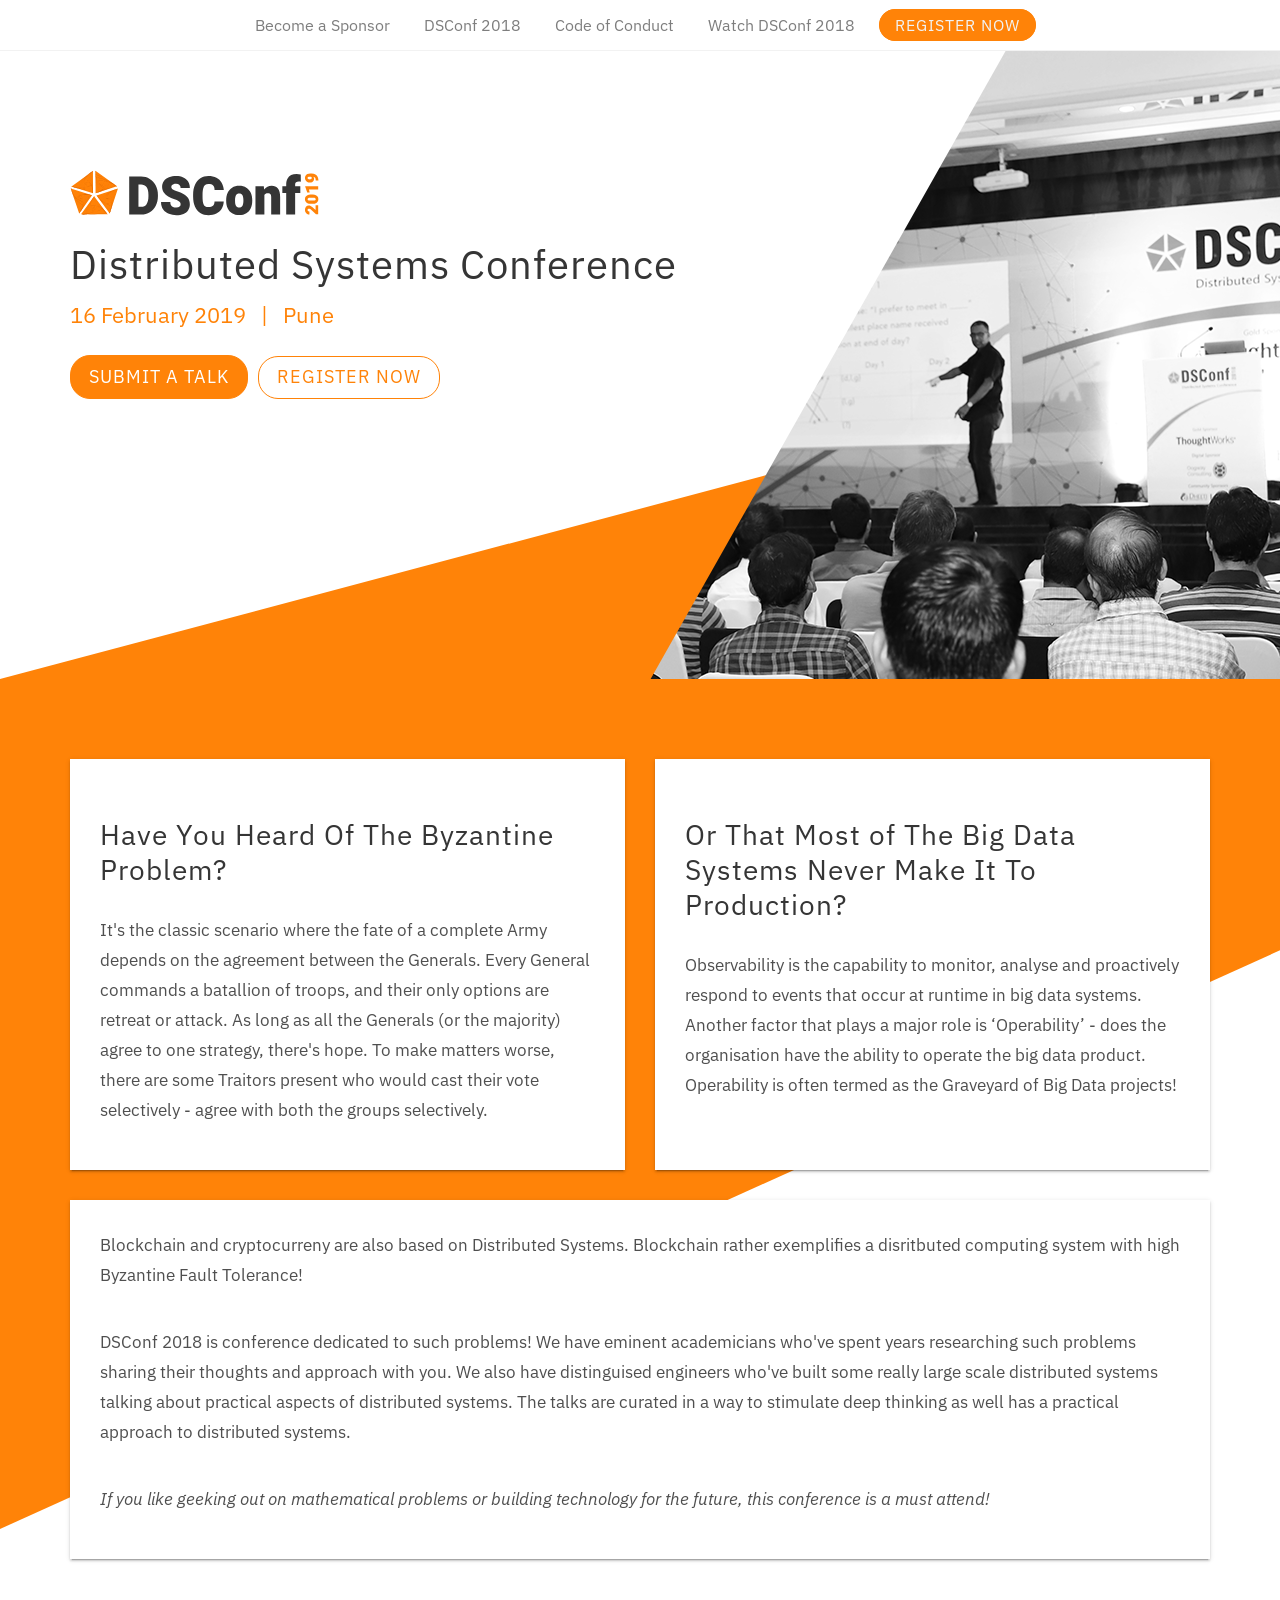
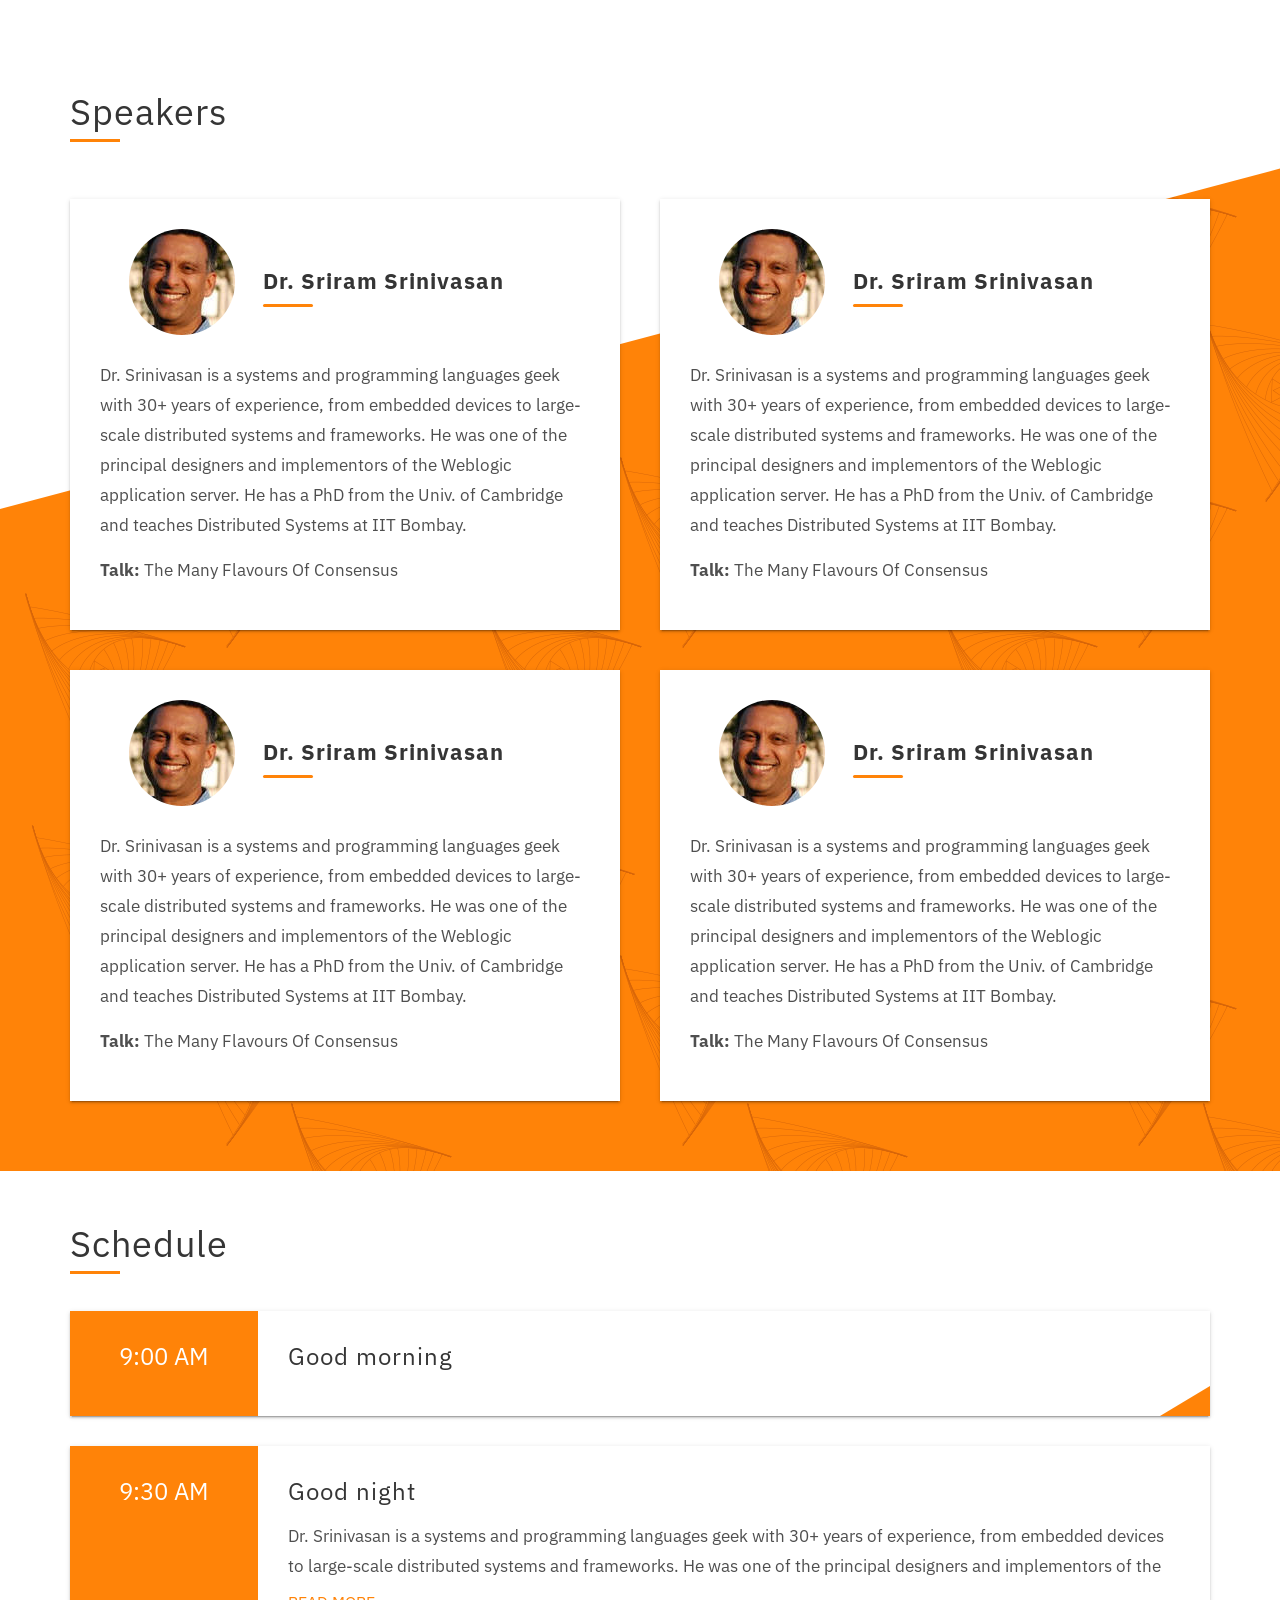
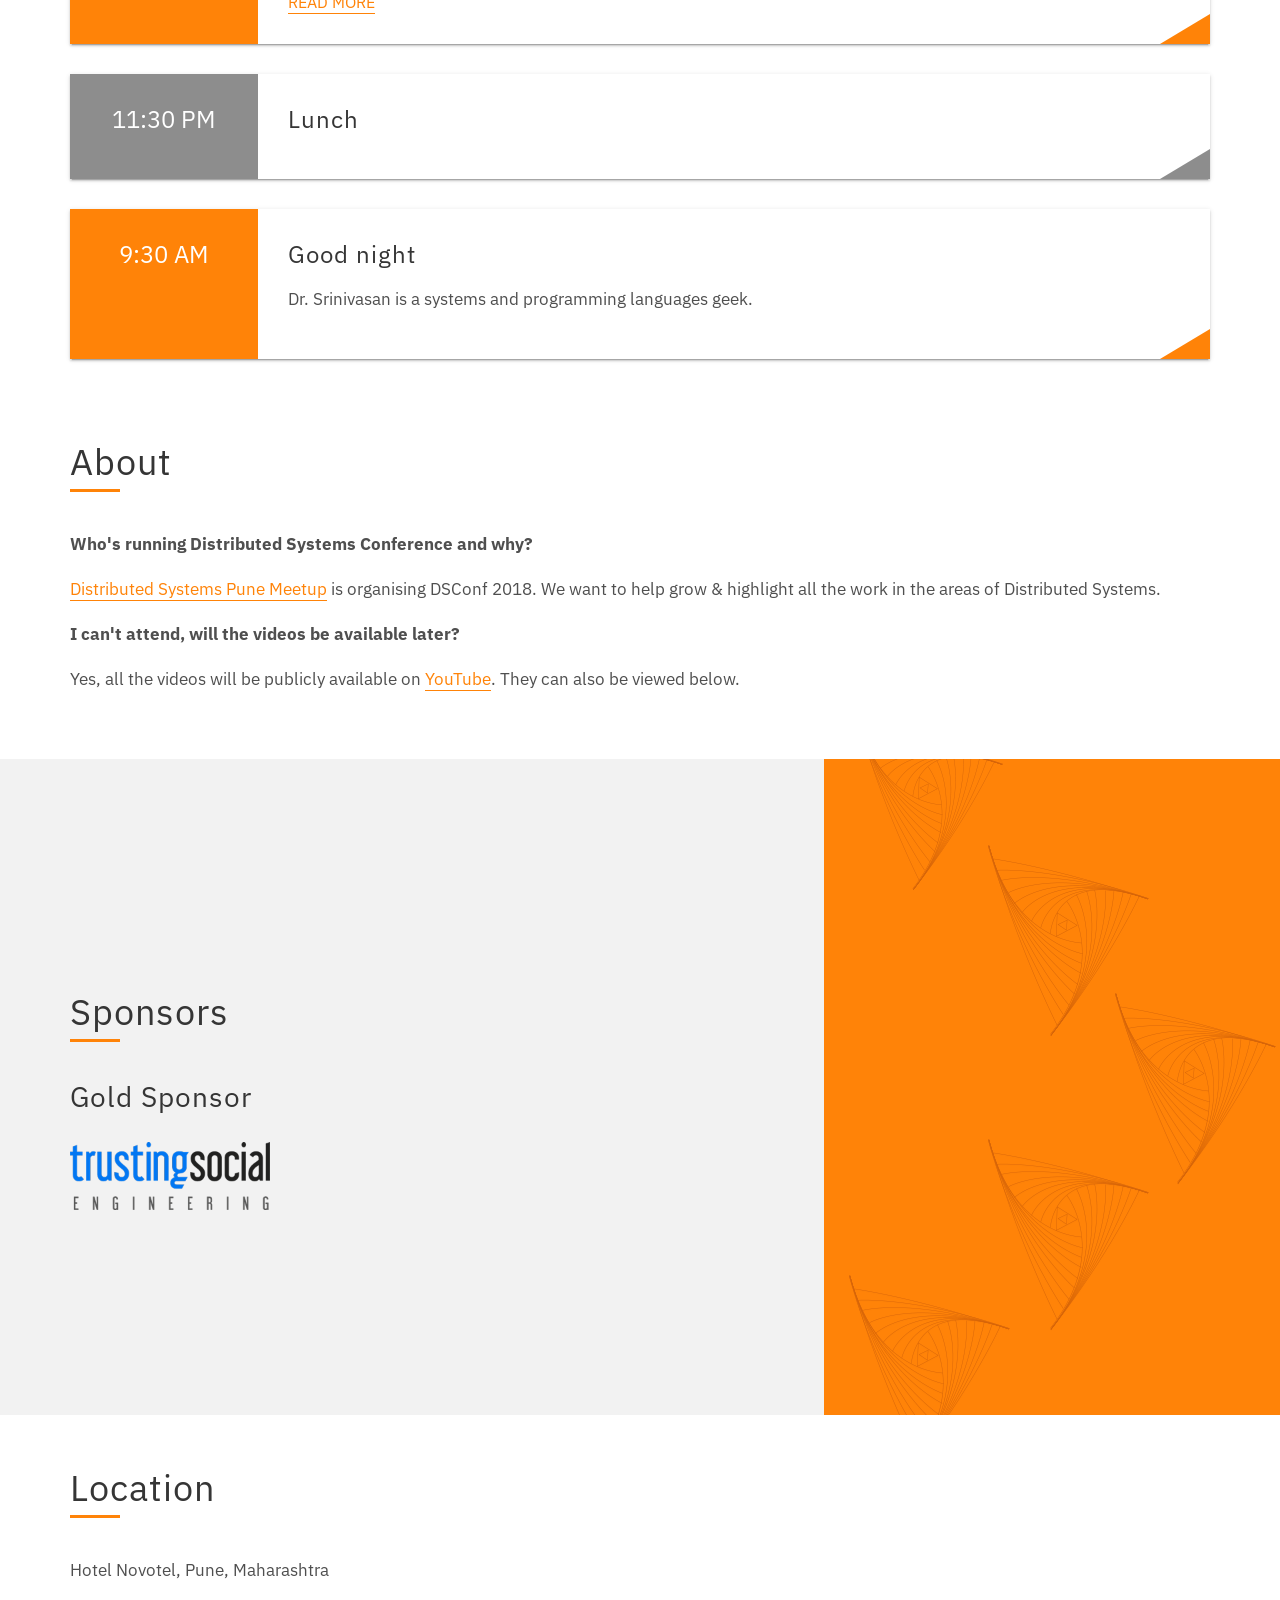
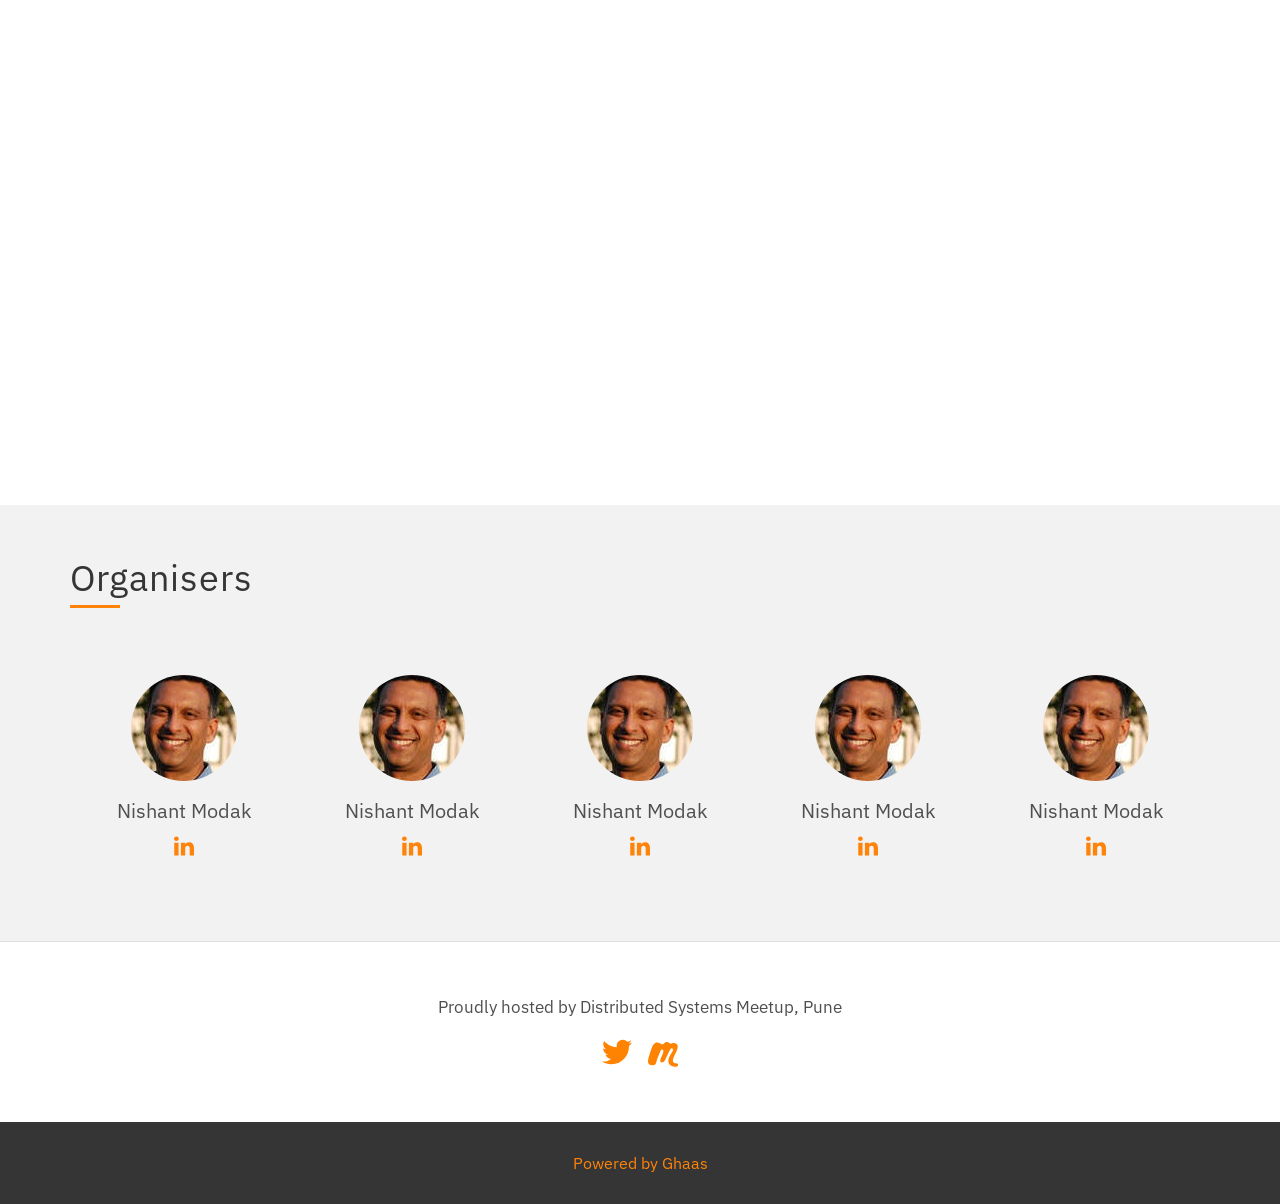
==== index.html @ e0df0fd2 "fixed meta images URLs" ====
<!DOCTYPE html><html lang="en"><head><meta charset="UTF-8"><meta name="viewport" content="width=device-width, initial-scale=1.0"><meta http-equiv="X-UA-Compatible" content="ie=edge"><title>DSConf 2019 | India's Premier Distributed Systems Conference</title><link href="https://fonts.googleapis.com/css?family=IBM+Plex+Sans:400,400i,700,700i" rel="stylesheet"><link rel="stylesheet" href="assets/css/style.css"><link rel="icon" type="image/png" href="assets/img/DSConf_logo.png"><!-- Search Engine--><meta name="description" content="Best Practices | Future of Distributed Systems"><meta name="image" content="https://dsconf.in/assets/img/site-image-meta.jpg"><!-- Schema.org for Google--><meta itemprop="name" content="DSConf 2019 | India's Premier Distributed Systems Conference"><meta itemprop="description" content="Best Practices | Future of Distributed Systems"><meta itemprop="image" content="https://dsconf.in/assets/img/site-image-meta.jpg"><!-- Twitter--><meta name="twitter:card" content="summary"><meta name="twitter:title" content="DSConf 2019 | India's Premier Distributed Systems Conference"><meta name="twitter:description" content="Best Practices | Future of Distributed Systems"><meta name="twitter:site" content="@dist_sys"><meta name="twitter:creator" content="@dist_sys"><meta name="twitter:image:src" content="https://dsconf.in/assets/img/site-image-meta.jpg"><!-- Open Graph general (Facebook, Pinterest & Google+)--><meta name="og:title" content="DSConf 2019 | India's Premier Distributed Systems Conference"><meta name="og:description" content="Best Practices | Future of Distributed Systems"><meta name="og:image" content="https://dsconf.in/assets/img/site-image-meta.jpg"><meta name="og:url" content="https://dsconf.in"><meta name="og:site_name" content="DSConf 2019"><meta name="og:type" content="website"><script>window.ga = window.ga || function() {
(ga.q = ga.q || []).push(arguments)
};
ga.l = +new Date;
ga('create', 'UA-115518698-1', 'auto');
ga('send', 'pageview');</script><script async="" src="//www.google-analytics.com/analytics.js"></script></head><body><nav id="navbar"><div class="container"><img class="nav-menu-icon" src="assets/img/menu.svg"><a class="button nav-mob-cta" href="#!">Register now</a><ul id="navbar-ul"><li class="navbar-ul--first"><span>x</span></li><li><a href="sponsor/">Become a Sponsor</a></li><li><a href="2018/">DSConf 2018</a></li><li><a href="code-of-conduct/">Code of Conduct</a></li><li><a href="https://www.youtube.com/channel/UCL7eo0uzidPltfX6b8-4KYQ?sub_confirmation=1" target="_blank" rel="noopener noreferrer">Watch DSConf 2018</a></li><li><a class="button navbar-ul--last" onclick="popup('distributed-systems-conference-2019-331002');">Register now</a></li></ul></div></nav><main id="main"><section class="section-hero"><div class="container"><div class="section-hero__wrapper"><img class="section-hero__logo" src="assets/img/DSConf2019_logo.svg" alt="DSConf 2019 logo" width="350"><h1>Distributed Systems Conference</h1><p class="primary flow">16 February 2019   |   Pune</p><a class="button" href="https://www.papercall.io/distributed-systems-conf">Submit a Talk</a><button class="button-inverted" onclick="popup('distributed-systems-conference-2019-331002');">Register Now</button><div class="section-hero__social"></div></div></div><img class="section-hero--right-img" src="assets/img/index-hero.png" alt=""><div class="section-hero--shape-bottom"></div></section><section class="section-intro"><div class="section-intro--shape-top"></div><div class="container"><div class="section-intro__sections"><div class="section-intro__section"><h3>Have You Heard Of The Byzantine Problem?</h3><p>It's the classic scenario where the fate of a complete Army depends on the agreement between the Generals. Every General commands a batallion of troops, and their only options are retreat or attack. As long as all the Generals (or the majority) agree to one strategy, there's hope. To make matters worse, there are some Traitors present who would cast their vote selectively - agree with both the groups selectively.</p></div><div class="section-intro__section"><h3>Or That Most of The Big Data Systems Never Make It To Production?</h3><p>Observability is the capability to monitor, analyse and proactively respond to events that occur at runtime in big data systems. Another factor that plays a major role is ‘Operability’ - does the organisation have the ability to operate the big data product. Operability is often termed as the Graveyard of Big Data projects!</p></div></div><div class="section-intro__content"><p>Blockchain and cryptocurreny are also based on Distributed Systems. Blockchain rather exemplifies a disritbuted computing system with high Byzantine Fault Tolerance!</p><br><p>DSConf 2018 is conference dedicated to such problems! We have eminent academicians who've spent years researching such problems sharing their thoughts and approach with you. We also have distinguised engineers who've built some really large scale distributed systems talking about practical aspects of distributed systems. The talks are curated in a way to stimulate deep thinking as well has a practical approach to distributed systems.</p><br><p><em>If you like geeking out on mathematical problems or building technology for the future, this conference is a must attend!</em></p></div></div></section><section class="section-speakers"><div class="section-speakers--shape-top"></div><div class="container"><h2 class="dash-underline">Speakers</h2><div class="section-speakers__items"><div class="section-speakers__item"><div class="section-speakers__item--wrapper"><div class="section-speakers__item--left"><img src="assets/img/sriram.jpg" alt="sriram"></div><div class="section-speakers__item--right"><h3>Dr. Sriram Srinivasan</h3></div></div><div class="section-speakers__item--text"><p>Dr. Srinivasan is a systems and programming languages geek with 30+ years of experience, from embedded devices to large-scale distributed systems and frameworks. He was one of the principal designers and implementors of the Weblogic application server. He has a PhD from the Univ. of Cambridge and teaches Distributed Systems at IIT Bombay.</p><p> <strong>Talk: </strong>The Many Flavours Of Consensus</p></div></div><div class="section-speakers__item"><div class="section-speakers__item--wrapper"><div class="section-speakers__item--left"><img src="assets/img/sriram.jpg" alt="sriram"></div><div class="section-speakers__item--right"><h3>Dr. Sriram Srinivasan</h3></div></div><div class="section-speakers__item--text"><p>Dr. Srinivasan is a systems and programming languages geek with 30+ years of experience, from embedded devices to large-scale distributed systems and frameworks. He was one of the principal designers and implementors of the Weblogic application server. He has a PhD from the Univ. of Cambridge and teaches Distributed Systems at IIT Bombay.</p><p> <strong>Talk: </strong>The Many Flavours Of Consensus</p></div></div></div><div class="section-speakers__items"><div class="section-speakers__item"><div class="section-speakers__item--wrapper"><div class="section-speakers__item--left"><img src="assets/img/sriram.jpg" alt="sriram"></div><div class="section-speakers__item--right"><h3>Dr. Sriram Srinivasan</h3></div></div><div class="section-speakers__item--text"><p>Dr. Srinivasan is a systems and programming languages geek with 30+ years of experience, from embedded devices to large-scale distributed systems and frameworks. He was one of the principal designers and implementors of the Weblogic application server. He has a PhD from the Univ. of Cambridge and teaches Distributed Systems at IIT Bombay.</p><p> <strong>Talk: </strong>The Many Flavours Of Consensus</p></div></div><div class="section-speakers__item"><div class="section-speakers__item--wrapper"><div class="section-speakers__item--left"><img src="assets/img/sriram.jpg" alt="sriram"></div><div class="section-speakers__item--right"><h3>Dr. Sriram Srinivasan</h3></div></div><div class="section-speakers__item--text"><p>Dr. Srinivasan is a systems and programming languages geek with 30+ years of experience, from embedded devices to large-scale distributed systems and frameworks. He was one of the principal designers and implementors of the Weblogic application server. He has a PhD from the Univ. of Cambridge and teaches Distributed Systems at IIT Bombay.</p><p> <strong>Talk: </strong>The Many Flavours Of Consensus</p></div></div></div></div></section><section class="section-schedule"><div class="container"><h2 class="dash-underline">Schedule</h2><div class="section-schedule-item"><div class="section-schedule-item__left"><p>9:00 AM</p></div><div class="section-schedule-item__right"><h3>Good morning</h3></div></div><div class="section-schedule-item"><div class="section-schedule-item__left"><p>9:30 AM</p></div><div class="section-schedule-item__right"><h3>Good night</h3><div class="section-schedule-item__right--text"><p class="truncate-text">Dr. Srinivasan is a systems and programming languages geek with 30+ years of experience, from embedded devices to large-scale distributed systems and frameworks. He was one of the principal designers and implementors of the Weblogic application server. He has a PhD from the Univ. of Cambridge and teaches Distributed Systems at IIT Bombay.</p></div><a class="read-more">READ MORE</a></div></div><div class="section-schedule-item schedule-grey"><div class="section-schedule-item__left"><p>11:30 PM</p></div><div class="section-schedule-item__right"><h3>Lunch</h3></div></div><div class="section-schedule-item"><div class="section-schedule-item__left"><p>9:30 AM</p></div><div class="section-schedule-item__right"><h3>Good night</h3><div class="section-schedule-item__right--text"><p class="truncate-text">Dr. Srinivasan is a systems and programming languages geek.</p></div><a class="read-more">READ MORE</a></div></div></div></section><section class="section-about"><div class="container"><h2 class="dash-underline">About</h2><p> <strong>Who&apos;s running Distributed Systems Conference and why?</strong></p><p> <a href="http://meetup.com/Distributed-Systems-Meetup/" target="_blank" rel="noreferrer noopener">Distributed Systems Pune Meetup</a> is organising DSConf 2018. We want to help grow &amp; highlight all the work in the areas of Distributed Systems.</p><p> <strong>I can't attend, will the videos be available later?</strong></p><p>Yes, all the videos will be publicly available on <a href="https://www.youtube.com/channel/UCL7eo0uzidPltfX6b8-4KYQ" target="_blank" rel="noreferrer noopener">YouTube</a>. They can also be viewed below.</p></div></section><section class="section-sponsors"><div class="container"><div class="section-sponsors__left"><h2 class="dash-underline">Sponsors</h2><h3>Gold Sponsor</h3><img src="assets/img/Trusting-Social-engineering-color-on-White.png" alt="Trusting Social Engineering logo"></div><div class="section-sponsors__right"></div></div></section><section class="section-location"><div class="container"><h2 class="dash-underline">Location</h2><p>Hotel Novotel, Pune, Maharashtra</p><iframe src="https://www.google.com/maps/embed?pb=!1m18!1m12!1m3!1d7564.523938641499!2d73.91137682258827!3d18.56222457027324!2m3!1f0!2f0!3f0!3m2!1i1024!2i768!4f13.1!3m3!1m2!1s0x3bc2c13f953dc837%3A0xb6782032b34e422e!2sNovotel+Pune+Nagar+Road!5e0!3m2!1sen!2sin!4v1542028023287" width="100%" height="450" frameborder="0" style="border:0" allowfullscreen=""></iframe></div></section><section class="section-organisers"><div class="container"><h2 class="dash-underline">Organisers</h2><div class="section-organisers__items"><div class="section-organisers__item"><img class="section-organisers__item--avatar" src="assets/img/sriram.jpg" alt=""><p>Nishant Modak</p><a class="section-organisers__item--link" href="https://www.linkedin.com/in/"><img src="assets/img/linkedin.svg" alt="linkedin"></a></div><div class="section-organisers__item"><img class="section-organisers__item--avatar" src="assets/img/sriram.jpg" alt=""><p>Nishant Modak</p><a class="section-organisers__item--link" href="https://www.linkedin.com/in/"><img src="assets/img/linkedin.svg" alt="linkedin"></a></div><div class="section-organisers__item"><img class="section-organisers__item--avatar" src="assets/img/sriram.jpg" alt=""><p>Nishant Modak</p><a class="section-organisers__item--link" href="https://www.linkedin.com/in/"><img src="assets/img/linkedin.svg" alt="linkedin"></a></div><div class="section-organisers__item"><img class="section-organisers__item--avatar" src="assets/img/sriram.jpg" alt=""><p>Nishant Modak</p><a class="section-organisers__item--link" href="https://www.linkedin.com/in/"><img src="assets/img/linkedin.svg" alt="linkedin"></a></div><div class="section-organisers__item"><img class="section-organisers__item--avatar" src="assets/img/sriram.jpg" alt=""><p>Nishant Modak</p><a class="section-organisers__item--link" href="https://www.linkedin.com/in/"><img src="assets/img/linkedin.svg" alt="linkedin"></a></div></div></div></section></main><footer><div class="footer-links"><div class="container"><p>Proudly hosted by Distributed Systems Meetup, Pune</p><a href="https://twitter.com/dist_sys" target="_blank" rel="noopener noreferrer"><img src="assets/img/twitter-white.svg" width="30" alt="dsconf twitter"></a><a href="https://www.meetup.com/Distributed-Systems-Meetup/" target="_blank" rel="noopener noreferrer"><img src="assets/img/meetup-white.svg" width="30" alt="dsconf meetup"></a></div></div><div class="footer-copyright"><div class="container"><a href="https://ghaas.xyz" target="_blank" rel="noopener noreferrer">Powered by Ghaas</a></div></div></footer><noscript id="tsNoJsMsg">Javascript on your browser is not enabled.</noscript><script src="//www.townscript.com/popup-widget/townscript-widget.nocache.js" type="text/javascript"></script><script src="assets/js/app.js" type="text/javascript"></script></body></html>
---- assets/css/style.css ----
html {
  line-height: 1.15;
  -webkit-text-size-adjust: 100%
}

body {
  margin: 0
}

h1 {
  font-size: 2em;
  margin: 0.67em 0
}

hr {
  -webkit-box-sizing: content-box;
  -moz-box-sizing: content-box;
  box-sizing: content-box;
  height: 0;
  overflow: visible
}

pre {
  font-family: monospace, monospace;
  font-size: 1em
}

a {
  background-color: transparent
}

abbr[title] {
  border-bottom: none;
  text-decoration: underline;
  -webkit-text-decoration: underline dotted;
  -moz-text-decoration: underline dotted;
  text-decoration: underline dotted
}

b,
strong {
  font-weight: bolder
}

code,
kbd,
samp {
  font-family: monospace, monospace;
  font-size: 1em
}

small {
  font-size: 80%
}

sub,
sup {
  font-size: 75%;
  line-height: 0;
  position: relative;
  vertical-align: baseline
}

sub {
  bottom: -0.25em
}

sup {
  top: -0.5em
}

img {
  border-style: none
}

button,
input,
optgroup,
select,
textarea {
  font-family: inherit;
  font-size: 100%;
  line-height: 1.15;
  margin: 0
}

button,
input {
  overflow: visible
}

button,
select {
  text-transform: none
}

button,
[type="button"],
[type="reset"],
[type="submit"] {
  -webkit-appearance: button
}

button::-moz-focus-inner,
[type="button"]::-moz-focus-inner,
[type="reset"]::-moz-focus-inner,
[type="submit"]::-moz-focus-inner {
  border-style: none;
  padding: 0
}

button:-moz-focusring,
[type="button"]:-moz-focusring,
[type="reset"]:-moz-focusring,
[type="submit"]:-moz-focusring {
  outline: 1px dotted ButtonText
}

fieldset {
  padding: 0.35em 0.75em 0.625em
}

legend {
  -webkit-box-sizing: border-box;
  -moz-box-sizing: border-box;
  box-sizing: border-box;
  color: inherit;
  display: table;
  max-width: 100%;
  padding: 0;
  white-space: normal
}

progress {
  vertical-align: baseline
}

textarea {
  overflow: auto
}

[type="checkbox"],
[type="radio"] {
  -webkit-box-sizing: border-box;
  -moz-box-sizing: border-box;
  box-sizing: border-box;
  padding: 0
}

[type="number"]::-webkit-inner-spin-button,
[type="number"]::-webkit-outer-spin-button {
  height: auto
}

[type="search"] {
  -webkit-appearance: textfield;
  outline-offset: -2px
}

[type="search"]::-webkit-search-decoration {
  -webkit-appearance: none
}

::-webkit-file-upload-button {
  -webkit-appearance: button;
  font: inherit
}

details {
  display: block
}

summary {
  display: list-item
}

template {
  display: none
}

[hidden] {
  display: none
}

html {
  background-color: #F2F2F2
}

html,
body {
  padding: 0;
  margin: 0;
  -webkit-box-sizing: border-box;
  -moz-box-sizing: border-box;
  box-sizing: border-box
}

body {
  font-size: 1em;
  line-height: 1.375em;
  font-family: 'IBM Plex Sans', sans-serif;
  font-weight: normal;
  text-rendering: optimizeLegibility;
  -webkit-font-smoothing: antialiased;
  -moz-osx-font-smoothing: grayscale;
  color: #353535;
  max-width: 1880px;
  margin-left: auto;
  margin-right: auto;
  background-color: #ffffff
}

p {
  font-size: 17px;
  line-height: 30px;
  margin: 0;
  margin-bottom: 15px;
  color: #4f4f4f
}

@media (max-width: 767px) {
  p {
    line-height: 1.25em
  }
}

h1,
h2,
h3,
h4,
.h1,
.h2,
.h3,
.h3 {
  font-weight: 400;
  letter-spacing: 1px
}

h1,
.h1 {
  font-size: 3em;
  line-height: 1.05em;
  margin: 0;
  margin-bottom: 15px
}

@media (max-width: 979px) {

  h1,
  .h1 {
    font-size: 2.5em;
    line-height: 1.125em
  }
}

@media (max-width: 767px) {

  h1,
  .h1 {
    font-size: 2em;
    line-height: 1.25em
  }
}

h2,
.h2 {
  font-size: 2.25em;
  line-height: 1.25em
}

@media (max-width: 979px) {

  h2,
  .h2 {
    font-size: 2em;
    line-height: 1.25em
  }
}

@media (max-width: 767px) {

  h2,
  .h2 {
    font-size: 1.625em;
    line-height: 1.153em
  }
}

h3,
.h3 {
  font-size: 1.75em;
  line-height: 1.25em
}

@media (max-width: 979px) {

  h3,
  .h3 {
    font-size: 1.5em;
    line-height: 1.25em
  }
}

@media (max-width: 767px) {

  h3,
  .h3 {
    font-size: 1.375em;
    line-height: 1.136em
  }
}

h4,
.h4 {
  font-size: 1.125em;
  line-height: 1.22em;
  font-weight: 400;
  color: #ff8308
}

@media (max-width: 979px) {

  h4,
  .h4 {
    font-size: 1.125em;
    line-height: 1.222em
  }
}

@media (max-width: 767px) {

  h4,
  .h4 {
    line-height: 1.111em
  }
}

a,
a:visited {
  color: #ff8308;
  cursor: pointer;
  text-decoration: none;
  border-bottom: 1px solid #ff8308;
  -moz-transition: all 0.3s ease-in-out;
  -o-transition: all 0.3s ease-in-out;
  -webkit-transition: all 0.3s ease-in-out;
  transition: all 0.3s ease-in-out
}

a:hover,
a:focus {
  color: #353535;
  border-bottom-color: #353535;
}

img {
  max-width: 100%
}

ul {
  padding-left: 1.2em;
  font-size: 18px;
  line-height: 1.375em
}

li {
  margin-bottom: 0.75em
}

label {
  font-size: 1em;
  display: block;
  margin-top: 20px;
  font-weight: bold
}

input[type="email"],
input[type="text"],
textarea {
  display: block;
  width: 100%;
  margin-top: 5px;
  margin-bottom: 15px;
  -webkit-border-radius: 2px;
  -moz-border-radius: 2px;
  border-radius: 2px;
  padding: 10px;
  -webkit-box-shadow: none;
  -moz-box-shadow: none;
  box-shadow: none;
  border: 1px solid #353535;
  font-size: 0.85em;
  background-color: #F2F2F2
}

input[type="email"]:focus,
input[type="text"]:focus,
textarea:focus {
  outline: none;
  -webkit-box-shadow: 0px 5px 10px rgba(0, 0, 0, 0.15);
  -moz-box-shadow: 0px 5px 10px rgba(0, 0, 0, 0.15);
  box-shadow: 0px 5px 10px rgba(0, 0, 0, 0.15)
}

.container {
  max-width: 1140px;
  margin: 0 auto;
  padding: 0 5%
}

.clear {
  clear: both
}

.button,
.button-inverted,
input[type="submit"] {
  padding: 10px 18px;
  display: inline-block;
  background-color: #ff8308;
  color: #F2F2F2;
  font-family: inherit;
  font-size: 1.1em;
  text-transform: uppercase;
  cursor: pointer;
  -webkit-border-radius: 20px;
  -moz-border-radius: 20px;
  border-radius: 20px;
  letter-spacing: 1px;
  font-weight: 400;
  border: 1px solid #ff8308;
  -moz-transition: all 0.3s ease-in-out;
  -o-transition: all 0.3s ease-in-out;
  -webkit-transition: all 0.3s ease-in-out;
  transition: all 0.3s ease-in-out
}

.button:hover,
.button-inverted:hover,
.button:focus,
.button-inverted:focus,
input[type="submit"]:hover,
input[type="submit"]:focus {
  background-color: #ff9c36;
  -webkit-box-shadow: 0 5px 20px rgba(0, 0, 0, .3);
  -moz-box-shadow: 0 5px 20px rgba(0, 0, 0, .3);
  box-shadow: 0 5px 20px rgba(0, 0, 0, .3);
  border: 1px solid #ff8308;
}

.button-inverted {
  background-color: transparent;
  border: 1px solid #ff8308;
  color: #ff8308;
}

.button-inverted:hover,
.button-inverted:focus {
  border: 1px solid #ff8308;
  background-color: #efefef;
  -webkit-box-shadow: 0 5px 20px rgba(0, 0, 0, .3);
  -moz-box-shadow: 0 5px 20px rgba(0, 0, 0, .3);
  box-shadow: 0 5px 20px rgba(0, 0, 0, .3);
}

input[type="submit"] {
  padding: 10px 15px;
  -webkit-box-shadow: none;
  -moz-box-shadow: none;
  box-shadow: none;
  outline: none;
  border: none
}

input[type="submit"]:hover,
input[type="submit"]:focus {
  background-color: #ff901d
}

a.button,
a.button-inverted {
  text-decoration: none;
}

a.button:hover,
a.button-inverted:hover,
a.button:focus,
a.button-inverted:focus {
  color: #F2F2F2
}

a.button-inverted:hover,
a.button-inverted:focus {
  color: #ff8308
}

.line {
  background-color: #ff8308;
  height: 2px;
  max-width: 50px;
  margin: 0 auto 2.5em auto
}

.dash-underline {
  position: relative;
  padding-bottom: 5px;
  margin-bottom: 40px;
}

.dash-underline::after {
  content: '';
  position: absolute;
  top: 100%;
  left: 0;
  background-color: #ff8308;
  height: 3px;
  max-width: 50px;
  width: 100%;
  margin: 0 auto 2.5em auto
}

.lowercase {
  text-transform: lowercase
}

.blur {
  -webkit-filter: blur(3px);
  filter: blur(3px)
}

.primary {
  color: #ff8308
}

.flow {
  font-size: 1.35em
}

.center-align {
  text-align: center
}

.p-normal {
  font-size: 18px
}

/* Navigation bar */

nav {
  min-height: 50px;
  position: fixed;
  top: 0;
  left: 0;
  right: 0;
  width: 100vw;
  background-color: rgba(255, 255, 255, 1);
  padding: 0;
  margin: 0;
  display: -webkit-box;
  display: -webkit-flex;
  display: -moz-box;
  display: -ms-flexbox;
  display: flex;
  -webkit-box-pack: center;
  -webkit-justify-content: center;
  -moz-box-pack: center;
  -ms-flex-pack: center;
  justify-content: center;
  -webkit-box-align: center;
  -webkit-align-items: center;
  -moz-box-align: center;
  -ms-flex-align: center;
  align-items: center;
  z-index: 9999;
  transition: top 0.3s;
  border-bottom: 1px solid #f2f2f2;
}

.navbar-shadow {
  -webkit-box-shadow: 0 2px 4px -1px rgba(0, 0, 0, .2), 0 4px 5px 0 rgba(0, 0, 0, .14), 0 1px 10px 0 rgba(0, 0, 0, .12);
  box-shadow: 0 2px 4px -1px rgba(0, 0, 0, .2), 0 4px 5px 0 rgba(0, 0, 0, .14), 0 1px 10px 0 rgba(0, 0, 0, .12)
}

nav ul {
  list-style-type: none;
  margin: 0;
  padding: 0;
  text-align: center;
  display: initial;
}

nav ul li {
  padding: 0;
  margin: 0;
  display: inline-block;
}

nav ul li a,
nav ul li a:visited {
  margin-left: 7px;
  margin-right: 7px;
  border-bottom-width: 0px;
  padding: 10px;
  color: #7e7e7e;
  font-size: 16px;
}

nav ul li a:hover,
nav ul li a:focus {
  color: #4f4f4f;
}

.nav-menu-icon {
  display: none;
}

.nav-mob-cta {
  display: none;
}

.navbar-ul--first {
  display: none
}

.button.navbar-ul--last {
  display: initial;
  padding: 5px 15px;
  font-size: 16px;
}

@media (max-width: 979px) {
  nav {
    text-align: left;
    padding: 10px 0;
  }

  nav ul {
    position: absolute;
    top: 0;
    left: 0;
    bottom: 0;
    width: 75%;
    max-width: 300px;
    height: 100vh;
    background-color: #ffffff;
    text-align: left;
    padding: 10px 5px;
    display: table;
    -webkit-box-shadow: 0 5px 5px -3px rgba(0, 0, 0, .2), 0 8px 10px 1px rgba(0, 0, 0, .14), 0 3px 14px 2px rgba(0, 0, 0, .12);
    box-shadow: 0 5px 5px -3px rgba(0, 0, 0, .2), 0 8px 10px 1px rgba(0, 0, 0, .14), 0 3px 14px 2px rgba(0, 0, 0, .12);
    display: none;
    transition-property: all;
    transition-duration: 0.5s;
    transition-timing-function: ease-in-out;
  }

  .navbar-ul--first {
    display: block;
    text-align: right;
  }
  
  .navbar-ul--first span {
    font-size: 22px;
    font-weight: bold;
    padding-right: 20px;
  }

  .button.navbar-ul--last {
    display: none;
  }

  .nav-menu-icon {
    display: initial;
    margin-right: 150px;
    vertical-align: middle;
    width: 30px;
  }

  .nav-mob-cta {
    display: initial;
    vertical-align: middle;
  }

  nav ul li {
    display: block;
    padding: 5px 0;
    margin: 10px 0;
    width: 100%;
  }
  
  nav ul li a {
    display: block;
    border-radius: 5px;
    padding: 10px 15px;
    color: #353535;
    font-size: 18px;
  }
  
  nav ul li a:hover, nav ul li a:focus, nav ul li a:visited {
    background-color: #eeeeee;
    color: #353535;
  }

  main {
    padding-top: 71px;
  }
}

@media (max-width: 380px) {
  .nav-menu-icon {
    margin-right: 100px;
  }
}

/* Home page */

.section-hero {
  position: relative;
  z-index: 0;
  overflow: hidden;
}

.section-hero--shape-bottom {
  position: absolute;
  bottom: 0;
  left: 0;
  width: 0;
  height: 0;
  border-style: solid;
  border-width: 0 0 500px 1880px;
  border-color: transparent transparent #ff8308 transparent;
  z-index: 1;
}

.section-hero--right-img {
  display: block;
  position: absolute;
  right: 0;
  top: 0;
  z-index: 999;
}

.section-hero .button,
.section-hero .button-inverted,
.section-hero .button-inverted {
  margin-top: 10px;
  margin-bottom: 10px;
  margin-right: 10px;
  text-decoration: none;
}

a.button-inverted {
  text-decoration: none;
}

.section-hero h1 {
  font-size: 2.5em;
  margin-bottom: 15px;
}

.section-hero__wrapper {
  width: 70%;
  padding-top: 170px;
  padding-bottom: 270px
}

.section-hero .section-hero__logo {
  max-width: 250px;
  margin-bottom: 20px;
}

.section-hero a.button {
  color: #ffffff;
}

.section-hero__links {
  margin-top: 8%;
}

.section-hero__links a {
  margin: 0 8px;
  vertical-align: bottom;
  color: #949494;
  border-bottom-color: #949494;
}

.section-hero__links a:hover,
.section-hero__links a:active,
.section-hero__links a:focus {
  color: #4a4a4a;
  border-bottom-color: #4a4a4a
}

.section-hero .play-button-link img {
  margin: 0;
  padding: 0;
  float: left;
  padding-right: 5px
}

.section-hero__social div,
.section-hero__links div {
  display: inline-block;
}

@media (max-width: 1200px) {
  .section-hero {
    background-position: 70% center;
    -webkit-background-size: cover;
    -moz-background-size: cover;
    -o-background-size: cover;
    background-size: cover
  }

  .section-hero .container {
    -webkit-box-align: baseline;
    -webkit-align-items: baseline;
    -moz-box-align: baseline;
    -ms-flex-align: baseline;
    align-items: baseline
  }

  .section-hero__wrapper {
    width: 60%;
    padding: 100px 0
  }
}

@media (max-width: 979px) {
  .section-hero {
    background-position: center;
    -webkit-background-size: 100% 100%;
    -moz-background-size: 100%;
    -o-background-size: 100%;
    background-size: 100%;
    background-image: url("../img/Mobile.jpg")
  }

  .section-hero h1 {
    font-size: 3em;
    color: #F2F2F2;
    padding-top: 100px
  }

  .section-hero .flow {
    color: #F2F2F2
  }

  .section-hero .button-inverted {
    background-color: #F2F2F2
  }

  .section-hero .container {
    -webkit-box-align: baseline;
    -webkit-align-items: baseline;
    -moz-box-align: baseline;
    -ms-flex-align: baseline;
    align-items: baseline
  }

  .section-hero .section-hero__logo {
    width: 30%;
    margin-left: 70%;
    margin-top: 10px
  }

  .section-hero__wrapper {
    width: 100%;
    padding: 20px 0
  }
}

@media (max-width: 767px) {
  .section-hero {
    background-position: top;
    -webkit-background-size: cover;
    -moz-background-size: cover;
    -o-background-size: cover;
    background-size: cover;
    background-image: url("../img/Mobile.jpg")
  }

  .section-hero h1 {
    font-size: 2em;
    color: #F2F2F2;
    padding-top: 50px
  }

  .section-hero .flow {
    color: #F2F2F2
  }

  .section-hero .button-inverted {
    background-color: #F2F2F2
  }

  .section-hero .container {
    -webkit-box-align: baseline;
    -webkit-align-items: baseline;
    -moz-box-align: baseline;
    -ms-flex-align: baseline;
    align-items: baseline
  }

  .section-hero .section-hero__logo {
    width: 50%;
    margin-left: 50%;
    margin-top: 10px
  }

  .section-hero__wrapper {
    width: 100%;
    padding: 20px 0
  }

  .section-hero__links a:hover,
  .section-hero__links a:active,
  .section-hero__links a:focus {
    color: #efefef;
    border-bottom-color: #efefef
  }
}

@media (max-width: 767px) {
  .section-hero {
    padding-bottom: 150px;
  }

  .section-hero h1 {
    font-size: 1.7em;
    padding-top: 80px
  }

  .section-hero--right-img {
    display: none;
  }

  .section-hero .flow {
    font-size: 1.2em
  }

  .section-hero__social div {
    display: block;
    margin-top: 10px;
  }
}

@media (max-width: 380px) {
  .section-hero {
    padding-bottom: 100px;
  }

  .section-hero h1 {
    font-size: 1.7em;
    padding-top: 80px
  }
}

.section-intro {
  /* margin-top: -100px; */
  padding-top: 50px;
  padding-bottom: 200px;
  margin-bottom: 50px;
  position: relative;
  z-index: 0;
  overflow: hidden;
}

@media (max-width: 767px) {
  .section-intro {
    padding-top: 0;
  }
}

.section-intro--shape-top {
  position: absolute;
  top: 0;
  width: 0;
  height: 0;
  border-style: solid;
  border-width: 850px 1880px 0 0;
  border-color: #ff8308 transparent transparent transparent;
  z-index: 0;
}

.section-intro__sections {
  display: flex;
  flex-wrap: wrap;
  justify-content: center;
  margin: 0 -15px;
  z-index: 99;
  position: relative;
}

.section-intro__section {
  flex: 1;
  padding: 30px;
  margin: 30px 15px;
  background-color: #ffffff;
  -webkit-box-shadow: 0 3px 1px -2px rgba(0, 0, 0, .2), 0 2px 2px 0 rgba(0, 0, 0, .14), 0 1px 5px 0 rgba(0, 0, 0, .12);
  box-shadow: 0 3px 1px -2px rgba(0, 0, 0, .2), 0 2px 2px 0 rgba(0, 0, 0, .14), 0 1px 5px 0 rgba(0, 0, 0, .12)
}

.section-intro__content {
  z-index: 99;
  position: relative;
  padding: 30px;
  background-color: #ffffff;
  -webkit-box-shadow: 0 3px 1px -2px rgba(0, 0, 0, .2), 0 2px 2px 0 rgba(0, 0, 0, .14), 0 1px 5px 0 rgba(0, 0, 0, .12);
  box-shadow: 0 3px 1px -2px rgba(0, 0, 0, .2), 0 2px 2px 0 rgba(0, 0, 0, .14), 0 1px 5px 0 rgba(0, 0, 0, .12)
}

@media (max-width: 767px) {
  .section-intro__section {
    margin-bottom: 0;
  }

  .section-intro__content {
    margin-top: 30px;
  }
}

.section-speakers {
  margin-top: -200px;
  padding-top: 50px;
  padding-bottom: 50px;
  background-color: #ff8308;
  background-image: url('../img/pattern.png');
  position: relative;
  z-index: 1;
  overflow: hidden;
}

.section-speakers--shape-top {
  position: absolute;
  top: 0;
  left: 0;
  width: 0;
  height: 0;
  border-style: solid;
  border-width: 500px 1880px 0 0;
  border-color: #ffffff transparent transparent transparent;
  z-index: -1;
}

.section-speakers .container {
  z-index: 9;
}

.section-speakers__items {
  display: flex;
  flex-wrap: wrap;
  margin: 0 -20px;
}

.section-speakers__item {
  background-color: #ffffff;
  flex: 1;
  margin: 20px;
  padding: 30px;
  -webkit-box-shadow: 0 3px 1px -2px rgba(0, 0, 0, .2), 0 2px 2px 0 rgba(0, 0, 0, .14), 0 1px 5px 0 rgba(0, 0, 0, .12);
  box-shadow: 0 3px 1px -2px rgba(0, 0, 0, .2), 0 2px 2px 0 rgba(0, 0, 0, .14), 0 1px 5px 0 rgba(0, 0, 0, .12)
}

.section-speakers__item img {
  border-radius: 50%;
}

.section-speakers__item--wrapper {
  display: flex;
  justify-content: center;
  align-items: center;
  padding-bottom: 20px;
}

.section-speakers__item--left {
  flex: 1;
  text-align: center
}

.section-speakers__item--right {
  flex: 2;
  position: relative;
}

@media (max-width: 767px) {
  .section-speakers__item--right {
    flex: 1;  
  }
}

.section-speakers__item--right h3 {
  margin-top: 0;
  margin-bottom: 7px;
  font-weight: 700;
  font-size: 22px;
}

.section-speakers__item--right h3::after {
  content: '';
  position: absolute;
  bottom: -5px;
  left: 0;
  height: 3px;
  width: 50px;
  background-color: #ff8308;
  border-radius: 5px;
}

.section-schedule {
  padding-top: 50px;
  padding-bottom: 50px;
}

.section-schedule h2 {
  margin-top: 0;
}

.section-schedule-item {
  display: flex;
  margin-bottom: 30px;
  justify-content: center;
  -webkit-box-shadow: 0 3px 1px -2px rgba(0, 0, 0, .2), 0 2px 2px 0 rgba(0, 0, 0, .14), 0 1px 5px 0 rgba(0, 0, 0, .12);
  box-shadow: 0 3px 1px -2px rgba(0, 0, 0, .2), 0 2px 2px 0 rgba(0, 0, 0, .14), 0 1px 5px 0 rgba(0, 0, 0, .12)
}

.section-schedule-item__left {
  flex: 1;
  background-color: #ff8308;
  padding: 30px;
  text-align: center;
  min-width: 60px;
}

.schedule-grey .section-schedule-item__left {
  background-color: #8d8d8d;
}

.section-schedule-item__left p {
  color: #ffffff;
  font-size: 24px;
}

@media (max-width: 767px) {
  .section-schedule-item__left {
    padding: 30px 20px;
  }
}

.section-schedule-item__right {
  flex: 7;
  padding: 30px;
  position: relative;
}

.section-schedule-item__right::after {
  content: '';
  position: absolute;
  bottom: 0;
  right: 0;
  width: 0;
  height: 0;
  border-style: solid;
  border-width: 0 0 30px 50px;
  border-color: transparent transparent #ff8308 transparent;
}

.schedule-grey .section-schedule-item__right::after {
  border-color: transparent transparent #8d8d8d transparent;
}

.section-schedule-item__right--text {
  max-height: 70px;
  overflow: hidden;
}

.section-schedule-item__right a.read-more {
  display: table-cell;
  padding-top: 15px;
}

.section-schedule-item__right h3 {
  margin: 0;
  font-size: 24px;
}

.section-schedule-item__right p {
  margin-top: 15px;
}

.section-about {
  padding-bottom: 50px;
}

.section-about h2 {
  margin-top: 0;
}

.section-sponsors {
  background-color: #f2f2f2;
  background-image: url('../img/pattern.png');
  background-repeat: no-repeat;
  background-position: 100% center;
}

.section-sponsors .container {
  display: flex;
  justify-content: center;
  align-items: center
}

.section-sponsors__left {
  flex: 2;
  padding: 200px 0;
}

.section-sponsors__left img {
  max-width: 200px;
}

.section-sponsors__right {
  flex: 1;
  position: relative;
  /* height: 500px; */
}
/* 
.section-sponsors__right::after {
  content: '';
  position: absolute;
  top: 0;
  left: 0;
  right: 0;
  bottom: 0;
  height: 100%;
  width: 500px;
  background-image: url('../img/pattern.png');
  background-repeat: no-repeat;
  background-size: contain;
} */

.section-sponsors__right img {
  vertical-align: middle;
  margin: 0;
}


.section-location {
  padding: 50px 0
}

.section-location h2 {
  margin-top: 0
}

.section-organisers {
  padding: 50px 0;
  background-color: #f2f2f2;
}

.section-organisers h2 {
  margin-top: 0
}

.section-organisers__items {
  display: flex;
  flex-wrap: wrap;
  justify-content: center;
  align-items: center;
}

.section-organisers__item {
  flex: 1;
  padding: 30px;
  margin: 0 0px;
  text-align: center;
  min-width: 100px;
}

.section-organisers__item p {
  margin-bottom: 10px;
  margin-top: 10px;
  font-size: 20px;
}

.section-organisers__item--avatar {
  border-radius: 50%;
}

.section-organisers__item--link {
  border: none;
}

.section-organisers__item--link img {
  width: 20px;
  margin-top: 0
}

/* Footer */

.footer-links {
  padding: 50px 0;
  text-align: center;
  border-top: 1px solid rgba(0, 0, 0, .12);
}

.footer-links a {
  margin: 0 8px;
  vertical-align: bottom;
  border-bottom-width: 0;
  color: #949494;
  border-bottom: unset;
}

.footer-links a img {
  -moz-transition: all 0.3s ease-in-out;
  -o-transition: all 0.3s ease-in-out;
  -webkit-transition: all 0.3s ease-in-out;
  transition: all 0.3s ease-in-out;
  margin: 0;
  padding: 0;
}

.footer-links a img:hover {
  -webkit-filter: brightness(50%) grayscale(150%);
  filter: brightness(50%) grayscale(150%)
}

.footer-links a:hover,
.footer-links a:active,
.footer-links a:focus {
  color: #4a4a4a;
  border-bottom-color: #4a4a4a
}

.footer-copyright {
  background-color: #353535;
  padding: 30px 0;
  text-align: center;
}

.footer-copyright a {
  font-size: 16px;
  margin: 0;
  border: none;
}

.footer-copyright a:hover, .footer-copyright a:focus {
  margin: 0;
  color: #f2f2f2;
}

/* Sticky signup form */

.sticky-signup-form {
  padding-top: 8px;
  padding-bottom: 8px;
  min-height: 45px;
  position: fixed;
  top: 0;
  left: 0;
  right: 0;
  max-width: 100vw;
  background-color: #a9a199;
  -webkit-box-shadow: 1px 1px 3px rgba(0, 0, 0, 0.05);
  -moz-box-shadow: 1px 1px 3px rgba(0, 0, 0, 0.05);
  box-shadow: 1px 1px 3px rgba(0, 0, 0, 0.05);
}

.sticky-signup-form label {
  margin: 0;
  padding: 0;
}

.sticky-signup-form input[type="submit"] {
  border: 1px solid #ffffff;
  padding: 6px 12px;
  vertical-align: middle;
  background-color: unset;
}

.sticky-signup-form input[type="submit"]:hover,
.sticky-signup-form input[type="submit"]:focus {
  background-color: unset;
  border: 1px solid #ffffff;
}

.sticky-signup-form-items {
  width: 100%;
  text-align: center;
}

.sticky-signup-form-left,
.sticky-signup-form-right {
  display: inline-block;
  min-width: 300px;
}

.sticky-signup-form-left {
  padding: 0 10px;
}

.sticky-signup-form-left p {
  font-size: 0.9em;
  margin: 0;
  margin-right: 10px;
  color: #ffffff;
}

.sticky-signup-form-right input[type="email"] {
  width: 50%;
  margin: 0;
  border: none;
  display: inline-block;
  padding: 9.5px;
}

.sticky-signup-form-right .clear {
  display: inline-block;
  width: 30%;
}

.sticky-signup-form-right>div {
  display: inline-block;
  margin: 0 20px;
}

.sticky-signup-form-right {
  padding-top: 3px;
  text-align: left;
}

@media (max-width: 767px) {
  .sticky-signup-form-right {
    margin-top: 10px;
    padding-bottom: 10px;
  }
}

@media (max-width: 380px) {
  .sticky-signup-form-right input[type="email"] {
    width: 45%;
  }
}

.form-optional {
  color: #818181;
  font-weight: normal;
}

/* /sponsor */

.deck-hero {
  padding-bottom: 0px;
  background-image: url('../img/dsconf-hero.jpg');
  background-position: center;
  -webkit-background-size: cover;
  -moz-background-size: cover;
  -o-background-size: cover;
  background-size: cover;
  background-repeat: no-repeat;
  background-color: rgba(0, 0, 0, 0.65);
  background-blend-mode: overlay;
  min-height: 100vh;
}

@media only screen and (orientation: portrait) {
  .deck-hero {
    min-height: unset;
    padding: 10% 0;
  }
}

.deck-hero-logo {
  border-bottom-width: 0;
}

.deck-hero__left * {
  color: #ffffff;
}

.deck-hero .container {
  display: -webkit-box;
  display: -webkit-flex;
  display: -moz-box;
  display: -ms-flexbox;
  display: flex;
  -webkit-flex-wrap: wrap;
  -ms-flex-wrap: wrap;
  flex-wrap: wrap;
}

.deck-hero__left {
  -webkit-box-flex: 3;
  -webkit-flex: 3;
  -moz-box-flex: 3;
  -ms-flex: 3;
  flex: 3;
  padding-top: 50px;
  padding-right: 50px;
  min-width: 300px;
}

.deck-hero__left h1 {
  margin-top: 30px;
}

.deck-hero__left p {
  font-size: 26px;
  line-height: 1.4em;
  margin-top: 10px;
  color: rgba(255, 255, 255, 0.9);
  max-width: 600px;
}

.deck-hero__right {
  -webkit-box-flex: 2;
  -webkit-flex: 2;
  -moz-box-flex: 2;
  -ms-flex: 2;
  flex: 2;
  padding: 30px;
  background-color: rgba(255, 255, 255, 0.85);
  -webkit-box-shadow: 5px 5px 5px rgba(0, 0, 0, 0.25);
  -moz-box-shadow: 5px 5px 5px rgba(0, 0, 0, 0.25);
  box-shadow: 5px 5px 5px rgba(0, 0, 0, 0.25);
  -webkit-border-radius: 5px;
  -moz-border-radius: 5px;
  border-radius: 5px;
  min-width: 200px;
  height: 100%;
  -webkit-align-self: center;
  -ms-flex-item-align: center;
  -ms-grid-row-align: center;
  align-self: center
}

.deck-hero__right input {
  width: 90%;
}

.deck-hero__right label {
  font-weight: normal;
  margin-top: 0px;
}

.deck-hero__right .button {
  max-width: 150px;
  margin-top: 5px;
}

.deck-hero__right h2 {
  font-size: 24px;
  margin-top: 10px;
}

.deck-hero__right .form-halfs {
  display: -webkit-box;
  display: -webkit-flex;
  display: -moz-box;
  display: -ms-flexbox;
  display: flex;
  -webkit-flex-wrap: wrap;
  -ms-flex-wrap: wrap;
  flex-wrap: wrap;
}

.deck-hero__right .form-halfs .mc-field-group input {
  width: 87%;
}

.deck-hero__right .form-halfs .mc-field-group {
  -webkit-box-flex: 1;
  -webkit-flex: 1;
  -moz-box-flex: 1;
  -ms-flex: 1;
  flex: 1;
  margin-right: 20px;
  min-width: 150px;
}

.deck-hero__right input[type="email"],
.deck-hero__right input[type="text"],
.deck-hero__right textarea {
  border: 1px solid #c0c0c0;
}

.deck-why {
  padding: 0px 0;
}

.deck-why__items {
  padding-top: 30px;
}

.deck-why__item {
  padding: 10px 0;
  min-width: 150px;
}

.deck-why__item h3 {
  margin-bottom: 10px;
  font-size: 22px;
  margin-top: 0;
}

.deck-why__item p {
  font-size: 18px;
  line-height: 1.4em;
  margin-top: 10px;
  color: rgba(255, 255, 255, 0.8);
}

.deck-why__item img {
  height: 50px;
  margin-bottom: 15px;
}

.deck-why__item {
  display: -webkit-box;
  display: -webkit-flex;
  display: -moz-box;
  display: -ms-flexbox;
  display: flex;
  -webkit-box-pack: center;
  -webkit-justify-content: center;
  -moz-box-pack: center;
  -ms-flex-pack: center;
  justify-content: center;
  -webkit-box-align: center;
  -webkit-align-items: center;
  -moz-box-align: center;
  -ms-flex-align: center;
  align-items: center;
}

.deck-why__item--left {
  -webkit-box-flex: 1;
  -webkit-flex: 1;
  -moz-box-flex: 1;
  -ms-flex: 1;
  flex: 1;
  text-align: center;
}

.deck-why__item--right {
  -webkit-box-flex: 5;
  -webkit-flex: 5;
  -moz-box-flex: 5;
  -ms-flex: 5;
  flex: 5;
}

.deck-why__item--right p {
  max-width: 430px;
}

@media (max-width: 1200px) {
  .deck-hero__right .form-halfs .mc-field-group input {
    width: 98%;
  }
}

@media (max-width: 767px) {
  .deck-why__item img {
    height: 40px;
  }

  .deck-why__item--right {
    -webkit-box-flex: 4;
    -webkit-flex: 4;
    -moz-box-flex: 4;
    -ms-flex: 4;
    flex: 4;
  }

  .deck-hero__right .form-halfs .mc-field-group input {
    width: 97%;
  }

  .deck-hero {
    padding-top: 0;
  }
}

/* /thank-you */

.ty-hero {
  min-height: 100vh;
  text-align: center;
  display: -webkit-box;
  display: -webkit-flex;
  display: -moz-box;
  display: -ms-flexbox;
  display: flex;
  -webkit-box-pack: center;
  -webkit-justify-content: center;
  -moz-box-pack: center;
  -ms-flex-pack: center;
  justify-content: center;
  -webkit-box-align: center;
  -webkit-align-items: center;
  -moz-box-align: center;
  -ms-flex-align: center;
  align-items: center;
}

.ty-hero__wrapper {
  padding: 100px 15%;
  -webkit-box-flex: 1;
  -webkit-flex: 1;
  -moz-box-flex: 1;
  -ms-flex: 1;
  flex: 1;
}

.ty-hero h1 {
  line-height: 1.4;
}

.ty-hero p {
  font-size: 18px;
  padding-top: 30px;
}

p.ty-hero--look {
  font-size: 22px;
  font-style: italic;
}

.ty-hero img {
  margin-bottom: 40px;
}
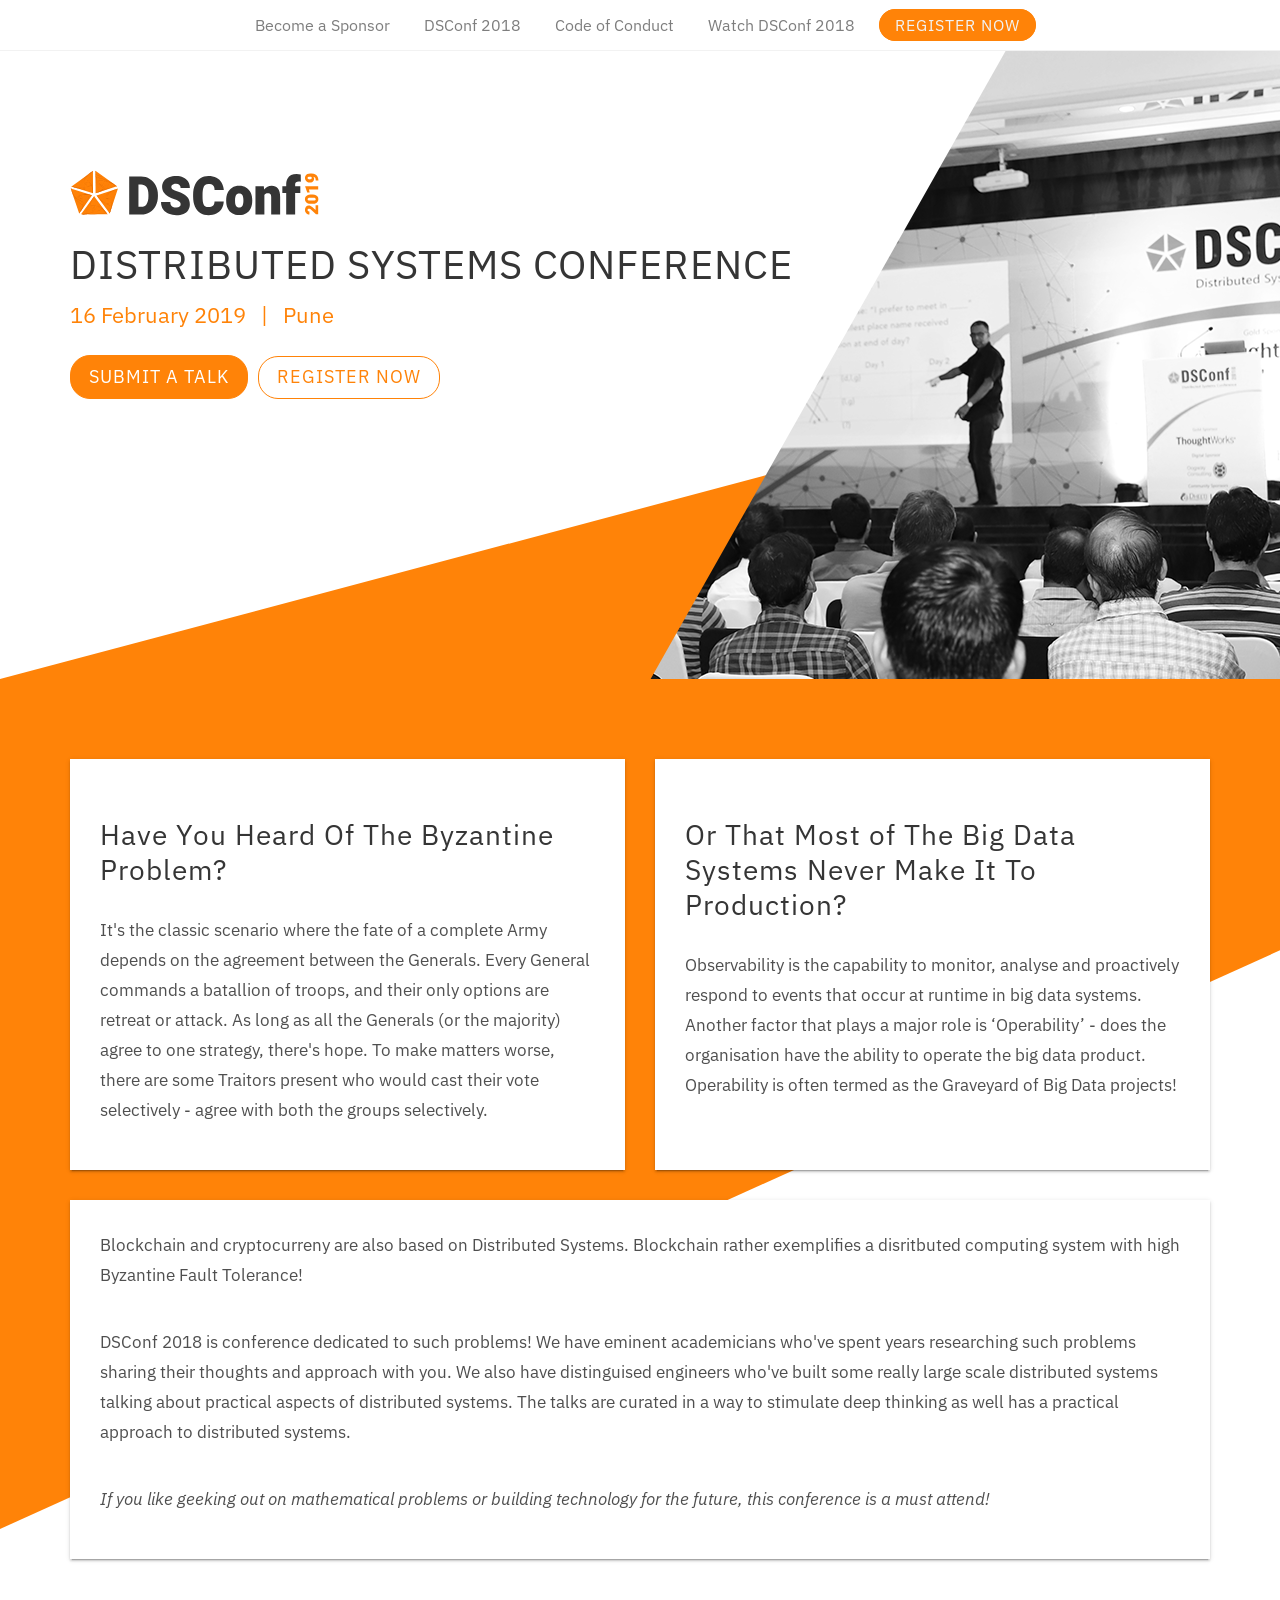
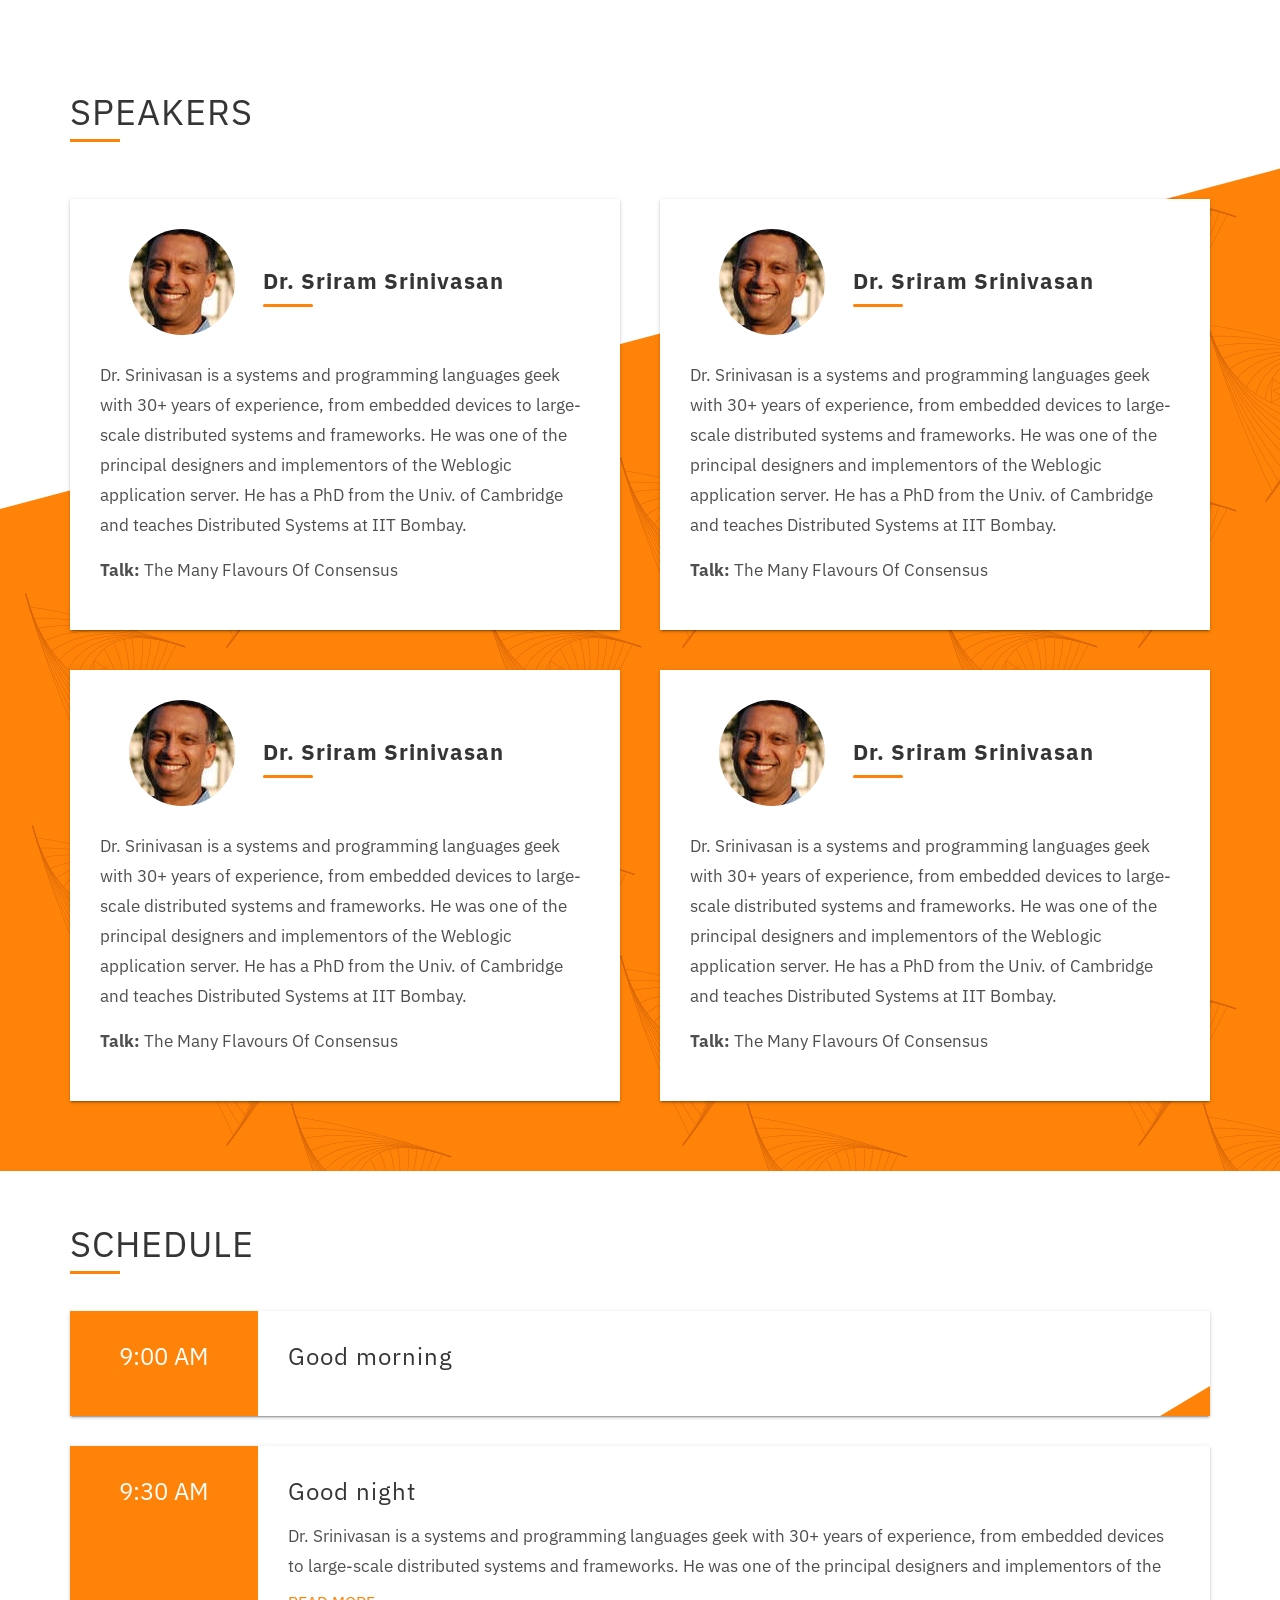
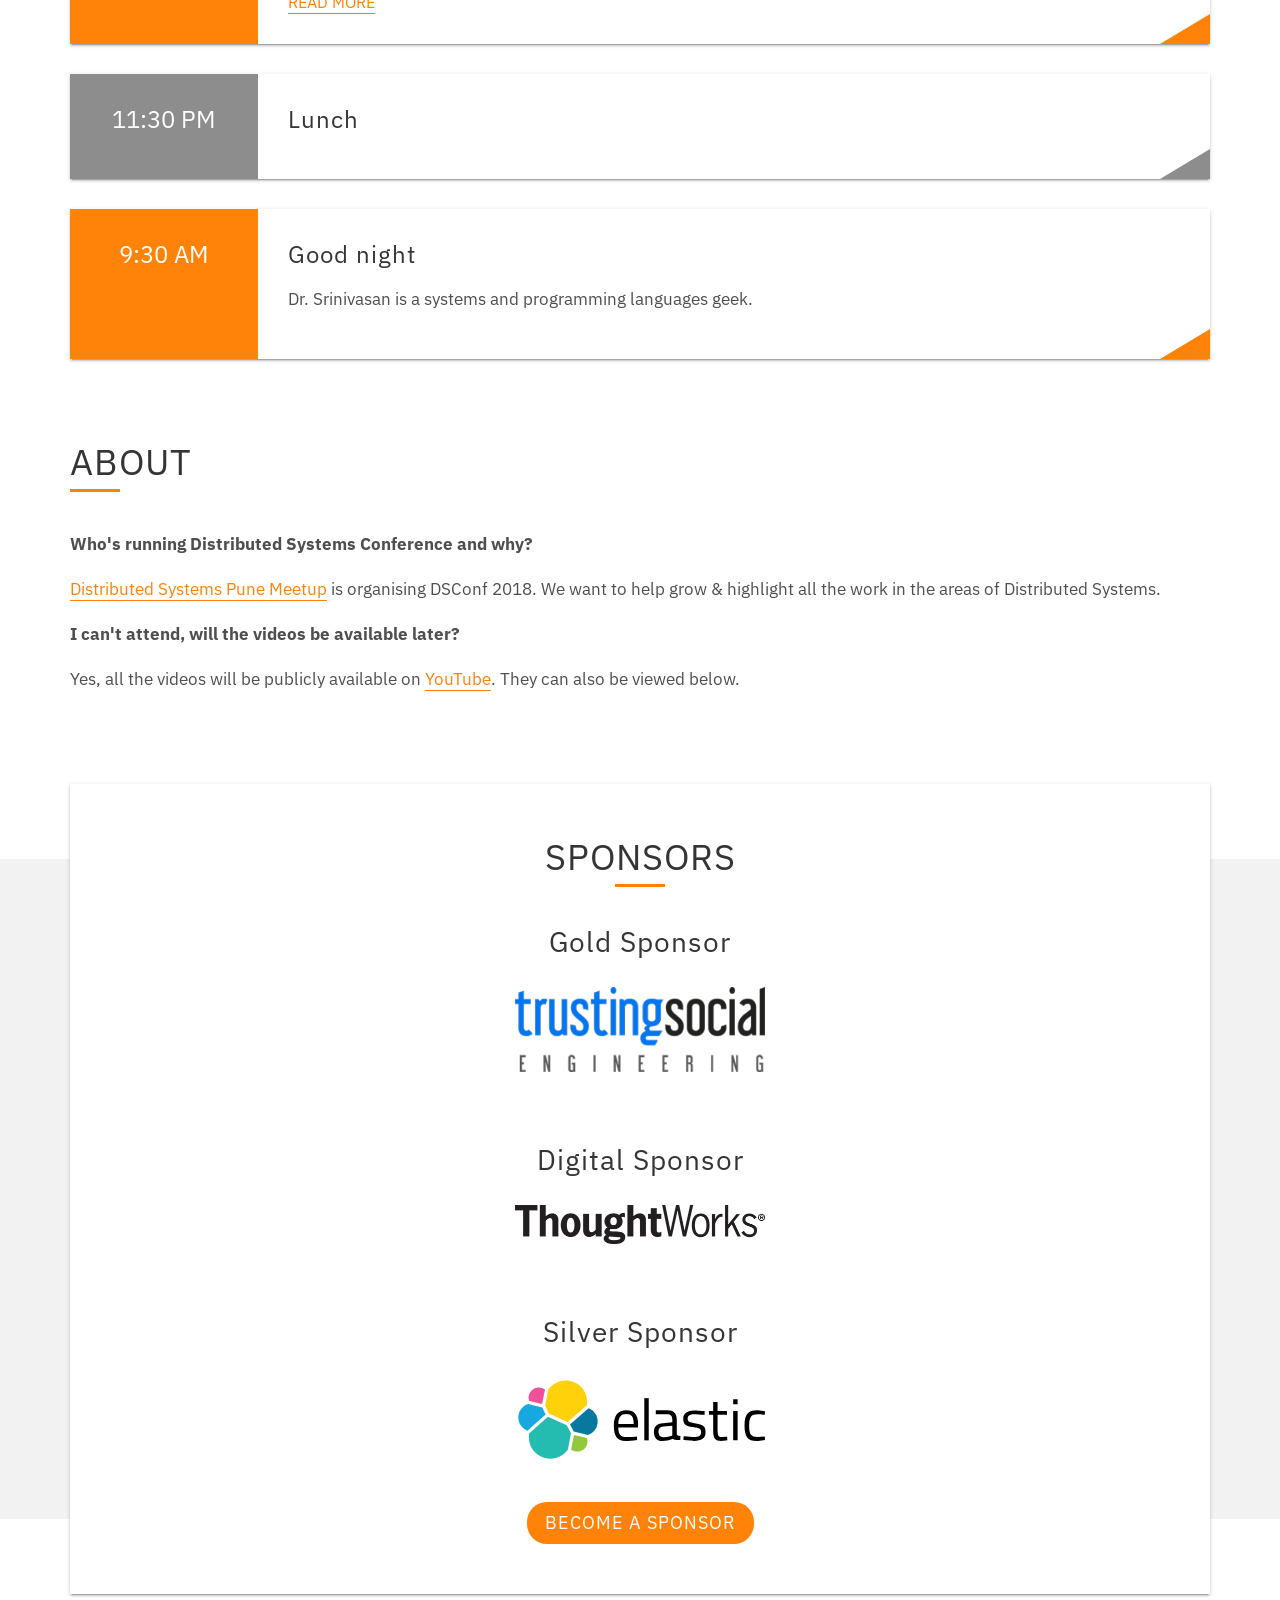
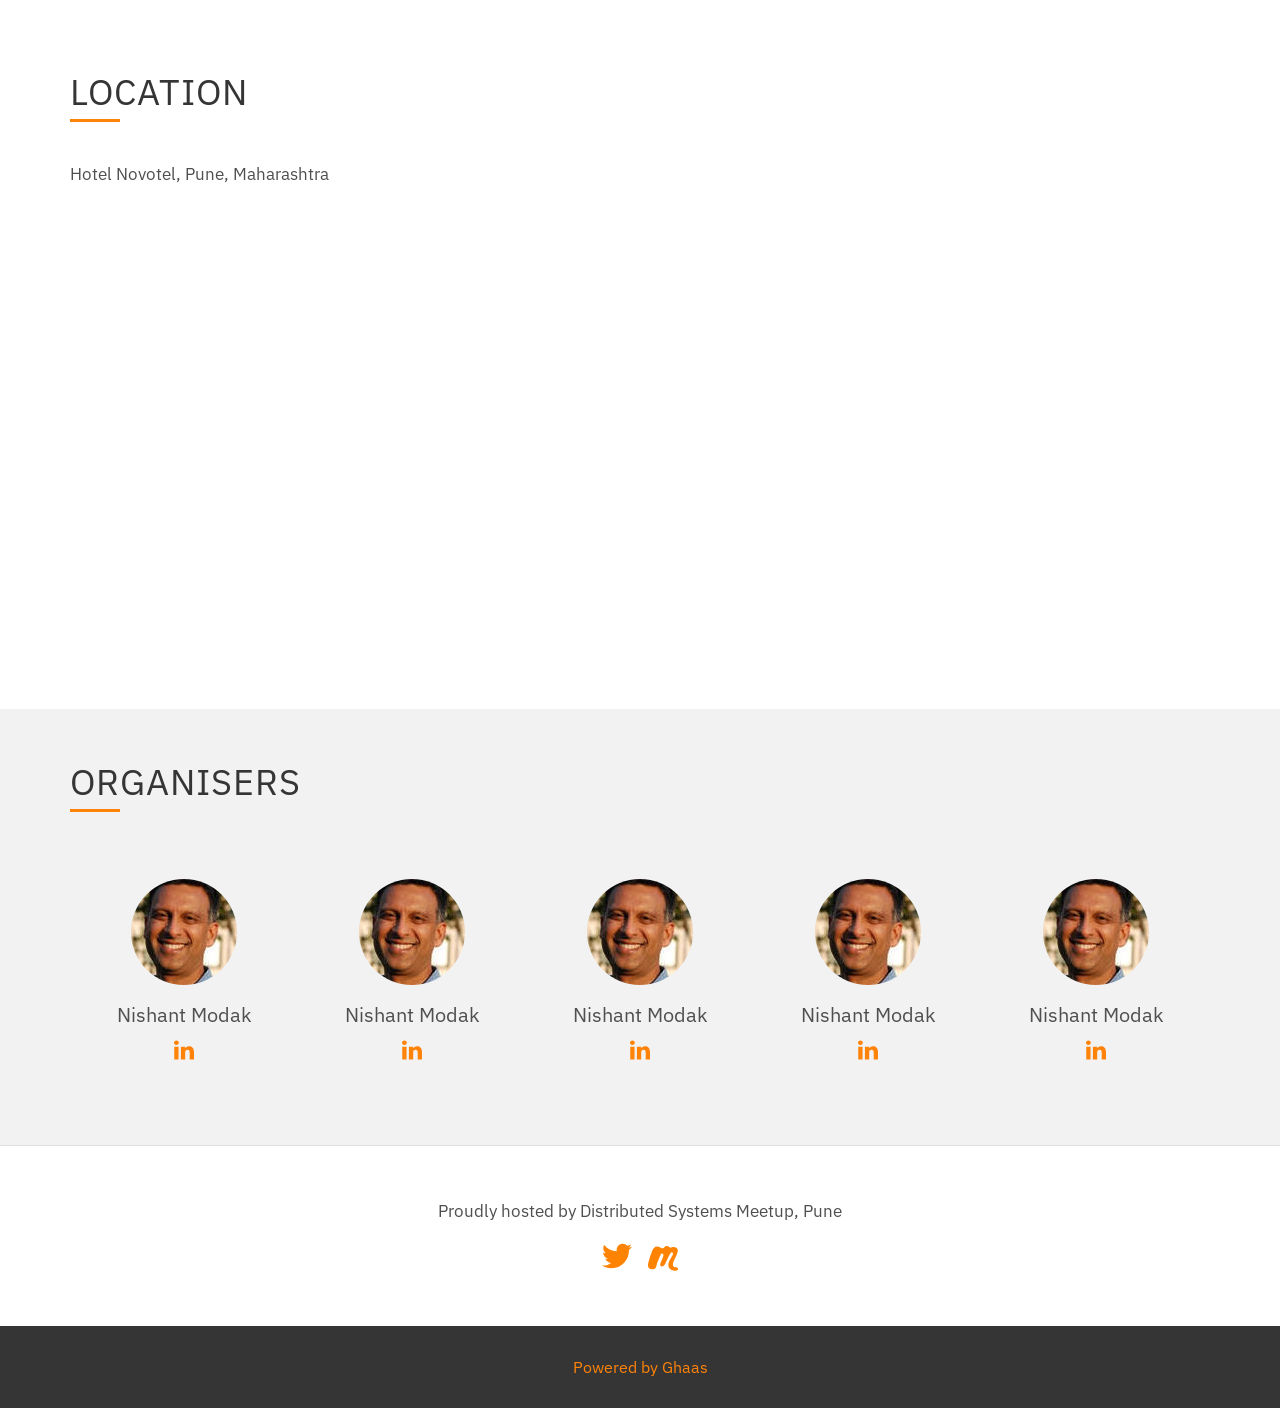
==== commit dfccad40: "added sponsors, updated design" ====
--- a/index.html
+++ b/index.html
@@ -1,6 +1 @@
-<!DOCTYPE html><html lang="en"><head><meta charset="UTF-8"><meta name="viewport" content="width=device-width, initial-scale=1.0"><meta http-equiv="X-UA-Compatible" content="ie=edge"><title>DSConf 2019 | India's Premier Distributed Systems Conference</title><link href="https://fonts.googleapis.com/css?family=IBM+Plex+Sans:400,400i,700,700i" rel="stylesheet"><link rel="stylesheet" href="assets/css/style.css"><link rel="icon" type="image/png" href="assets/img/DSConf_logo.png"><!-- Search Engine--><meta name="description" content="Best Practices | Future of Distributed Systems"><meta name="image" content="https://dsconf.in/assets/img/site-image-meta.jpg"><!-- Schema.org for Google--><meta itemprop="name" content="DSConf 2019 | India's Premier Distributed Systems Conference"><meta itemprop="description" content="Best Practices | Future of Distributed Systems"><meta itemprop="image" content="https://dsconf.in/assets/img/site-image-meta.jpg"><!-- Twitter--><meta name="twitter:card" content="summary"><meta name="twitter:title" content="DSConf 2019 | India's Premier Distributed Systems Conference"><meta name="twitter:description" content="Best Practices | Future of Distributed Systems"><meta name="twitter:site" content="@dist_sys"><meta name="twitter:creator" content="@dist_sys"><meta name="twitter:image:src" content="https://dsconf.in/assets/img/site-image-meta.jpg"><!-- Open Graph general (Facebook, Pinterest & Google+)--><meta name="og:title" content="DSConf 2019 | India's Premier Distributed Systems Conference"><meta name="og:description" content="Best Practices | Future of Distributed Systems"><meta name="og:image" content="https://dsconf.in/assets/img/site-image-meta.jpg"><meta name="og:url" content="https://dsconf.in"><meta name="og:site_name" content="DSConf 2019"><meta name="og:type" content="website"><script>window.ga = window.ga || function() {
-(ga.q = ga.q || []).push(arguments)
-};
-ga.l = +new Date;
-ga('create', 'UA-115518698-1', 'auto');
-ga('send', 'pageview');</script><script async="" src="//www.google-analytics.com/analytics.js"></script></head><body><nav id="navbar"><div class="container"><img class="nav-menu-icon" src="assets/img/menu.svg"><a class="button nav-mob-cta" href="#!">Register now</a><ul id="navbar-ul"><li class="navbar-ul--first"><span>x</span></li><li><a href="sponsor/">Become a Sponsor</a></li><li><a href="2018/">DSConf 2018</a></li><li><a href="code-of-conduct/">Code of Conduct</a></li><li><a href="https://www.youtube.com/channel/UCL7eo0uzidPltfX6b8-4KYQ?sub_confirmation=1" target="_blank" rel="noopener noreferrer">Watch DSConf 2018</a></li><li><a class="button navbar-ul--last" onclick="popup('distributed-systems-conference-2019-331002');">Register now</a></li></ul></div></nav><main id="main"><section class="section-hero"><div class="container"><div class="section-hero__wrapper"><img class="section-hero__logo" src="assets/img/DSConf2019_logo.svg" alt="DSConf 2019 logo" width="350"><h1>Distributed Systems Conference</h1><p class="primary flow">16 February 2019   |   Pune</p><a class="button" href="https://www.papercall.io/distributed-systems-conf">Submit a Talk</a><button class="button-inverted" onclick="popup('distributed-systems-conference-2019-331002');">Register Now</button><div class="section-hero__social"></div></div></div><img class="section-hero--right-img" src="assets/img/index-hero.png" alt=""><div class="section-hero--shape-bottom"></div></section><section class="section-intro"><div class="section-intro--shape-top"></div><div class="container"><div class="section-intro__sections"><div class="section-intro__section"><h3>Have You Heard Of The Byzantine Problem?</h3><p>It's the classic scenario where the fate of a complete Army depends on the agreement between the Generals. Every General commands a batallion of troops, and their only options are retreat or attack. As long as all the Generals (or the majority) agree to one strategy, there's hope. To make matters worse, there are some Traitors present who would cast their vote selectively - agree with both the groups selectively.</p></div><div class="section-intro__section"><h3>Or That Most of The Big Data Systems Never Make It To Production?</h3><p>Observability is the capability to monitor, analyse and proactively respond to events that occur at runtime in big data systems. Another factor that plays a major role is ‘Operability’ - does the organisation have the ability to operate the big data product. Operability is often termed as the Graveyard of Big Data projects!</p></div></div><div class="section-intro__content"><p>Blockchain and cryptocurreny are also based on Distributed Systems. Blockchain rather exemplifies a disritbuted computing system with high Byzantine Fault Tolerance!</p><br><p>DSConf 2018 is conference dedicated to such problems! We have eminent academicians who've spent years researching such problems sharing their thoughts and approach with you. We also have distinguised engineers who've built some really large scale distributed systems talking about practical aspects of distributed systems. The talks are curated in a way to stimulate deep thinking as well has a practical approach to distributed systems.</p><br><p><em>If you like geeking out on mathematical problems or building technology for the future, this conference is a must attend!</em></p></div></div></section><section class="section-speakers"><div class="section-speakers--shape-top"></div><div class="container"><h2 class="dash-underline">Speakers</h2><div class="section-speakers__items"><div class="section-speakers__item"><div class="section-speakers__item--wrapper"><div class="section-speakers__item--left"><img src="assets/img/sriram.jpg" alt="sriram"></div><div class="section-speakers__item--right"><h3>Dr. Sriram Srinivasan</h3></div></div><div class="section-speakers__item--text"><p>Dr. Srinivasan is a systems and programming languages geek with 30+ years of experience, from embedded devices to large-scale distributed systems and frameworks. He was one of the principal designers and implementors of the Weblogic application server. He has a PhD from the Univ. of Cambridge and teaches Distributed Systems at IIT Bombay.</p><p> <strong>Talk: </strong>The Many Flavours Of Consensus</p></div></div><div class="section-speakers__item"><div class="section-speakers__item--wrapper"><div class="section-speakers__item--left"><img src="assets/img/sriram.jpg" alt="sriram"></div><div class="section-speakers__item--right"><h3>Dr. Sriram Srinivasan</h3></div></div><div class="section-speakers__item--text"><p>Dr. Srinivasan is a systems and programming languages geek with 30+ years of experience, from embedded devices to large-scale distributed systems and frameworks. He was one of the principal designers and implementors of the Weblogic application server. He has a PhD from the Univ. of Cambridge and teaches Distributed Systems at IIT Bombay.</p><p> <strong>Talk: </strong>The Many Flavours Of Consensus</p></div></div></div><div class="section-speakers__items"><div class="section-speakers__item"><div class="section-speakers__item--wrapper"><div class="section-speakers__item--left"><img src="assets/img/sriram.jpg" alt="sriram"></div><div class="section-speakers__item--right"><h3>Dr. Sriram Srinivasan</h3></div></div><div class="section-speakers__item--text"><p>Dr. Srinivasan is a systems and programming languages geek with 30+ years of experience, from embedded devices to large-scale distributed systems and frameworks. He was one of the principal designers and implementors of the Weblogic application server. He has a PhD from the Univ. of Cambridge and teaches Distributed Systems at IIT Bombay.</p><p> <strong>Talk: </strong>The Many Flavours Of Consensus</p></div></div><div class="section-speakers__item"><div class="section-speakers__item--wrapper"><div class="section-speakers__item--left"><img src="assets/img/sriram.jpg" alt="sriram"></div><div class="section-speakers__item--right"><h3>Dr. Sriram Srinivasan</h3></div></div><div class="section-speakers__item--text"><p>Dr. Srinivasan is a systems and programming languages geek with 30+ years of experience, from embedded devices to large-scale distributed systems and frameworks. He was one of the principal designers and implementors of the Weblogic application server. He has a PhD from the Univ. of Cambridge and teaches Distributed Systems at IIT Bombay.</p><p> <strong>Talk: </strong>The Many Flavours Of Consensus</p></div></div></div></div></section><section class="section-schedule"><div class="container"><h2 class="dash-underline">Schedule</h2><div class="section-schedule-item"><div class="section-schedule-item__left"><p>9:00 AM</p></div><div class="section-schedule-item__right"><h3>Good morning</h3></div></div><div class="section-schedule-item"><div class="section-schedule-item__left"><p>9:30 AM</p></div><div class="section-schedule-item__right"><h3>Good night</h3><div class="section-schedule-item__right--text"><p class="truncate-text">Dr. Srinivasan is a systems and programming languages geek with 30+ years of experience, from embedded devices to large-scale distributed systems and frameworks. He was one of the principal designers and implementors of the Weblogic application server. He has a PhD from the Univ. of Cambridge and teaches Distributed Systems at IIT Bombay.</p></div><a class="read-more">READ MORE</a></div></div><div class="section-schedule-item schedule-grey"><div class="section-schedule-item__left"><p>11:30 PM</p></div><div class="section-schedule-item__right"><h3>Lunch</h3></div></div><div class="section-schedule-item"><div class="section-schedule-item__left"><p>9:30 AM</p></div><div class="section-schedule-item__right"><h3>Good night</h3><div class="section-schedule-item__right--text"><p class="truncate-text">Dr. Srinivasan is a systems and programming languages geek.</p></div><a class="read-more">READ MORE</a></div></div></div></section><section class="section-about"><div class="container"><h2 class="dash-underline">About</h2><p> <strong>Who&apos;s running Distributed Systems Conference and why?</strong></p><p> <a href="http://meetup.com/Distributed-Systems-Meetup/" target="_blank" rel="noreferrer noopener">Distributed Systems Pune Meetup</a> is organising DSConf 2018. We want to help grow &amp; highlight all the work in the areas of Distributed Systems.</p><p> <strong>I can't attend, will the videos be available later?</strong></p><p>Yes, all the videos will be publicly available on <a href="https://www.youtube.com/channel/UCL7eo0uzidPltfX6b8-4KYQ" target="_blank" rel="noreferrer noopener">YouTube</a>. They can also be viewed below.</p></div></section><section class="section-sponsors"><div class="container"><div class="section-sponsors__left"><h2 class="dash-underline">Sponsors</h2><h3>Gold Sponsor</h3><img src="assets/img/Trusting-Social-engineering-color-on-White.png" alt="Trusting Social Engineering logo"></div><div class="section-sponsors__right"></div></div></section><section class="section-location"><div class="container"><h2 class="dash-underline">Location</h2><p>Hotel Novotel, Pune, Maharashtra</p><iframe src="https://www.google.com/maps/embed?pb=!1m18!1m12!1m3!1d7564.523938641499!2d73.91137682258827!3d18.56222457027324!2m3!1f0!2f0!3f0!3m2!1i1024!2i768!4f13.1!3m3!1m2!1s0x3bc2c13f953dc837%3A0xb6782032b34e422e!2sNovotel+Pune+Nagar+Road!5e0!3m2!1sen!2sin!4v1542028023287" width="100%" height="450" frameborder="0" style="border:0" allowfullscreen=""></iframe></div></section><section class="section-organisers"><div class="container"><h2 class="dash-underline">Organisers</h2><div class="section-organisers__items"><div class="section-organisers__item"><img class="section-organisers__item--avatar" src="assets/img/sriram.jpg" alt=""><p>Nishant Modak</p><a class="section-organisers__item--link" href="https://www.linkedin.com/in/"><img src="assets/img/linkedin.svg" alt="linkedin"></a></div><div class="section-organisers__item"><img class="section-organisers__item--avatar" src="assets/img/sriram.jpg" alt=""><p>Nishant Modak</p><a class="section-organisers__item--link" href="https://www.linkedin.com/in/"><img src="assets/img/linkedin.svg" alt="linkedin"></a></div><div class="section-organisers__item"><img class="section-organisers__item--avatar" src="assets/img/sriram.jpg" alt=""><p>Nishant Modak</p><a class="section-organisers__item--link" href="https://www.linkedin.com/in/"><img src="assets/img/linkedin.svg" alt="linkedin"></a></div><div class="section-organisers__item"><img class="section-organisers__item--avatar" src="assets/img/sriram.jpg" alt=""><p>Nishant Modak</p><a class="section-organisers__item--link" href="https://www.linkedin.com/in/"><img src="assets/img/linkedin.svg" alt="linkedin"></a></div><div class="section-organisers__item"><img class="section-organisers__item--avatar" src="assets/img/sriram.jpg" alt=""><p>Nishant Modak</p><a class="section-organisers__item--link" href="https://www.linkedin.com/in/"><img src="assets/img/linkedin.svg" alt="linkedin"></a></div></div></div></section></main><footer><div class="footer-links"><div class="container"><p>Proudly hosted by Distributed Systems Meetup, Pune</p><a href="https://twitter.com/dist_sys" target="_blank" rel="noopener noreferrer"><img src="assets/img/twitter-white.svg" width="30" alt="dsconf twitter"></a><a href="https://www.meetup.com/Distributed-Systems-Meetup/" target="_blank" rel="noopener noreferrer"><img src="assets/img/meetup-white.svg" width="30" alt="dsconf meetup"></a></div></div><div class="footer-copyright"><div class="container"><a href="https://ghaas.xyz" target="_blank" rel="noopener noreferrer">Powered by Ghaas</a></div></div></footer><noscript id="tsNoJsMsg">Javascript on your browser is not enabled.</noscript><script src="//www.townscript.com/popup-widget/townscript-widget.nocache.js" type="text/javascript"></script><script src="assets/js/app.js" type="text/javascript"></script></body></html>+<!DOCTYPE html><html lang="en"><head><!-- Google Tag Manager--><script>(function(w,d,s,l,i){w[l]=w[l]||[];w[l].push({'gtm.start': new Date().getTime(),event:'gtm.js'});var f=d.getElementsByTagName(s)[0],j=d.createElement(s),dl=l!='dataLayer'?'&l='+l:'';j.async=true;j.src='https://www.googletagmanager.com/gtm.js?id='+i+dl;f.parentNode.insertBefore(j,f);})(window,document,'script','dataLayer','GTM-WKQJ2JG');</script><meta charset="UTF-8"><meta name="viewport" content="width=device-width, initial-scale=1.0"><meta http-equiv="X-UA-Compatible" content="ie=edge"><title>DSConf 2019 | India's Premier Distributed Systems Conference</title><link href="https://fonts.googleapis.com/css?family=IBM+Plex+Sans:400,400i,700,700i" rel="stylesheet"><link rel="stylesheet" href="assets/css/style.css"><link rel="icon" type="image/png" href="assets/img/DSConf_logo.png"><!-- Search Engine--><meta name="description" content="Best Practices | Future of Distributed Systems"><meta name="image" content="https://dsconf.in/assets/img/site-image-meta.jpg"><!-- Schema.org for Google--><meta itemprop="name" content="DSConf 2019 | India's Premier Distributed Systems Conference"><meta itemprop="description" content="Best Practices | Future of Distributed Systems"><meta itemprop="image" content="https://dsconf.in/assets/img/site-image-meta.jpg"><!-- Twitter--><meta name="twitter:card" content="summary"><meta name="twitter:title" content="DSConf 2019 | India's Premier Distributed Systems Conference"><meta name="twitter:description" content="Best Practices | Future of Distributed Systems"><meta name="twitter:site" content="@dist_sys"><meta name="twitter:creator" content="@dist_sys"><meta name="twitter:image:src" content="https://dsconf.in/assets/img/site-image-meta.jpg"><!-- Open Graph general (Facebook, Pinterest & Google+)--><meta name="og:title" content="DSConf 2019 | India's Premier Distributed Systems Conference"><meta name="og:description" content="Best Practices | Future of Distributed Systems"><meta name="og:image" content="https://dsconf.in/assets/img/site-image-meta.jpg"><meta name="og:url" content="https://dsconf.in"><meta name="og:site_name" content="DSConf 2019"><meta name="og:type" content="website"></head><body><!-- Google Tag Manager (noscript)--><noscript><iframe src="https://www.googletagmanager.com/ns.html?id=GTM-WKQJ2JG" height="0" width="0" style="display:none;visibility:hidden"></iframe></noscript><nav id="navbar"><div class="container"><img class="nav-menu-icon" src="assets/img/menu.svg"><a class="button nav-mob-cta" href="#!">Register now</a><ul id="navbar-ul"><li class="navbar-ul--first"><span>x</span></li><li><a href="sponsor/">Become a Sponsor</a></li><li><a href="2018/">DSConf 2018</a></li><li><a href="code-of-conduct/">Code of Conduct</a></li><li><a href="https://www.youtube.com/channel/UCL7eo0uzidPltfX6b8-4KYQ?sub_confirmation=1" target="_blank" rel="noopener noreferrer">Watch DSConf 2018</a></li><li><a class="button navbar-ul--last" onclick="popup('distributed-systems-conference-2019-331002');">Register now</a></li></ul></div></nav><main id="main"><section class="section-hero"><div class="container"><div class="section-hero__wrapper"><img class="section-hero__logo" src="assets/img/DSConf2019_logo.svg" alt="DSConf 2019 logo" width="350"><h1>Distributed Systems Conference</h1><p class="primary flow">16 February 2019   |   Pune</p><a class="button" href="https://www.papercall.io/distributed-systems-conf">Submit a Talk</a><button class="button-inverted" onclick="popup('distributed-systems-conference-2019-331002');">Register Now</button><div class="section-hero__social"></div></div></div><img class="section-hero--right-img" src="assets/img/index-hero.png" alt=""><div class="section-hero--shape-bottom"></div></section><section class="section-intro"><div class="section-intro--shape-top"></div><div class="container"><div class="section-intro__sections"><div class="section-intro__section"><h3>Have You Heard Of The Byzantine Problem?</h3><p>It's the classic scenario where the fate of a complete Army depends on the agreement between the Generals. Every General commands a batallion of troops, and their only options are retreat or attack. As long as all the Generals (or the majority) agree to one strategy, there's hope. To make matters worse, there are some Traitors present who would cast their vote selectively - agree with both the groups selectively.</p></div><div class="section-intro__section"><h3>Or That Most of The Big Data Systems Never Make It To Production?</h3><p>Observability is the capability to monitor, analyse and proactively respond to events that occur at runtime in big data systems. Another factor that plays a major role is ‘Operability’ - does the organisation have the ability to operate the big data product. Operability is often termed as the Graveyard of Big Data projects!</p></div></div><div class="section-intro__content"><p>Blockchain and cryptocurreny are also based on Distributed Systems. Blockchain rather exemplifies a disritbuted computing system with high Byzantine Fault Tolerance!</p><br><p>DSConf 2018 is conference dedicated to such problems! We have eminent academicians who've spent years researching such problems sharing their thoughts and approach with you. We also have distinguised engineers who've built some really large scale distributed systems talking about practical aspects of distributed systems. The talks are curated in a way to stimulate deep thinking as well has a practical approach to distributed systems.</p><br><p><em>If you like geeking out on mathematical problems or building technology for the future, this conference is a must attend!</em></p></div></div></section><section class="section-speakers"><div class="section-speakers--shape-top"></div><div class="container"><h2 class="dash-underline">Speakers</h2><div class="section-speakers__items"><div class="section-speakers__item"><div class="section-speakers__item--wrapper"><div class="section-speakers__item--left"><img src="assets/img/sriram.jpg" alt="sriram"></div><div class="section-speakers__item--right"><h3>Dr. Sriram Srinivasan</h3></div></div><div class="section-speakers__item--text"><p>Dr. Srinivasan is a systems and programming languages geek with 30+ years of experience, from embedded devices to large-scale distributed systems and frameworks. He was one of the principal designers and implementors of the Weblogic application server. He has a PhD from the Univ. of Cambridge and teaches Distributed Systems at IIT Bombay.</p><p> <strong>Talk: </strong>The Many Flavours Of Consensus</p></div></div><div class="section-speakers__item"><div class="section-speakers__item--wrapper"><div class="section-speakers__item--left"><img src="assets/img/sriram.jpg" alt="sriram"></div><div class="section-speakers__item--right"><h3>Dr. Sriram Srinivasan</h3></div></div><div class="section-speakers__item--text"><p>Dr. Srinivasan is a systems and programming languages geek with 30+ years of experience, from embedded devices to large-scale distributed systems and frameworks. He was one of the principal designers and implementors of the Weblogic application server. He has a PhD from the Univ. of Cambridge and teaches Distributed Systems at IIT Bombay.</p><p> <strong>Talk: </strong>The Many Flavours Of Consensus</p></div></div></div><div class="section-speakers__items"><div class="section-speakers__item"><div class="section-speakers__item--wrapper"><div class="section-speakers__item--left"><img src="assets/img/sriram.jpg" alt="sriram"></div><div class="section-speakers__item--right"><h3>Dr. Sriram Srinivasan</h3></div></div><div class="section-speakers__item--text"><p>Dr. Srinivasan is a systems and programming languages geek with 30+ years of experience, from embedded devices to large-scale distributed systems and frameworks. He was one of the principal designers and implementors of the Weblogic application server. He has a PhD from the Univ. of Cambridge and teaches Distributed Systems at IIT Bombay.</p><p> <strong>Talk: </strong>The Many Flavours Of Consensus</p></div></div><div class="section-speakers__item"><div class="section-speakers__item--wrapper"><div class="section-speakers__item--left"><img src="assets/img/sriram.jpg" alt="sriram"></div><div class="section-speakers__item--right"><h3>Dr. Sriram Srinivasan</h3></div></div><div class="section-speakers__item--text"><p>Dr. Srinivasan is a systems and programming languages geek with 30+ years of experience, from embedded devices to large-scale distributed systems and frameworks. He was one of the principal designers and implementors of the Weblogic application server. He has a PhD from the Univ. of Cambridge and teaches Distributed Systems at IIT Bombay.</p><p> <strong>Talk: </strong>The Many Flavours Of Consensus</p></div></div></div></div></section><section class="section-schedule"><div class="container"><h2 class="dash-underline">Schedule</h2><div class="section-schedule-item"><div class="section-schedule-item__left"><p>9:00 AM</p></div><div class="section-schedule-item__right"><h3>Good morning</h3></div></div><div class="section-schedule-item"><div class="section-schedule-item__left"><p>9:30 AM</p></div><div class="section-schedule-item__right"><h3>Good night</h3><div class="section-schedule-item__right--text"><p class="truncate-text">Dr. Srinivasan is a systems and programming languages geek with 30+ years of experience, from embedded devices to large-scale distributed systems and frameworks. He was one of the principal designers and implementors of the Weblogic application server. He has a PhD from the Univ. of Cambridge and teaches Distributed Systems at IIT Bombay.</p></div><a class="read-more">READ MORE</a></div></div><div class="section-schedule-item schedule-grey"><div class="section-schedule-item__left"><p>11:30 PM</p></div><div class="section-schedule-item__right"><h3>Lunch</h3></div></div><div class="section-schedule-item"><div class="section-schedule-item__left"><p>9:30 AM</p></div><div class="section-schedule-item__right"><h3>Good night</h3><div class="section-schedule-item__right--text"><p class="truncate-text">Dr. Srinivasan is a systems and programming languages geek.</p></div><a class="read-more">READ MORE</a></div></div></div></section><section class="section-about"><div class="container"><h2 class="dash-underline">About</h2><p> <strong>Who&apos;s running Distributed Systems Conference and why?</strong></p><p> <a href="http://meetup.com/Distributed-Systems-Meetup/" target="_blank" rel="noreferrer noopener">Distributed Systems Pune Meetup</a> is organising DSConf 2018. We want to help grow &amp; highlight all the work in the areas of Distributed Systems.</p><p> <strong>I can't attend, will the videos be available later?</strong></p><p>Yes, all the videos will be publicly available on <a href="https://www.youtube.com/channel/UCL7eo0uzidPltfX6b8-4KYQ" target="_blank" rel="noreferrer noopener">YouTube</a>. They can also be viewed below.</p></div></section><section class="section-sponsors"><div class="container"><div class="section-sponsors__wrapper"><h2 class="dash-underline dash-underline-center">Sponsors</h2><h3>Gold Sponsor</h3><a href="https://trustingsocial.com" target="_blank" rel="noopener noreferrer"><img src="assets/img/Trusting-Social-engineering-color-on-White.png" alt="Trusting Social Engineering logo" title="Trusting Social Engineering"></a><h3>Digital Sponsor</h3><a href="https://www.thoughtworks.com/" target="_blank" rel="noopener noreferrer"><img src="assets/img/thought-works-logo.png" alt="Thought Works logo" title="Thought Works"></a><h3>Silver Sponsor</h3><a href="https://elastic.co/" target="_blank" rel="noopener noreferrer"><img src="assets/img/elastic-logo.svg" alt="Elasticsearch logo" title="Elasticsearch"></a><div><a class="button" href="sponsor/">Become a Sponsor</a></div></div></div></section><section class="section-location"><div class="container"><h2 class="dash-underline">Location</h2><p>Hotel Novotel, Pune, Maharashtra</p><iframe src="https://www.google.com/maps/embed?pb=!1m18!1m12!1m3!1d7564.523938641499!2d73.91137682258827!3d18.56222457027324!2m3!1f0!2f0!3f0!3m2!1i1024!2i768!4f13.1!3m3!1m2!1s0x3bc2c13f953dc837%3A0xb6782032b34e422e!2sNovotel+Pune+Nagar+Road!5e0!3m2!1sen!2sin!4v1542028023287" width="100%" height="450" frameborder="0" style="border:0" allowfullscreen=""></iframe></div></section><section class="section-organisers"><div class="container"><h2 class="dash-underline">Organisers</h2><div class="section-organisers__items"><div class="section-organisers__item"><img class="section-organisers__item--avatar" src="assets/img/sriram.jpg" alt=""><p>Nishant Modak</p><a class="section-organisers__item--link" href="https://www.linkedin.com/in/"><img src="assets/img/linkedin.svg" alt="linkedin"></a></div><div class="section-organisers__item"><img class="section-organisers__item--avatar" src="assets/img/sriram.jpg" alt=""><p>Nishant Modak</p><a class="section-organisers__item--link" href="https://www.linkedin.com/in/"><img src="assets/img/linkedin.svg" alt="linkedin"></a></div><div class="section-organisers__item"><img class="section-organisers__item--avatar" src="assets/img/sriram.jpg" alt=""><p>Nishant Modak</p><a class="section-organisers__item--link" href="https://www.linkedin.com/in/"><img src="assets/img/linkedin.svg" alt="linkedin"></a></div><div class="section-organisers__item"><img class="section-organisers__item--avatar" src="assets/img/sriram.jpg" alt=""><p>Nishant Modak</p><a class="section-organisers__item--link" href="https://www.linkedin.com/in/"><img src="assets/img/linkedin.svg" alt="linkedin"></a></div><div class="section-organisers__item"><img class="section-organisers__item--avatar" src="assets/img/sriram.jpg" alt=""><p>Nishant Modak</p><a class="section-organisers__item--link" href="https://www.linkedin.com/in/"><img src="assets/img/linkedin.svg" alt="linkedin"></a></div></div></div></section></main><footer><div class="footer-links"><div class="container"><p>Proudly hosted by Distributed Systems Meetup, Pune</p><a href="https://twitter.com/dist_sys" target="_blank" rel="noopener noreferrer"><img src="assets/img/twitter-white.svg" width="30" alt="dsconf twitter"></a><a href="https://www.meetup.com/Distributed-Systems-Meetup/" target="_blank" rel="noopener noreferrer"><img src="assets/img/meetup-white.svg" width="30" alt="dsconf meetup"></a></div></div><div class="footer-copyright"><div class="container"><a href="https://ghaas.xyz" target="_blank" rel="noopener noreferrer">Powered by Ghaas</a></div></div></footer><noscript id="tsNoJsMsg">Javascript on your browser is not enabled.</noscript><script src="//www.townscript.com/popup-widget/townscript-widget.nocache.js" type="text/javascript"></script><script src="assets/js/app.js" type="text/javascript"></script></body></html>
--- a/assets/css/style.css
+++ b/assets/css/style.css
@@ -233,7 +233,8 @@
 .h3,
 .h3 {
   font-weight: 400;
-  letter-spacing: 1px
+  letter-spacing: 1px;
+  
 }
 
 h1,
@@ -241,11 +242,12 @@
   font-size: 3em;
   line-height: 1.05em;
   margin: 0;
-  margin-bottom: 15px
+  margin-bottom: 15px;
+  text-transform: uppercase
 }
 
 @media (max-width: 979px) {
-
+  
   h1,
   .h1 {
     font-size: 2.5em;
@@ -254,7 +256,7 @@
 }
 
 @media (max-width: 767px) {
-
+  
   h1,
   .h1 {
     font-size: 2em;
@@ -265,7 +267,8 @@
 h2,
 .h2 {
   font-size: 2.25em;
-  line-height: 1.25em
+  line-height: 1.25em;
+  text-transform: uppercase
 }
 
 @media (max-width: 979px) {
@@ -517,6 +520,11 @@
   max-width: 50px;
   width: 100%;
   margin: 0 auto 2.5em auto
+}
+
+.dash-underline-center::after {
+  left: 50%;
+  transform: translate(-50%, 0);
 }
 
 .lowercase {
@@ -1192,57 +1200,44 @@
   padding-bottom: 50px;
 }
 
-.section-about h2 {
+.section-about h2, .section-sponsors h2 {
   margin-top: 0;
 }
 
 .section-sponsors {
   background-color: #f2f2f2;
-  background-image: url('../img/pattern.png');
-  background-repeat: no-repeat;
-  background-position: 100% center;
-}
-
-.section-sponsors .container {
-  display: flex;
-  justify-content: center;
-  align-items: center
-}
-
-.section-sponsors__left {
-  flex: 2;
-  padding: 200px 0;
-}
-
-.section-sponsors__left img {
-  max-width: 200px;
-}
-
-.section-sponsors__right {
-  flex: 1;
-  position: relative;
-  /* height: 500px; */
-}
-/* 
-.section-sponsors__right::after {
-  content: '';
-  position: absolute;
-  top: 0;
-  left: 0;
-  right: 0;
-  bottom: 0;
-  height: 100%;
-  width: 500px;
-  background-image: url('../img/pattern.png');
-  background-repeat: no-repeat;
-  background-size: contain;
-} */
-
-.section-sponsors__right img {
+  padding: 50px 0;
+  text-align: center;
+  margin: 100px 0;
+}
+
+.section-sponsors__wrapper {
+  margin: -125px 0;
+  padding: 50px 0;
+  background-color: #ffffff;
+  -webkit-box-shadow: 0 3px 1px -2px rgba(0, 0, 0, .2), 0 2px 2px 0 rgba(0, 0, 0, .14), 0 1px 5px 0 rgba(0, 0, 0, .12);
+  box-shadow: 0 3px 1px -2px rgba(0, 0, 0, .2), 0 2px 2px 0 rgba(0, 0, 0, .14), 0 1px 5px 0 rgba(0, 0, 0, .12)
+}
+
+.section-sponsors a {
+  border: none;
+}
+
+.section-sponsors a.button {
+  color: #ffffff;
+  border: none !important;
+}
+
+.section-sponsors img {
+  max-width: 250px;
   vertical-align: middle;
   margin: 0;
-}
-
+  margin-bottom: 40px;
+}
+
+.section-sponsors h3 {
+  margin-top: 30px;
+}
 
 .section-location {
   padding: 50px 0
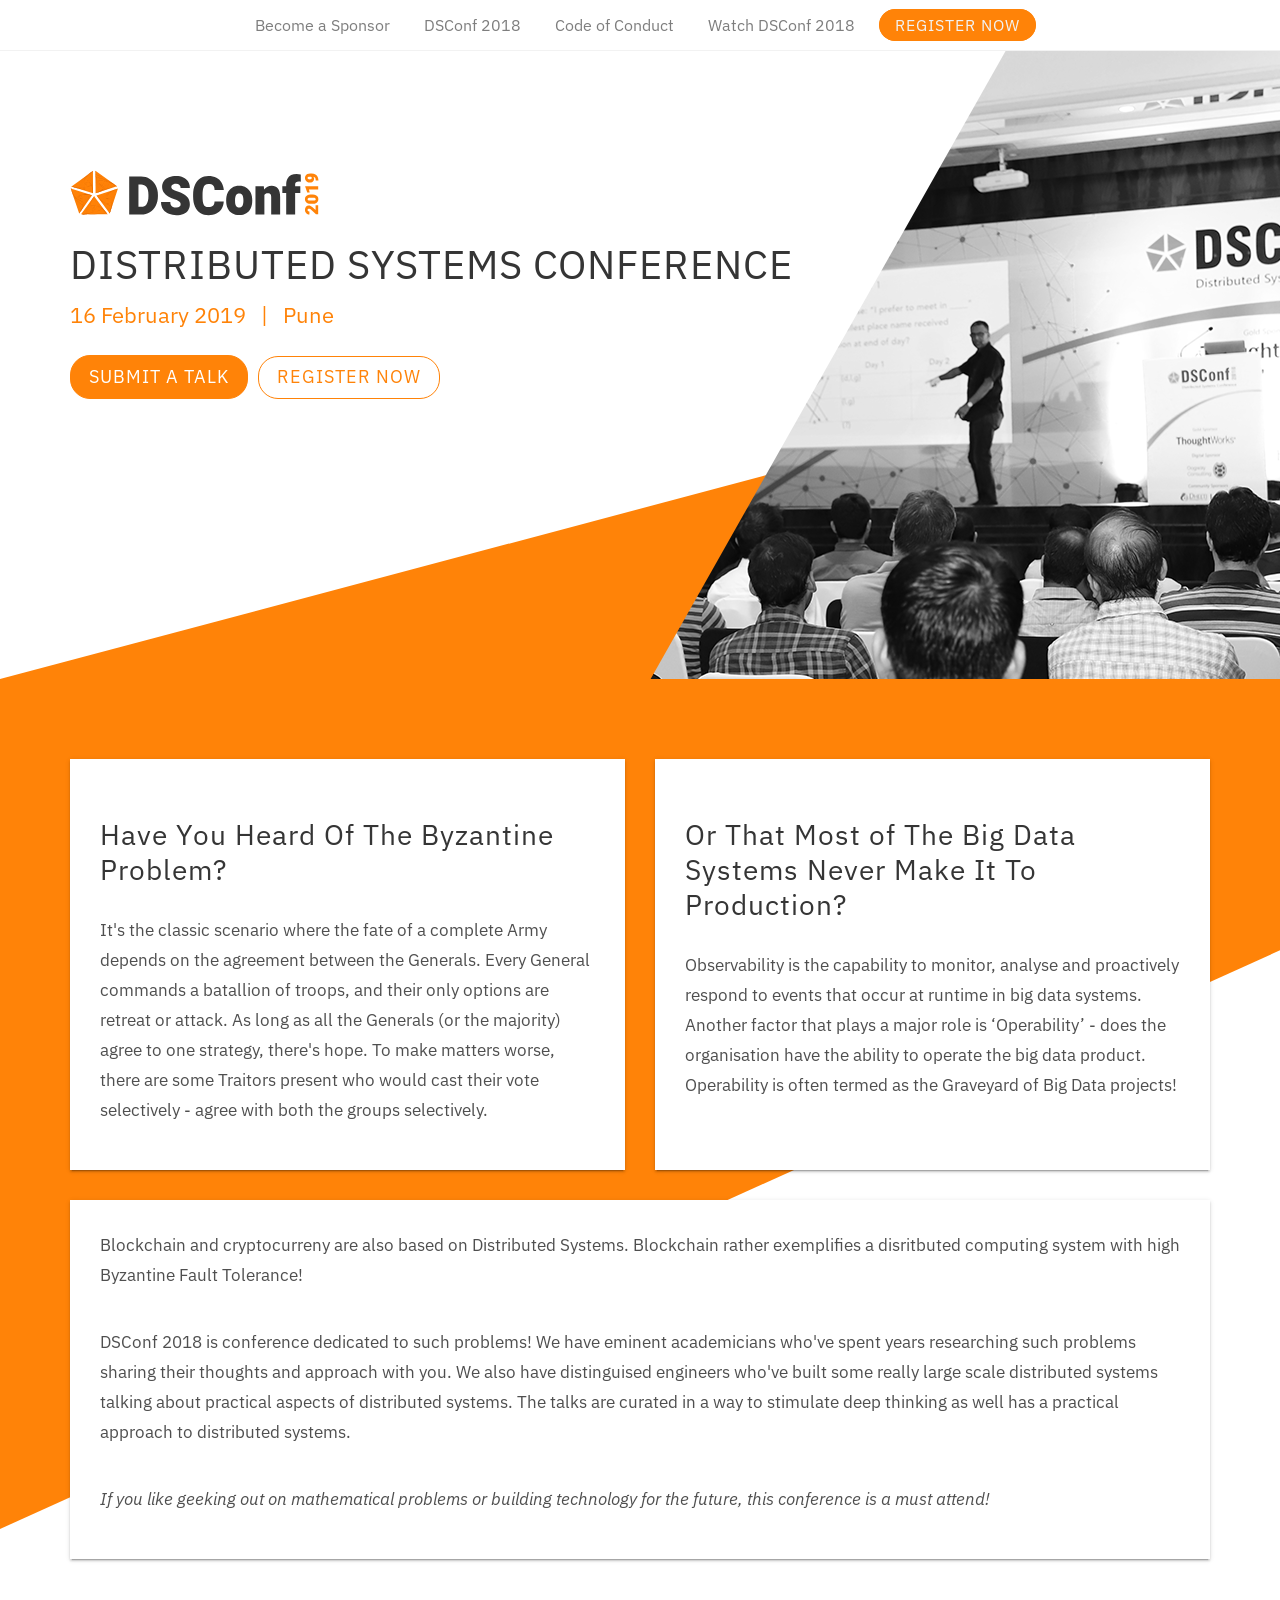
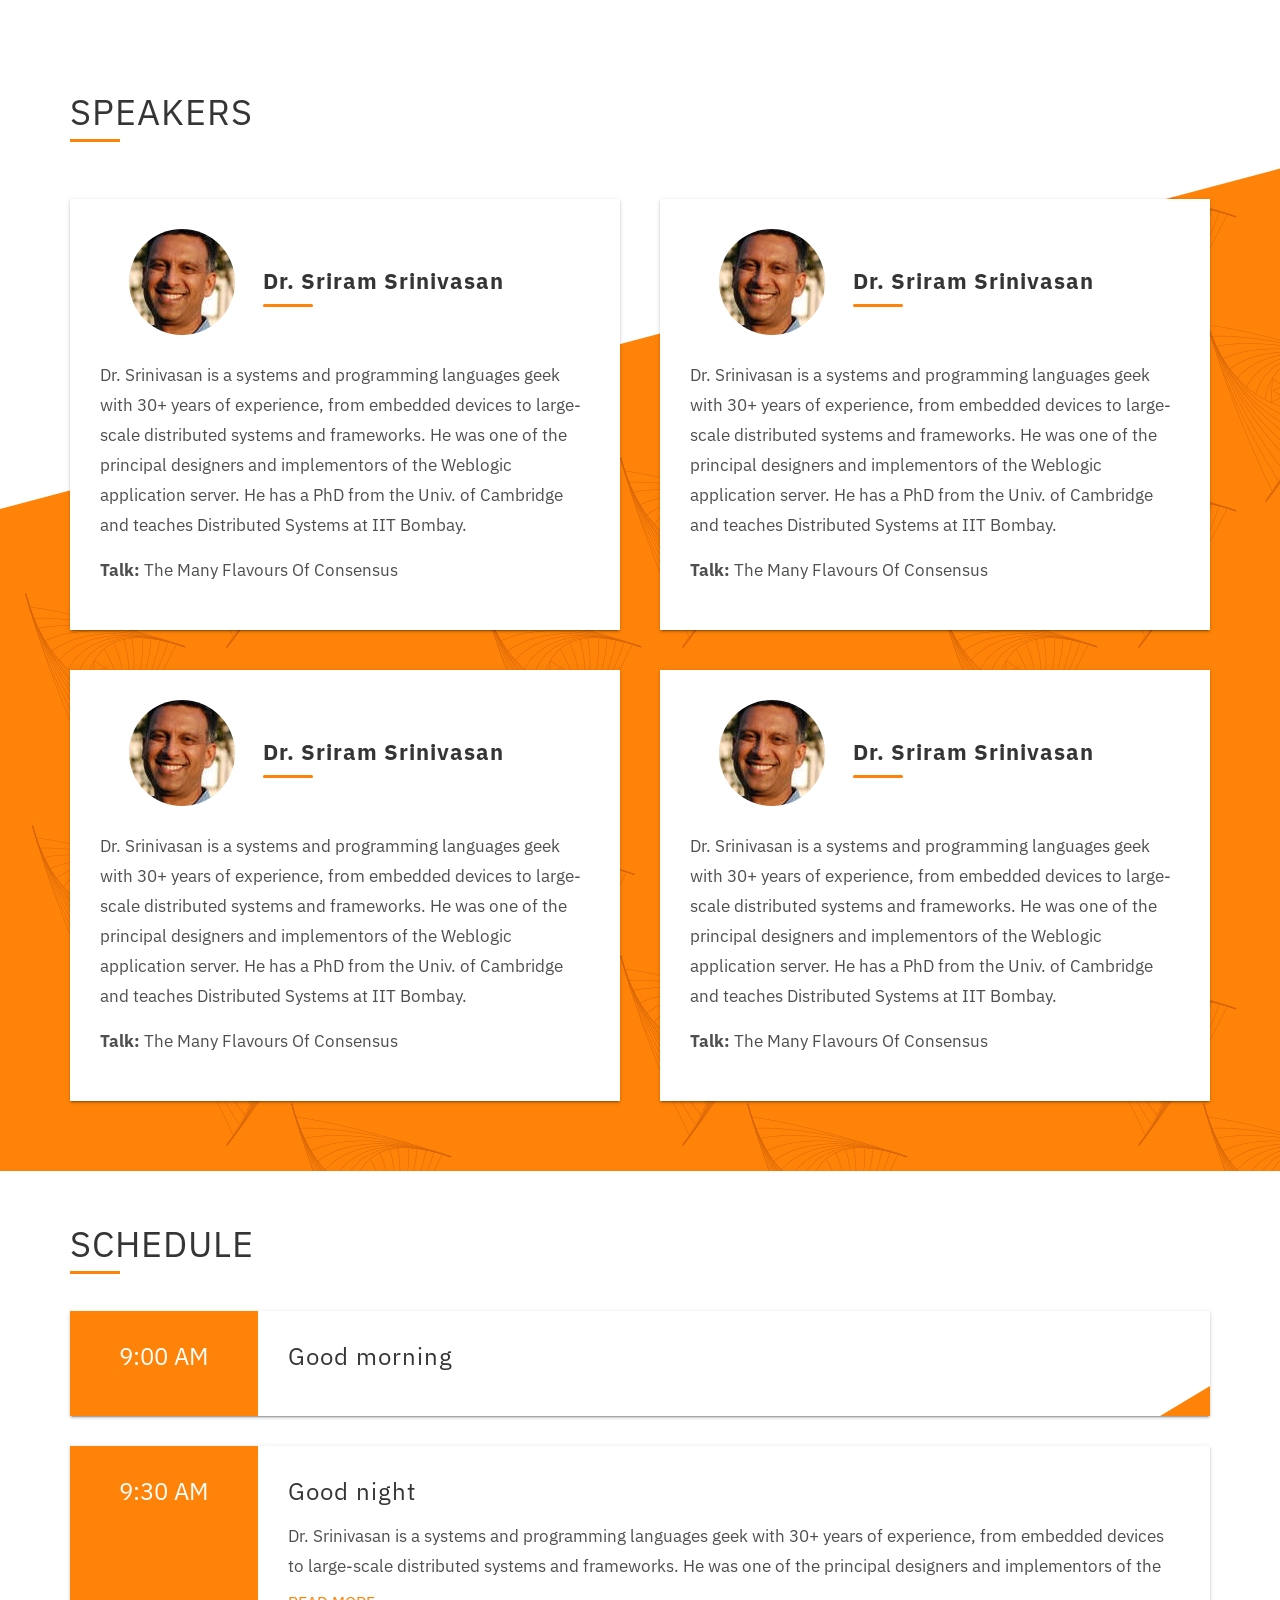
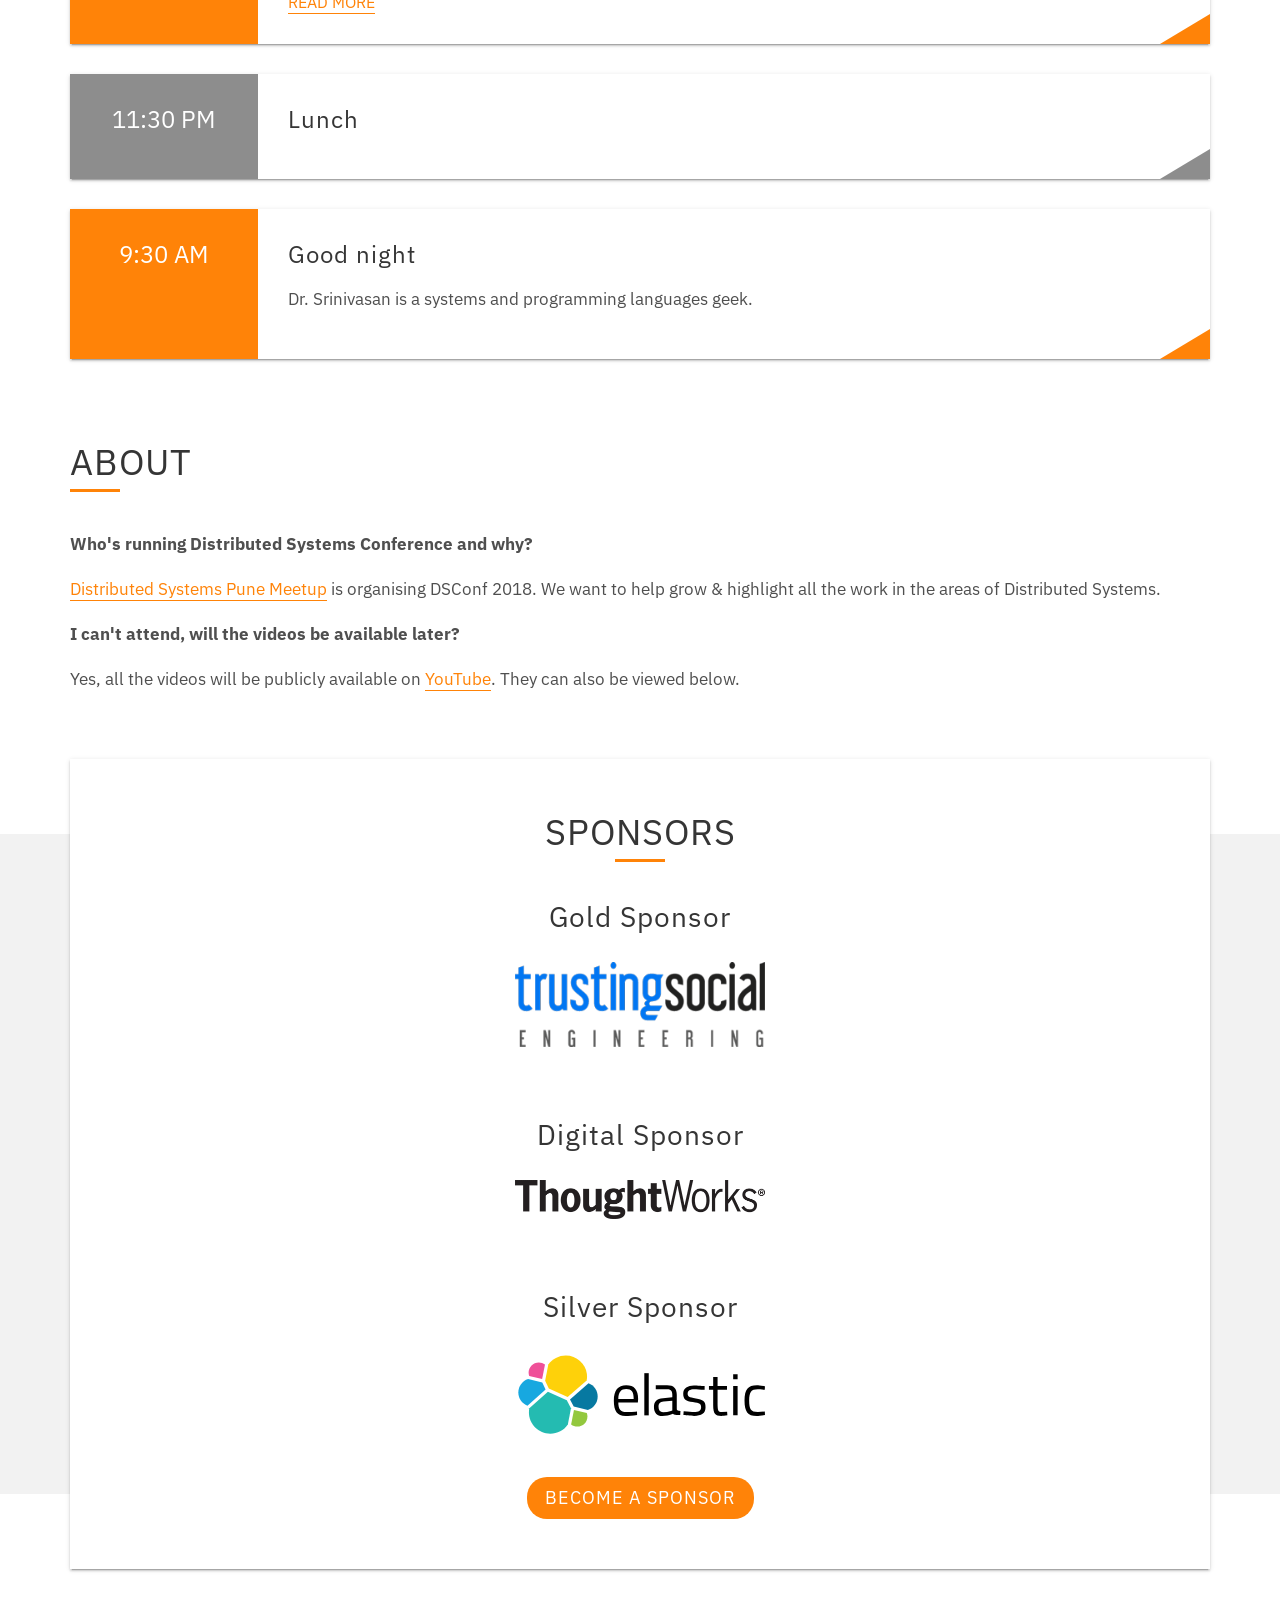
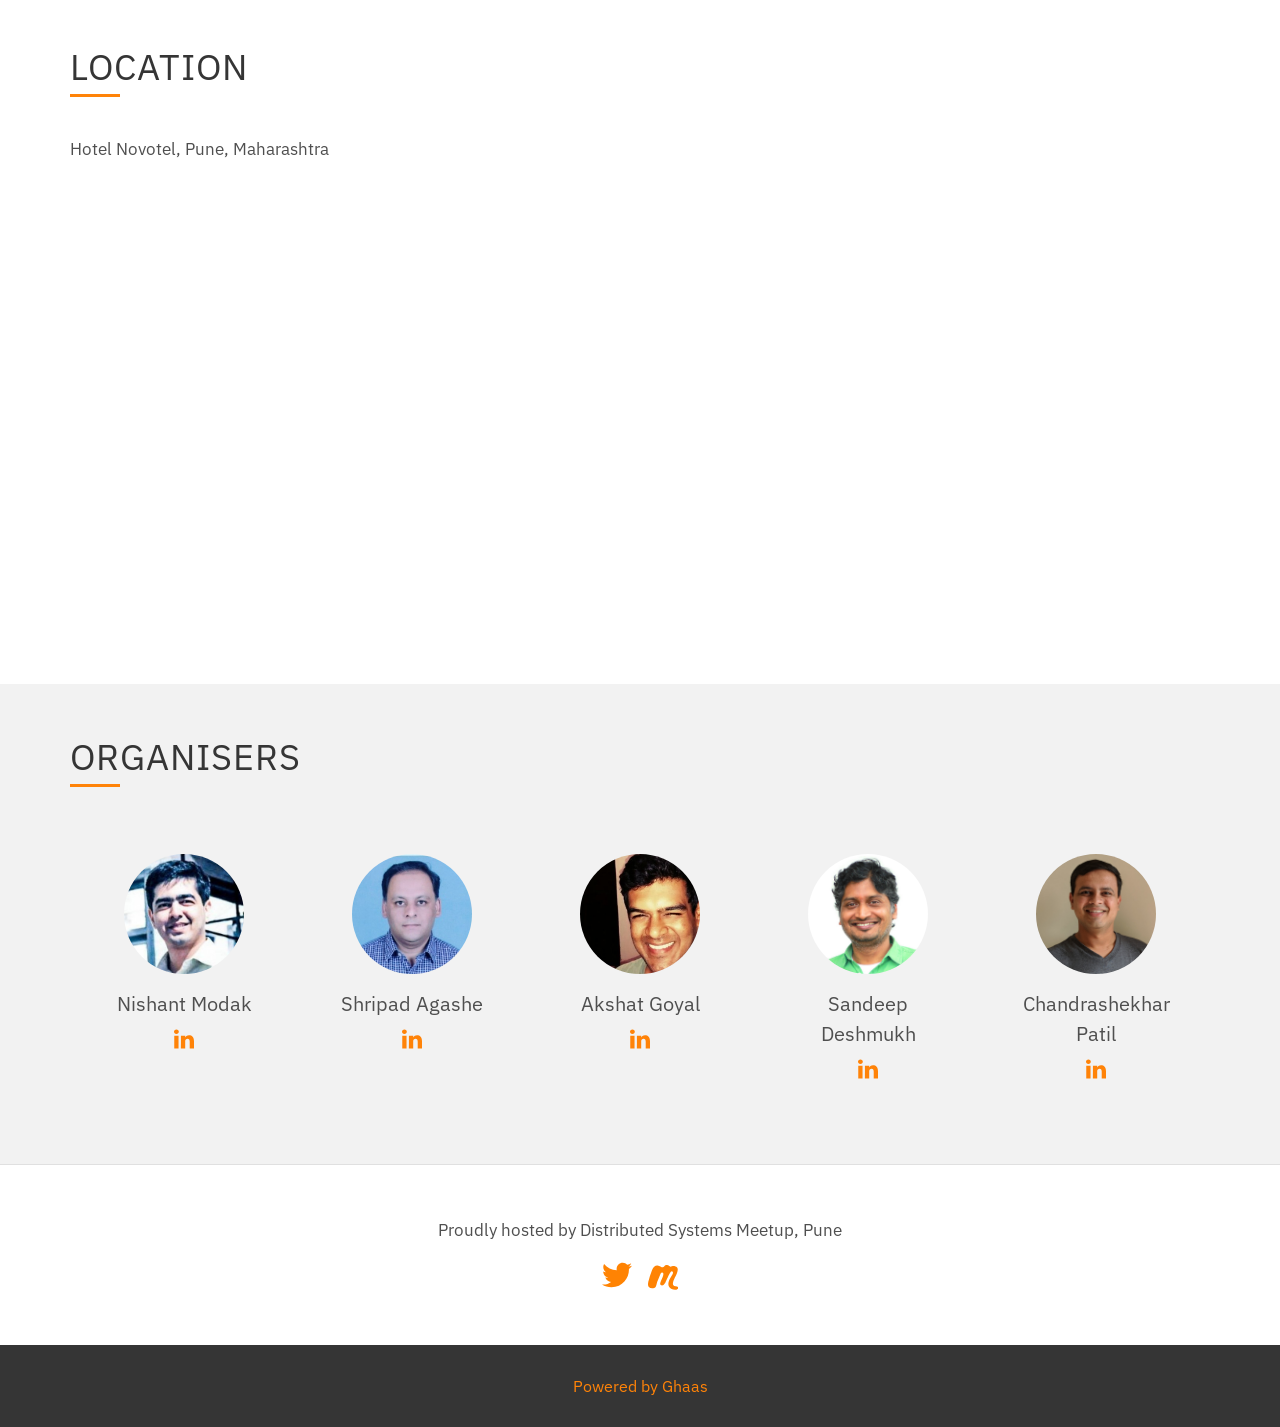
==== commit e3714e42: "updated organisers, hero section style fixes" ====
--- a/index.html
+++ b/index.html
@@ -1 +1 @@
-<!DOCTYPE html><html lang="en"><head><!-- Google Tag Manager--><script>(function(w,d,s,l,i){w[l]=w[l]||[];w[l].push({'gtm.start': new Date().getTime(),event:'gtm.js'});var f=d.getElementsByTagName(s)[0],j=d.createElement(s),dl=l!='dataLayer'?'&l='+l:'';j.async=true;j.src='https://www.googletagmanager.com/gtm.js?id='+i+dl;f.parentNode.insertBefore(j,f);})(window,document,'script','dataLayer','GTM-WKQJ2JG');</script><meta charset="UTF-8"><meta name="viewport" content="width=device-width, initial-scale=1.0"><meta http-equiv="X-UA-Compatible" content="ie=edge"><title>DSConf 2019 | India's Premier Distributed Systems Conference</title><link href="https://fonts.googleapis.com/css?family=IBM+Plex+Sans:400,400i,700,700i" rel="stylesheet"><link rel="stylesheet" href="assets/css/style.css"><link rel="icon" type="image/png" href="assets/img/DSConf_logo.png"><!-- Search Engine--><meta name="description" content="Best Practices | Future of Distributed Systems"><meta name="image" content="https://dsconf.in/assets/img/site-image-meta.jpg"><!-- Schema.org for Google--><meta itemprop="name" content="DSConf 2019 | India's Premier Distributed Systems Conference"><meta itemprop="description" content="Best Practices | Future of Distributed Systems"><meta itemprop="image" content="https://dsconf.in/assets/img/site-image-meta.jpg"><!-- Twitter--><meta name="twitter:card" content="summary"><meta name="twitter:title" content="DSConf 2019 | India's Premier Distributed Systems Conference"><meta name="twitter:description" content="Best Practices | Future of Distributed Systems"><meta name="twitter:site" content="@dist_sys"><meta name="twitter:creator" content="@dist_sys"><meta name="twitter:image:src" content="https://dsconf.in/assets/img/site-image-meta.jpg"><!-- Open Graph general (Facebook, Pinterest & Google+)--><meta name="og:title" content="DSConf 2019 | India's Premier Distributed Systems Conference"><meta name="og:description" content="Best Practices | Future of Distributed Systems"><meta name="og:image" content="https://dsconf.in/assets/img/site-image-meta.jpg"><meta name="og:url" content="https://dsconf.in"><meta name="og:site_name" content="DSConf 2019"><meta name="og:type" content="website"></head><body><!-- Google Tag Manager (noscript)--><noscript><iframe src="https://www.googletagmanager.com/ns.html?id=GTM-WKQJ2JG" height="0" width="0" style="display:none;visibility:hidden"></iframe></noscript><nav id="navbar"><div class="container"><img class="nav-menu-icon" src="assets/img/menu.svg"><a class="button nav-mob-cta" href="#!">Register now</a><ul id="navbar-ul"><li class="navbar-ul--first"><span>x</span></li><li><a href="sponsor/">Become a Sponsor</a></li><li><a href="2018/">DSConf 2018</a></li><li><a href="code-of-conduct/">Code of Conduct</a></li><li><a href="https://www.youtube.com/channel/UCL7eo0uzidPltfX6b8-4KYQ?sub_confirmation=1" target="_blank" rel="noopener noreferrer">Watch DSConf 2018</a></li><li><a class="button navbar-ul--last" onclick="popup('distributed-systems-conference-2019-331002');">Register now</a></li></ul></div></nav><main id="main"><section class="section-hero"><div class="container"><div class="section-hero__wrapper"><img class="section-hero__logo" src="assets/img/DSConf2019_logo.svg" alt="DSConf 2019 logo" width="350"><h1>Distributed Systems Conference</h1><p class="primary flow">16 February 2019   |   Pune</p><a class="button" href="https://www.papercall.io/distributed-systems-conf">Submit a Talk</a><button class="button-inverted" onclick="popup('distributed-systems-conference-2019-331002');">Register Now</button><div class="section-hero__social"></div></div></div><img class="section-hero--right-img" src="assets/img/index-hero.png" alt=""><div class="section-hero--shape-bottom"></div></section><section class="section-intro"><div class="section-intro--shape-top"></div><div class="container"><div class="section-intro__sections"><div class="section-intro__section"><h3>Have You Heard Of The Byzantine Problem?</h3><p>It's the classic scenario where the fate of a complete Army depends on the agreement between the Generals. Every General commands a batallion of troops, and their only options are retreat or attack. As long as all the Generals (or the majority) agree to one strategy, there's hope. To make matters worse, there are some Traitors present who would cast their vote selectively - agree with both the groups selectively.</p></div><div class="section-intro__section"><h3>Or That Most of The Big Data Systems Never Make It To Production?</h3><p>Observability is the capability to monitor, analyse and proactively respond to events that occur at runtime in big data systems. Another factor that plays a major role is ‘Operability’ - does the organisation have the ability to operate the big data product. Operability is often termed as the Graveyard of Big Data projects!</p></div></div><div class="section-intro__content"><p>Blockchain and cryptocurreny are also based on Distributed Systems. Blockchain rather exemplifies a disritbuted computing system with high Byzantine Fault Tolerance!</p><br><p>DSConf 2018 is conference dedicated to such problems! We have eminent academicians who've spent years researching such problems sharing their thoughts and approach with you. We also have distinguised engineers who've built some really large scale distributed systems talking about practical aspects of distributed systems. The talks are curated in a way to stimulate deep thinking as well has a practical approach to distributed systems.</p><br><p><em>If you like geeking out on mathematical problems or building technology for the future, this conference is a must attend!</em></p></div></div></section><section class="section-speakers"><div class="section-speakers--shape-top"></div><div class="container"><h2 class="dash-underline">Speakers</h2><div class="section-speakers__items"><div class="section-speakers__item"><div class="section-speakers__item--wrapper"><div class="section-speakers__item--left"><img src="assets/img/sriram.jpg" alt="sriram"></div><div class="section-speakers__item--right"><h3>Dr. Sriram Srinivasan</h3></div></div><div class="section-speakers__item--text"><p>Dr. Srinivasan is a systems and programming languages geek with 30+ years of experience, from embedded devices to large-scale distributed systems and frameworks. He was one of the principal designers and implementors of the Weblogic application server. He has a PhD from the Univ. of Cambridge and teaches Distributed Systems at IIT Bombay.</p><p> <strong>Talk: </strong>The Many Flavours Of Consensus</p></div></div><div class="section-speakers__item"><div class="section-speakers__item--wrapper"><div class="section-speakers__item--left"><img src="assets/img/sriram.jpg" alt="sriram"></div><div class="section-speakers__item--right"><h3>Dr. Sriram Srinivasan</h3></div></div><div class="section-speakers__item--text"><p>Dr. Srinivasan is a systems and programming languages geek with 30+ years of experience, from embedded devices to large-scale distributed systems and frameworks. He was one of the principal designers and implementors of the Weblogic application server. He has a PhD from the Univ. of Cambridge and teaches Distributed Systems at IIT Bombay.</p><p> <strong>Talk: </strong>The Many Flavours Of Consensus</p></div></div></div><div class="section-speakers__items"><div class="section-speakers__item"><div class="section-speakers__item--wrapper"><div class="section-speakers__item--left"><img src="assets/img/sriram.jpg" alt="sriram"></div><div class="section-speakers__item--right"><h3>Dr. Sriram Srinivasan</h3></div></div><div class="section-speakers__item--text"><p>Dr. Srinivasan is a systems and programming languages geek with 30+ years of experience, from embedded devices to large-scale distributed systems and frameworks. He was one of the principal designers and implementors of the Weblogic application server. He has a PhD from the Univ. of Cambridge and teaches Distributed Systems at IIT Bombay.</p><p> <strong>Talk: </strong>The Many Flavours Of Consensus</p></div></div><div class="section-speakers__item"><div class="section-speakers__item--wrapper"><div class="section-speakers__item--left"><img src="assets/img/sriram.jpg" alt="sriram"></div><div class="section-speakers__item--right"><h3>Dr. Sriram Srinivasan</h3></div></div><div class="section-speakers__item--text"><p>Dr. Srinivasan is a systems and programming languages geek with 30+ years of experience, from embedded devices to large-scale distributed systems and frameworks. He was one of the principal designers and implementors of the Weblogic application server. He has a PhD from the Univ. of Cambridge and teaches Distributed Systems at IIT Bombay.</p><p> <strong>Talk: </strong>The Many Flavours Of Consensus</p></div></div></div></div></section><section class="section-schedule"><div class="container"><h2 class="dash-underline">Schedule</h2><div class="section-schedule-item"><div class="section-schedule-item__left"><p>9:00 AM</p></div><div class="section-schedule-item__right"><h3>Good morning</h3></div></div><div class="section-schedule-item"><div class="section-schedule-item__left"><p>9:30 AM</p></div><div class="section-schedule-item__right"><h3>Good night</h3><div class="section-schedule-item__right--text"><p class="truncate-text">Dr. Srinivasan is a systems and programming languages geek with 30+ years of experience, from embedded devices to large-scale distributed systems and frameworks. He was one of the principal designers and implementors of the Weblogic application server. He has a PhD from the Univ. of Cambridge and teaches Distributed Systems at IIT Bombay.</p></div><a class="read-more">READ MORE</a></div></div><div class="section-schedule-item schedule-grey"><div class="section-schedule-item__left"><p>11:30 PM</p></div><div class="section-schedule-item__right"><h3>Lunch</h3></div></div><div class="section-schedule-item"><div class="section-schedule-item__left"><p>9:30 AM</p></div><div class="section-schedule-item__right"><h3>Good night</h3><div class="section-schedule-item__right--text"><p class="truncate-text">Dr. Srinivasan is a systems and programming languages geek.</p></div><a class="read-more">READ MORE</a></div></div></div></section><section class="section-about"><div class="container"><h2 class="dash-underline">About</h2><p> <strong>Who&apos;s running Distributed Systems Conference and why?</strong></p><p> <a href="http://meetup.com/Distributed-Systems-Meetup/" target="_blank" rel="noreferrer noopener">Distributed Systems Pune Meetup</a> is organising DSConf 2018. We want to help grow &amp; highlight all the work in the areas of Distributed Systems.</p><p> <strong>I can't attend, will the videos be available later?</strong></p><p>Yes, all the videos will be publicly available on <a href="https://www.youtube.com/channel/UCL7eo0uzidPltfX6b8-4KYQ" target="_blank" rel="noreferrer noopener">YouTube</a>. They can also be viewed below.</p></div></section><section class="section-sponsors"><div class="container"><div class="section-sponsors__wrapper"><h2 class="dash-underline dash-underline-center">Sponsors</h2><h3>Gold Sponsor</h3><a href="https://trustingsocial.com" target="_blank" rel="noopener noreferrer"><img src="assets/img/Trusting-Social-engineering-color-on-White.png" alt="Trusting Social Engineering logo" title="Trusting Social Engineering"></a><h3>Digital Sponsor</h3><a href="https://www.thoughtworks.com/" target="_blank" rel="noopener noreferrer"><img src="assets/img/thought-works-logo.png" alt="Thought Works logo" title="Thought Works"></a><h3>Silver Sponsor</h3><a href="https://elastic.co/" target="_blank" rel="noopener noreferrer"><img src="assets/img/elastic-logo.svg" alt="Elasticsearch logo" title="Elasticsearch"></a><div><a class="button" href="sponsor/">Become a Sponsor</a></div></div></div></section><section class="section-location"><div class="container"><h2 class="dash-underline">Location</h2><p>Hotel Novotel, Pune, Maharashtra</p><iframe src="https://www.google.com/maps/embed?pb=!1m18!1m12!1m3!1d7564.523938641499!2d73.91137682258827!3d18.56222457027324!2m3!1f0!2f0!3f0!3m2!1i1024!2i768!4f13.1!3m3!1m2!1s0x3bc2c13f953dc837%3A0xb6782032b34e422e!2sNovotel+Pune+Nagar+Road!5e0!3m2!1sen!2sin!4v1542028023287" width="100%" height="450" frameborder="0" style="border:0" allowfullscreen=""></iframe></div></section><section class="section-organisers"><div class="container"><h2 class="dash-underline">Organisers</h2><div class="section-organisers__items"><div class="section-organisers__item"><img class="section-organisers__item--avatar" src="assets/img/sriram.jpg" alt=""><p>Nishant Modak</p><a class="section-organisers__item--link" href="https://www.linkedin.com/in/"><img src="assets/img/linkedin.svg" alt="linkedin"></a></div><div class="section-organisers__item"><img class="section-organisers__item--avatar" src="assets/img/sriram.jpg" alt=""><p>Nishant Modak</p><a class="section-organisers__item--link" href="https://www.linkedin.com/in/"><img src="assets/img/linkedin.svg" alt="linkedin"></a></div><div class="section-organisers__item"><img class="section-organisers__item--avatar" src="assets/img/sriram.jpg" alt=""><p>Nishant Modak</p><a class="section-organisers__item--link" href="https://www.linkedin.com/in/"><img src="assets/img/linkedin.svg" alt="linkedin"></a></div><div class="section-organisers__item"><img class="section-organisers__item--avatar" src="assets/img/sriram.jpg" alt=""><p>Nishant Modak</p><a class="section-organisers__item--link" href="https://www.linkedin.com/in/"><img src="assets/img/linkedin.svg" alt="linkedin"></a></div><div class="section-organisers__item"><img class="section-organisers__item--avatar" src="assets/img/sriram.jpg" alt=""><p>Nishant Modak</p><a class="section-organisers__item--link" href="https://www.linkedin.com/in/"><img src="assets/img/linkedin.svg" alt="linkedin"></a></div></div></div></section></main><footer><div class="footer-links"><div class="container"><p>Proudly hosted by Distributed Systems Meetup, Pune</p><a href="https://twitter.com/dist_sys" target="_blank" rel="noopener noreferrer"><img src="assets/img/twitter-white.svg" width="30" alt="dsconf twitter"></a><a href="https://www.meetup.com/Distributed-Systems-Meetup/" target="_blank" rel="noopener noreferrer"><img src="assets/img/meetup-white.svg" width="30" alt="dsconf meetup"></a></div></div><div class="footer-copyright"><div class="container"><a href="https://ghaas.xyz" target="_blank" rel="noopener noreferrer">Powered by Ghaas</a></div></div></footer><noscript id="tsNoJsMsg">Javascript on your browser is not enabled.</noscript><script src="//www.townscript.com/popup-widget/townscript-widget.nocache.js" type="text/javascript"></script><script src="assets/js/app.js" type="text/javascript"></script></body></html>+<!DOCTYPE html><html lang="en"><head><!-- Google Tag Manager--><script>(function(w,d,s,l,i){w[l]=w[l]||[];w[l].push({'gtm.start': new Date().getTime(),event:'gtm.js'});var f=d.getElementsByTagName(s)[0],j=d.createElement(s),dl=l!='dataLayer'?'&l='+l:'';j.async=true;j.src='https://www.googletagmanager.com/gtm.js?id='+i+dl;f.parentNode.insertBefore(j,f);})(window,document,'script','dataLayer','GTM-WKQJ2JG');</script><meta charset="UTF-8"><meta name="viewport" content="width=device-width, initial-scale=1.0"><meta http-equiv="X-UA-Compatible" content="ie=edge"><title>DSConf 2019 | India's Premier Distributed Systems Conference</title><link href="https://fonts.googleapis.com/css?family=IBM+Plex+Sans:400,400i,700,700i" rel="stylesheet"><link rel="stylesheet" href="assets/css/style.css"><link rel="icon" type="image/png" href="assets/img/DSConf_logo.png"><!-- Search Engine--><meta name="description" content="Best Practices | Future of Distributed Systems"><meta name="image" content="https://dsconf.in/assets/img/site-image-meta.jpg"><!-- Schema.org for Google--><meta itemprop="name" content="DSConf 2019 | India's Premier Distributed Systems Conference"><meta itemprop="description" content="Best Practices | Future of Distributed Systems"><meta itemprop="image" content="https://dsconf.in/assets/img/site-image-meta.jpg"><!-- Twitter--><meta name="twitter:card" content="summary"><meta name="twitter:title" content="DSConf 2019 | India's Premier Distributed Systems Conference"><meta name="twitter:description" content="Best Practices | Future of Distributed Systems"><meta name="twitter:site" content="@dist_sys"><meta name="twitter:creator" content="@dist_sys"><meta name="twitter:image:src" content="https://dsconf.in/assets/img/site-image-meta.jpg"><!-- Open Graph general (Facebook, Pinterest & Google+)--><meta name="og:title" content="DSConf 2019 | India's Premier Distributed Systems Conference"><meta name="og:description" content="Best Practices | Future of Distributed Systems"><meta name="og:image" content="https://dsconf.in/assets/img/site-image-meta.jpg"><meta name="og:url" content="https://dsconf.in"><meta name="og:site_name" content="DSConf 2019"><meta name="og:type" content="website"></head><body><!-- Google Tag Manager (noscript)--><noscript><iframe src="https://www.googletagmanager.com/ns.html?id=GTM-WKQJ2JG" height="0" width="0" style="display:none;visibility:hidden"></iframe></noscript><nav id="navbar"><div class="container"><img class="nav-menu-icon" src="assets/img/menu.svg"><a class="button nav-mob-cta" href="#!">Register now</a><ul id="navbar-ul"><li class="navbar-ul--first"><span>x</span></li><li><a href="sponsor/">Become a Sponsor</a></li><li><a href="2018/">DSConf 2018</a></li><li><a href="code-of-conduct/">Code of Conduct</a></li><li><a href="https://www.youtube.com/channel/UCL7eo0uzidPltfX6b8-4KYQ?sub_confirmation=1" target="_blank" rel="noopener noreferrer">Watch DSConf 2018</a></li><li><a class="button navbar-ul--last" onclick="popup('distributed-systems-conference-2019-331002');">Register now</a></li></ul></div></nav><main id="main"><section class="section-hero"><div class="container"><div class="section-hero__wrapper"><img class="section-hero__logo" src="assets/img/DSConf2019_logo.svg" alt="DSConf 2019 logo" width="350"><h1>Distributed Systems Conference</h1><p class="primary flow">16 February 2019   |   Pune</p><a class="button" href="https://www.papercall.io/distributed-systems-conf">Submit a Talk</a><button class="button-inverted" onclick="popup('distributed-systems-conference-2019-331002');">Register Now</button><div class="section-hero__social"></div></div></div><img class="section-hero--right-img" src="assets/img/index-hero.png" alt=""><div class="section-hero--shape-bottom"></div></section><section class="section-intro"><div class="section-intro--shape-top"></div><div class="container"><div class="section-intro__sections"><div class="section-intro__section"><h3>Have You Heard Of The Byzantine Problem?</h3><p>It's the classic scenario where the fate of a complete Army depends on the agreement between the Generals. Every General commands a batallion of troops, and their only options are retreat or attack. As long as all the Generals (or the majority) agree to one strategy, there's hope. To make matters worse, there are some Traitors present who would cast their vote selectively - agree with both the groups selectively.</p></div><div class="section-intro__section"><h3>Or That Most of The Big Data Systems Never Make It To Production?</h3><p>Observability is the capability to monitor, analyse and proactively respond to events that occur at runtime in big data systems. Another factor that plays a major role is ‘Operability’ - does the organisation have the ability to operate the big data product. Operability is often termed as the Graveyard of Big Data projects!</p></div></div><div class="section-intro__content"><p>Blockchain and cryptocurreny are also based on Distributed Systems. Blockchain rather exemplifies a disritbuted computing system with high Byzantine Fault Tolerance!</p><br><p>DSConf 2018 is conference dedicated to such problems! We have eminent academicians who've spent years researching such problems sharing their thoughts and approach with you. We also have distinguised engineers who've built some really large scale distributed systems talking about practical aspects of distributed systems. The talks are curated in a way to stimulate deep thinking as well has a practical approach to distributed systems.</p><br><p><em>If you like geeking out on mathematical problems or building technology for the future, this conference is a must attend!</em></p></div></div></section><section class="section-speakers"><div class="section-speakers--shape-top"></div><div class="container"><h2 class="dash-underline">Speakers</h2><div class="section-speakers__items"><div class="section-speakers__item"><div class="section-speakers__item--wrapper"><div class="section-speakers__item--left"><img src="assets/img/sriram.jpg" alt="sriram"></div><div class="section-speakers__item--right"><h3>Dr. Sriram Srinivasan</h3></div></div><div class="section-speakers__item--text"><p>Dr. Srinivasan is a systems and programming languages geek with 30+ years of experience, from embedded devices to large-scale distributed systems and frameworks. He was one of the principal designers and implementors of the Weblogic application server. He has a PhD from the Univ. of Cambridge and teaches Distributed Systems at IIT Bombay.</p><p> <strong>Talk: </strong>The Many Flavours Of Consensus</p></div></div><div class="section-speakers__item"><div class="section-speakers__item--wrapper"><div class="section-speakers__item--left"><img src="assets/img/sriram.jpg" alt="sriram"></div><div class="section-speakers__item--right"><h3>Dr. Sriram Srinivasan</h3></div></div><div class="section-speakers__item--text"><p>Dr. Srinivasan is a systems and programming languages geek with 30+ years of experience, from embedded devices to large-scale distributed systems and frameworks. He was one of the principal designers and implementors of the Weblogic application server. He has a PhD from the Univ. of Cambridge and teaches Distributed Systems at IIT Bombay.</p><p> <strong>Talk: </strong>The Many Flavours Of Consensus</p></div></div></div><div class="section-speakers__items"><div class="section-speakers__item"><div class="section-speakers__item--wrapper"><div class="section-speakers__item--left"><img src="assets/img/sriram.jpg" alt="sriram"></div><div class="section-speakers__item--right"><h3>Dr. Sriram Srinivasan</h3></div></div><div class="section-speakers__item--text"><p>Dr. Srinivasan is a systems and programming languages geek with 30+ years of experience, from embedded devices to large-scale distributed systems and frameworks. He was one of the principal designers and implementors of the Weblogic application server. He has a PhD from the Univ. of Cambridge and teaches Distributed Systems at IIT Bombay.</p><p> <strong>Talk: </strong>The Many Flavours Of Consensus</p></div></div><div class="section-speakers__item"><div class="section-speakers__item--wrapper"><div class="section-speakers__item--left"><img src="assets/img/sriram.jpg" alt="sriram"></div><div class="section-speakers__item--right"><h3>Dr. Sriram Srinivasan</h3></div></div><div class="section-speakers__item--text"><p>Dr. Srinivasan is a systems and programming languages geek with 30+ years of experience, from embedded devices to large-scale distributed systems and frameworks. He was one of the principal designers and implementors of the Weblogic application server. He has a PhD from the Univ. of Cambridge and teaches Distributed Systems at IIT Bombay.</p><p> <strong>Talk: </strong>The Many Flavours Of Consensus</p></div></div></div></div></section><section class="section-schedule"><div class="container"><h2 class="dash-underline">Schedule</h2><div class="section-schedule-item"><div class="section-schedule-item__left"><p>9:00 AM</p></div><div class="section-schedule-item__right"><h3>Good morning</h3></div></div><div class="section-schedule-item"><div class="section-schedule-item__left"><p>9:30 AM</p></div><div class="section-schedule-item__right"><h3>Good night</h3><div class="section-schedule-item__right--text"><p class="truncate-text">Dr. Srinivasan is a systems and programming languages geek with 30+ years of experience, from embedded devices to large-scale distributed systems and frameworks. He was one of the principal designers and implementors of the Weblogic application server. He has a PhD from the Univ. of Cambridge and teaches Distributed Systems at IIT Bombay.</p></div><a class="read-more">READ MORE</a></div></div><div class="section-schedule-item schedule-grey"><div class="section-schedule-item__left"><p>11:30 PM</p></div><div class="section-schedule-item__right"><h3>Lunch</h3></div></div><div class="section-schedule-item"><div class="section-schedule-item__left"><p>9:30 AM</p></div><div class="section-schedule-item__right"><h3>Good night</h3><div class="section-schedule-item__right--text"><p class="truncate-text">Dr. Srinivasan is a systems and programming languages geek.</p></div><a class="read-more">READ MORE</a></div></div></div></section><section class="section-about"><div class="container"><h2 class="dash-underline">About</h2><p> <strong>Who&apos;s running Distributed Systems Conference and why?</strong></p><p> <a href="http://meetup.com/Distributed-Systems-Meetup/" target="_blank" rel="noreferrer noopener">Distributed Systems Pune Meetup</a> is organising DSConf 2018. We want to help grow &amp; highlight all the work in the areas of Distributed Systems.</p><p> <strong>I can't attend, will the videos be available later?</strong></p><p>Yes, all the videos will be publicly available on <a href="https://www.youtube.com/channel/UCL7eo0uzidPltfX6b8-4KYQ" target="_blank" rel="noreferrer noopener">YouTube</a>. They can also be viewed below.</p></div></section><section class="section-sponsors"><div class="container"><div class="section-sponsors__wrapper"><h2 class="dash-underline dash-underline-center">Sponsors</h2><h3>Gold Sponsor</h3><a href="https://trustingsocial.com" target="_blank" rel="noopener noreferrer"><img src="assets/img/Trusting-Social-engineering-color-on-White.png" alt="Trusting Social Engineering logo" title="Trusting Social Engineering"></a><h3>Digital Sponsor</h3><a href="https://www.thoughtworks.com/" target="_blank" rel="noopener noreferrer"><img src="assets/img/thought-works-logo.png" alt="Thought Works logo" title="Thought Works"></a><h3>Silver Sponsor</h3><a href="https://elastic.co/" target="_blank" rel="noopener noreferrer"><img src="assets/img/elastic-logo.svg" alt="Elasticsearch logo" title="Elasticsearch"></a><div><a class="button" href="sponsor/">Become a Sponsor</a></div></div></div></section><section class="section-location"><div class="container"><h2 class="dash-underline">Location</h2><p>Hotel Novotel, Pune, Maharashtra</p><iframe src="https://www.google.com/maps/embed?pb=!1m18!1m12!1m3!1d7564.523938641499!2d73.91137682258827!3d18.56222457027324!2m3!1f0!2f0!3f0!3m2!1i1024!2i768!4f13.1!3m3!1m2!1s0x3bc2c13f953dc837%3A0xb6782032b34e422e!2sNovotel+Pune+Nagar+Road!5e0!3m2!1sen!2sin!4v1542028023287" width="100%" height="450" frameborder="0" style="border:0" allowfullscreen=""></iframe></div></section><section class="section-organisers"><div class="container"><h2 class="dash-underline">Organisers</h2><div class="section-organisers__items"><div class="section-organisers__item"><img class="section-organisers__item--avatar" src="assets/img/nishant-modak.jpg" alt="Nishant Modak"><p>Nishant Modak</p><a class="section-organisers__item--link" href="https://www.linkedin.com/in/modak/" target="_blank" rel="noopener noreferrer"><img src="assets/img/linkedin.svg" alt="linkedin"></a></div><div class="section-organisers__item"><img class="section-organisers__item--avatar" src="assets/img/shripad-agashe.jpg" alt="shripad agashe"><p>Shripad Agashe</p><a class="section-organisers__item--link" href="https://www.linkedin.com/in/sagashe/" target="_blank" rel="noopener noreferrer"><img src="assets/img/linkedin.svg" alt="linkedin"></a></div><div class="section-organisers__item"><img class="section-organisers__item--avatar" src="assets/img/akshat-goyal.jpg" alt="akshat goyal"><p>Akshat Goyal</p><a class="section-organisers__item--link" href="https://www.linkedin.com/in/akshat-goyal/" target="_blank" rel="noopener noreferrer"><img src="assets/img/linkedin.svg" alt="linkedin"></a></div><div class="section-organisers__item"><img class="section-organisers__item--avatar" src="assets/img/sandeep-deshmukh.jpg" alt="sandeep deshmukh"><p>Sandeep Deshmukh</p><a class="section-organisers__item--link" href="https://www.linkedin.com/in/sandeep-deshmukh/" target="_blank" rel="noopener noreferrer"><img src="assets/img/linkedin.svg" alt="linkedin"></a></div><div class="section-organisers__item"><img class="section-organisers__item--avatar" src="assets/img/chandrashekhar-patil.jpg" alt="chandrashekhar patil"><p>Chandrashekhar Patil</p><a class="section-organisers__item--link" href="https://www.linkedin.com/in/cshekharpatil/" target="_blank" rel="noopener noreferrer"><img src="assets/img/linkedin.svg" alt="linkedin"></a></div></div></div></section></main><footer><div class="footer-links"><div class="container"><p>Proudly hosted by Distributed Systems Meetup, Pune</p><a href="https://twitter.com/dist_sys" target="_blank" rel="noopener noreferrer"><img src="assets/img/twitter-white.svg" width="30" alt="dsconf twitter"></a><a href="https://www.meetup.com/Distributed-Systems-Meetup/" target="_blank" rel="noopener noreferrer"><img src="assets/img/meetup-white.svg" width="30" alt="dsconf meetup"></a></div></div><div class="footer-copyright"><div class="container"><a href="https://ghaas.xyz" target="_blank" rel="noopener noreferrer">Powered by Ghaas</a></div></div></footer><noscript id="tsNoJsMsg">Javascript on your browser is not enabled.</noscript><script src="//www.townscript.com/popup-widget/townscript-widget.nocache.js" type="text/javascript"></script><script src="assets/js/app.js" type="text/javascript"></script></body></html>
--- a/assets/css/style.css
+++ b/assets/css/style.css
@@ -767,7 +767,7 @@
 }
 
 .section-hero__wrapper {
-  width: 70%;
+  width: 65%;
   padding-top: 170px;
   padding-bottom: 270px
 }
@@ -811,7 +811,7 @@
   display: inline-block;
 }
 
-@media (max-width: 1200px) {
+/* @media (max-width: 1200px) {
   .section-hero {
     background-position: 70% center;
     -webkit-background-size: cover;
@@ -832,50 +832,50 @@
     width: 60%;
     padding: 100px 0
   }
-}
+} */
 
 @media (max-width: 979px) {
-  .section-hero {
+  /* .section-hero {
     background-position: center;
     -webkit-background-size: 100% 100%;
     -moz-background-size: 100%;
     -o-background-size: 100%;
     background-size: 100%;
-    background-image: url("../img/Mobile.jpg")
-  }
+    background-image: url("../img/Mobile.jpg");
+    padding-top: 0
+  } */
 
   .section-hero h1 {
-    font-size: 3em;
-    color: #F2F2F2;
-    padding-top: 100px
-  }
-
-  .section-hero .flow {
+    font-size: 2em;
+  }
+
+  /* .section-hero .flow {
     color: #F2F2F2
   }
 
   .section-hero .button-inverted {
     background-color: #F2F2F2
-  }
-
-  .section-hero .container {
-    -webkit-box-align: baseline;
-    -webkit-align-items: baseline;
-    -moz-box-align: baseline;
-    -ms-flex-align: baseline;
-    align-items: baseline
-  }
-
-  .section-hero .section-hero__logo {
+  } */
+
+
+  /* .section-hero .section-hero__logo {
     width: 30%;
     margin-left: 70%;
     margin-top: 10px
-  }
+  } */
 
   .section-hero__wrapper {
-    width: 100%;
-    padding: 20px 0
-  }
+    /* width: 100%; */
+    padding: 120px 0
+  }
+  .section-hero--right-img {
+    display: block;
+    position: absolute;
+    right: -15%;
+    top: 0;
+    z-index: 999;
+  }
+
 }
 
 @media (max-width: 767px) {
@@ -885,13 +885,15 @@
     -moz-background-size: cover;
     -o-background-size: cover;
     background-size: cover;
-    background-image: url("../img/Mobile.jpg")
+    background-image: url("../img/Mobile.jpg");
+    padding-bottom: 150px;
   }
 
   .section-hero h1 {
-    font-size: 2em;
     color: #F2F2F2;
-    padding-top: 50px
+    font-size: 1.7em;
+    padding-top: 80px;
+    width: 75%;
   }
 
   .section-hero .flow {
@@ -918,7 +920,7 @@
 
   .section-hero__wrapper {
     width: 100%;
-    padding: 20px 0
+    padding: 20px 0;
   }
 
   .section-hero__links a:hover,
@@ -927,17 +929,6 @@
     color: #efefef;
     border-bottom-color: #efefef
   }
-}
-
-@media (max-width: 767px) {
-  .section-hero {
-    padding-bottom: 150px;
-  }
-
-  .section-hero h1 {
-    font-size: 1.7em;
-    padding-top: 80px
-  }
 
   .section-hero--right-img {
     display: none;
@@ -950,6 +941,12 @@
   .section-hero__social div {
     display: block;
     margin-top: 10px;
+  }
+}
+
+@media (max-width: 480px) {
+  .section-hero h1 {
+    width: 100%;
   }
 }
 
@@ -1208,7 +1205,8 @@
   background-color: #f2f2f2;
   padding: 50px 0;
   text-align: center;
-  margin: 100px 0;
+  margin-top: 75px;
+  margin-bottom: 100px;
 }
 
 .section-sponsors__wrapper {
@@ -1260,7 +1258,6 @@
   display: flex;
   flex-wrap: wrap;
   justify-content: center;
-  align-items: center;
 }
 
 .section-organisers__item {
@@ -1279,6 +1276,7 @@
 
 .section-organisers__item--avatar {
   border-radius: 50%;
+  width: 120px;
 }
 
 .section-organisers__item--link {
@@ -1288,6 +1286,16 @@
 .section-organisers__item--link img {
   width: 20px;
   margin-top: 0
+}
+
+@media (max-width: 767px) {
+  .section-organisers__item {
+    padding: 20px;
+  }
+
+  .section-organisers__item--avatar {
+    width: 80px;
+  }
 }
 
 /* Footer */
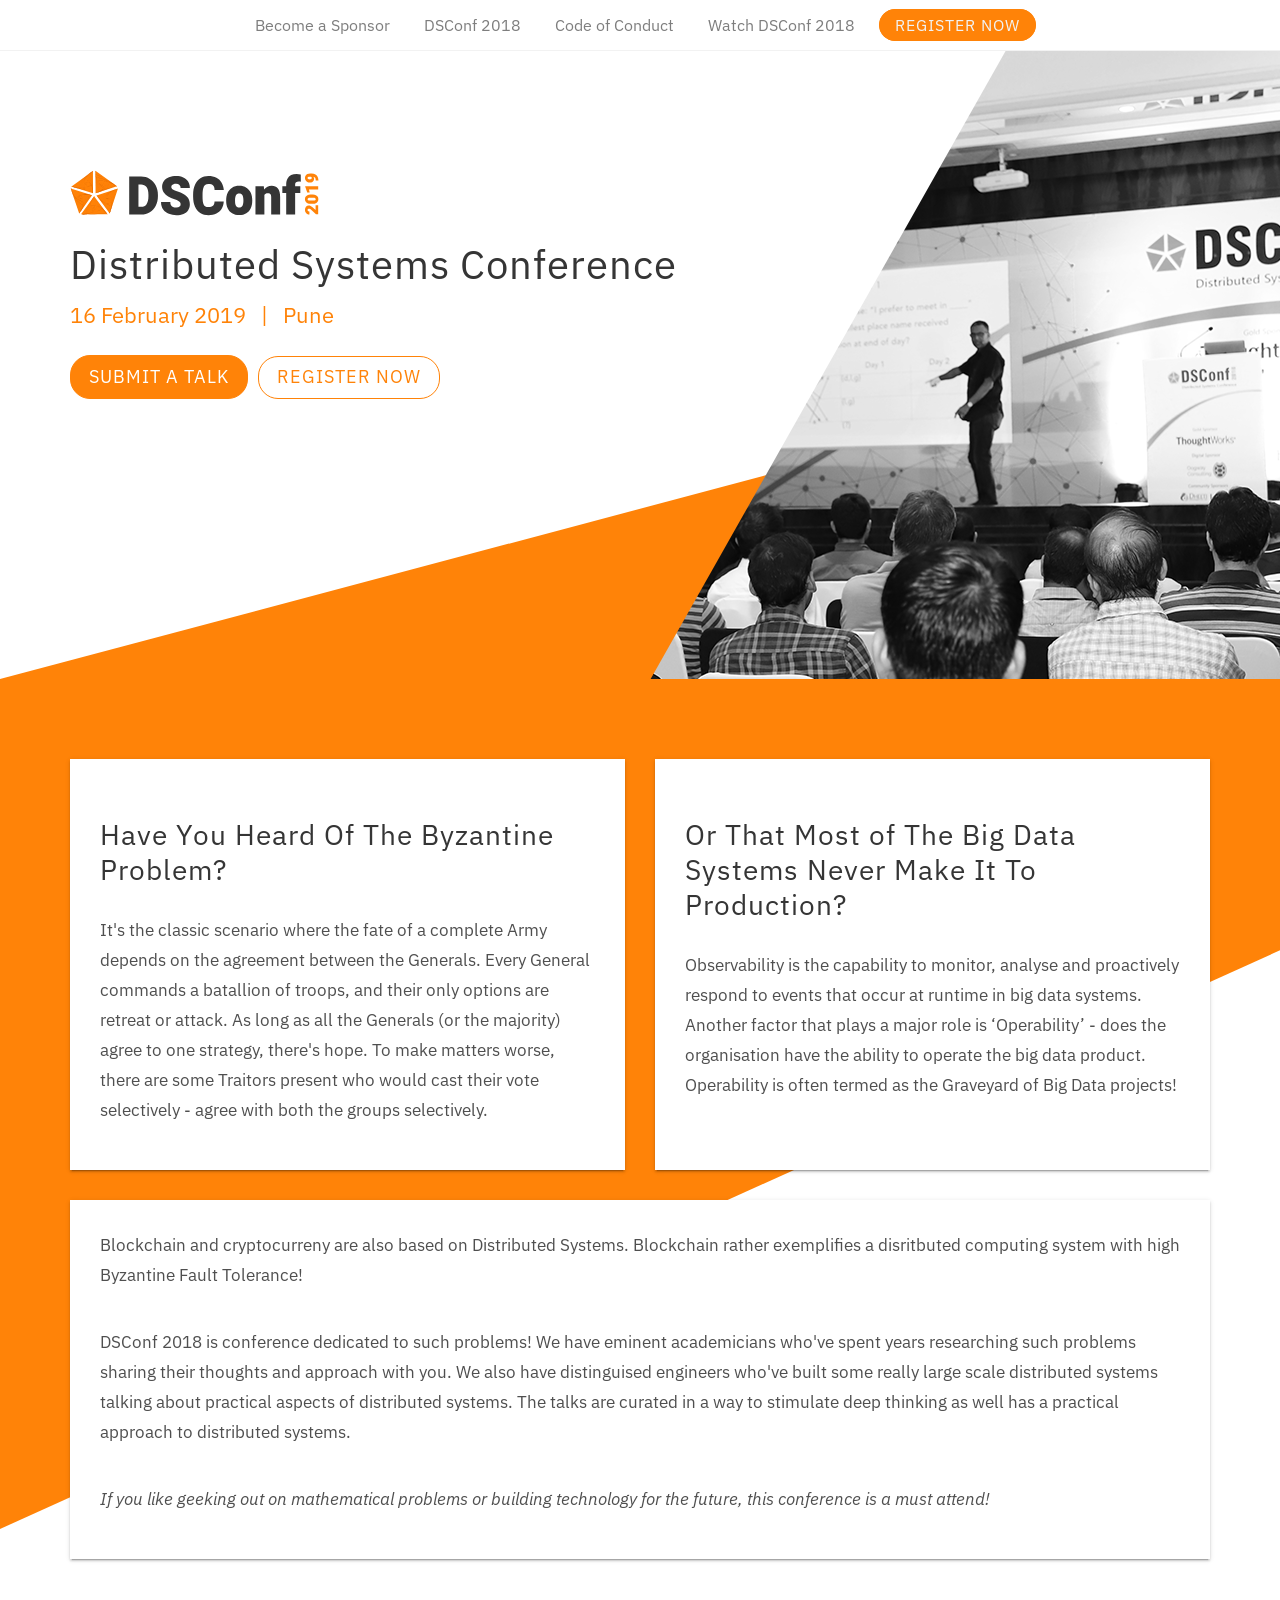
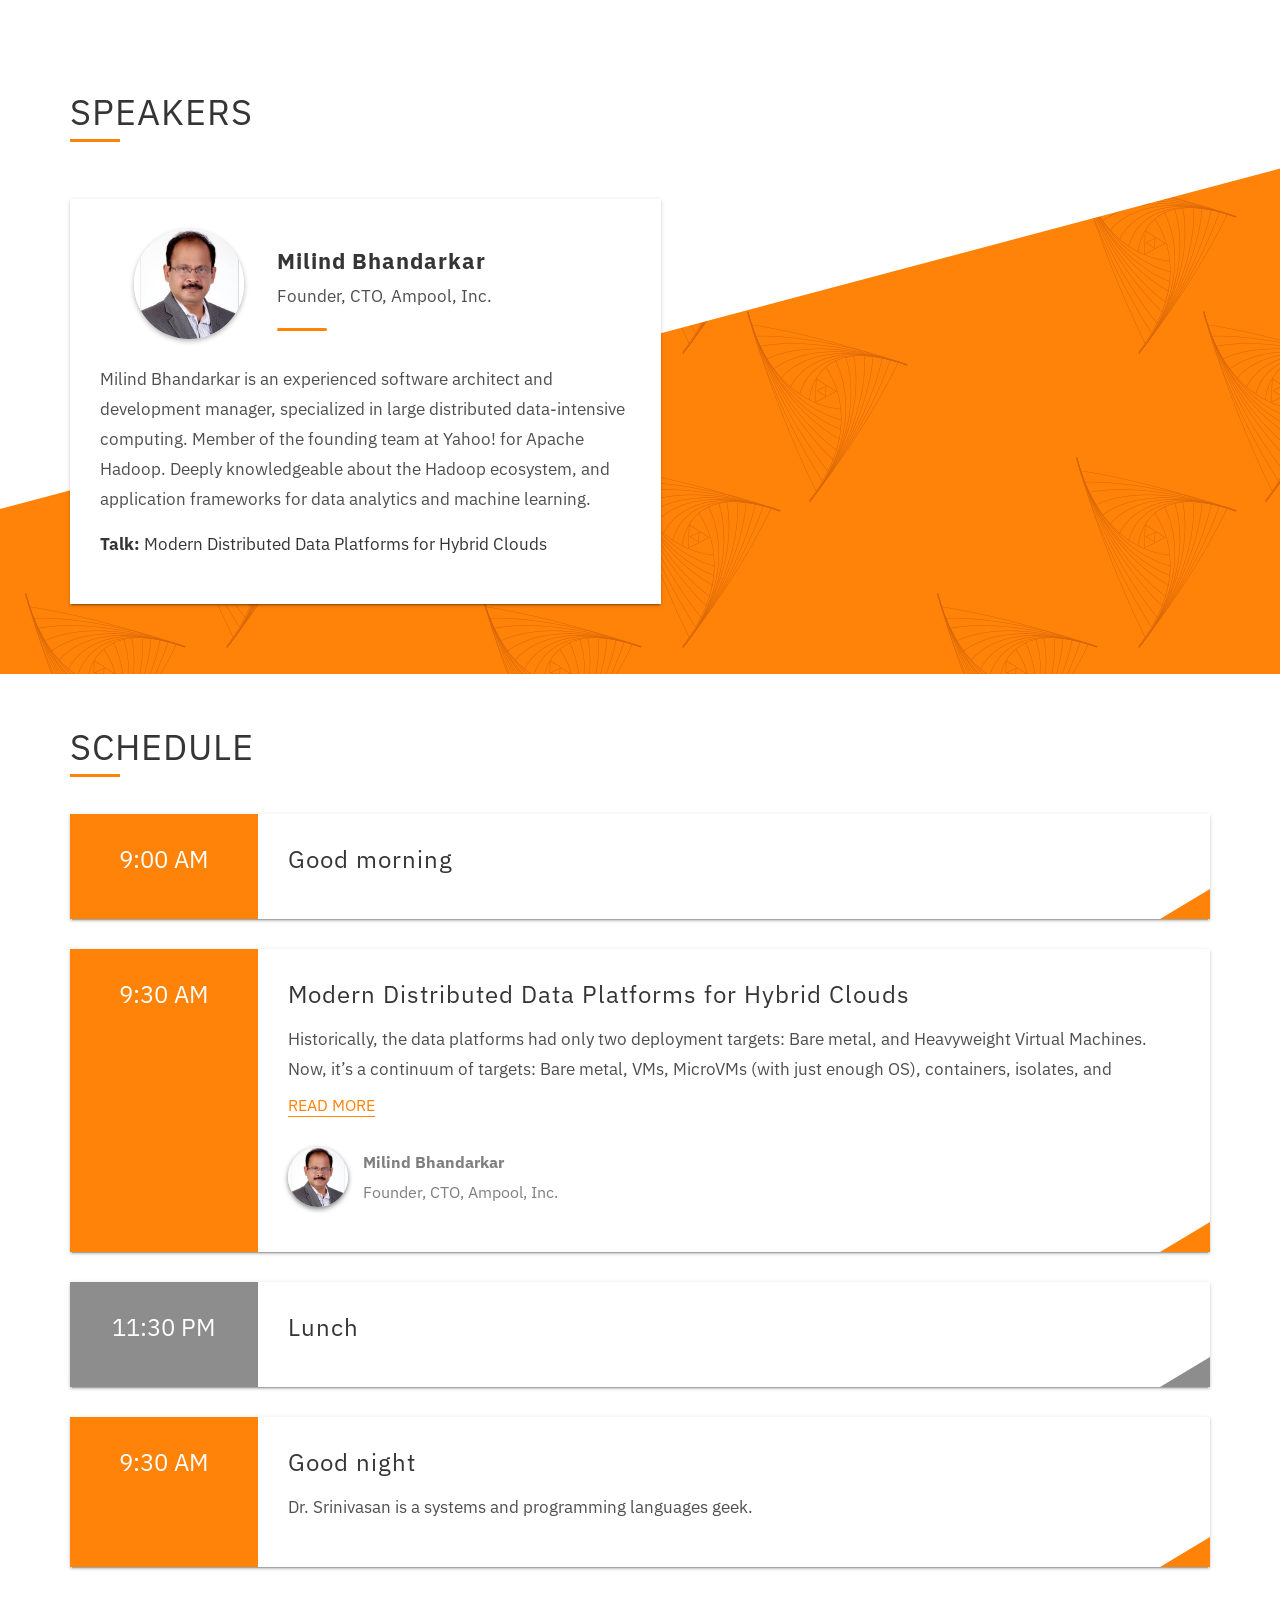
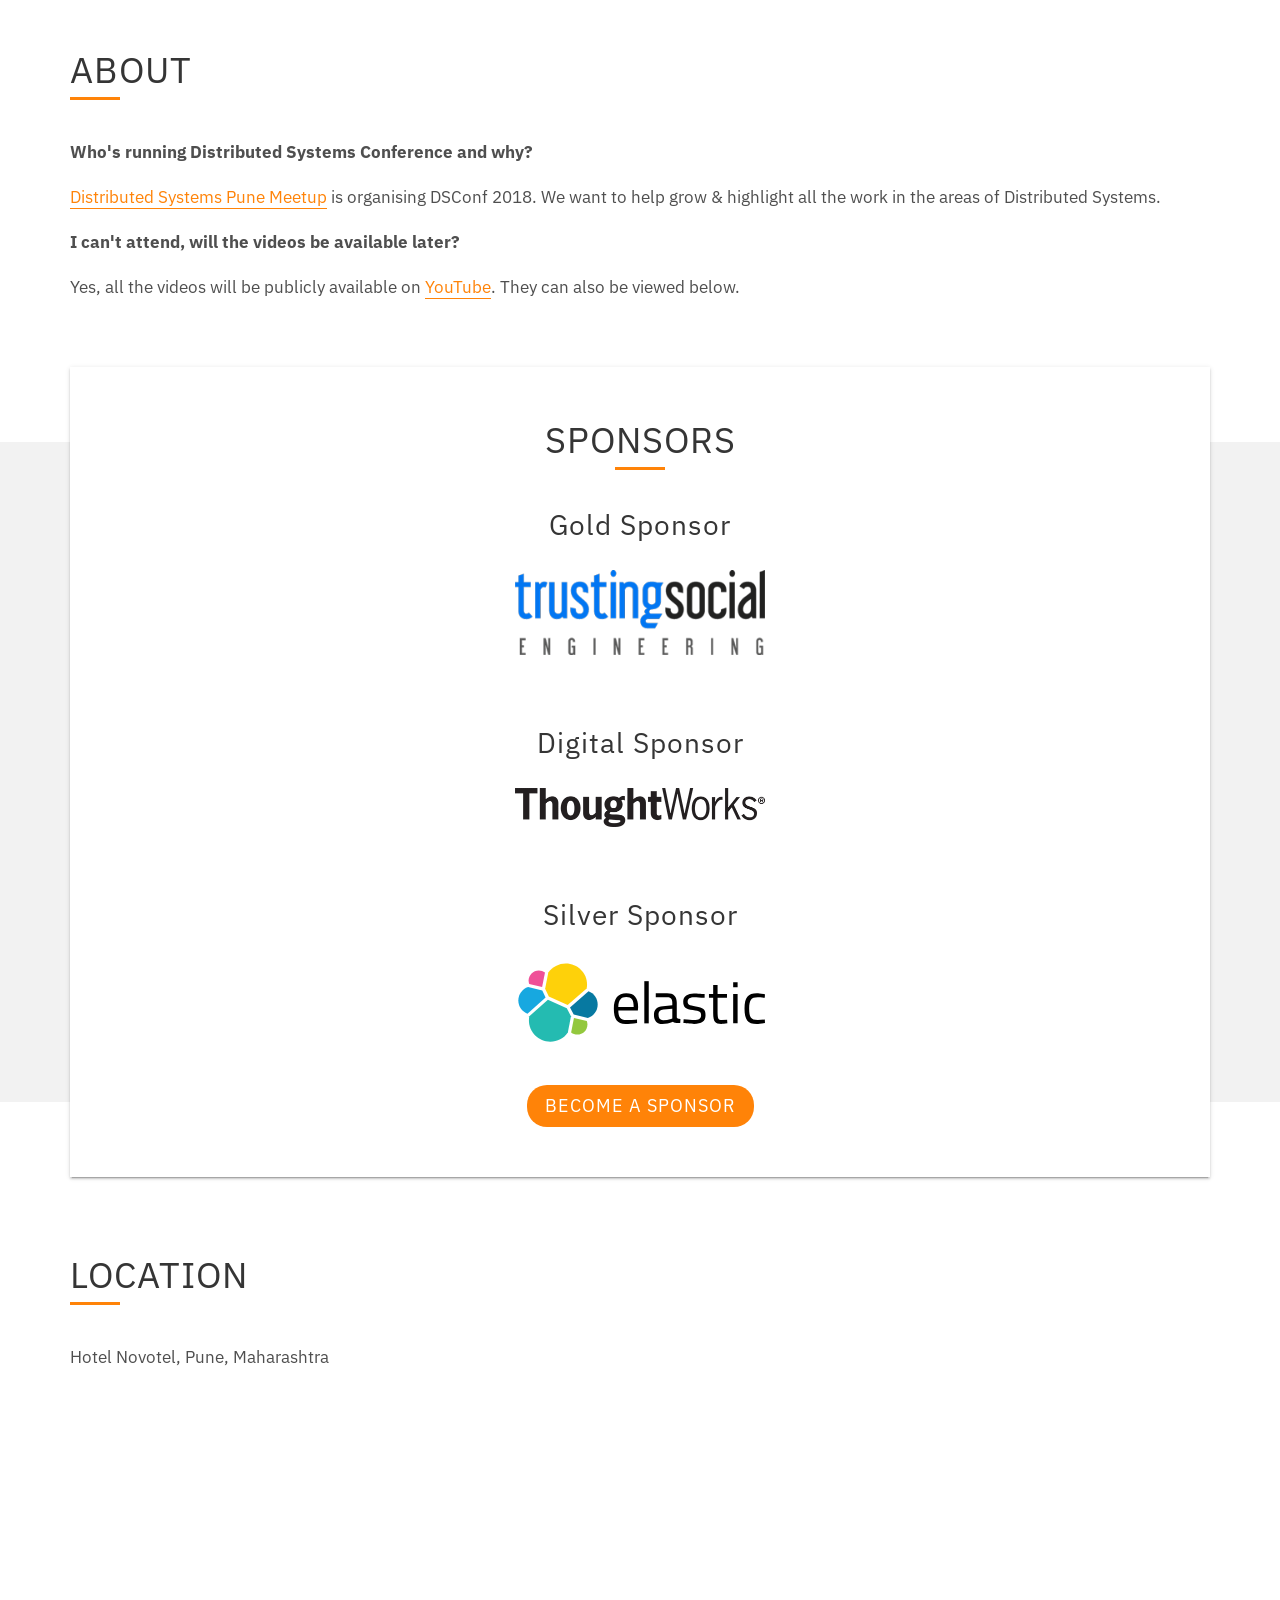
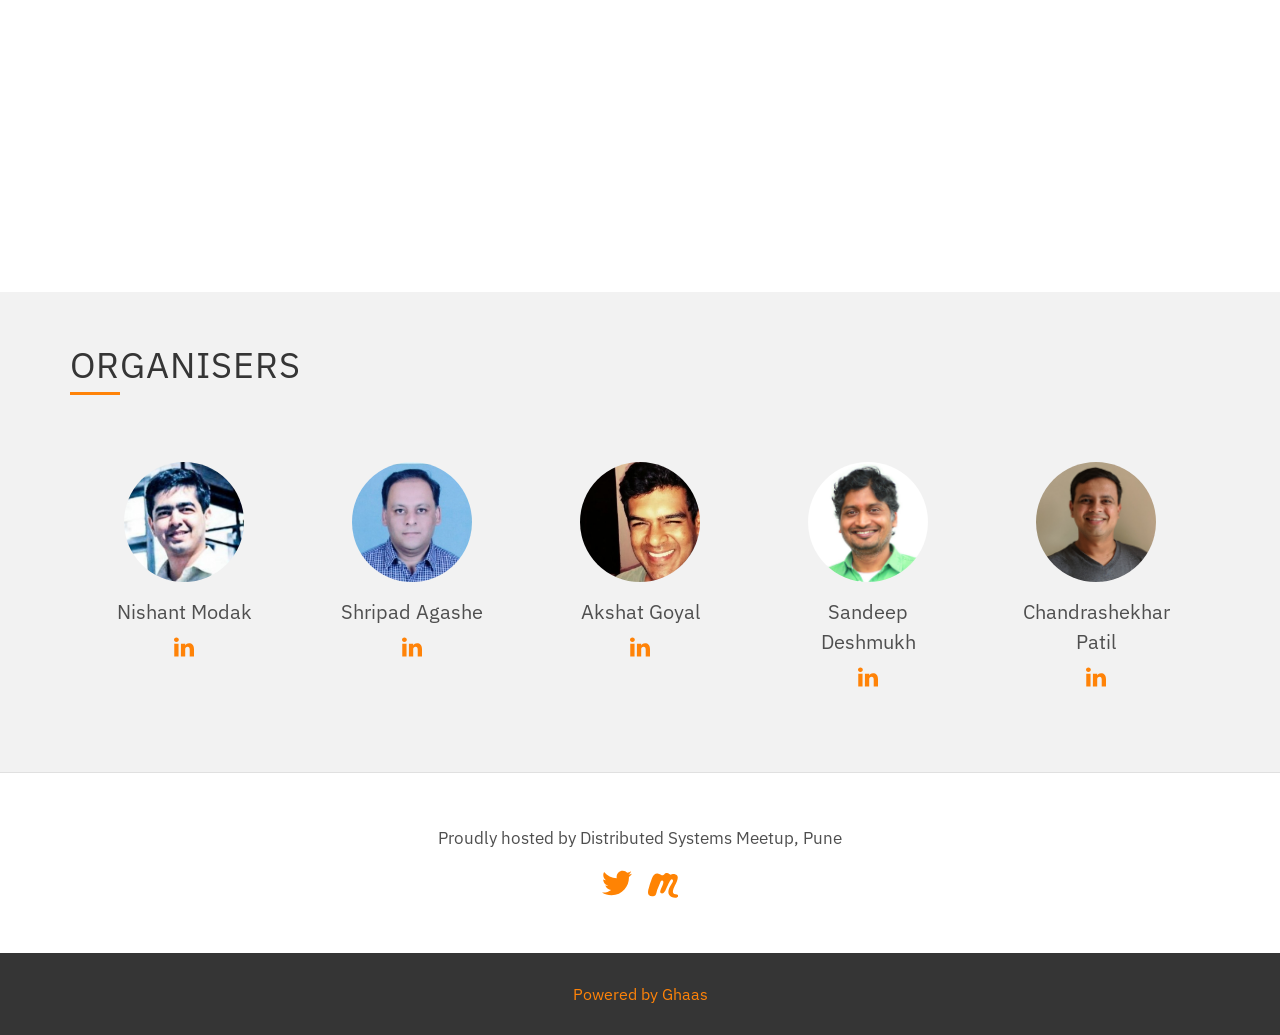
==== commit b259974d: "added a speaker, design/content updates" ====
--- a/index.html
+++ b/index.html
@@ -1 +1 @@
-<!DOCTYPE html><html lang="en"><head><!-- Google Tag Manager--><script>(function(w,d,s,l,i){w[l]=w[l]||[];w[l].push({'gtm.start': new Date().getTime(),event:'gtm.js'});var f=d.getElementsByTagName(s)[0],j=d.createElement(s),dl=l!='dataLayer'?'&l='+l:'';j.async=true;j.src='https://www.googletagmanager.com/gtm.js?id='+i+dl;f.parentNode.insertBefore(j,f);})(window,document,'script','dataLayer','GTM-WKQJ2JG');</script><meta charset="UTF-8"><meta name="viewport" content="width=device-width, initial-scale=1.0"><meta http-equiv="X-UA-Compatible" content="ie=edge"><title>DSConf 2019 | India's Premier Distributed Systems Conference</title><link href="https://fonts.googleapis.com/css?family=IBM+Plex+Sans:400,400i,700,700i" rel="stylesheet"><link rel="stylesheet" href="assets/css/style.css"><link rel="icon" type="image/png" href="assets/img/DSConf_logo.png"><!-- Search Engine--><meta name="description" content="Best Practices | Future of Distributed Systems"><meta name="image" content="https://dsconf.in/assets/img/site-image-meta.jpg"><!-- Schema.org for Google--><meta itemprop="name" content="DSConf 2019 | India's Premier Distributed Systems Conference"><meta itemprop="description" content="Best Practices | Future of Distributed Systems"><meta itemprop="image" content="https://dsconf.in/assets/img/site-image-meta.jpg"><!-- Twitter--><meta name="twitter:card" content="summary"><meta name="twitter:title" content="DSConf 2019 | India's Premier Distributed Systems Conference"><meta name="twitter:description" content="Best Practices | Future of Distributed Systems"><meta name="twitter:site" content="@dist_sys"><meta name="twitter:creator" content="@dist_sys"><meta name="twitter:image:src" content="https://dsconf.in/assets/img/site-image-meta.jpg"><!-- Open Graph general (Facebook, Pinterest & Google+)--><meta name="og:title" content="DSConf 2019 | India's Premier Distributed Systems Conference"><meta name="og:description" content="Best Practices | Future of Distributed Systems"><meta name="og:image" content="https://dsconf.in/assets/img/site-image-meta.jpg"><meta name="og:url" content="https://dsconf.in"><meta name="og:site_name" content="DSConf 2019"><meta name="og:type" content="website"></head><body><!-- Google Tag Manager (noscript)--><noscript><iframe src="https://www.googletagmanager.com/ns.html?id=GTM-WKQJ2JG" height="0" width="0" style="display:none;visibility:hidden"></iframe></noscript><nav id="navbar"><div class="container"><img class="nav-menu-icon" src="assets/img/menu.svg"><a class="button nav-mob-cta" href="#!">Register now</a><ul id="navbar-ul"><li class="navbar-ul--first"><span>x</span></li><li><a href="sponsor/">Become a Sponsor</a></li><li><a href="2018/">DSConf 2018</a></li><li><a href="code-of-conduct/">Code of Conduct</a></li><li><a href="https://www.youtube.com/channel/UCL7eo0uzidPltfX6b8-4KYQ?sub_confirmation=1" target="_blank" rel="noopener noreferrer">Watch DSConf 2018</a></li><li><a class="button navbar-ul--last" onclick="popup('distributed-systems-conference-2019-331002');">Register now</a></li></ul></div></nav><main id="main"><section class="section-hero"><div class="container"><div class="section-hero__wrapper"><img class="section-hero__logo" src="assets/img/DSConf2019_logo.svg" alt="DSConf 2019 logo" width="350"><h1>Distributed Systems Conference</h1><p class="primary flow">16 February 2019   |   Pune</p><a class="button" href="https://www.papercall.io/distributed-systems-conf">Submit a Talk</a><button class="button-inverted" onclick="popup('distributed-systems-conference-2019-331002');">Register Now</button><div class="section-hero__social"></div></div></div><img class="section-hero--right-img" src="assets/img/index-hero.png" alt=""><div class="section-hero--shape-bottom"></div></section><section class="section-intro"><div class="section-intro--shape-top"></div><div class="container"><div class="section-intro__sections"><div class="section-intro__section"><h3>Have You Heard Of The Byzantine Problem?</h3><p>It's the classic scenario where the fate of a complete Army depends on the agreement between the Generals. Every General commands a batallion of troops, and their only options are retreat or attack. As long as all the Generals (or the majority) agree to one strategy, there's hope. To make matters worse, there are some Traitors present who would cast their vote selectively - agree with both the groups selectively.</p></div><div class="section-intro__section"><h3>Or That Most of The Big Data Systems Never Make It To Production?</h3><p>Observability is the capability to monitor, analyse and proactively respond to events that occur at runtime in big data systems. Another factor that plays a major role is ‘Operability’ - does the organisation have the ability to operate the big data product. Operability is often termed as the Graveyard of Big Data projects!</p></div></div><div class="section-intro__content"><p>Blockchain and cryptocurreny are also based on Distributed Systems. Blockchain rather exemplifies a disritbuted computing system with high Byzantine Fault Tolerance!</p><br><p>DSConf 2018 is conference dedicated to such problems! We have eminent academicians who've spent years researching such problems sharing their thoughts and approach with you. We also have distinguised engineers who've built some really large scale distributed systems talking about practical aspects of distributed systems. The talks are curated in a way to stimulate deep thinking as well has a practical approach to distributed systems.</p><br><p><em>If you like geeking out on mathematical problems or building technology for the future, this conference is a must attend!</em></p></div></div></section><section class="section-speakers"><div class="section-speakers--shape-top"></div><div class="container"><h2 class="dash-underline">Speakers</h2><div class="section-speakers__items"><div class="section-speakers__item"><div class="section-speakers__item--wrapper"><div class="section-speakers__item--left"><img src="assets/img/sriram.jpg" alt="sriram"></div><div class="section-speakers__item--right"><h3>Dr. Sriram Srinivasan</h3></div></div><div class="section-speakers__item--text"><p>Dr. Srinivasan is a systems and programming languages geek with 30+ years of experience, from embedded devices to large-scale distributed systems and frameworks. He was one of the principal designers and implementors of the Weblogic application server. He has a PhD from the Univ. of Cambridge and teaches Distributed Systems at IIT Bombay.</p><p> <strong>Talk: </strong>The Many Flavours Of Consensus</p></div></div><div class="section-speakers__item"><div class="section-speakers__item--wrapper"><div class="section-speakers__item--left"><img src="assets/img/sriram.jpg" alt="sriram"></div><div class="section-speakers__item--right"><h3>Dr. Sriram Srinivasan</h3></div></div><div class="section-speakers__item--text"><p>Dr. Srinivasan is a systems and programming languages geek with 30+ years of experience, from embedded devices to large-scale distributed systems and frameworks. He was one of the principal designers and implementors of the Weblogic application server. He has a PhD from the Univ. of Cambridge and teaches Distributed Systems at IIT Bombay.</p><p> <strong>Talk: </strong>The Many Flavours Of Consensus</p></div></div></div><div class="section-speakers__items"><div class="section-speakers__item"><div class="section-speakers__item--wrapper"><div class="section-speakers__item--left"><img src="assets/img/sriram.jpg" alt="sriram"></div><div class="section-speakers__item--right"><h3>Dr. Sriram Srinivasan</h3></div></div><div class="section-speakers__item--text"><p>Dr. Srinivasan is a systems and programming languages geek with 30+ years of experience, from embedded devices to large-scale distributed systems and frameworks. He was one of the principal designers and implementors of the Weblogic application server. He has a PhD from the Univ. of Cambridge and teaches Distributed Systems at IIT Bombay.</p><p> <strong>Talk: </strong>The Many Flavours Of Consensus</p></div></div><div class="section-speakers__item"><div class="section-speakers__item--wrapper"><div class="section-speakers__item--left"><img src="assets/img/sriram.jpg" alt="sriram"></div><div class="section-speakers__item--right"><h3>Dr. Sriram Srinivasan</h3></div></div><div class="section-speakers__item--text"><p>Dr. Srinivasan is a systems and programming languages geek with 30+ years of experience, from embedded devices to large-scale distributed systems and frameworks. He was one of the principal designers and implementors of the Weblogic application server. He has a PhD from the Univ. of Cambridge and teaches Distributed Systems at IIT Bombay.</p><p> <strong>Talk: </strong>The Many Flavours Of Consensus</p></div></div></div></div></section><section class="section-schedule"><div class="container"><h2 class="dash-underline">Schedule</h2><div class="section-schedule-item"><div class="section-schedule-item__left"><p>9:00 AM</p></div><div class="section-schedule-item__right"><h3>Good morning</h3></div></div><div class="section-schedule-item"><div class="section-schedule-item__left"><p>9:30 AM</p></div><div class="section-schedule-item__right"><h3>Good night</h3><div class="section-schedule-item__right--text"><p class="truncate-text">Dr. Srinivasan is a systems and programming languages geek with 30+ years of experience, from embedded devices to large-scale distributed systems and frameworks. He was one of the principal designers and implementors of the Weblogic application server. He has a PhD from the Univ. of Cambridge and teaches Distributed Systems at IIT Bombay.</p></div><a class="read-more">READ MORE</a></div></div><div class="section-schedule-item schedule-grey"><div class="section-schedule-item__left"><p>11:30 PM</p></div><div class="section-schedule-item__right"><h3>Lunch</h3></div></div><div class="section-schedule-item"><div class="section-schedule-item__left"><p>9:30 AM</p></div><div class="section-schedule-item__right"><h3>Good night</h3><div class="section-schedule-item__right--text"><p class="truncate-text">Dr. Srinivasan is a systems and programming languages geek.</p></div><a class="read-more">READ MORE</a></div></div></div></section><section class="section-about"><div class="container"><h2 class="dash-underline">About</h2><p> <strong>Who&apos;s running Distributed Systems Conference and why?</strong></p><p> <a href="http://meetup.com/Distributed-Systems-Meetup/" target="_blank" rel="noreferrer noopener">Distributed Systems Pune Meetup</a> is organising DSConf 2018. We want to help grow &amp; highlight all the work in the areas of Distributed Systems.</p><p> <strong>I can't attend, will the videos be available later?</strong></p><p>Yes, all the videos will be publicly available on <a href="https://www.youtube.com/channel/UCL7eo0uzidPltfX6b8-4KYQ" target="_blank" rel="noreferrer noopener">YouTube</a>. They can also be viewed below.</p></div></section><section class="section-sponsors"><div class="container"><div class="section-sponsors__wrapper"><h2 class="dash-underline dash-underline-center">Sponsors</h2><h3>Gold Sponsor</h3><a href="https://trustingsocial.com" target="_blank" rel="noopener noreferrer"><img src="assets/img/Trusting-Social-engineering-color-on-White.png" alt="Trusting Social Engineering logo" title="Trusting Social Engineering"></a><h3>Digital Sponsor</h3><a href="https://www.thoughtworks.com/" target="_blank" rel="noopener noreferrer"><img src="assets/img/thought-works-logo.png" alt="Thought Works logo" title="Thought Works"></a><h3>Silver Sponsor</h3><a href="https://elastic.co/" target="_blank" rel="noopener noreferrer"><img src="assets/img/elastic-logo.svg" alt="Elasticsearch logo" title="Elasticsearch"></a><div><a class="button" href="sponsor/">Become a Sponsor</a></div></div></div></section><section class="section-location"><div class="container"><h2 class="dash-underline">Location</h2><p>Hotel Novotel, Pune, Maharashtra</p><iframe src="https://www.google.com/maps/embed?pb=!1m18!1m12!1m3!1d7564.523938641499!2d73.91137682258827!3d18.56222457027324!2m3!1f0!2f0!3f0!3m2!1i1024!2i768!4f13.1!3m3!1m2!1s0x3bc2c13f953dc837%3A0xb6782032b34e422e!2sNovotel+Pune+Nagar+Road!5e0!3m2!1sen!2sin!4v1542028023287" width="100%" height="450" frameborder="0" style="border:0" allowfullscreen=""></iframe></div></section><section class="section-organisers"><div class="container"><h2 class="dash-underline">Organisers</h2><div class="section-organisers__items"><div class="section-organisers__item"><img class="section-organisers__item--avatar" src="assets/img/nishant-modak.jpg" alt="Nishant Modak"><p>Nishant Modak</p><a class="section-organisers__item--link" href="https://www.linkedin.com/in/modak/" target="_blank" rel="noopener noreferrer"><img src="assets/img/linkedin.svg" alt="linkedin"></a></div><div class="section-organisers__item"><img class="section-organisers__item--avatar" src="assets/img/shripad-agashe.jpg" alt="shripad agashe"><p>Shripad Agashe</p><a class="section-organisers__item--link" href="https://www.linkedin.com/in/sagashe/" target="_blank" rel="noopener noreferrer"><img src="assets/img/linkedin.svg" alt="linkedin"></a></div><div class="section-organisers__item"><img class="section-organisers__item--avatar" src="assets/img/akshat-goyal.jpg" alt="akshat goyal"><p>Akshat Goyal</p><a class="section-organisers__item--link" href="https://www.linkedin.com/in/akshat-goyal/" target="_blank" rel="noopener noreferrer"><img src="assets/img/linkedin.svg" alt="linkedin"></a></div><div class="section-organisers__item"><img class="section-organisers__item--avatar" src="assets/img/sandeep-deshmukh.jpg" alt="sandeep deshmukh"><p>Sandeep Deshmukh</p><a class="section-organisers__item--link" href="https://www.linkedin.com/in/sandeep-deshmukh/" target="_blank" rel="noopener noreferrer"><img src="assets/img/linkedin.svg" alt="linkedin"></a></div><div class="section-organisers__item"><img class="section-organisers__item--avatar" src="assets/img/chandrashekhar-patil.jpg" alt="chandrashekhar patil"><p>Chandrashekhar Patil</p><a class="section-organisers__item--link" href="https://www.linkedin.com/in/cshekharpatil/" target="_blank" rel="noopener noreferrer"><img src="assets/img/linkedin.svg" alt="linkedin"></a></div></div></div></section></main><footer><div class="footer-links"><div class="container"><p>Proudly hosted by Distributed Systems Meetup, Pune</p><a href="https://twitter.com/dist_sys" target="_blank" rel="noopener noreferrer"><img src="assets/img/twitter-white.svg" width="30" alt="dsconf twitter"></a><a href="https://www.meetup.com/Distributed-Systems-Meetup/" target="_blank" rel="noopener noreferrer"><img src="assets/img/meetup-white.svg" width="30" alt="dsconf meetup"></a></div></div><div class="footer-copyright"><div class="container"><a href="https://ghaas.xyz" target="_blank" rel="noopener noreferrer">Powered by Ghaas</a></div></div></footer><noscript id="tsNoJsMsg">Javascript on your browser is not enabled.</noscript><script src="//www.townscript.com/popup-widget/townscript-widget.nocache.js" type="text/javascript"></script><script src="assets/js/app.js" type="text/javascript"></script></body></html>+<!DOCTYPE html><html lang="en"><head><!-- Google Tag Manager--><script>(function(w,d,s,l,i){w[l]=w[l]||[];w[l].push({'gtm.start': new Date().getTime(),event:'gtm.js'});var f=d.getElementsByTagName(s)[0],j=d.createElement(s),dl=l!='dataLayer'?'&l='+l:'';j.async=true;j.src='https://www.googletagmanager.com/gtm.js?id='+i+dl;f.parentNode.insertBefore(j,f);})(window,document,'script','dataLayer','GTM-WKQJ2JG');</script><meta charset="UTF-8"><meta name="viewport" content="width=device-width, initial-scale=1.0"><meta http-equiv="X-UA-Compatible" content="ie=edge"><title>DSConf 2019 | India's Premier Distributed Systems Conference</title><link href="https://fonts.googleapis.com/css?family=IBM+Plex+Sans:400,400i,700,700i" rel="stylesheet"><link rel="stylesheet" href="assets/css/style.css"><link rel="icon" type="image/png" href="assets/img/DSConf_logo.png"><!-- Search Engine--><meta name="description" content="Best Practices | Future of Distributed Systems"><meta name="image" content="https://dsconf.in/assets/img/site-image-meta.jpg"><!-- Schema.org for Google--><meta itemprop="name" content="DSConf 2019 | India's Premier Distributed Systems Conference"><meta itemprop="description" content="Best Practices | Future of Distributed Systems"><meta itemprop="image" content="https://dsconf.in/assets/img/site-image-meta.jpg"><!-- Twitter--><meta name="twitter:card" content="summary"><meta name="twitter:title" content="DSConf 2019 | India's Premier Distributed Systems Conference"><meta name="twitter:description" content="Best Practices | Future of Distributed Systems"><meta name="twitter:site" content="@dist_sys"><meta name="twitter:creator" content="@dist_sys"><meta name="twitter:image:src" content="https://dsconf.in/assets/img/site-image-meta.jpg"><!-- Open Graph general (Facebook, Pinterest & Google+)--><meta name="og:title" content="DSConf 2019 | India's Premier Distributed Systems Conference"><meta name="og:description" content="Best Practices | Future of Distributed Systems"><meta name="og:image" content="https://dsconf.in/assets/img/site-image-meta.jpg"><meta name="og:url" content="https://dsconf.in"><meta name="og:site_name" content="DSConf 2019"><meta name="og:type" content="website"></head><body><!-- Google Tag Manager (noscript)--><noscript><iframe src="https://www.googletagmanager.com/ns.html?id=GTM-WKQJ2JG" height="0" width="0" style="display:none;visibility:hidden"></iframe></noscript><nav id="navbar"><div class="container"><img class="nav-menu-icon" src="assets/img/menu.svg"><a class="button nav-mob-cta" href="#!">Register now</a><ul id="navbar-ul"><li class="navbar-ul--first"><span>x</span></li><li><a href="sponsor/">Become a Sponsor</a></li><li><a href="2018/">DSConf 2018</a></li><li><a href="code-of-conduct/">Code of Conduct</a></li><li><a href="https://www.youtube.com/channel/UCL7eo0uzidPltfX6b8-4KYQ?sub_confirmation=1" target="_blank" rel="noopener noreferrer">Watch DSConf 2018</a></li><li><a class="button navbar-ul--last" onclick="popup('distributed-systems-conference-2019-331002');">Register now</a></li></ul></div></nav><main id="main"><section class="section-hero"><div class="container"><div class="section-hero__wrapper"><img class="section-hero__logo" src="assets/img/DSConf2019_logo.svg" alt="DSConf 2019 logo" width="350"><h1>Distributed Systems Conference</h1><p class="primary flow">16 February 2019   |   Pune</p><a class="button" href="https://www.papercall.io/distributed-systems-conf">Submit a Talk</a><button class="button-inverted" onclick="popup('distributed-systems-conference-2019-331002');">Register Now</button><div class="section-hero__social"></div></div></div><img class="section-hero--right-img" src="assets/img/index-hero.png" alt=""><div class="section-hero--shape-bottom"></div></section><section class="section-intro"><div class="section-intro--shape-top"></div><div class="container"><div class="section-intro__sections"><div class="section-intro__section"><h3>Have You Heard Of The Byzantine Problem?</h3><p>It's the classic scenario where the fate of a complete Army depends on the agreement between the Generals. Every General commands a batallion of troops, and their only options are retreat or attack. As long as all the Generals (or the majority) agree to one strategy, there's hope. To make matters worse, there are some Traitors present who would cast their vote selectively - agree with both the groups selectively.</p></div><div class="section-intro__section"><h3>Or That Most of The Big Data Systems Never Make It To Production?</h3><p>Observability is the capability to monitor, analyse and proactively respond to events that occur at runtime in big data systems. Another factor that plays a major role is ‘Operability’ - does the organisation have the ability to operate the big data product. Operability is often termed as the Graveyard of Big Data projects!</p></div></div><div class="section-intro__content"><p>Blockchain and cryptocurreny are also based on Distributed Systems. Blockchain rather exemplifies a disritbuted computing system with high Byzantine Fault Tolerance!</p><br><p>DSConf 2018 is conference dedicated to such problems! We have eminent academicians who've spent years researching such problems sharing their thoughts and approach with you. We also have distinguised engineers who've built some really large scale distributed systems talking about practical aspects of distributed systems. The talks are curated in a way to stimulate deep thinking as well has a practical approach to distributed systems.</p><br><p><em>If you like geeking out on mathematical problems or building technology for the future, this conference is a must attend!</em></p></div></div></section><section class="section-speakers"><div class="section-speakers--shape-top"></div><div class="container"><h2 class="dash-underline">Speakers</h2><div class="section-speakers__items"><div class="section-speakers__item"><div class="section-speakers__item--wrapper"><div class="section-speakers__item--left"><img src="assets/img/milind-bhandarkar.jpg" alt="Milind Bhandarkar"></div><div class="section-speakers__item--right"><h3>Milind Bhandarkar</h3><p>Founder, CTO, Ampool, Inc.</p></div></div><div class="section-speakers__item--text"><p>Milind Bhandarkar is an experienced software architect and development manager, specialized in large distributed data-intensive computing. Member of the founding team at Yahoo! for Apache Hadoop. Deeply knowledgeable about the Hadoop ecosystem, and application frameworks for data analytics and machine learning.</p><p class="section-speakers__item--text-talk"> <strong>Talk: </strong>Modern Distributed Data Platforms for Hybrid Clouds</p></div></div></div></div></section><section class="section-schedule"><div class="container"><h2 class="dash-underline">Schedule</h2><div class="section-schedule-item"><div class="section-schedule-item__left"><p>9:00 AM</p></div><div class="section-schedule-item__right"><h3>Good morning</h3></div></div><div class="section-schedule-item"><div class="section-schedule-item__left"><p>9:30 AM</p></div><div class="section-schedule-item__right"><h3>Modern Distributed Data Platforms for Hybrid Clouds</h3><div class="section-schedule-item__right--text"><p class="truncate-text">Historically, the data platforms had only two deployment targets: Bare metal, and Heavyweight Virtual Machines. Now, it’s a continuum of targets: Bare metal, VMs, MicroVMs (with just enough OS), containers, isolates, and functions. Modern control planes are logically centralized. Public clouds entering on-premises means same control planes (and associated hosted services) are available on both public clouds, and on-premises, making hybrid data planes possible. This fundamentally changes the distributed data platforms, and data-intensive application development. A prominent example is a distributed data analytics platform, e.g. a Hadoop platform, with a plug for Ampool as a modern data analytics platform. If I were to design Hadoop-like platform today, how will I design & develop it. This covers all aspects of the platform control plane such as resource scheduling, orchestration, resource isolation, allocation, management, monitoring, scaling, metrics, metering, logging etc.</p></div><a class="read-more">READ MORE</a><div class="section-schedule-item__right--speaker"><p><img src="assets/img/milind-bhandarkar.jpg" alt="Milind Bhandarkar"><span>Milind Bhandarkar<br><span class="normal">Founder, CTO, Ampool, Inc.</span></span></p></div></div></div><div class="section-schedule-item schedule-grey"><div class="section-schedule-item__left"><p>11:30 PM</p></div><div class="section-schedule-item__right"><h3>Lunch</h3></div></div><div class="section-schedule-item"><div class="section-schedule-item__left"><p>9:30 AM</p></div><div class="section-schedule-item__right"><h3>Good night</h3><div class="section-schedule-item__right--text"><p class="truncate-text">Dr. Srinivasan is a systems and programming languages geek.</p></div><a class="read-more">READ MORE</a></div></div></div></section><section class="section-about"><div class="container"><h2 class="dash-underline">About</h2><p> <strong>Who&apos;s running Distributed Systems Conference and why?</strong></p><p> <a href="http://meetup.com/Distributed-Systems-Meetup/" target="_blank" rel="noreferrer noopener">Distributed Systems Pune Meetup</a> is organising DSConf 2018. We want to help grow &amp; highlight all the work in the areas of Distributed Systems.</p><p> <strong>I can't attend, will the videos be available later?</strong></p><p>Yes, all the videos will be publicly available on <a href="https://www.youtube.com/channel/UCL7eo0uzidPltfX6b8-4KYQ" target="_blank" rel="noreferrer noopener">YouTube</a>. They can also be viewed below.</p></div></section><section class="section-sponsors"><div class="container"><div class="section-sponsors__wrapper"><h2 class="dash-underline dash-underline-center">Sponsors</h2><h3>Gold Sponsor</h3><a href="https://trustingsocial.com" target="_blank" rel="noopener noreferrer"><img src="assets/img/Trusting-Social-engineering-color-on-White.png" alt="Trusting Social Engineering logo" title="Trusting Social Engineering"></a><h3>Digital Sponsor</h3><a href="https://www.thoughtworks.com/" target="_blank" rel="noopener noreferrer"><img src="assets/img/thought-works-logo.png" alt="Thought Works logo" title="Thought Works"></a><h3>Silver Sponsor</h3><a href="https://elastic.co/" target="_blank" rel="noopener noreferrer"><img src="assets/img/elastic-logo.svg" alt="Elasticsearch logo" title="Elasticsearch"></a><div><a class="button" href="sponsor/">Become a Sponsor</a></div></div></div></section><section class="section-location"><div class="container"><h2 class="dash-underline">Location</h2><p>Hotel Novotel, Pune, Maharashtra</p><iframe src="https://www.google.com/maps/embed?pb=!1m18!1m12!1m3!1d7564.523938641499!2d73.91137682258827!3d18.56222457027324!2m3!1f0!2f0!3f0!3m2!1i1024!2i768!4f13.1!3m3!1m2!1s0x3bc2c13f953dc837%3A0xb6782032b34e422e!2sNovotel+Pune+Nagar+Road!5e0!3m2!1sen!2sin!4v1542028023287" width="100%" height="450" frameborder="0" style="border:0" allowfullscreen=""></iframe></div></section><section class="section-organisers"><div class="container"><h2 class="dash-underline">Organisers</h2><div class="section-organisers__items"><div class="section-organisers__item"><img class="section-organisers__item--avatar" src="assets/img/nishant-modak.jpg" alt="Nishant Modak"><p>Nishant Modak</p><a class="section-organisers__item--link" href="https://www.linkedin.com/in/modak/" target="_blank" rel="noopener noreferrer"><img src="assets/img/linkedin.svg" alt="linkedin"></a></div><div class="section-organisers__item"><img class="section-organisers__item--avatar" src="assets/img/shripad-agashe.jpg" alt="shripad agashe"><p>Shripad Agashe</p><a class="section-organisers__item--link" href="https://www.linkedin.com/in/sagashe/" target="_blank" rel="noopener noreferrer"><img src="assets/img/linkedin.svg" alt="linkedin"></a></div><div class="section-organisers__item"><img class="section-organisers__item--avatar" src="assets/img/akshat-goyal.jpg" alt="akshat goyal"><p>Akshat Goyal</p><a class="section-organisers__item--link" href="https://www.linkedin.com/in/akshat-goyal/" target="_blank" rel="noopener noreferrer"><img src="assets/img/linkedin.svg" alt="linkedin"></a></div><div class="section-organisers__item"><img class="section-organisers__item--avatar" src="assets/img/sandeep-deshmukh.jpg" alt="sandeep deshmukh"><p>Sandeep Deshmukh</p><a class="section-organisers__item--link" href="https://www.linkedin.com/in/sandeep-deshmukh/" target="_blank" rel="noopener noreferrer"><img src="assets/img/linkedin.svg" alt="linkedin"></a></div><div class="section-organisers__item"><img class="section-organisers__item--avatar" src="assets/img/chandrashekhar-patil.jpg" alt="chandrashekhar patil"><p>Chandrashekhar Patil</p><a class="section-organisers__item--link" href="https://www.linkedin.com/in/cshekharpatil/" target="_blank" rel="noopener noreferrer"><img src="assets/img/linkedin.svg" alt="linkedin"></a></div></div></div></section></main><footer><div class="footer-links"><div class="container"><p>Proudly hosted by Distributed Systems Meetup, Pune</p><a href="https://twitter.com/dist_sys" target="_blank" rel="noopener noreferrer"><img src="assets/img/twitter-white.svg" width="30" alt="dsconf twitter"></a><a href="https://www.meetup.com/Distributed-Systems-Meetup/" target="_blank" rel="noopener noreferrer"><img src="assets/img/meetup-white.svg" width="30" alt="dsconf meetup"></a></div></div><div class="footer-copyright"><div class="container"><a href="https://ghaas.xyz" target="_blank" rel="noopener noreferrer">Powered by Ghaas</a></div></div></footer><noscript id="tsNoJsMsg">Javascript on your browser is not enabled.</noscript><script src="//www.townscript.com/popup-widget/townscript-widget.nocache.js" type="text/javascript"></script><script src="assets/js/app.js" type="text/javascript"></script></body></html>
--- a/assets/css/style.css
+++ b/assets/css/style.css
@@ -243,7 +243,6 @@
   line-height: 1.05em;
   margin: 0;
   margin-bottom: 15px;
-  text-transform: uppercase
 }
 
 @media (max-width: 979px) {
@@ -550,6 +549,10 @@
 
 .p-normal {
   font-size: 18px
+}
+
+.normal {
+  font-weight: 400 !important;
 }
 
 /* Navigation bar */
@@ -737,7 +740,7 @@
   border-style: solid;
   border-width: 0 0 500px 1880px;
   border-color: transparent transparent #ff8308 transparent;
-  z-index: 1;
+  z-index: -1;
 }
 
 .section-hero--right-img {
@@ -811,61 +814,12 @@
   display: inline-block;
 }
 
-/* @media (max-width: 1200px) {
-  .section-hero {
-    background-position: 70% center;
-    -webkit-background-size: cover;
-    -moz-background-size: cover;
-    -o-background-size: cover;
-    background-size: cover
-  }
-
-  .section-hero .container {
-    -webkit-box-align: baseline;
-    -webkit-align-items: baseline;
-    -moz-box-align: baseline;
-    -ms-flex-align: baseline;
-    align-items: baseline
-  }
-
-  .section-hero__wrapper {
-    width: 60%;
-    padding: 100px 0
-  }
-} */
-
 @media (max-width: 979px) {
-  /* .section-hero {
-    background-position: center;
-    -webkit-background-size: 100% 100%;
-    -moz-background-size: 100%;
-    -o-background-size: 100%;
-    background-size: 100%;
-    background-image: url("../img/Mobile.jpg");
-    padding-top: 0
-  } */
-
   .section-hero h1 {
     font-size: 2em;
   }
 
-  /* .section-hero .flow {
-    color: #F2F2F2
-  }
-
-  .section-hero .button-inverted {
-    background-color: #F2F2F2
-  } */
-
-
-  /* .section-hero .section-hero__logo {
-    width: 30%;
-    margin-left: 70%;
-    margin-top: 10px
-  } */
-
   .section-hero__wrapper {
-    /* width: 100%; */
     padding: 120px 0
   }
   .section-hero--right-img {
@@ -952,7 +906,7 @@
 
 @media (max-width: 380px) {
   .section-hero {
-    padding-bottom: 100px;
+    padding-bottom: 80px;
   }
 
   .section-hero h1 {
@@ -962,7 +916,6 @@
 }
 
 .section-intro {
-  /* margin-top: -100px; */
   padding-top: 50px;
   padding-bottom: 200px;
   margin-bottom: 50px;
@@ -1063,6 +1016,7 @@
   flex: 1;
   margin: 20px;
   padding: 30px;
+  max-width: 45%;
   -webkit-box-shadow: 0 3px 1px -2px rgba(0, 0, 0, .2), 0 2px 2px 0 rgba(0, 0, 0, .14), 0 1px 5px 0 rgba(0, 0, 0, .12);
   box-shadow: 0 3px 1px -2px rgba(0, 0, 0, .2), 0 2px 2px 0 rgba(0, 0, 0, .14), 0 1px 5px 0 rgba(0, 0, 0, .12)
 }
@@ -1081,6 +1035,11 @@
 .section-speakers__item--left {
   flex: 1;
   text-align: center
+}
+
+.section-speakers__item--left img {
+  max-width: 110px;
+  box-shadow: 0px 2px 5px rgba(0, 0, 0, .3);
 }
 
 .section-speakers__item--right {
@@ -1110,6 +1069,10 @@
   width: 50px;
   background-color: #ff8308;
   border-radius: 5px;
+}
+
+.section-speakers__item--text-talk {
+  color: #353535
 }
 
 .section-schedule {
@@ -1193,6 +1156,27 @@
   margin-top: 15px;
 }
 
+.section-schedule-item__right--speaker {
+  margin-top: 30px;
+}
+
+.section-schedule-item__right--speaker img {
+  border-radius: 50%;
+  max-width: 60px;
+  box-shadow: 0px 2px 5px rgba(0, 0, 0, .5);
+  margin-right: 15px;
+  vertical-align: middle;
+  float: left;
+}
+
+.section-schedule-item__right--speaker span {
+  font-size: 16px;
+  font-weight: bold;
+  color: #7e7e7e;
+  color: rgba(0, 0, 0, .5);
+  line-height: 1em;
+}
+
 .section-about {
   padding-bottom: 50px;
 }
@@ -1243,6 +1227,12 @@
 
 .section-location h2 {
   margin-top: 0
+}
+
+@media (max-width: 767px) {
+  .section-location iframe {
+    height: 350px;
+  }
 }
 
 .section-organisers {
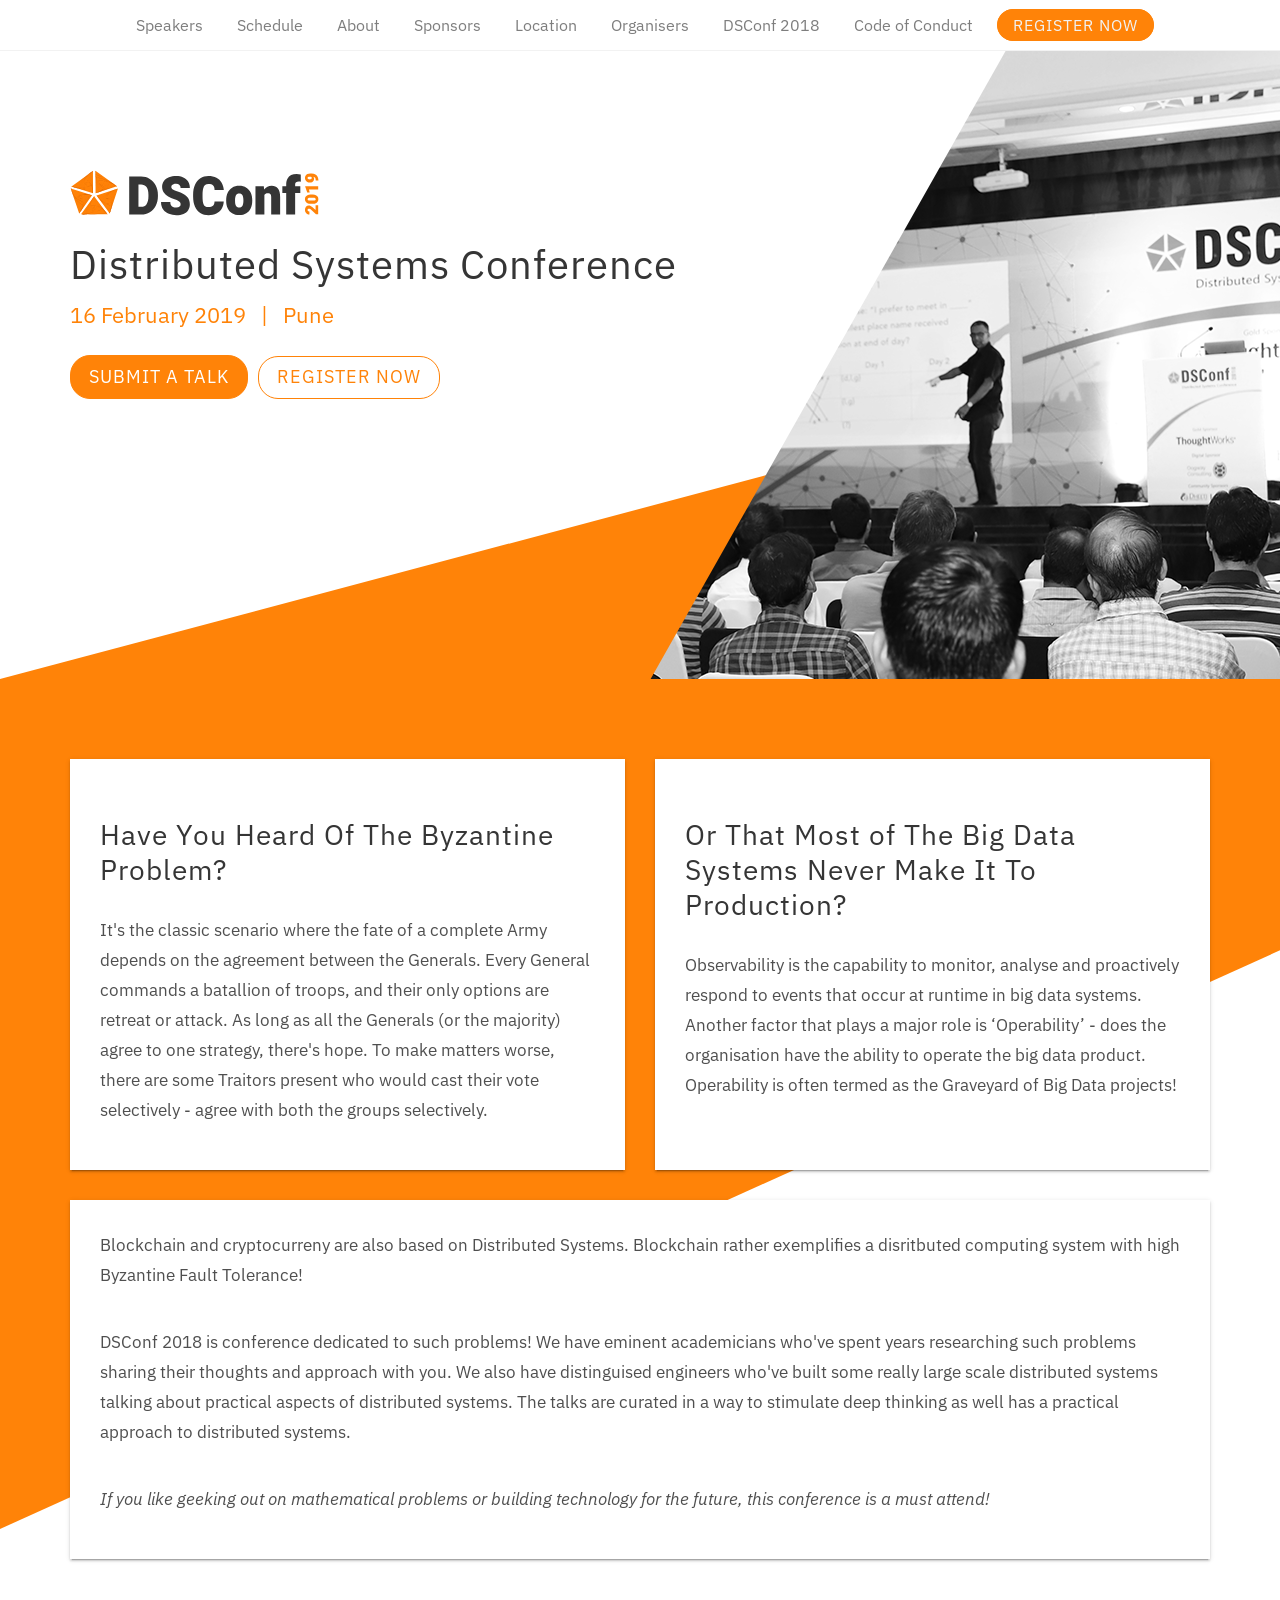
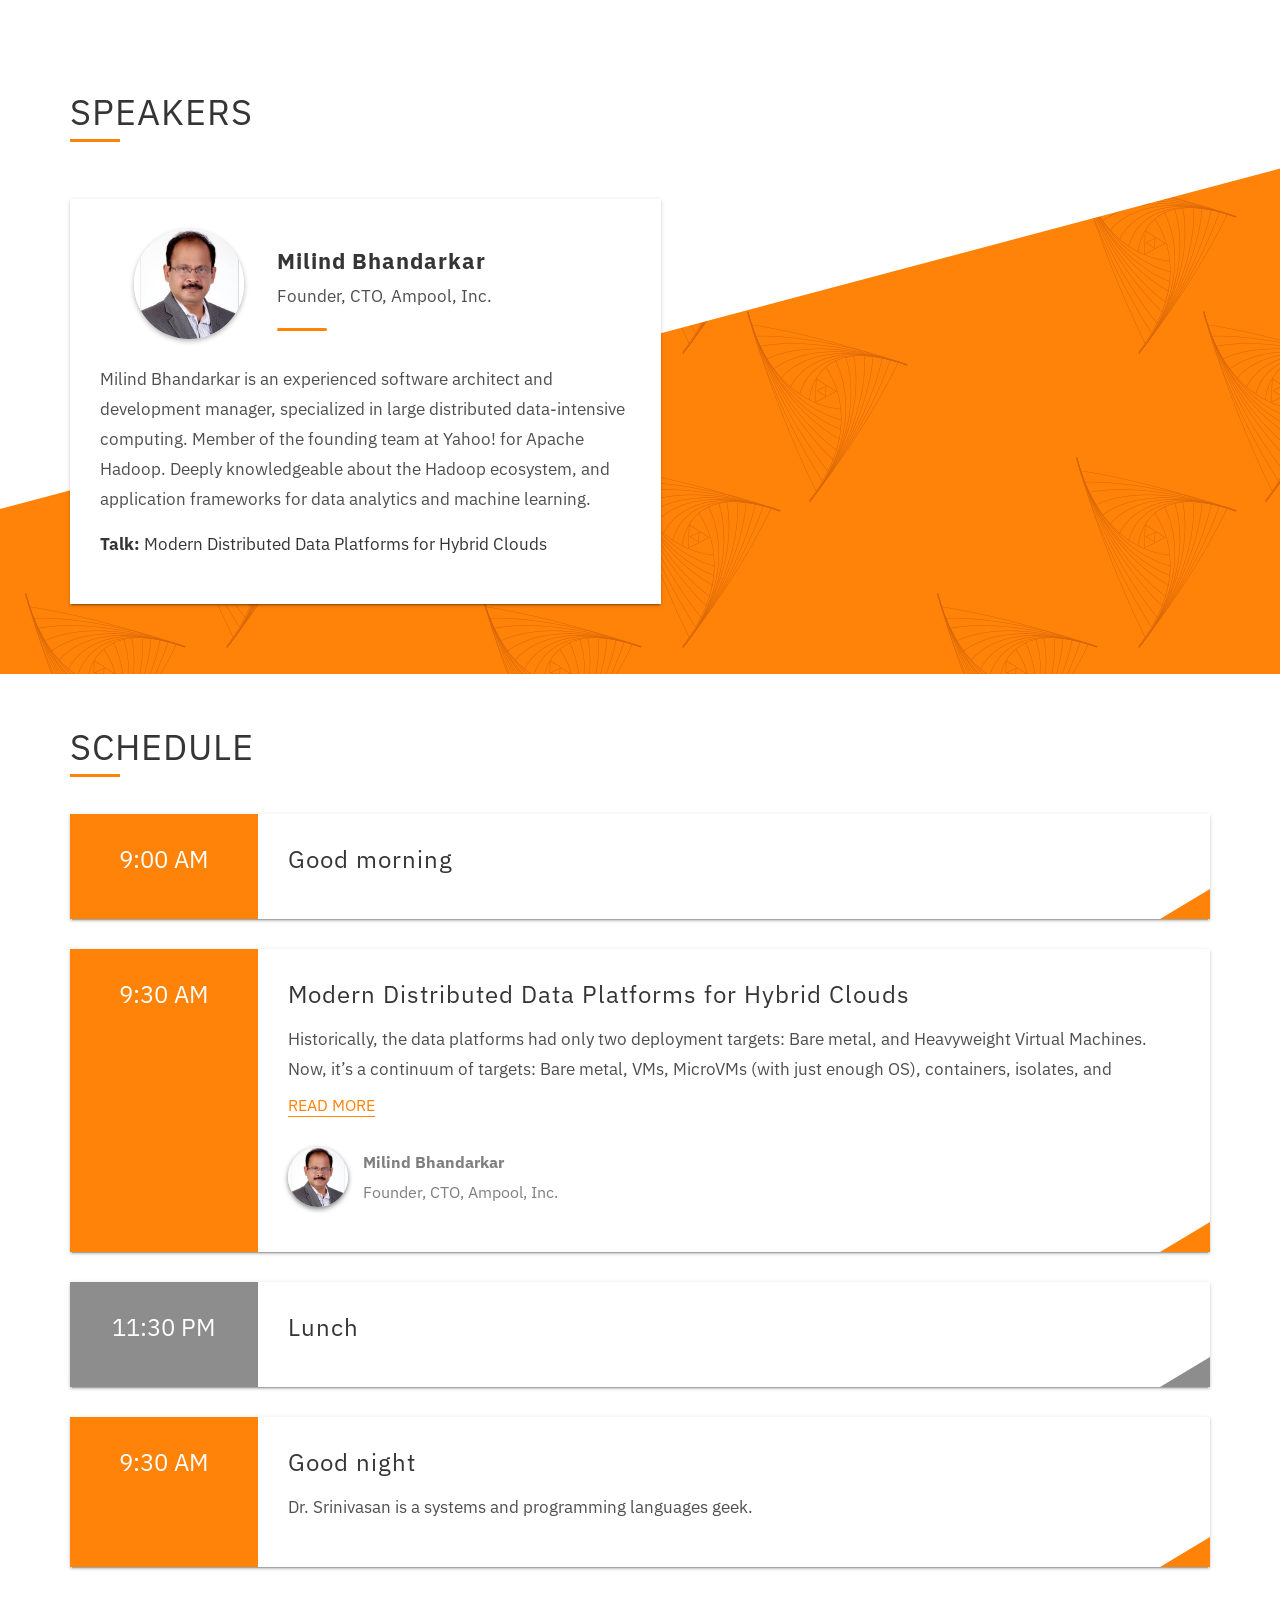
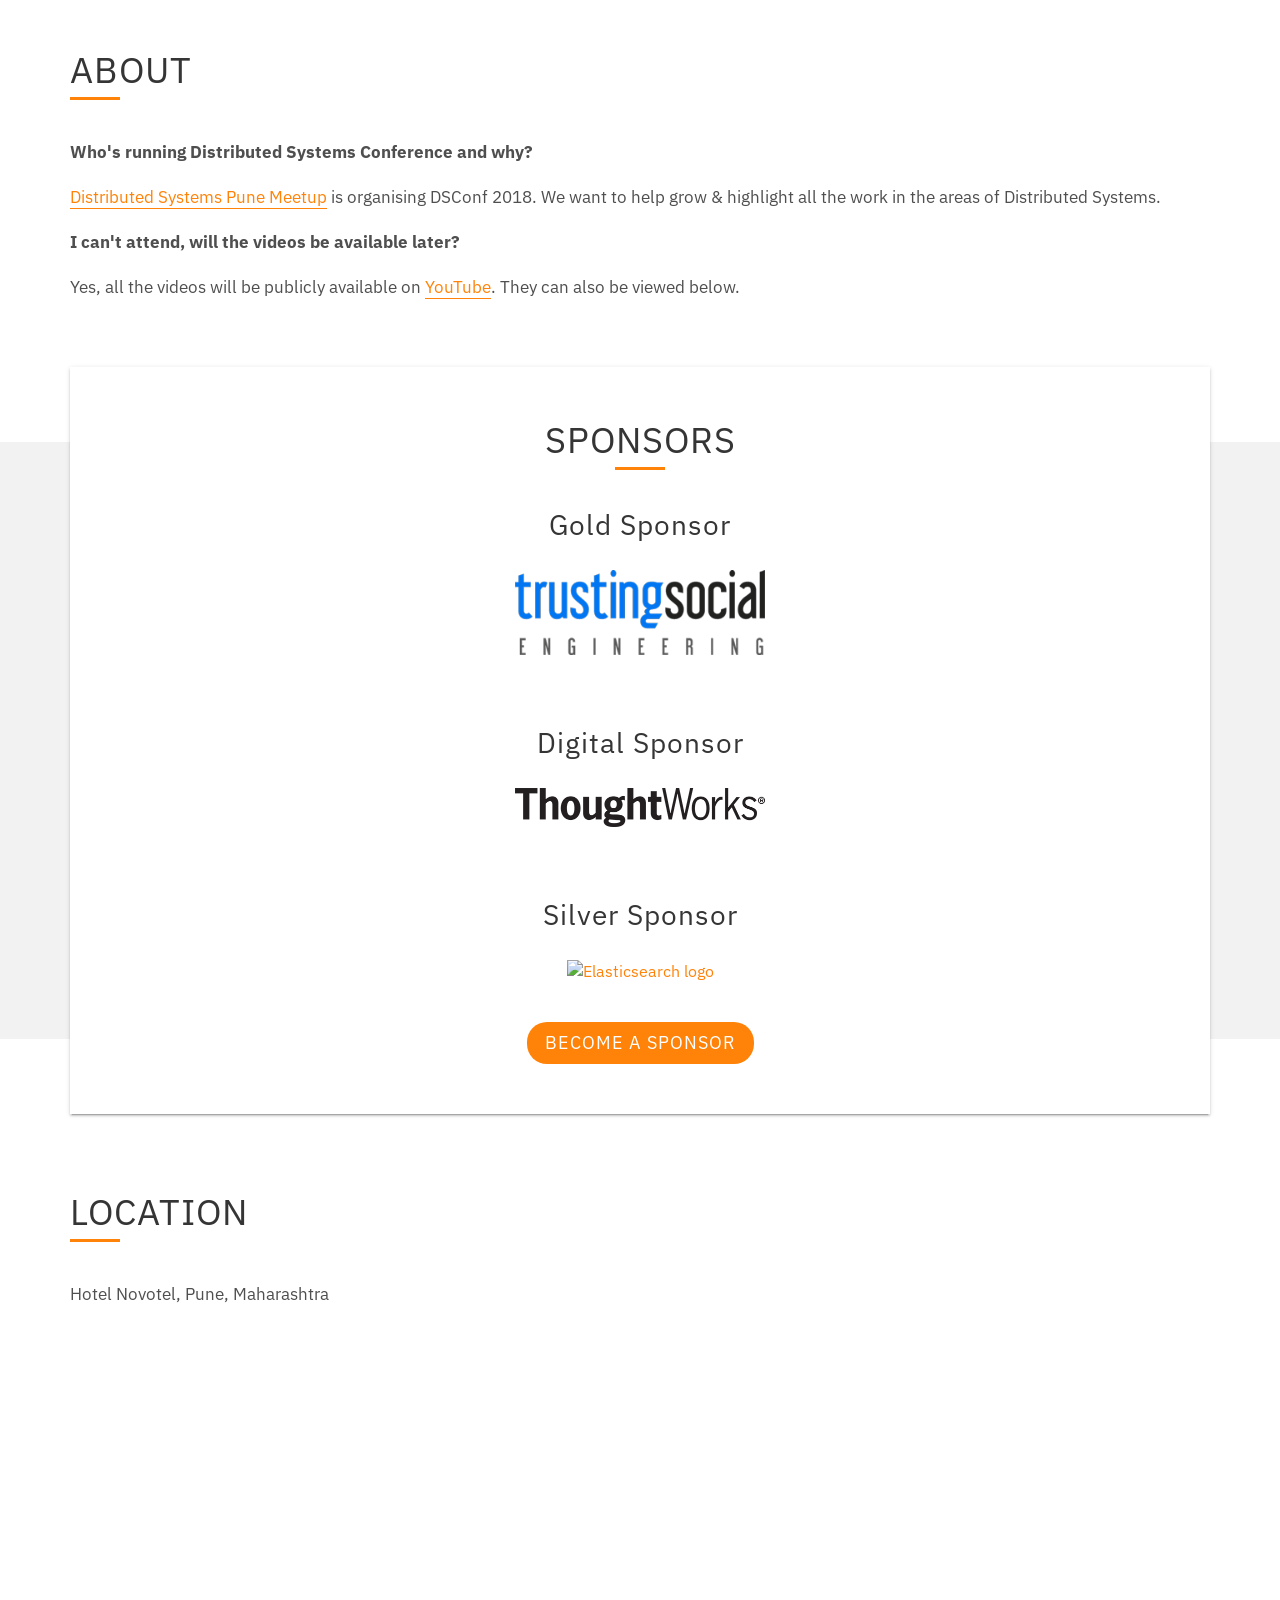
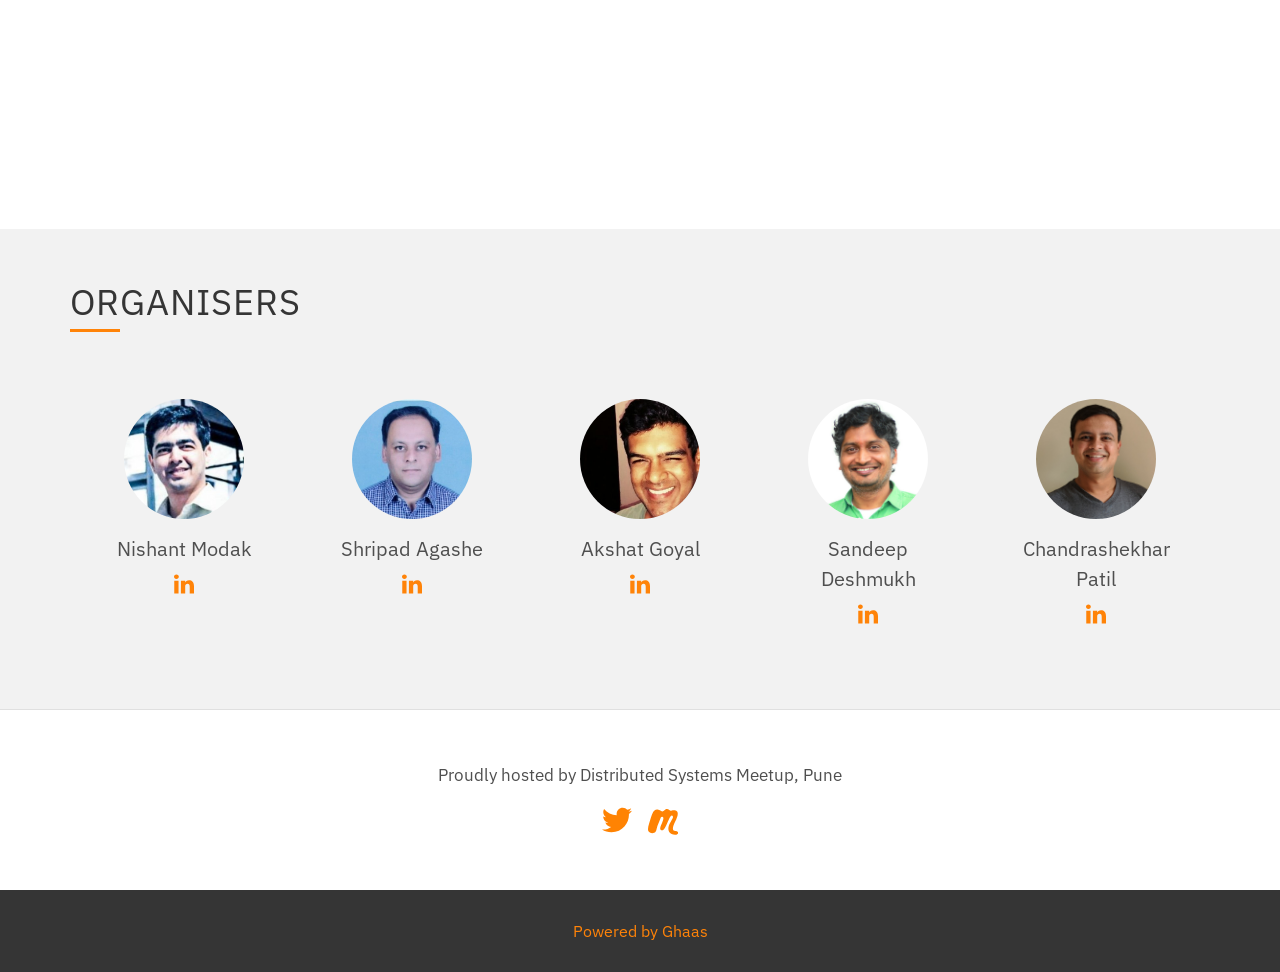
==== commit a3beef5f: "added smooth scroll, updated main menu" ====
--- a/index.html
+++ b/index.html
@@ -1 +1 @@
-<!DOCTYPE html><html lang="en"><head><!-- Google Tag Manager--><script>(function(w,d,s,l,i){w[l]=w[l]||[];w[l].push({'gtm.start': new Date().getTime(),event:'gtm.js'});var f=d.getElementsByTagName(s)[0],j=d.createElement(s),dl=l!='dataLayer'?'&l='+l:'';j.async=true;j.src='https://www.googletagmanager.com/gtm.js?id='+i+dl;f.parentNode.insertBefore(j,f);})(window,document,'script','dataLayer','GTM-WKQJ2JG');</script><meta charset="UTF-8"><meta name="viewport" content="width=device-width, initial-scale=1.0"><meta http-equiv="X-UA-Compatible" content="ie=edge"><title>DSConf 2019 | India's Premier Distributed Systems Conference</title><link href="https://fonts.googleapis.com/css?family=IBM+Plex+Sans:400,400i,700,700i" rel="stylesheet"><link rel="stylesheet" href="assets/css/style.css"><link rel="icon" type="image/png" href="assets/img/DSConf_logo.png"><!-- Search Engine--><meta name="description" content="Best Practices | Future of Distributed Systems"><meta name="image" content="https://dsconf.in/assets/img/site-image-meta.jpg"><!-- Schema.org for Google--><meta itemprop="name" content="DSConf 2019 | India's Premier Distributed Systems Conference"><meta itemprop="description" content="Best Practices | Future of Distributed Systems"><meta itemprop="image" content="https://dsconf.in/assets/img/site-image-meta.jpg"><!-- Twitter--><meta name="twitter:card" content="summary"><meta name="twitter:title" content="DSConf 2019 | India's Premier Distributed Systems Conference"><meta name="twitter:description" content="Best Practices | Future of Distributed Systems"><meta name="twitter:site" content="@dist_sys"><meta name="twitter:creator" content="@dist_sys"><meta name="twitter:image:src" content="https://dsconf.in/assets/img/site-image-meta.jpg"><!-- Open Graph general (Facebook, Pinterest & Google+)--><meta name="og:title" content="DSConf 2019 | India's Premier Distributed Systems Conference"><meta name="og:description" content="Best Practices | Future of Distributed Systems"><meta name="og:image" content="https://dsconf.in/assets/img/site-image-meta.jpg"><meta name="og:url" content="https://dsconf.in"><meta name="og:site_name" content="DSConf 2019"><meta name="og:type" content="website"></head><body><!-- Google Tag Manager (noscript)--><noscript><iframe src="https://www.googletagmanager.com/ns.html?id=GTM-WKQJ2JG" height="0" width="0" style="display:none;visibility:hidden"></iframe></noscript><nav id="navbar"><div class="container"><img class="nav-menu-icon" src="assets/img/menu.svg"><a class="button nav-mob-cta" href="#!">Register now</a><ul id="navbar-ul"><li class="navbar-ul--first"><span>x</span></li><li><a href="sponsor/">Become a Sponsor</a></li><li><a href="2018/">DSConf 2018</a></li><li><a href="code-of-conduct/">Code of Conduct</a></li><li><a href="https://www.youtube.com/channel/UCL7eo0uzidPltfX6b8-4KYQ?sub_confirmation=1" target="_blank" rel="noopener noreferrer">Watch DSConf 2018</a></li><li><a class="button navbar-ul--last" onclick="popup('distributed-systems-conference-2019-331002');">Register now</a></li></ul></div></nav><main id="main"><section class="section-hero"><div class="container"><div class="section-hero__wrapper"><img class="section-hero__logo" src="assets/img/DSConf2019_logo.svg" alt="DSConf 2019 logo" width="350"><h1>Distributed Systems Conference</h1><p class="primary flow">16 February 2019   |   Pune</p><a class="button" href="https://www.papercall.io/distributed-systems-conf">Submit a Talk</a><button class="button-inverted" onclick="popup('distributed-systems-conference-2019-331002');">Register Now</button><div class="section-hero__social"></div></div></div><img class="section-hero--right-img" src="assets/img/index-hero.png" alt=""><div class="section-hero--shape-bottom"></div></section><section class="section-intro"><div class="section-intro--shape-top"></div><div class="container"><div class="section-intro__sections"><div class="section-intro__section"><h3>Have You Heard Of The Byzantine Problem?</h3><p>It's the classic scenario where the fate of a complete Army depends on the agreement between the Generals. Every General commands a batallion of troops, and their only options are retreat or attack. As long as all the Generals (or the majority) agree to one strategy, there's hope. To make matters worse, there are some Traitors present who would cast their vote selectively - agree with both the groups selectively.</p></div><div class="section-intro__section"><h3>Or That Most of The Big Data Systems Never Make It To Production?</h3><p>Observability is the capability to monitor, analyse and proactively respond to events that occur at runtime in big data systems. Another factor that plays a major role is ‘Operability’ - does the organisation have the ability to operate the big data product. Operability is often termed as the Graveyard of Big Data projects!</p></div></div><div class="section-intro__content"><p>Blockchain and cryptocurreny are also based on Distributed Systems. Blockchain rather exemplifies a disritbuted computing system with high Byzantine Fault Tolerance!</p><br><p>DSConf 2018 is conference dedicated to such problems! We have eminent academicians who've spent years researching such problems sharing their thoughts and approach with you. We also have distinguised engineers who've built some really large scale distributed systems talking about practical aspects of distributed systems. The talks are curated in a way to stimulate deep thinking as well has a practical approach to distributed systems.</p><br><p><em>If you like geeking out on mathematical problems or building technology for the future, this conference is a must attend!</em></p></div></div></section><section class="section-speakers"><div class="section-speakers--shape-top"></div><div class="container"><h2 class="dash-underline">Speakers</h2><div class="section-speakers__items"><div class="section-speakers__item"><div class="section-speakers__item--wrapper"><div class="section-speakers__item--left"><img src="assets/img/milind-bhandarkar.jpg" alt="Milind Bhandarkar"></div><div class="section-speakers__item--right"><h3>Milind Bhandarkar</h3><p>Founder, CTO, Ampool, Inc.</p></div></div><div class="section-speakers__item--text"><p>Milind Bhandarkar is an experienced software architect and development manager, specialized in large distributed data-intensive computing. Member of the founding team at Yahoo! for Apache Hadoop. Deeply knowledgeable about the Hadoop ecosystem, and application frameworks for data analytics and machine learning.</p><p class="section-speakers__item--text-talk"> <strong>Talk: </strong>Modern Distributed Data Platforms for Hybrid Clouds</p></div></div></div></div></section><section class="section-schedule"><div class="container"><h2 class="dash-underline">Schedule</h2><div class="section-schedule-item"><div class="section-schedule-item__left"><p>9:00 AM</p></div><div class="section-schedule-item__right"><h3>Good morning</h3></div></div><div class="section-schedule-item"><div class="section-schedule-item__left"><p>9:30 AM</p></div><div class="section-schedule-item__right"><h3>Modern Distributed Data Platforms for Hybrid Clouds</h3><div class="section-schedule-item__right--text"><p class="truncate-text">Historically, the data platforms had only two deployment targets: Bare metal, and Heavyweight Virtual Machines. Now, it’s a continuum of targets: Bare metal, VMs, MicroVMs (with just enough OS), containers, isolates, and functions. Modern control planes are logically centralized. Public clouds entering on-premises means same control planes (and associated hosted services) are available on both public clouds, and on-premises, making hybrid data planes possible. This fundamentally changes the distributed data platforms, and data-intensive application development. A prominent example is a distributed data analytics platform, e.g. a Hadoop platform, with a plug for Ampool as a modern data analytics platform. If I were to design Hadoop-like platform today, how will I design & develop it. This covers all aspects of the platform control plane such as resource scheduling, orchestration, resource isolation, allocation, management, monitoring, scaling, metrics, metering, logging etc.</p></div><a class="read-more">READ MORE</a><div class="section-schedule-item__right--speaker"><p><img src="assets/img/milind-bhandarkar.jpg" alt="Milind Bhandarkar"><span>Milind Bhandarkar<br><span class="normal">Founder, CTO, Ampool, Inc.</span></span></p></div></div></div><div class="section-schedule-item schedule-grey"><div class="section-schedule-item__left"><p>11:30 PM</p></div><div class="section-schedule-item__right"><h3>Lunch</h3></div></div><div class="section-schedule-item"><div class="section-schedule-item__left"><p>9:30 AM</p></div><div class="section-schedule-item__right"><h3>Good night</h3><div class="section-schedule-item__right--text"><p class="truncate-text">Dr. Srinivasan is a systems and programming languages geek.</p></div><a class="read-more">READ MORE</a></div></div></div></section><section class="section-about"><div class="container"><h2 class="dash-underline">About</h2><p> <strong>Who&apos;s running Distributed Systems Conference and why?</strong></p><p> <a href="http://meetup.com/Distributed-Systems-Meetup/" target="_blank" rel="noreferrer noopener">Distributed Systems Pune Meetup</a> is organising DSConf 2018. We want to help grow &amp; highlight all the work in the areas of Distributed Systems.</p><p> <strong>I can't attend, will the videos be available later?</strong></p><p>Yes, all the videos will be publicly available on <a href="https://www.youtube.com/channel/UCL7eo0uzidPltfX6b8-4KYQ" target="_blank" rel="noreferrer noopener">YouTube</a>. They can also be viewed below.</p></div></section><section class="section-sponsors"><div class="container"><div class="section-sponsors__wrapper"><h2 class="dash-underline dash-underline-center">Sponsors</h2><h3>Gold Sponsor</h3><a href="https://trustingsocial.com" target="_blank" rel="noopener noreferrer"><img src="assets/img/Trusting-Social-engineering-color-on-White.png" alt="Trusting Social Engineering logo" title="Trusting Social Engineering"></a><h3>Digital Sponsor</h3><a href="https://www.thoughtworks.com/" target="_blank" rel="noopener noreferrer"><img src="assets/img/thought-works-logo.png" alt="Thought Works logo" title="Thought Works"></a><h3>Silver Sponsor</h3><a href="https://elastic.co/" target="_blank" rel="noopener noreferrer"><img src="assets/img/elastic-logo.svg" alt="Elasticsearch logo" title="Elasticsearch"></a><div><a class="button" href="sponsor/">Become a Sponsor</a></div></div></div></section><section class="section-location"><div class="container"><h2 class="dash-underline">Location</h2><p>Hotel Novotel, Pune, Maharashtra</p><iframe src="https://www.google.com/maps/embed?pb=!1m18!1m12!1m3!1d7564.523938641499!2d73.91137682258827!3d18.56222457027324!2m3!1f0!2f0!3f0!3m2!1i1024!2i768!4f13.1!3m3!1m2!1s0x3bc2c13f953dc837%3A0xb6782032b34e422e!2sNovotel+Pune+Nagar+Road!5e0!3m2!1sen!2sin!4v1542028023287" width="100%" height="450" frameborder="0" style="border:0" allowfullscreen=""></iframe></div></section><section class="section-organisers"><div class="container"><h2 class="dash-underline">Organisers</h2><div class="section-organisers__items"><div class="section-organisers__item"><img class="section-organisers__item--avatar" src="assets/img/nishant-modak.jpg" alt="Nishant Modak"><p>Nishant Modak</p><a class="section-organisers__item--link" href="https://www.linkedin.com/in/modak/" target="_blank" rel="noopener noreferrer"><img src="assets/img/linkedin.svg" alt="linkedin"></a></div><div class="section-organisers__item"><img class="section-organisers__item--avatar" src="assets/img/shripad-agashe.jpg" alt="shripad agashe"><p>Shripad Agashe</p><a class="section-organisers__item--link" href="https://www.linkedin.com/in/sagashe/" target="_blank" rel="noopener noreferrer"><img src="assets/img/linkedin.svg" alt="linkedin"></a></div><div class="section-organisers__item"><img class="section-organisers__item--avatar" src="assets/img/akshat-goyal.jpg" alt="akshat goyal"><p>Akshat Goyal</p><a class="section-organisers__item--link" href="https://www.linkedin.com/in/akshat-goyal/" target="_blank" rel="noopener noreferrer"><img src="assets/img/linkedin.svg" alt="linkedin"></a></div><div class="section-organisers__item"><img class="section-organisers__item--avatar" src="assets/img/sandeep-deshmukh.jpg" alt="sandeep deshmukh"><p>Sandeep Deshmukh</p><a class="section-organisers__item--link" href="https://www.linkedin.com/in/sandeep-deshmukh/" target="_blank" rel="noopener noreferrer"><img src="assets/img/linkedin.svg" alt="linkedin"></a></div><div class="section-organisers__item"><img class="section-organisers__item--avatar" src="assets/img/chandrashekhar-patil.jpg" alt="chandrashekhar patil"><p>Chandrashekhar Patil</p><a class="section-organisers__item--link" href="https://www.linkedin.com/in/cshekharpatil/" target="_blank" rel="noopener noreferrer"><img src="assets/img/linkedin.svg" alt="linkedin"></a></div></div></div></section></main><footer><div class="footer-links"><div class="container"><p>Proudly hosted by Distributed Systems Meetup, Pune</p><a href="https://twitter.com/dist_sys" target="_blank" rel="noopener noreferrer"><img src="assets/img/twitter-white.svg" width="30" alt="dsconf twitter"></a><a href="https://www.meetup.com/Distributed-Systems-Meetup/" target="_blank" rel="noopener noreferrer"><img src="assets/img/meetup-white.svg" width="30" alt="dsconf meetup"></a></div></div><div class="footer-copyright"><div class="container"><a href="https://ghaas.xyz" target="_blank" rel="noopener noreferrer">Powered by Ghaas</a></div></div></footer><noscript id="tsNoJsMsg">Javascript on your browser is not enabled.</noscript><script src="//www.townscript.com/popup-widget/townscript-widget.nocache.js" type="text/javascript"></script><script src="assets/js/app.js" type="text/javascript"></script></body></html>+<!DOCTYPE html><html lang="en"><head><!-- Google Tag Manager--><script>(function(w,d,s,l,i){w[l]=w[l]||[];w[l].push({'gtm.start': new Date().getTime(),event:'gtm.js'});var f=d.getElementsByTagName(s)[0],j=d.createElement(s),dl=l!='dataLayer'?'&l='+l:'';j.async=true;j.src='https://www.googletagmanager.com/gtm.js?id='+i+dl;f.parentNode.insertBefore(j,f);})(window,document,'script','dataLayer','GTM-WKQJ2JG');</script><meta charset="UTF-8"><meta name="viewport" content="width=device-width, initial-scale=1.0"><meta http-equiv="X-UA-Compatible" content="ie=edge"><title>DSConf 2019 | India's Premier Distributed Systems Conference</title><link href="https://fonts.googleapis.com/css?family=IBM+Plex+Sans:400,400i,700,700i" rel="stylesheet"><link rel="stylesheet" href="assets/css/style.css"><link rel="icon" type="image/png" href="assets/img/DSConf_logo.png"><!-- Search Engine--><meta name="description" content="Best Practices | Future of Distributed Systems"><meta name="image" content="https://dsconf.in/assets/img/site-image-meta.jpg"><!-- Schema.org for Google--><meta itemprop="name" content="DSConf 2019 | India's Premier Distributed Systems Conference"><meta itemprop="description" content="Best Practices | Future of Distributed Systems"><meta itemprop="image" content="https://dsconf.in/assets/img/site-image-meta.jpg"><!-- Twitter--><meta name="twitter:card" content="summary"><meta name="twitter:title" content="DSConf 2019 | India's Premier Distributed Systems Conference"><meta name="twitter:description" content="Best Practices | Future of Distributed Systems"><meta name="twitter:site" content="@dist_sys"><meta name="twitter:creator" content="@dist_sys"><meta name="twitter:image:src" content="https://dsconf.in/assets/img/site-image-meta.jpg"><!-- Open Graph general (Facebook, Pinterest & Google+)--><meta name="og:title" content="DSConf 2019 | India's Premier Distributed Systems Conference"><meta name="og:description" content="Best Practices | Future of Distributed Systems"><meta name="og:image" content="https://dsconf.in/assets/img/site-image-meta.jpg"><meta name="og:url" content="https://dsconf.in"><meta name="og:site_name" content="DSConf 2019"><meta name="og:type" content="website"></head><body><!-- Google Tag Manager (noscript)--><noscript><iframe src="https://www.googletagmanager.com/ns.html?id=GTM-WKQJ2JG" height="0" width="0" style="display:none;visibility:hidden"></iframe></noscript><nav id="navbar"><div class="container"><img class="nav-menu-icon" src="assets/img/menu.svg"><a class="button nav-mob-cta" href="#!">Register now</a><ul id="navbar-ul"><li class="navbar-ul--first"><span>x</span></li><li><a href="#speakers">Speakers</a></li><li><a href="#schedule">Schedule</a></li><li><a href="#about">About</a></li><li><a href="#sponsors">Sponsors</a></li><li><a href="#location">Location</a></li><li><a href="#organisers">Organisers</a></li><li><a href="2018/">DSConf 2018</a></li><li><a href="code-of-conduct/">Code of Conduct</a></li><li><a class="button navbar-ul--last" onclick="popup('distributed-systems-conference-2019-331002');">Register now</a></li></ul></div></nav><main id="main"><section class="section-hero"><div class="container"><div class="section-hero__wrapper"><img class="section-hero__logo" src="assets/img/DSConf2019_logo.svg" alt="DSConf 2019 logo" width="350"><h1>Distributed Systems Conference</h1><p class="primary flow">16 February 2019   |   Pune</p><a class="button" href="https://www.papercall.io/distributed-systems-conf">Submit a Talk</a><button class="button-inverted" onclick="popup('distributed-systems-conference-2019-331002');">Register Now</button><div class="section-hero__social"></div></div></div><img class="section-hero--right-img" src="assets/img/index-hero.png" alt=""><div class="section-hero--shape-bottom"></div></section><section class="section-intro"><div class="section-intro--shape-top"></div><div class="container"><div class="section-intro__sections"><div class="section-intro__section"><h3>Have You Heard Of The Byzantine Problem?</h3><p>It's the classic scenario where the fate of a complete Army depends on the agreement between the Generals. Every General commands a batallion of troops, and their only options are retreat or attack. As long as all the Generals (or the majority) agree to one strategy, there's hope. To make matters worse, there are some Traitors present who would cast their vote selectively - agree with both the groups selectively.</p></div><div class="section-intro__section"><h3>Or That Most of The Big Data Systems Never Make It To Production?</h3><p>Observability is the capability to monitor, analyse and proactively respond to events that occur at runtime in big data systems. Another factor that plays a major role is ‘Operability’ - does the organisation have the ability to operate the big data product. Operability is often termed as the Graveyard of Big Data projects!</p></div></div><div class="section-intro__content"><p>Blockchain and cryptocurreny are also based on Distributed Systems. Blockchain rather exemplifies a disritbuted computing system with high Byzantine Fault Tolerance!</p><br><p>DSConf 2018 is conference dedicated to such problems! We have eminent academicians who've spent years researching such problems sharing their thoughts and approach with you. We also have distinguised engineers who've built some really large scale distributed systems talking about practical aspects of distributed systems. The talks are curated in a way to stimulate deep thinking as well has a practical approach to distributed systems.</p><br><p><em>If you like geeking out on mathematical problems or building technology for the future, this conference is a must attend!</em></p></div></div></section><section class="section-speakers" id="speakers"><div class="section-speakers--shape-top"></div><div class="container"><h2 class="dash-underline">Speakers</h2><div class="section-speakers__items"><div class="section-speakers__item"><div class="section-speakers__item--wrapper"><div class="section-speakers__item--left"><img src="assets/img/milind-bhandarkar.jpg" alt="Milind Bhandarkar"></div><div class="section-speakers__item--right"><h3>Milind Bhandarkar</h3><p>Founder, CTO, Ampool, Inc.</p></div></div><div class="section-speakers__item--text"><p>Milind Bhandarkar is an experienced software architect and development manager, specialized in large distributed data-intensive computing. Member of the founding team at Yahoo! for Apache Hadoop. Deeply knowledgeable about the Hadoop ecosystem, and application frameworks for data analytics and machine learning.</p><p class="section-speakers__item--text-talk"> <strong>Talk: </strong>Modern Distributed Data Platforms for Hybrid Clouds</p></div></div></div></div></section><section class="section-schedule" id="schedule"><div class="container"><h2 class="dash-underline">Schedule</h2><div class="section-schedule-item"><div class="section-schedule-item__left"><p>9:00 AM</p></div><div class="section-schedule-item__right"><h3>Good morning</h3></div></div><div class="section-schedule-item"><div class="section-schedule-item__left"><p>9:30 AM</p></div><div class="section-schedule-item__right"><h3>Modern Distributed Data Platforms for Hybrid Clouds</h3><div class="section-schedule-item__right--text"><p class="truncate-text">Historically, the data platforms had only two deployment targets: Bare metal, and Heavyweight Virtual Machines. Now, it’s a continuum of targets: Bare metal, VMs, MicroVMs (with just enough OS), containers, isolates, and functions. Modern control planes are logically centralized. Public clouds entering on-premises means same control planes (and associated hosted services) are available on both public clouds, and on-premises, making hybrid data planes possible. This fundamentally changes the distributed data platforms, and data-intensive application development. A prominent example is a distributed data analytics platform, e.g. a Hadoop platform, with a plug for Ampool as a modern data analytics platform. If I were to design Hadoop-like platform today, how will I design & develop it. This covers all aspects of the platform control plane such as resource scheduling, orchestration, resource isolation, allocation, management, monitoring, scaling, metrics, metering, logging etc.</p></div><a class="read-more">READ MORE</a><div class="section-schedule-item__right--speaker"><p><img src="assets/img/milind-bhandarkar.jpg" alt="Milind Bhandarkar"><span>Milind Bhandarkar<br><span class="normal">Founder, CTO, Ampool, Inc.</span></span></p></div></div></div><div class="section-schedule-item schedule-grey"><div class="section-schedule-item__left"><p>11:30 PM</p></div><div class="section-schedule-item__right"><h3>Lunch</h3></div></div><div class="section-schedule-item"><div class="section-schedule-item__left"><p>9:30 AM</p></div><div class="section-schedule-item__right"><h3>Good night</h3><div class="section-schedule-item__right--text"><p class="truncate-text">Dr. Srinivasan is a systems and programming languages geek.</p></div><a class="read-more">READ MORE</a></div></div></div></section><section class="section-about" id="about"><div class="container"><h2 class="dash-underline">About</h2><p> <strong>Who&apos;s running Distributed Systems Conference and why?</strong></p><p> <a href="http://meetup.com/Distributed-Systems-Meetup/" target="_blank" rel="noreferrer noopener">Distributed Systems Pune Meetup</a> is organising DSConf 2018. We want to help grow &amp; highlight all the work in the areas of Distributed Systems.</p><p> <strong>I can't attend, will the videos be available later?</strong></p><p>Yes, all the videos will be publicly available on <a href="https://www.youtube.com/channel/UCL7eo0uzidPltfX6b8-4KYQ" target="_blank" rel="noreferrer noopener">YouTube</a>. They can also be viewed below.</p></div></section><section class="section-sponsors" id="sponsors"><div class="container"><div class="section-sponsors__wrapper"><h2 class="dash-underline dash-underline-center">Sponsors</h2><h3>Gold Sponsor</h3><a href="https://trustingsocial.com" target="_blank" rel="noopener noreferrer"><img src="assets/img/Trusting-Social-engineering-color-on-White.png" alt="Trusting Social Engineering logo" title="Trusting Social Engineering"></a><h3>Digital Sponsor</h3><a href="https://www.thoughtworks.com/" target="_blank" rel="noopener noreferrer"><img src="assets/img/thought-works-logo.png" alt="Thought Works logo" title="Thought Works"></a><h3>Silver Sponsor</h3><a href="https://elastic.co/" target="_blank" rel="noopener noreferrer"><img src="assets/img/elastic-logo.svg" alt="Elasticsearch logo" title="Elasticsearch"></a><div><a class="button" href="sponsor/">Become a Sponsor</a></div></div></div></section><section class="section-location" id="location"><div class="container"><h2 class="dash-underline">Location</h2><p>Hotel Novotel, Pune, Maharashtra</p><iframe src="https://www.google.com/maps/embed?pb=!1m18!1m12!1m3!1d7564.523938641499!2d73.91137682258827!3d18.56222457027324!2m3!1f0!2f0!3f0!3m2!1i1024!2i768!4f13.1!3m3!1m2!1s0x3bc2c13f953dc837%3A0xb6782032b34e422e!2sNovotel+Pune+Nagar+Road!5e0!3m2!1sen!2sin!4v1542028023287" width="100%" height="450" frameborder="0" style="border:0" allowfullscreen=""></iframe></div></section><section class="section-organisers" id="organisers"><div class="container"><h2 class="dash-underline">Organisers</h2><div class="section-organisers__items"><div class="section-organisers__item"><img class="section-organisers__item--avatar" src="assets/img/nishant-modak.jpg" alt="Nishant Modak"><p>Nishant Modak</p><a class="section-organisers__item--link" href="https://www.linkedin.com/in/modak/" target="_blank" rel="noopener noreferrer"><img src="assets/img/linkedin.svg" alt="linkedin"></a></div><div class="section-organisers__item"><img class="section-organisers__item--avatar" src="assets/img/shripad-agashe.jpg" alt="shripad agashe"><p>Shripad Agashe</p><a class="section-organisers__item--link" href="https://www.linkedin.com/in/sagashe/" target="_blank" rel="noopener noreferrer"><img src="assets/img/linkedin.svg" alt="linkedin"></a></div><div class="section-organisers__item"><img class="section-organisers__item--avatar" src="assets/img/akshat-goyal.jpg" alt="akshat goyal"><p>Akshat Goyal</p><a class="section-organisers__item--link" href="https://www.linkedin.com/in/akshat-goyal/" target="_blank" rel="noopener noreferrer"><img src="assets/img/linkedin.svg" alt="linkedin"></a></div><div class="section-organisers__item"><img class="section-organisers__item--avatar" src="assets/img/sandeep-deshmukh.jpg" alt="sandeep deshmukh"><p>Sandeep Deshmukh</p><a class="section-organisers__item--link" href="https://www.linkedin.com/in/sandeep-deshmukh/" target="_blank" rel="noopener noreferrer"><img src="assets/img/linkedin.svg" alt="linkedin"></a></div><div class="section-organisers__item"><img class="section-organisers__item--avatar" src="assets/img/chandrashekhar-patil.jpg" alt="chandrashekhar patil"><p>Chandrashekhar Patil</p><a class="section-organisers__item--link" href="https://www.linkedin.com/in/cshekharpatil/" target="_blank" rel="noopener noreferrer"><img src="assets/img/linkedin.svg" alt="linkedin"></a></div></div></div></section></main><footer><div class="footer-links"><div class="container"><p>Proudly hosted by Distributed Systems Meetup, Pune</p><a href="https://twitter.com/dist_sys" target="_blank" rel="noopener noreferrer"><img src="assets/img/twitter-white.svg" width="30" alt="dsconf twitter"></a><a href="https://www.meetup.com/Distributed-Systems-Meetup/" target="_blank" rel="noopener noreferrer"><img src="assets/img/meetup-white.svg" width="30" alt="dsconf meetup"></a></div></div><div class="footer-copyright"><div class="container"><a href="https://ghaas.xyz" target="_blank" rel="noopener noreferrer">Powered by Ghaas</a></div></div></footer><noscript id="tsNoJsMsg">Javascript on your browser is not enabled.</noscript><script src="//www.townscript.com/popup-widget/townscript-widget.nocache.js" type="text/javascript"></script><script src="https://cdn.jsdelivr.net/gh/cferdinandi/smooth-scroll@15/dist/smooth-scroll.polyfills.min.js"></script><script src="assets/js/app.js" type="text/javascript"></script></body></html>
--- a/assets/css/style.css
+++ b/assets/css/style.css
@@ -1048,6 +1048,10 @@
 }
 
 @media (max-width: 767px) {
+  .section-speakers__item {
+    max-width: 100%;
+  }
+
   .section-speakers__item--right {
     flex: 1;  
   }
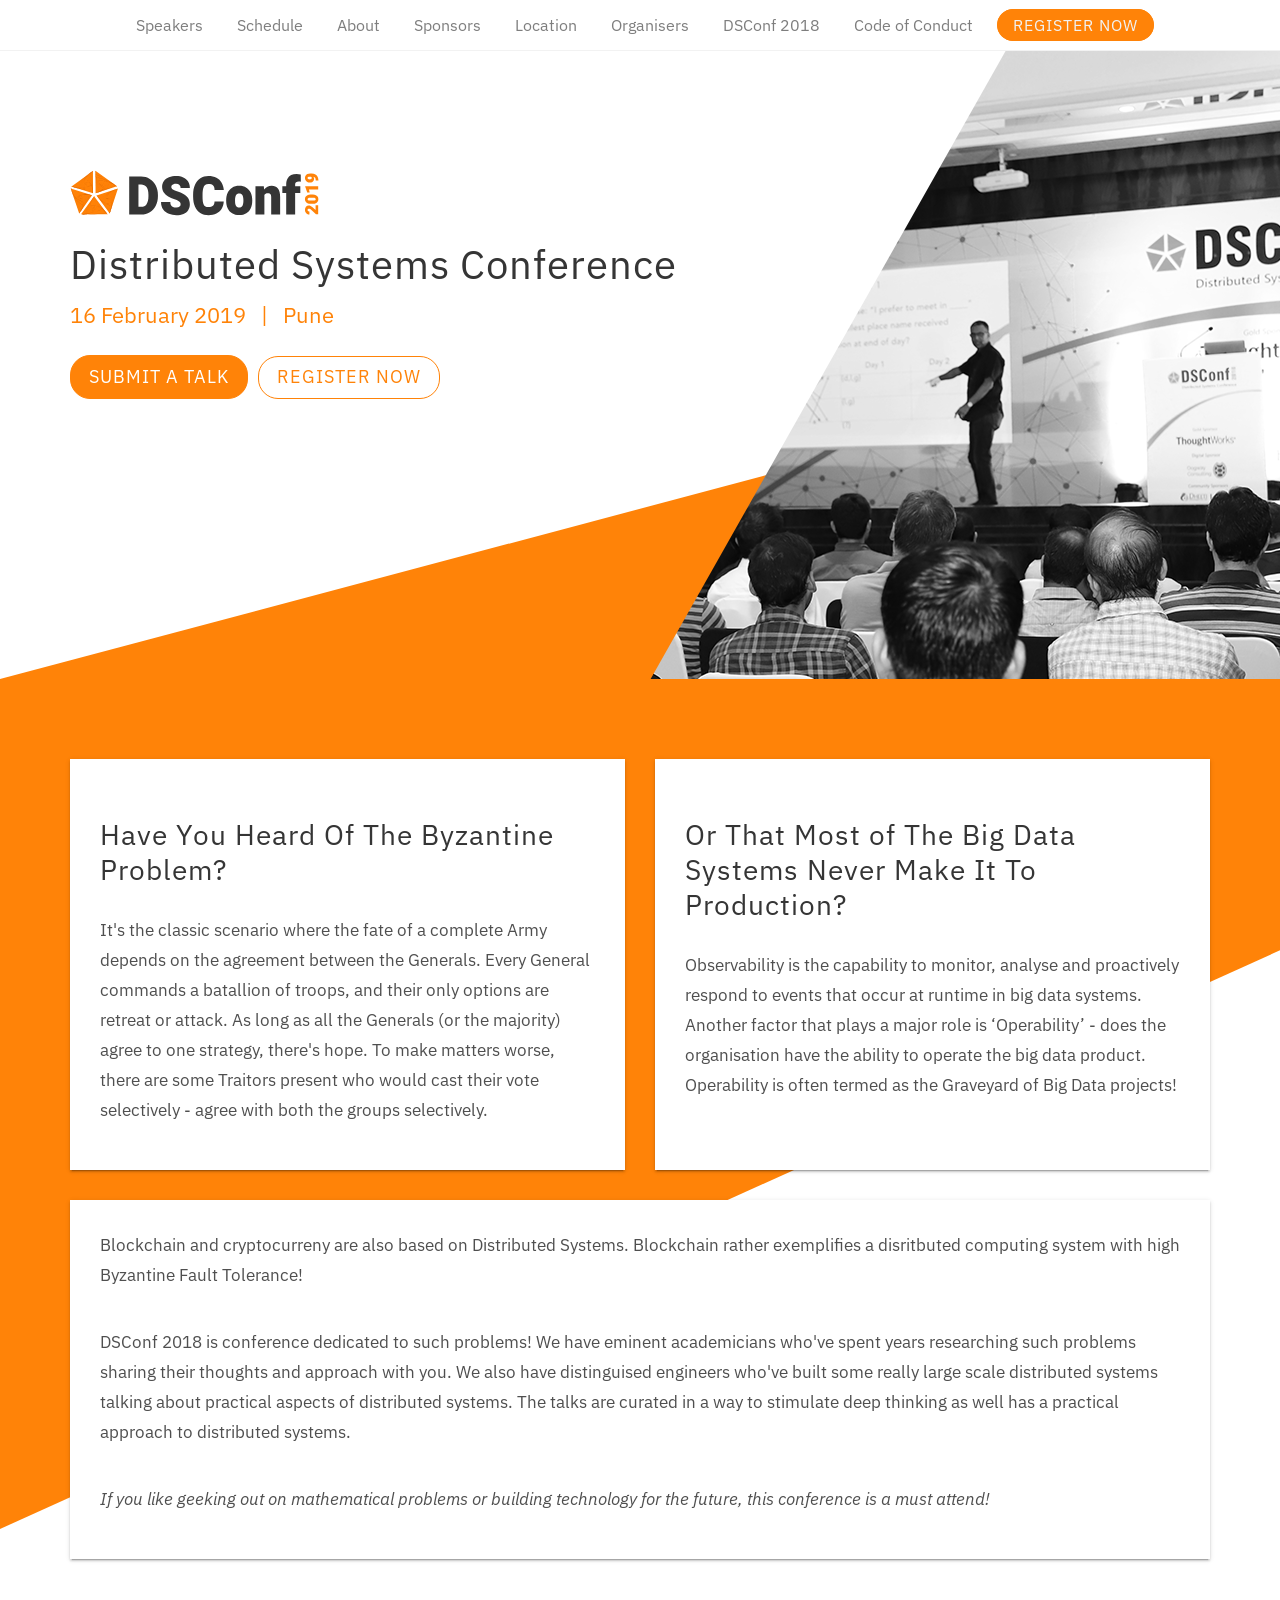
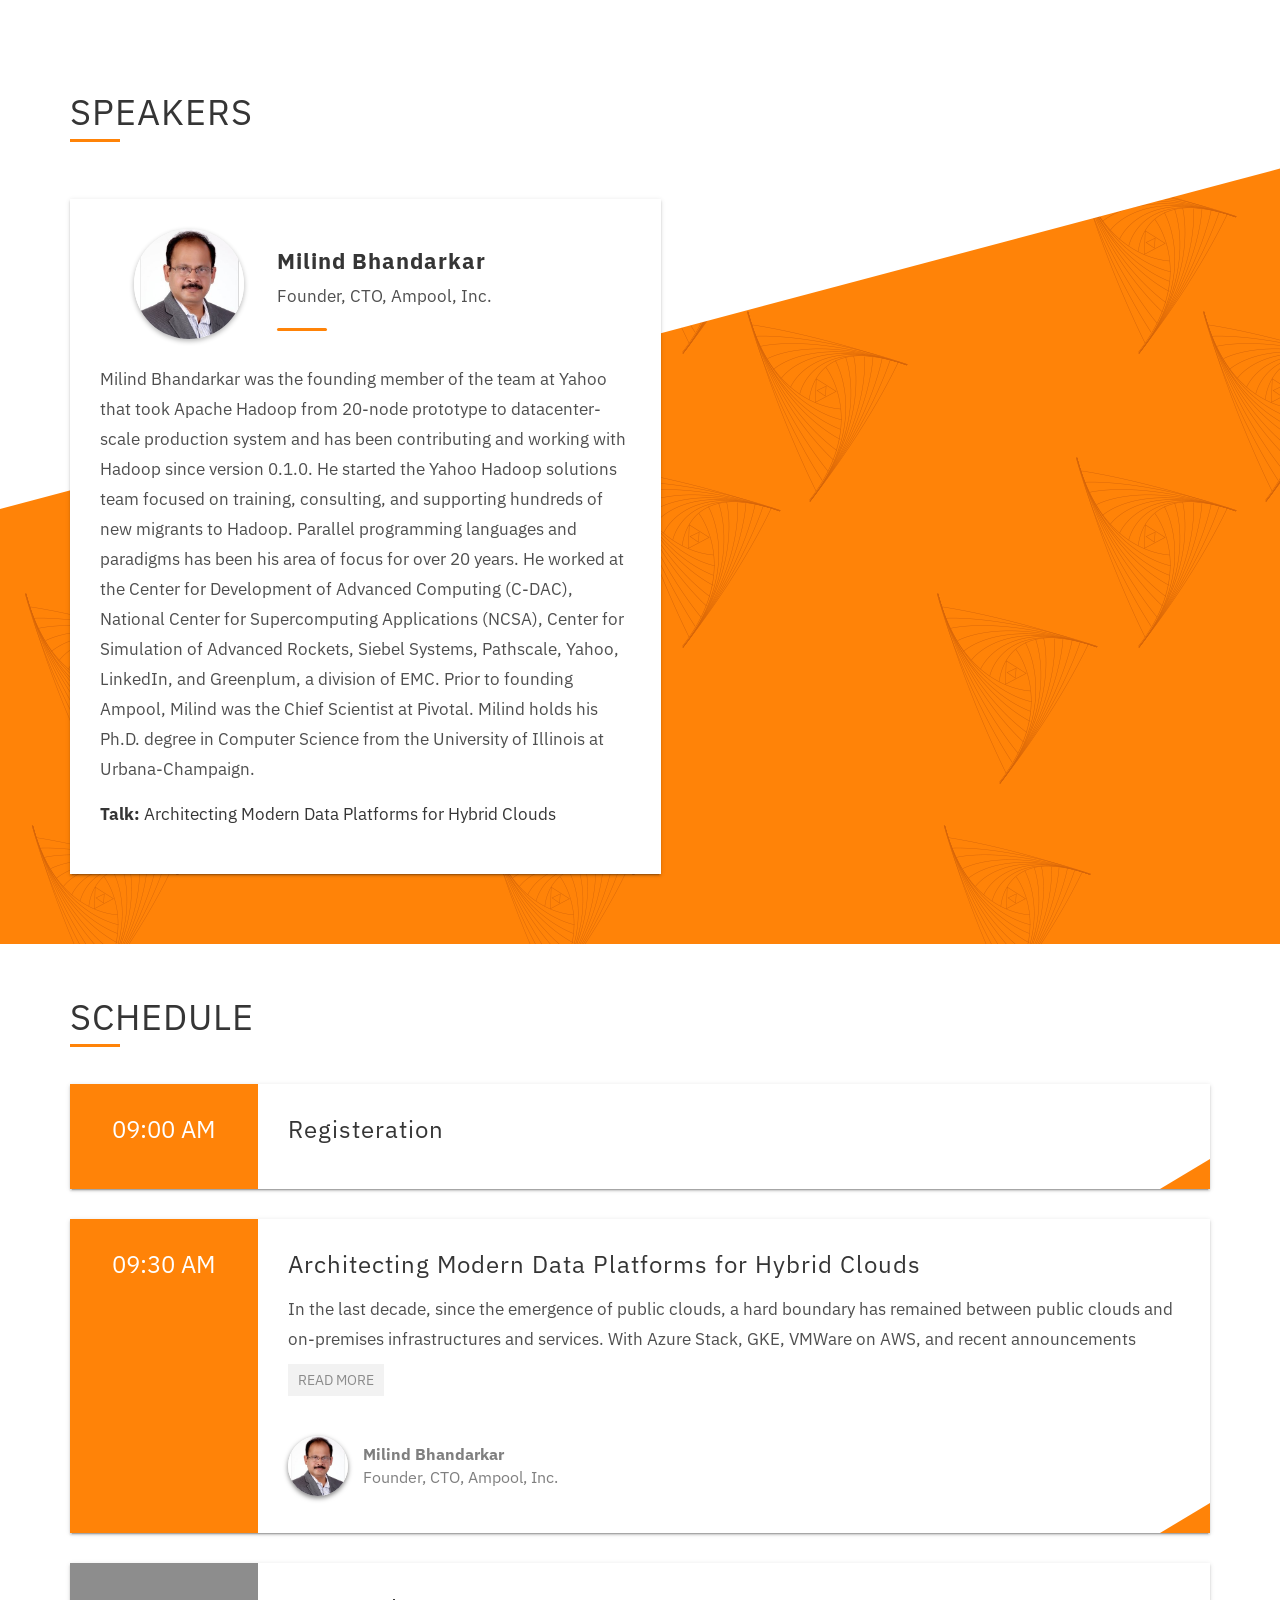
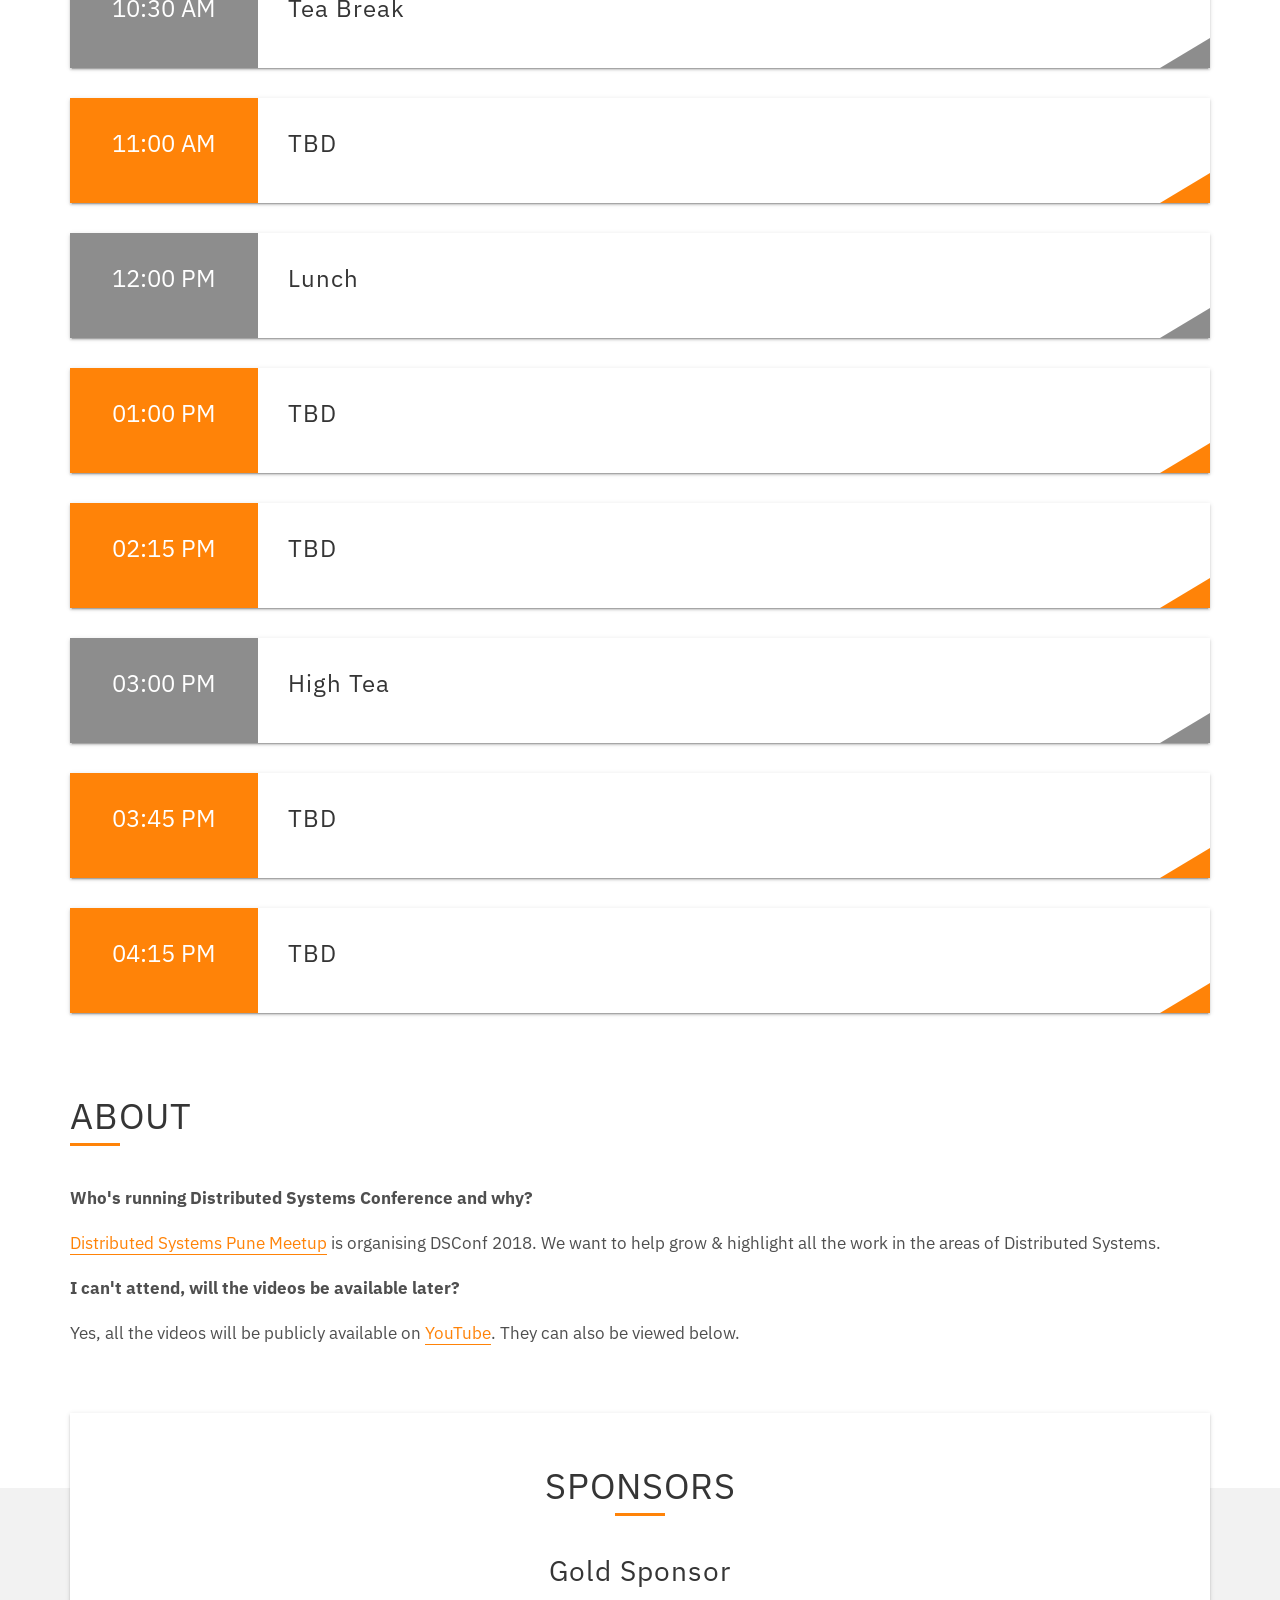
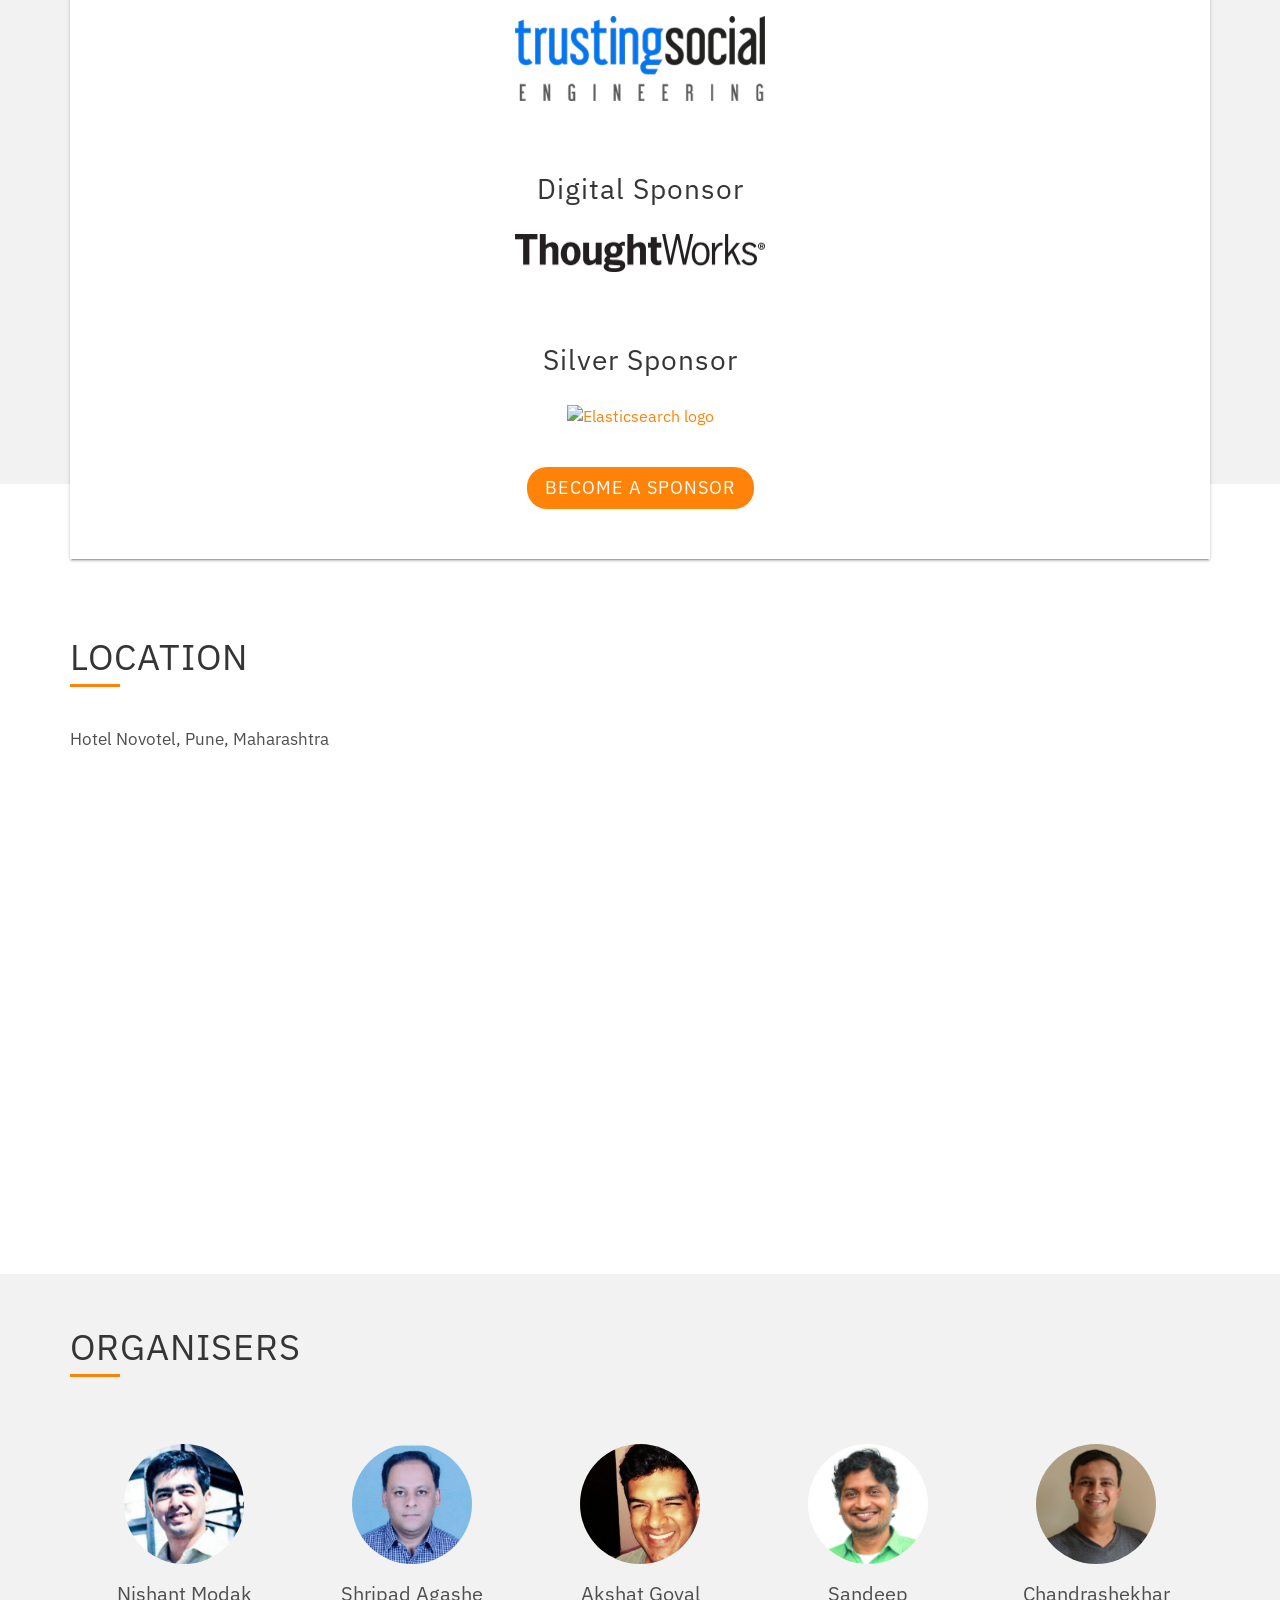
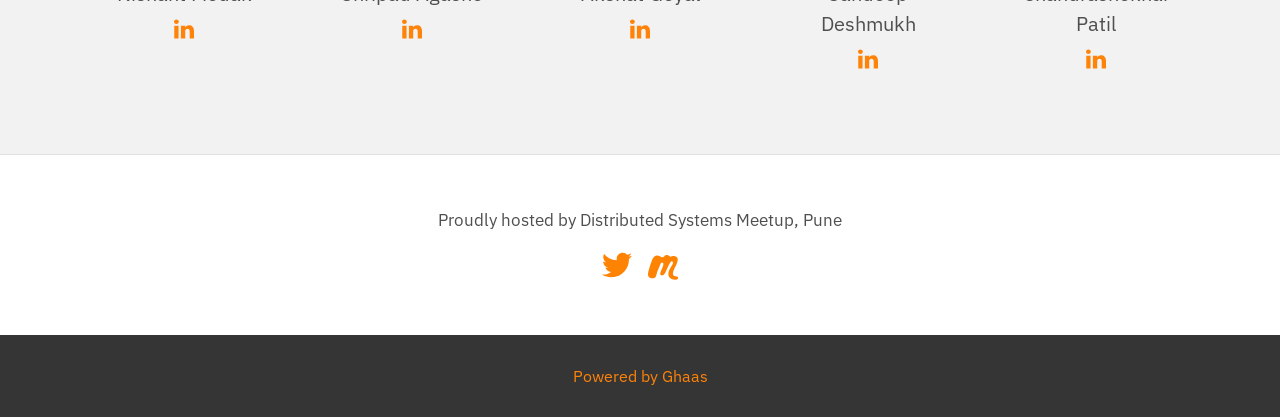
==== commit b93de4ba: "updated schedule, speaker content; added collapse button with read more in schedule; style updates" ====
--- a/index.html
+++ b/index.html
@@ -1 +1 @@
-<!DOCTYPE html><html lang="en"><head><!-- Google Tag Manager--><script>(function(w,d,s,l,i){w[l]=w[l]||[];w[l].push({'gtm.start': new Date().getTime(),event:'gtm.js'});var f=d.getElementsByTagName(s)[0],j=d.createElement(s),dl=l!='dataLayer'?'&l='+l:'';j.async=true;j.src='https://www.googletagmanager.com/gtm.js?id='+i+dl;f.parentNode.insertBefore(j,f);})(window,document,'script','dataLayer','GTM-WKQJ2JG');</script><meta charset="UTF-8"><meta name="viewport" content="width=device-width, initial-scale=1.0"><meta http-equiv="X-UA-Compatible" content="ie=edge"><title>DSConf 2019 | India's Premier Distributed Systems Conference</title><link href="https://fonts.googleapis.com/css?family=IBM+Plex+Sans:400,400i,700,700i" rel="stylesheet"><link rel="stylesheet" href="assets/css/style.css"><link rel="icon" type="image/png" href="assets/img/DSConf_logo.png"><!-- Search Engine--><meta name="description" content="Best Practices | Future of Distributed Systems"><meta name="image" content="https://dsconf.in/assets/img/site-image-meta.jpg"><!-- Schema.org for Google--><meta itemprop="name" content="DSConf 2019 | India's Premier Distributed Systems Conference"><meta itemprop="description" content="Best Practices | Future of Distributed Systems"><meta itemprop="image" content="https://dsconf.in/assets/img/site-image-meta.jpg"><!-- Twitter--><meta name="twitter:card" content="summary"><meta name="twitter:title" content="DSConf 2019 | India's Premier Distributed Systems Conference"><meta name="twitter:description" content="Best Practices | Future of Distributed Systems"><meta name="twitter:site" content="@dist_sys"><meta name="twitter:creator" content="@dist_sys"><meta name="twitter:image:src" content="https://dsconf.in/assets/img/site-image-meta.jpg"><!-- Open Graph general (Facebook, Pinterest & Google+)--><meta name="og:title" content="DSConf 2019 | India's Premier Distributed Systems Conference"><meta name="og:description" content="Best Practices | Future of Distributed Systems"><meta name="og:image" content="https://dsconf.in/assets/img/site-image-meta.jpg"><meta name="og:url" content="https://dsconf.in"><meta name="og:site_name" content="DSConf 2019"><meta name="og:type" content="website"></head><body><!-- Google Tag Manager (noscript)--><noscript><iframe src="https://www.googletagmanager.com/ns.html?id=GTM-WKQJ2JG" height="0" width="0" style="display:none;visibility:hidden"></iframe></noscript><nav id="navbar"><div class="container"><img class="nav-menu-icon" src="assets/img/menu.svg"><a class="button nav-mob-cta" href="#!">Register now</a><ul id="navbar-ul"><li class="navbar-ul--first"><span>x</span></li><li><a href="#speakers">Speakers</a></li><li><a href="#schedule">Schedule</a></li><li><a href="#about">About</a></li><li><a href="#sponsors">Sponsors</a></li><li><a href="#location">Location</a></li><li><a href="#organisers">Organisers</a></li><li><a href="2018/">DSConf 2018</a></li><li><a href="code-of-conduct/">Code of Conduct</a></li><li><a class="button navbar-ul--last" onclick="popup('distributed-systems-conference-2019-331002');">Register now</a></li></ul></div></nav><main id="main"><section class="section-hero"><div class="container"><div class="section-hero__wrapper"><img class="section-hero__logo" src="assets/img/DSConf2019_logo.svg" alt="DSConf 2019 logo" width="350"><h1>Distributed Systems Conference</h1><p class="primary flow">16 February 2019   |   Pune</p><a class="button" href="https://www.papercall.io/distributed-systems-conf">Submit a Talk</a><button class="button-inverted" onclick="popup('distributed-systems-conference-2019-331002');">Register Now</button><div class="section-hero__social"></div></div></div><img class="section-hero--right-img" src="assets/img/index-hero.png" alt=""><div class="section-hero--shape-bottom"></div></section><section class="section-intro"><div class="section-intro--shape-top"></div><div class="container"><div class="section-intro__sections"><div class="section-intro__section"><h3>Have You Heard Of The Byzantine Problem?</h3><p>It's the classic scenario where the fate of a complete Army depends on the agreement between the Generals. Every General commands a batallion of troops, and their only options are retreat or attack. As long as all the Generals (or the majority) agree to one strategy, there's hope. To make matters worse, there are some Traitors present who would cast their vote selectively - agree with both the groups selectively.</p></div><div class="section-intro__section"><h3>Or That Most of The Big Data Systems Never Make It To Production?</h3><p>Observability is the capability to monitor, analyse and proactively respond to events that occur at runtime in big data systems. Another factor that plays a major role is ‘Operability’ - does the organisation have the ability to operate the big data product. Operability is often termed as the Graveyard of Big Data projects!</p></div></div><div class="section-intro__content"><p>Blockchain and cryptocurreny are also based on Distributed Systems. Blockchain rather exemplifies a disritbuted computing system with high Byzantine Fault Tolerance!</p><br><p>DSConf 2018 is conference dedicated to such problems! We have eminent academicians who've spent years researching such problems sharing their thoughts and approach with you. We also have distinguised engineers who've built some really large scale distributed systems talking about practical aspects of distributed systems. The talks are curated in a way to stimulate deep thinking as well has a practical approach to distributed systems.</p><br><p><em>If you like geeking out on mathematical problems or building technology for the future, this conference is a must attend!</em></p></div></div></section><section class="section-speakers" id="speakers"><div class="section-speakers--shape-top"></div><div class="container"><h2 class="dash-underline">Speakers</h2><div class="section-speakers__items"><div class="section-speakers__item"><div class="section-speakers__item--wrapper"><div class="section-speakers__item--left"><img src="assets/img/milind-bhandarkar.jpg" alt="Milind Bhandarkar"></div><div class="section-speakers__item--right"><h3>Milind Bhandarkar</h3><p>Founder, CTO, Ampool, Inc.</p></div></div><div class="section-speakers__item--text"><p>Milind Bhandarkar is an experienced software architect and development manager, specialized in large distributed data-intensive computing. Member of the founding team at Yahoo! for Apache Hadoop. Deeply knowledgeable about the Hadoop ecosystem, and application frameworks for data analytics and machine learning.</p><p class="section-speakers__item--text-talk"> <strong>Talk: </strong>Modern Distributed Data Platforms for Hybrid Clouds</p></div></div></div></div></section><section class="section-schedule" id="schedule"><div class="container"><h2 class="dash-underline">Schedule</h2><div class="section-schedule-item"><div class="section-schedule-item__left"><p>9:00 AM</p></div><div class="section-schedule-item__right"><h3>Good morning</h3></div></div><div class="section-schedule-item"><div class="section-schedule-item__left"><p>9:30 AM</p></div><div class="section-schedule-item__right"><h3>Modern Distributed Data Platforms for Hybrid Clouds</h3><div class="section-schedule-item__right--text"><p class="truncate-text">Historically, the data platforms had only two deployment targets: Bare metal, and Heavyweight Virtual Machines. Now, it’s a continuum of targets: Bare metal, VMs, MicroVMs (with just enough OS), containers, isolates, and functions. Modern control planes are logically centralized. Public clouds entering on-premises means same control planes (and associated hosted services) are available on both public clouds, and on-premises, making hybrid data planes possible. This fundamentally changes the distributed data platforms, and data-intensive application development. A prominent example is a distributed data analytics platform, e.g. a Hadoop platform, with a plug for Ampool as a modern data analytics platform. If I were to design Hadoop-like platform today, how will I design & develop it. This covers all aspects of the platform control plane such as resource scheduling, orchestration, resource isolation, allocation, management, monitoring, scaling, metrics, metering, logging etc.</p></div><a class="read-more">READ MORE</a><div class="section-schedule-item__right--speaker"><p><img src="assets/img/milind-bhandarkar.jpg" alt="Milind Bhandarkar"><span>Milind Bhandarkar<br><span class="normal">Founder, CTO, Ampool, Inc.</span></span></p></div></div></div><div class="section-schedule-item schedule-grey"><div class="section-schedule-item__left"><p>11:30 PM</p></div><div class="section-schedule-item__right"><h3>Lunch</h3></div></div><div class="section-schedule-item"><div class="section-schedule-item__left"><p>9:30 AM</p></div><div class="section-schedule-item__right"><h3>Good night</h3><div class="section-schedule-item__right--text"><p class="truncate-text">Dr. Srinivasan is a systems and programming languages geek.</p></div><a class="read-more">READ MORE</a></div></div></div></section><section class="section-about" id="about"><div class="container"><h2 class="dash-underline">About</h2><p> <strong>Who&apos;s running Distributed Systems Conference and why?</strong></p><p> <a href="http://meetup.com/Distributed-Systems-Meetup/" target="_blank" rel="noreferrer noopener">Distributed Systems Pune Meetup</a> is organising DSConf 2018. We want to help grow &amp; highlight all the work in the areas of Distributed Systems.</p><p> <strong>I can't attend, will the videos be available later?</strong></p><p>Yes, all the videos will be publicly available on <a href="https://www.youtube.com/channel/UCL7eo0uzidPltfX6b8-4KYQ" target="_blank" rel="noreferrer noopener">YouTube</a>. They can also be viewed below.</p></div></section><section class="section-sponsors" id="sponsors"><div class="container"><div class="section-sponsors__wrapper"><h2 class="dash-underline dash-underline-center">Sponsors</h2><h3>Gold Sponsor</h3><a href="https://trustingsocial.com" target="_blank" rel="noopener noreferrer"><img src="assets/img/Trusting-Social-engineering-color-on-White.png" alt="Trusting Social Engineering logo" title="Trusting Social Engineering"></a><h3>Digital Sponsor</h3><a href="https://www.thoughtworks.com/" target="_blank" rel="noopener noreferrer"><img src="assets/img/thought-works-logo.png" alt="Thought Works logo" title="Thought Works"></a><h3>Silver Sponsor</h3><a href="https://elastic.co/" target="_blank" rel="noopener noreferrer"><img src="assets/img/elastic-logo.svg" alt="Elasticsearch logo" title="Elasticsearch"></a><div><a class="button" href="sponsor/">Become a Sponsor</a></div></div></div></section><section class="section-location" id="location"><div class="container"><h2 class="dash-underline">Location</h2><p>Hotel Novotel, Pune, Maharashtra</p><iframe src="https://www.google.com/maps/embed?pb=!1m18!1m12!1m3!1d7564.523938641499!2d73.91137682258827!3d18.56222457027324!2m3!1f0!2f0!3f0!3m2!1i1024!2i768!4f13.1!3m3!1m2!1s0x3bc2c13f953dc837%3A0xb6782032b34e422e!2sNovotel+Pune+Nagar+Road!5e0!3m2!1sen!2sin!4v1542028023287" width="100%" height="450" frameborder="0" style="border:0" allowfullscreen=""></iframe></div></section><section class="section-organisers" id="organisers"><div class="container"><h2 class="dash-underline">Organisers</h2><div class="section-organisers__items"><div class="section-organisers__item"><img class="section-organisers__item--avatar" src="assets/img/nishant-modak.jpg" alt="Nishant Modak"><p>Nishant Modak</p><a class="section-organisers__item--link" href="https://www.linkedin.com/in/modak/" target="_blank" rel="noopener noreferrer"><img src="assets/img/linkedin.svg" alt="linkedin"></a></div><div class="section-organisers__item"><img class="section-organisers__item--avatar" src="assets/img/shripad-agashe.jpg" alt="shripad agashe"><p>Shripad Agashe</p><a class="section-organisers__item--link" href="https://www.linkedin.com/in/sagashe/" target="_blank" rel="noopener noreferrer"><img src="assets/img/linkedin.svg" alt="linkedin"></a></div><div class="section-organisers__item"><img class="section-organisers__item--avatar" src="assets/img/akshat-goyal.jpg" alt="akshat goyal"><p>Akshat Goyal</p><a class="section-organisers__item--link" href="https://www.linkedin.com/in/akshat-goyal/" target="_blank" rel="noopener noreferrer"><img src="assets/img/linkedin.svg" alt="linkedin"></a></div><div class="section-organisers__item"><img class="section-organisers__item--avatar" src="assets/img/sandeep-deshmukh.jpg" alt="sandeep deshmukh"><p>Sandeep Deshmukh</p><a class="section-organisers__item--link" href="https://www.linkedin.com/in/sandeep-deshmukh/" target="_blank" rel="noopener noreferrer"><img src="assets/img/linkedin.svg" alt="linkedin"></a></div><div class="section-organisers__item"><img class="section-organisers__item--avatar" src="assets/img/chandrashekhar-patil.jpg" alt="chandrashekhar patil"><p>Chandrashekhar Patil</p><a class="section-organisers__item--link" href="https://www.linkedin.com/in/cshekharpatil/" target="_blank" rel="noopener noreferrer"><img src="assets/img/linkedin.svg" alt="linkedin"></a></div></div></div></section></main><footer><div class="footer-links"><div class="container"><p>Proudly hosted by Distributed Systems Meetup, Pune</p><a href="https://twitter.com/dist_sys" target="_blank" rel="noopener noreferrer"><img src="assets/img/twitter-white.svg" width="30" alt="dsconf twitter"></a><a href="https://www.meetup.com/Distributed-Systems-Meetup/" target="_blank" rel="noopener noreferrer"><img src="assets/img/meetup-white.svg" width="30" alt="dsconf meetup"></a></div></div><div class="footer-copyright"><div class="container"><a href="https://ghaas.xyz" target="_blank" rel="noopener noreferrer">Powered by Ghaas</a></div></div></footer><noscript id="tsNoJsMsg">Javascript on your browser is not enabled.</noscript><script src="//www.townscript.com/popup-widget/townscript-widget.nocache.js" type="text/javascript"></script><script src="https://cdn.jsdelivr.net/gh/cferdinandi/smooth-scroll@15/dist/smooth-scroll.polyfills.min.js"></script><script src="assets/js/app.js" type="text/javascript"></script></body></html>+<!DOCTYPE html><html lang="en"><head><!-- Google Tag Manager--><script>(function(w,d,s,l,i){w[l]=w[l]||[];w[l].push({'gtm.start': new Date().getTime(),event:'gtm.js'});var f=d.getElementsByTagName(s)[0],j=d.createElement(s),dl=l!='dataLayer'?'&l='+l:'';j.async=true;j.src='https://www.googletagmanager.com/gtm.js?id='+i+dl;f.parentNode.insertBefore(j,f);})(window,document,'script','dataLayer','GTM-WKQJ2JG');</script><meta charset="UTF-8"><meta name="viewport" content="width=device-width, initial-scale=1.0"><meta http-equiv="X-UA-Compatible" content="ie=edge"><title>DSConf 2019 | India's Premier Distributed Systems Conference</title><link href="https://fonts.googleapis.com/css?family=IBM+Plex+Sans:400,400i,700,700i" rel="stylesheet"><link rel="stylesheet" href="assets/css/style.css"><link rel="icon" type="image/png" href="assets/img/DSConf_logo.png"><!-- Search Engine--><meta name="description" content="Best Practices | Future of Distributed Systems"><meta name="image" content="https://dsconf.in/assets/img/site-image-meta.jpg"><!-- Schema.org for Google--><meta itemprop="name" content="DSConf 2019 | India's Premier Distributed Systems Conference"><meta itemprop="description" content="Best Practices | Future of Distributed Systems"><meta itemprop="image" content="https://dsconf.in/assets/img/site-image-meta.jpg"><!-- Twitter--><meta name="twitter:card" content="summary"><meta name="twitter:title" content="DSConf 2019 | India's Premier Distributed Systems Conference"><meta name="twitter:description" content="Best Practices | Future of Distributed Systems"><meta name="twitter:site" content="@dist_sys"><meta name="twitter:creator" content="@dist_sys"><meta name="twitter:image:src" content="https://dsconf.in/assets/img/site-image-meta.jpg"><!-- Open Graph general (Facebook, Pinterest & Google+)--><meta name="og:title" content="DSConf 2019 | India's Premier Distributed Systems Conference"><meta name="og:description" content="Best Practices | Future of Distributed Systems"><meta name="og:image" content="https://dsconf.in/assets/img/site-image-meta.jpg"><meta name="og:url" content="https://dsconf.in"><meta name="og:site_name" content="DSConf 2019"><meta name="og:type" content="website"></head><body><!-- Google Tag Manager (noscript)--><noscript><iframe src="https://www.googletagmanager.com/ns.html?id=GTM-WKQJ2JG" height="0" width="0" style="display:none;visibility:hidden"></iframe></noscript><nav id="navbar"><div class="container"><img class="nav-menu-icon" src="assets/img/menu.svg"><a class="button nav-mob-cta" href="#!">Register now</a><ul id="navbar-ul"><li class="navbar-ul--first"><span>x</span></li><li><a href="#speakers">Speakers</a></li><li><a href="#schedule">Schedule</a></li><li><a href="#about">About</a></li><li><a href="#sponsors">Sponsors</a></li><li><a href="#location">Location</a></li><li><a href="#organisers">Organisers</a></li><li><a href="2018/">DSConf 2018</a></li><li><a href="code-of-conduct/">Code of Conduct</a></li><li><a class="button navbar-ul--last" onclick="popup('distributed-systems-conference-2019-331002');">Register now</a></li></ul></div></nav><main id="main"><section class="section-hero"><div class="container"><div class="section-hero__wrapper"><img class="section-hero__logo" src="assets/img/DSConf2019_logo.svg" alt="DSConf 2019 logo" width="350"><h1>Distributed Systems Conference</h1><p class="primary flow">16 February 2019   |   Pune</p><a class="button" href="https://www.papercall.io/distributed-systems-conf">Submit a Talk</a><button class="button-inverted" onclick="popup('distributed-systems-conference-2019-331002');">Register Now</button><div class="section-hero__social"></div></div></div><img class="section-hero--right-img" src="assets/img/index-hero.png" alt=""><div class="section-hero--shape-bottom"></div></section><section class="section-intro"><div class="section-intro--shape-top"></div><div class="container"><div class="section-intro__sections"><div class="section-intro__section"><h3>Have You Heard Of The Byzantine Problem?</h3><p>It's the classic scenario where the fate of a complete Army depends on the agreement between the Generals. Every General commands a batallion of troops, and their only options are retreat or attack. As long as all the Generals (or the majority) agree to one strategy, there's hope. To make matters worse, there are some Traitors present who would cast their vote selectively - agree with both the groups selectively.</p></div><div class="section-intro__section"><h3>Or That Most of The Big Data Systems Never Make It To Production?</h3><p>Observability is the capability to monitor, analyse and proactively respond to events that occur at runtime in big data systems. Another factor that plays a major role is ‘Operability’ - does the organisation have the ability to operate the big data product. Operability is often termed as the Graveyard of Big Data projects!</p></div></div><div class="section-intro__content"><p>Blockchain and cryptocurreny are also based on Distributed Systems. Blockchain rather exemplifies a disritbuted computing system with high Byzantine Fault Tolerance!</p><br><p>DSConf 2018 is conference dedicated to such problems! We have eminent academicians who've spent years researching such problems sharing their thoughts and approach with you. We also have distinguised engineers who've built some really large scale distributed systems talking about practical aspects of distributed systems. The talks are curated in a way to stimulate deep thinking as well has a practical approach to distributed systems.</p><br><p><em>If you like geeking out on mathematical problems or building technology for the future, this conference is a must attend!</em></p></div></div></section><section class="section-speakers" id="speakers"><div class="section-speakers--shape-top"></div><div class="container"><h2 class="dash-underline">Speakers</h2><div class="section-speakers__items"><div class="section-speakers__item"><div class="section-speakers__item--wrapper"><div class="section-speakers__item--left"><img src="assets/img/milind-bhandarkar.jpg" alt="Milind Bhandarkar"></div><div class="section-speakers__item--right"><h3>Milind Bhandarkar</h3><p>Founder, CTO, Ampool, Inc.</p></div></div><div class="section-speakers__item--text"><p>Milind Bhandarkar was the founding member of the team at Yahoo that took Apache Hadoop from 20-node prototype to datacenter-scale production system and has been contributing and working with Hadoop since version 0.1.0. He started the Yahoo Hadoop solutions team focused on training, consulting, and supporting hundreds of new migrants to Hadoop. Parallel programming languages and paradigms has been his area of focus for over 20 years. He worked at the Center for Development of Advanced Computing (C-DAC), National Center for Supercomputing Applications (NCSA), Center for Simulation of Advanced Rockets, Siebel Systems, Pathscale, Yahoo, LinkedIn, and Greenplum, a division of EMC. Prior to founding Ampool, Milind was the Chief Scientist at Pivotal. Milind holds his Ph.D. degree in Computer Science from the University of Illinois at Urbana-Champaign.</p><p class="section-speakers__item--text-talk"> <strong>Talk: </strong>Architecting Modern Data Platforms for Hybrid Clouds</p></div></div></div></div></section><section class="section-schedule" id="schedule"><div class="container"><h2 class="dash-underline">Schedule</h2><div class="section-schedule-item"><div class="section-schedule-item__left"><p>09:00 AM</p></div><div class="section-schedule-item__right"><h3>Registeration</h3></div></div><div class="section-schedule-item"><div class="section-schedule-item__left"><p>09:30 AM</p></div><div class="section-schedule-item__right"><h3>Architecting Modern Data Platforms for Hybrid Clouds</h3><div class="section-schedule-item__right--text"><p>In the last decade, since the emergence of public clouds, a hard boundary has remained between public clouds and on-premises infrastructures and services. With Azure Stack, GKE, VMWare on AWS, and recent announcements about AWS Outposts, it is clear that the line between public clouds and on-premises infrastructures and services is blurring. Recent developments in the industry, such as merger between Hadoop rivals Cloudera & Hortonworks, as well as IBM's acquisition of RedHat, indicate a trend that an exciting hybrid cloud future awaits us. Public clouds entering on-premises means same logically centralized control planes (and associated managed services) will be available on both public clouds, and on-premises, making hybrid data planes possible. In addition, software systems deployment targets, which until recently were limited to bare metal and heavyweight virtual machines, have proliferated. They now include a hierarchy: Bare metal physical machines, Virtual Machines, MicroVMs, Containers, Isolates, & Functions. This fundamentally changes how distributed data platforms and data-intensive applications will be developed. This talk outlines the architectural building blocks that can be used in specific design patterns for developing modern distributed data platforms. We will draw from our experiences in developing a prominent distributed data analytics platform, Apache Hadoop, and outline how such a platform could be built today with modern building blocks. We intend to cover most aspects of the platform control planes such as high availability, disaster recovery, security, resource scheduling, orchestration, resource isolation, allocation, management, monitoring, scaling, metrics, metering, and logging. I will illustrate this architectural paradigm shift with some of the design choices we have made at Ampool, a modern data analytics platform.</p></div><a class="read-more">READ MORE</a><a class="collapse">COLLAPSE</a><div class="section-schedule-item__right--speaker"><div class="section-schedule-item__right--speaker-left"><img src="assets/img/milind-bhandarkar.jpg" alt="Milind Bhandarkar"></div><div class="section-schedule-item__right--speaker-right"><p>Milind Bhandarkar<br><span class="normal">Founder, CTO, Ampool, Inc.</span></p></div></div></div></div><div class="section-schedule-item schedule-grey"><div class="section-schedule-item__left"><p>10:30 AM</p></div><div class="section-schedule-item__right"><h3>Tea Break</h3></div></div><div class="section-schedule-item"><div class="section-schedule-item__left"><p>11:00 AM</p></div><div class="section-schedule-item__right"><h3>TBD</h3></div></div><div class="section-schedule-item schedule-grey"><div class="section-schedule-item__left"><p>12:00 PM</p></div><div class="section-schedule-item__right"><h3>Lunch</h3></div></div><div class="section-schedule-item"><div class="section-schedule-item__left"><p>01:00 PM</p></div><div class="section-schedule-item__right"><h3>TBD</h3></div></div><div class="section-schedule-item"><div class="section-schedule-item__left"><p>02:15 PM</p></div><div class="section-schedule-item__right"><h3>TBD</h3></div></div><div class="section-schedule-item schedule-grey"><div class="section-schedule-item__left"><p>03:00 PM</p></div><div class="section-schedule-item__right"><h3>High Tea</h3></div></div><div class="section-schedule-item"><div class="section-schedule-item__left"><p>03:45 PM</p></div><div class="section-schedule-item__right"><h3>TBD</h3></div></div><div class="section-schedule-item"><div class="section-schedule-item__left"><p>04:15 PM</p></div><div class="section-schedule-item__right"><h3>TBD</h3></div></div></div></section><section class="section-about" id="about"><div class="container"><h2 class="dash-underline">About</h2><p> <strong>Who&apos;s running Distributed Systems Conference and why?</strong></p><p> <a href="http://meetup.com/Distributed-Systems-Meetup/" target="_blank" rel="noreferrer noopener">Distributed Systems Pune Meetup</a> is organising DSConf 2018. We want to help grow &amp; highlight all the work in the areas of Distributed Systems.</p><p> <strong>I can't attend, will the videos be available later?</strong></p><p>Yes, all the videos will be publicly available on <a href="https://www.youtube.com/channel/UCL7eo0uzidPltfX6b8-4KYQ" target="_blank" rel="noreferrer noopener">YouTube</a>. They can also be viewed below.</p></div></section><section class="section-sponsors" id="sponsors"><div class="container"><div class="section-sponsors__wrapper"><h2 class="dash-underline dash-underline-center">Sponsors</h2><h3>Gold Sponsor</h3><a href="https://trustingsocial.com" target="_blank" rel="noopener noreferrer"><img src="assets/img/Trusting-Social-engineering-color-on-White.png" alt="Trusting Social Engineering logo" title="Trusting Social Engineering"></a><h3>Digital Sponsor</h3><a href="https://www.thoughtworks.com/" target="_blank" rel="noopener noreferrer"><img src="assets/img/thought-works-logo.png" alt="Thought Works logo" title="Thought Works"></a><h3>Silver Sponsor</h3><a href="https://elastic.co/" target="_blank" rel="noopener noreferrer"><img src="assets/img/elastic-logo.svg" alt="Elasticsearch logo" title="Elasticsearch"></a><div><a class="button" href="sponsor/">Become a Sponsor</a></div></div></div></section><section class="section-location" id="location"><div class="container"><h2 class="dash-underline">Location</h2><p>Hotel Novotel, Pune, Maharashtra</p><iframe src="https://www.google.com/maps/embed?pb=!1m18!1m12!1m3!1d7564.523938641499!2d73.91137682258827!3d18.56222457027324!2m3!1f0!2f0!3f0!3m2!1i1024!2i768!4f13.1!3m3!1m2!1s0x3bc2c13f953dc837%3A0xb6782032b34e422e!2sNovotel+Pune+Nagar+Road!5e0!3m2!1sen!2sin!4v1542028023287" width="100%" height="450" frameborder="0" style="border:0" allowfullscreen=""></iframe></div></section><section class="section-organisers" id="organisers"><div class="container"><h2 class="dash-underline">Organisers</h2><div class="section-organisers__items"><div class="section-organisers__item"><img class="section-organisers__item--avatar" src="assets/img/nishant-modak.jpg" alt="Nishant Modak"><p>Nishant Modak</p><a class="section-organisers__item--link" href="https://www.linkedin.com/in/modak/" target="_blank" rel="noopener noreferrer"><img src="assets/img/linkedin.svg" alt="linkedin"></a></div><div class="section-organisers__item"><img class="section-organisers__item--avatar" src="assets/img/shripad-agashe.jpg" alt="shripad agashe"><p>Shripad Agashe</p><a class="section-organisers__item--link" href="https://www.linkedin.com/in/sagashe/" target="_blank" rel="noopener noreferrer"><img src="assets/img/linkedin.svg" alt="linkedin"></a></div><div class="section-organisers__item"><img class="section-organisers__item--avatar" src="assets/img/akshat-goyal.jpg" alt="akshat goyal"><p>Akshat Goyal</p><a class="section-organisers__item--link" href="https://www.linkedin.com/in/akshat-goyal/" target="_blank" rel="noopener noreferrer"><img src="assets/img/linkedin.svg" alt="linkedin"></a></div><div class="section-organisers__item"><img class="section-organisers__item--avatar" src="assets/img/sandeep-deshmukh.jpg" alt="sandeep deshmukh"><p>Sandeep Deshmukh</p><a class="section-organisers__item--link" href="https://www.linkedin.com/in/sandeep-deshmukh/" target="_blank" rel="noopener noreferrer"><img src="assets/img/linkedin.svg" alt="linkedin"></a></div><div class="section-organisers__item"><img class="section-organisers__item--avatar" src="assets/img/chandrashekhar-patil.jpg" alt="chandrashekhar patil"><p>Chandrashekhar Patil</p><a class="section-organisers__item--link" href="https://www.linkedin.com/in/cshekharpatil/" target="_blank" rel="noopener noreferrer"><img src="assets/img/linkedin.svg" alt="linkedin"></a></div></div></div></section></main><footer><div class="footer-links"><div class="container"><p>Proudly hosted by Distributed Systems Meetup, Pune</p><a href="https://twitter.com/dist_sys" target="_blank" rel="noopener noreferrer"><img src="assets/img/twitter-white.svg" width="30" alt="dsconf twitter"></a><a href="https://www.meetup.com/Distributed-Systems-Meetup/" target="_blank" rel="noopener noreferrer"><img src="assets/img/meetup-white.svg" width="30" alt="dsconf meetup"></a></div></div><div class="footer-copyright"><div class="container"><a href="https://ghaas.xyz" target="_blank" rel="noopener noreferrer">Powered by Ghaas</a></div></div></footer><noscript id="tsNoJsMsg">Javascript on your browser is not enabled.</noscript><script src="//www.townscript.com/popup-widget/townscript-widget.nocache.js" type="text/javascript"></script><script src="https://cdn.jsdelivr.net/gh/cferdinandi/smooth-scroll@15/dist/smooth-scroll.polyfills.min.js"></script><script src="assets/js/app.js" type="text/javascript"></script></body></html>
--- a/assets/css/style.css
+++ b/assets/css/style.css
@@ -234,7 +234,7 @@
 .h3 {
   font-weight: 400;
   letter-spacing: 1px;
-  
+
 }
 
 h1,
@@ -246,7 +246,7 @@
 }
 
 @media (max-width: 979px) {
-  
+
   h1,
   .h1 {
     font-size: 2.5em;
@@ -255,7 +255,7 @@
 }
 
 @media (max-width: 767px) {
-  
+
   h1,
   .h1 {
     font-size: 2em;
@@ -523,6 +523,10 @@
 
 .dash-underline-center::after {
   left: 50%;
+  -webkit-transform: translate(-50%, 0);
+  -moz-transform: translate(-50%, 0);
+  -ms-transform: translate(-50%, 0);
+  -o-transform: translate(-50%, 0);
   transform: translate(-50%, 0);
 }
 
@@ -583,12 +587,16 @@
   -ms-flex-align: center;
   align-items: center;
   z-index: 9999;
+  -webkit-transition: top 0.3s;
+  -o-transition: top 0.3s;
+  -moz-transition: top 0.3s;
   transition: top 0.3s;
   border-bottom: 1px solid #f2f2f2;
 }
 
 .navbar-shadow {
   -webkit-box-shadow: 0 2px 4px -1px rgba(0, 0, 0, .2), 0 4px 5px 0 rgba(0, 0, 0, .14), 0 1px 10px 0 rgba(0, 0, 0, .12);
+  -moz-box-shadow: 0 2px 4px -1px rgba(0, 0, 0, .2), 0 4px 5px 0 rgba(0, 0, 0, .14), 0 1px 10px 0 rgba(0, 0, 0, .12);
   box-shadow: 0 2px 4px -1px rgba(0, 0, 0, .2), 0 4px 5px 0 rgba(0, 0, 0, .14), 0 1px 10px 0 rgba(0, 0, 0, .12)
 }
 
@@ -658,10 +666,20 @@
     padding: 10px 5px;
     display: table;
     -webkit-box-shadow: 0 5px 5px -3px rgba(0, 0, 0, .2), 0 8px 10px 1px rgba(0, 0, 0, .14), 0 3px 14px 2px rgba(0, 0, 0, .12);
+    -moz-box-shadow: 0 5px 5px -3px rgba(0, 0, 0, .2), 0 8px 10px 1px rgba(0, 0, 0, .14), 0 3px 14px 2px rgba(0, 0, 0, .12);
     box-shadow: 0 5px 5px -3px rgba(0, 0, 0, .2), 0 8px 10px 1px rgba(0, 0, 0, .14), 0 3px 14px 2px rgba(0, 0, 0, .12);
     display: none;
+    -webkit-transition-property: all;
+    -o-transition-property: all;
+    -moz-transition-property: all;
     transition-property: all;
+    -webkit-transition-duration: 0.5s;
+    -moz-transition-duration: 0.5s;
+    -o-transition-duration: 0.5s;
     transition-duration: 0.5s;
+    -webkit-transition-timing-function: ease-in-out;
+    -moz-transition-timing-function: ease-in-out;
+    -o-transition-timing-function: ease-in-out;
     transition-timing-function: ease-in-out;
   }
 
@@ -669,7 +687,7 @@
     display: block;
     text-align: right;
   }
-  
+
   .navbar-ul--first span {
     font-size: 22px;
     font-weight: bold;
@@ -698,16 +716,20 @@
     margin: 10px 0;
     width: 100%;
   }
-  
+
   nav ul li a {
     display: block;
+    -webkit-border-radius: 5px;
+    -moz-border-radius: 5px;
     border-radius: 5px;
     padding: 10px 15px;
     color: #353535;
     font-size: 18px;
   }
-  
-  nav ul li a:hover, nav ul li a:focus, nav ul li a:visited {
+
+  nav ul li a:hover,
+  nav ul li a:focus,
+  nav ul li a:visited {
     background-color: #eeeeee;
     color: #353535;
   }
@@ -822,6 +844,7 @@
   .section-hero__wrapper {
     padding: 120px 0
   }
+
   .section-hero--right-img {
     display: block;
     position: absolute;
@@ -942,8 +965,18 @@
 }
 
 .section-intro__sections {
+  display: -webkit-box;
+  display: -webkit-flex;
+  display: -moz-box;
+  display: -ms-flexbox;
   display: flex;
+  -webkit-flex-wrap: wrap;
+  -ms-flex-wrap: wrap;
   flex-wrap: wrap;
+  -webkit-box-pack: center;
+  -webkit-justify-content: center;
+  -moz-box-pack: center;
+  -ms-flex-pack: center;
   justify-content: center;
   margin: 0 -15px;
   z-index: 99;
@@ -951,11 +984,16 @@
 }
 
 .section-intro__section {
+  -webkit-box-flex: 1;
+  -webkit-flex: 1;
+  -moz-box-flex: 1;
+  -ms-flex: 1;
   flex: 1;
   padding: 30px;
   margin: 30px 15px;
   background-color: #ffffff;
   -webkit-box-shadow: 0 3px 1px -2px rgba(0, 0, 0, .2), 0 2px 2px 0 rgba(0, 0, 0, .14), 0 1px 5px 0 rgba(0, 0, 0, .12);
+  -moz-box-shadow: 0 3px 1px -2px rgba(0, 0, 0, .2), 0 2px 2px 0 rgba(0, 0, 0, .14), 0 1px 5px 0 rgba(0, 0, 0, .12);
   box-shadow: 0 3px 1px -2px rgba(0, 0, 0, .2), 0 2px 2px 0 rgba(0, 0, 0, .14), 0 1px 5px 0 rgba(0, 0, 0, .12)
 }
 
@@ -965,6 +1003,7 @@
   padding: 30px;
   background-color: #ffffff;
   -webkit-box-shadow: 0 3px 1px -2px rgba(0, 0, 0, .2), 0 2px 2px 0 rgba(0, 0, 0, .14), 0 1px 5px 0 rgba(0, 0, 0, .12);
+  -moz-box-shadow: 0 3px 1px -2px rgba(0, 0, 0, .2), 0 2px 2px 0 rgba(0, 0, 0, .14), 0 1px 5px 0 rgba(0, 0, 0, .12);
   box-shadow: 0 3px 1px -2px rgba(0, 0, 0, .2), 0 2px 2px 0 rgba(0, 0, 0, .14), 0 1px 5px 0 rgba(0, 0, 0, .12)
 }
 
@@ -1006,43 +1045,78 @@
 }
 
 .section-speakers__items {
+  display: -webkit-box;
+  display: -webkit-flex;
+  display: -moz-box;
+  display: -ms-flexbox;
   display: flex;
+  -webkit-flex-wrap: wrap;
+  -ms-flex-wrap: wrap;
   flex-wrap: wrap;
   margin: 0 -20px;
 }
 
 .section-speakers__item {
   background-color: #ffffff;
+  -webkit-box-flex: 1;
+  -webkit-flex: 1;
+  -moz-box-flex: 1;
+  -ms-flex: 1;
   flex: 1;
   margin: 20px;
   padding: 30px;
   max-width: 45%;
   -webkit-box-shadow: 0 3px 1px -2px rgba(0, 0, 0, .2), 0 2px 2px 0 rgba(0, 0, 0, .14), 0 1px 5px 0 rgba(0, 0, 0, .12);
+  -moz-box-shadow: 0 3px 1px -2px rgba(0, 0, 0, .2), 0 2px 2px 0 rgba(0, 0, 0, .14), 0 1px 5px 0 rgba(0, 0, 0, .12);
   box-shadow: 0 3px 1px -2px rgba(0, 0, 0, .2), 0 2px 2px 0 rgba(0, 0, 0, .14), 0 1px 5px 0 rgba(0, 0, 0, .12)
 }
 
 .section-speakers__item img {
+  -webkit-border-radius: 50%;
+  -moz-border-radius: 50%;
   border-radius: 50%;
 }
 
 .section-speakers__item--wrapper {
+  display: -webkit-box;
+  display: -webkit-flex;
+  display: -moz-box;
+  display: -ms-flexbox;
   display: flex;
+  -webkit-box-pack: center;
+  -webkit-justify-content: center;
+  -moz-box-pack: center;
+  -ms-flex-pack: center;
   justify-content: center;
+  -webkit-box-align: center;
+  -webkit-align-items: center;
+  -moz-box-align: center;
+  -ms-flex-align: center;
   align-items: center;
   padding-bottom: 20px;
 }
 
 .section-speakers__item--left {
+  -webkit-box-flex: 1;
+  -webkit-flex: 1;
+  -moz-box-flex: 1;
+  -ms-flex: 1;
   flex: 1;
   text-align: center
 }
 
 .section-speakers__item--left img {
   max-width: 110px;
+  -webkit-box-shadow: 0px 2px 5px rgba(0, 0, 0, .3);
+  -moz-box-shadow: 0px 2px 5px rgba(0, 0, 0, .3);
   box-shadow: 0px 2px 5px rgba(0, 0, 0, .3);
 }
 
 .section-speakers__item--right {
+  -webkit-box-flex: 2;
+  -webkit-flex: 2;
+  -moz-box-flex: 2;
+  -ms-flex: 2;
   flex: 2;
   position: relative;
 }
@@ -1053,7 +1127,11 @@
   }
 
   .section-speakers__item--right {
-    flex: 1;  
+    -webkit-box-flex: 1;
+    -webkit-flex: 1;
+    -moz-box-flex: 1;
+    -ms-flex: 1;
+    flex: 1;
   }
 }
 
@@ -1072,6 +1150,8 @@
   height: 3px;
   width: 50px;
   background-color: #ff8308;
+  -webkit-border-radius: 5px;
+  -moz-border-radius: 5px;
   border-radius: 5px;
 }
 
@@ -1089,14 +1169,27 @@
 }
 
 .section-schedule-item {
+  display: -webkit-box;
+  display: -webkit-flex;
+  display: -moz-box;
+  display: -ms-flexbox;
   display: flex;
   margin-bottom: 30px;
+  -webkit-box-pack: center;
+  -webkit-justify-content: center;
+  -moz-box-pack: center;
+  -ms-flex-pack: center;
   justify-content: center;
   -webkit-box-shadow: 0 3px 1px -2px rgba(0, 0, 0, .2), 0 2px 2px 0 rgba(0, 0, 0, .14), 0 1px 5px 0 rgba(0, 0, 0, .12);
+  -moz-box-shadow: 0 3px 1px -2px rgba(0, 0, 0, .2), 0 2px 2px 0 rgba(0, 0, 0, .14), 0 1px 5px 0 rgba(0, 0, 0, .12);
   box-shadow: 0 3px 1px -2px rgba(0, 0, 0, .2), 0 2px 2px 0 rgba(0, 0, 0, .14), 0 1px 5px 0 rgba(0, 0, 0, .12)
 }
 
 .section-schedule-item__left {
+  -webkit-box-flex: 1;
+  -webkit-flex: 1;
+  -moz-box-flex: 1;
+  -ms-flex: 1;
   flex: 1;
   background-color: #ff8308;
   padding: 30px;
@@ -1113,13 +1206,11 @@
   font-size: 24px;
 }
 
-@media (max-width: 767px) {
-  .section-schedule-item__left {
-    padding: 30px 20px;
-  }
-}
-
 .section-schedule-item__right {
+  -webkit-box-flex: 7;
+  -webkit-flex: 7;
+  -moz-box-flex: 7;
+  -ms-flex: 7;
   flex: 7;
   padding: 30px;
   position: relative;
@@ -1146,9 +1237,31 @@
   overflow: hidden;
 }
 
+.section-schedule-item__right a.read-more,
+.section-schedule-item__right a.collapse {
+  background-color: #f2f2f2;
+  padding: 5px 10px;
+  margin-top: 15px;
+  border: none;
+  font-size: 14px;
+  color: #8b8b8b !important;
+}
+
+.section-schedule-item__right a.read-more:hover,
+.section-schedule-item__right a.collapse:hover {
+  -webkit-box-shadow: 0 3px 1px -2px rgba(0, 0, 0, .2), 0 2px 2px 0 rgba(0, 0, 0, .14), 0 1px 5px 0 rgba(0, 0, 0, .12);
+  -moz-box-shadow: 0 3px 1px -2px rgba(0, 0, 0, .2), 0 2px 2px 0 rgba(0, 0, 0, .14), 0 1px 5px 0 rgba(0, 0, 0, .12);
+  box-shadow: 0 3px 1px -2px rgba(0, 0, 0, .2), 0 2px 2px 0 rgba(0, 0, 0, .14), 0 1px 5px 0 rgba(0, 0, 0, .12)
+}
+
 .section-schedule-item__right a.read-more {
-  display: table-cell;
-  padding-top: 15px;
+  display: inline-block;
+}
+
+.section-schedule-item__right a.collapse {
+  margin: 0;
+  display: none;
+  float: right;
 }
 
 .section-schedule-item__right h3 {
@@ -1161,31 +1274,83 @@
 }
 
 .section-schedule-item__right--speaker {
-  margin-top: 30px;
+  margin-top: 32px;
+  display: -webkit-box;
+  display: -webkit-flex;
+  display: -moz-box;
+  display: -ms-flexbox;
+  display: flex;
+  -webkit-flex-wrap: nowrap;
+  -ms-flex-wrap: nowrap;
+  flex-wrap: nowrap;
+  -webkit-box-align: center;
+  -webkit-align-items: center;
+  -moz-box-align: center;
+  -ms-flex-align: center;
+  align-items: center;
+}
+
+.section-schedule-item__right--speaker-left,
+.section-schedule-item__right--speaker-right {
+  -webkit-box-flex: initial;
+  -webkit-flex: initial;
+  -moz-box-flex: initial;
+  -ms-flex: initial;
+  flex: initial;
 }
 
 .section-schedule-item__right--speaker img {
+  -webkit-border-radius: 50%;
+  -moz-border-radius: 50%;
   border-radius: 50%;
   max-width: 60px;
+  -webkit-box-shadow: 0px 2px 5px rgba(0, 0, 0, .5);
+  -moz-box-shadow: 0px 2px 5px rgba(0, 0, 0, .5);
   box-shadow: 0px 2px 5px rgba(0, 0, 0, .5);
   margin-right: 15px;
   vertical-align: middle;
-  float: left;
-}
-
-.section-schedule-item__right--speaker span {
+}
+
+.section-schedule-item__right--speaker p {
   font-size: 16px;
   font-weight: bold;
   color: #7e7e7e;
   color: rgba(0, 0, 0, .5);
   line-height: 1em;
+  line-height: 1.4em;
+}
+
+@media (max-width: 767px) {
+  .section-schedule-item {
+    -webkit-box-orient: vertical;
+    -webkit-box-direction: normal;
+    -webkit-flex-direction: column;
+    -moz-box-orient: vertical;
+    -moz-box-direction: normal;
+    -ms-flex-direction: column;
+    flex-direction: column;
+  }
+
+  .section-schedule-item__left {
+    padding: 10px 20px;
+  }
+
+  .section-schedule-item__left p {
+    margin: 0;
+    font-size: 18px;
+  }
+
+  .section-schedule-item__right::after {
+    border-width: 0 0 15px 25px;
+  }
 }
 
 .section-about {
   padding-bottom: 50px;
 }
 
-.section-about h2, .section-sponsors h2 {
+.section-about h2,
+.section-sponsors h2 {
   margin-top: 0;
 }
 
@@ -1202,6 +1367,7 @@
   padding: 50px 0;
   background-color: #ffffff;
   -webkit-box-shadow: 0 3px 1px -2px rgba(0, 0, 0, .2), 0 2px 2px 0 rgba(0, 0, 0, .14), 0 1px 5px 0 rgba(0, 0, 0, .12);
+  -moz-box-shadow: 0 3px 1px -2px rgba(0, 0, 0, .2), 0 2px 2px 0 rgba(0, 0, 0, .14), 0 1px 5px 0 rgba(0, 0, 0, .12);
   box-shadow: 0 3px 1px -2px rgba(0, 0, 0, .2), 0 2px 2px 0 rgba(0, 0, 0, .14), 0 1px 5px 0 rgba(0, 0, 0, .12)
 }
 
@@ -1249,12 +1415,26 @@
 }
 
 .section-organisers__items {
+  display: -webkit-box;
+  display: -webkit-flex;
+  display: -moz-box;
+  display: -ms-flexbox;
   display: flex;
+  -webkit-flex-wrap: wrap;
+  -ms-flex-wrap: wrap;
   flex-wrap: wrap;
+  -webkit-box-pack: center;
+  -webkit-justify-content: center;
+  -moz-box-pack: center;
+  -ms-flex-pack: center;
   justify-content: center;
 }
 
 .section-organisers__item {
+  -webkit-box-flex: 1;
+  -webkit-flex: 1;
+  -moz-box-flex: 1;
+  -ms-flex: 1;
   flex: 1;
   padding: 30px;
   margin: 0 0px;
@@ -1269,6 +1449,8 @@
 }
 
 .section-organisers__item--avatar {
+  -webkit-border-radius: 50%;
+  -moz-border-radius: 50%;
   border-radius: 50%;
   width: 120px;
 }
@@ -1341,7 +1523,8 @@
   border: none;
 }
 
-.footer-copyright a:hover, .footer-copyright a:focus {
+.footer-copyright a:hover,
+.footer-copyright a:focus {
   margin: 0;
   color: #f2f2f2;
 }
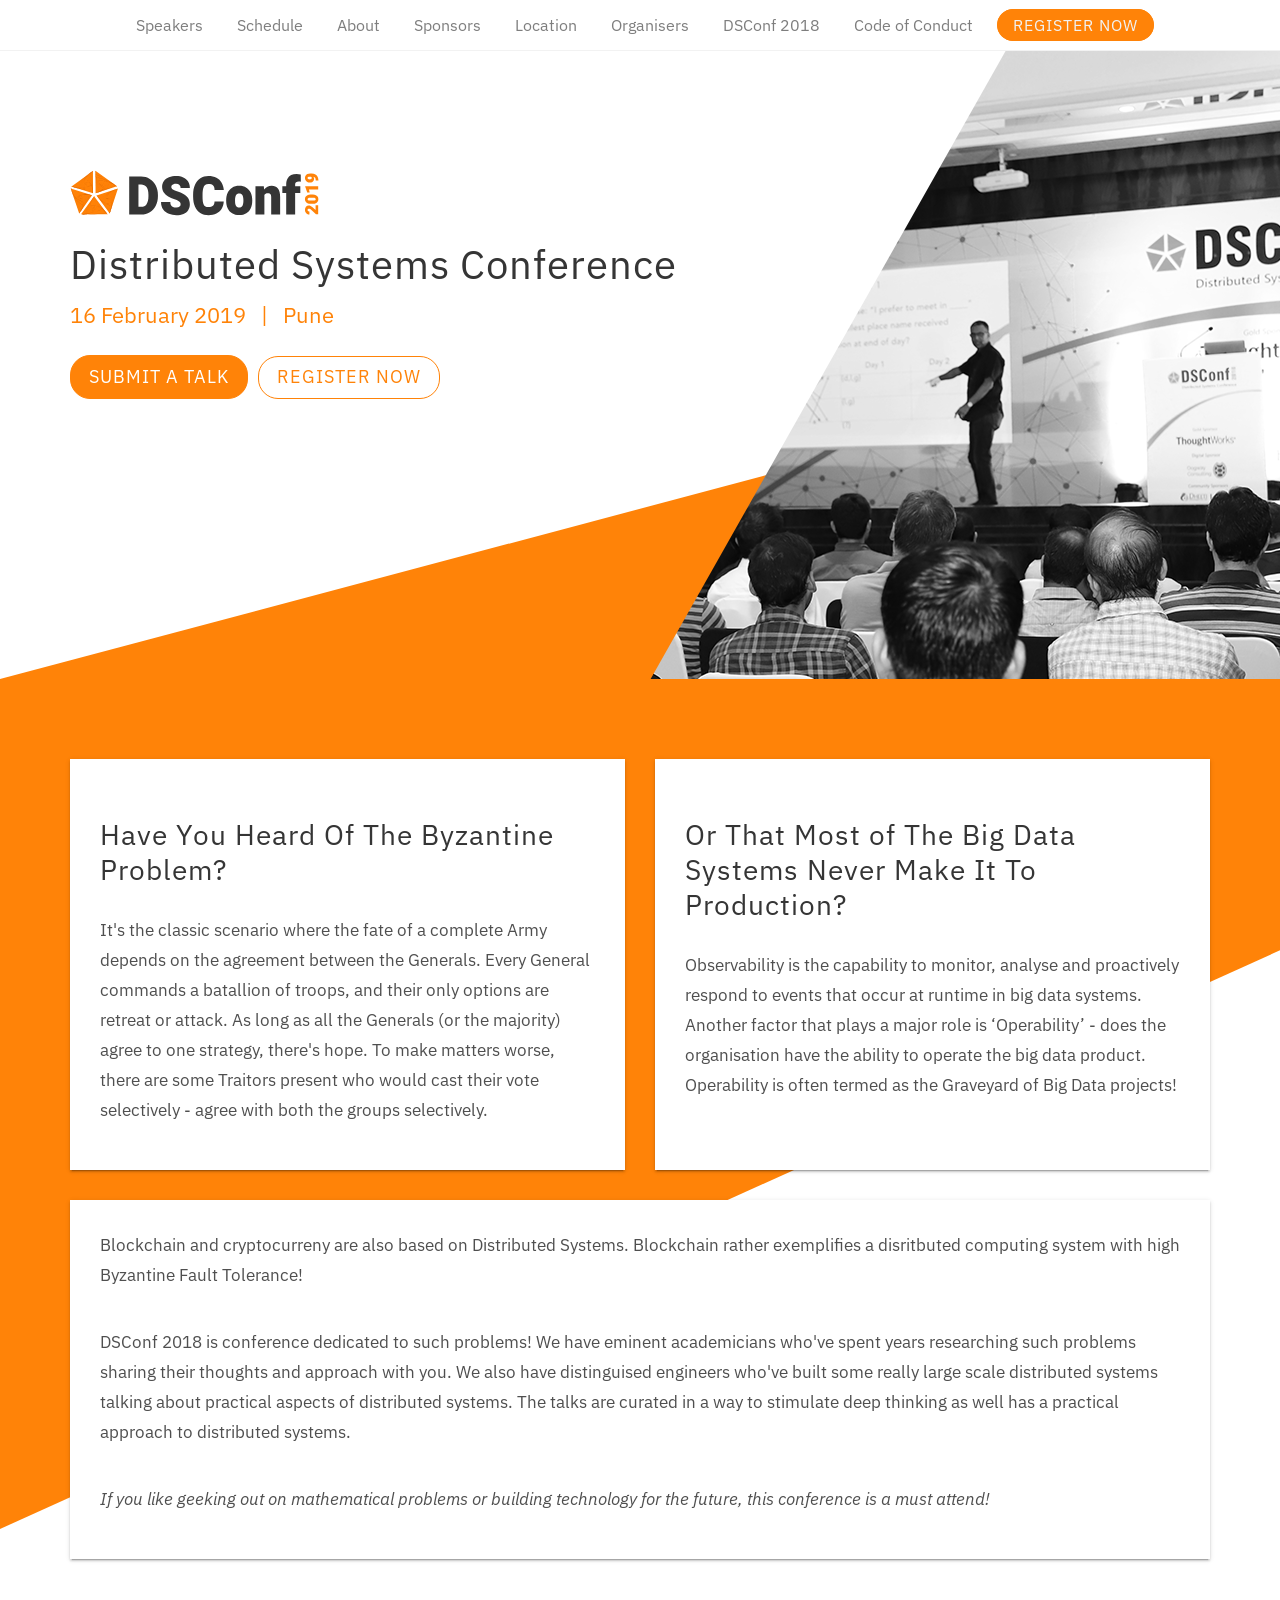
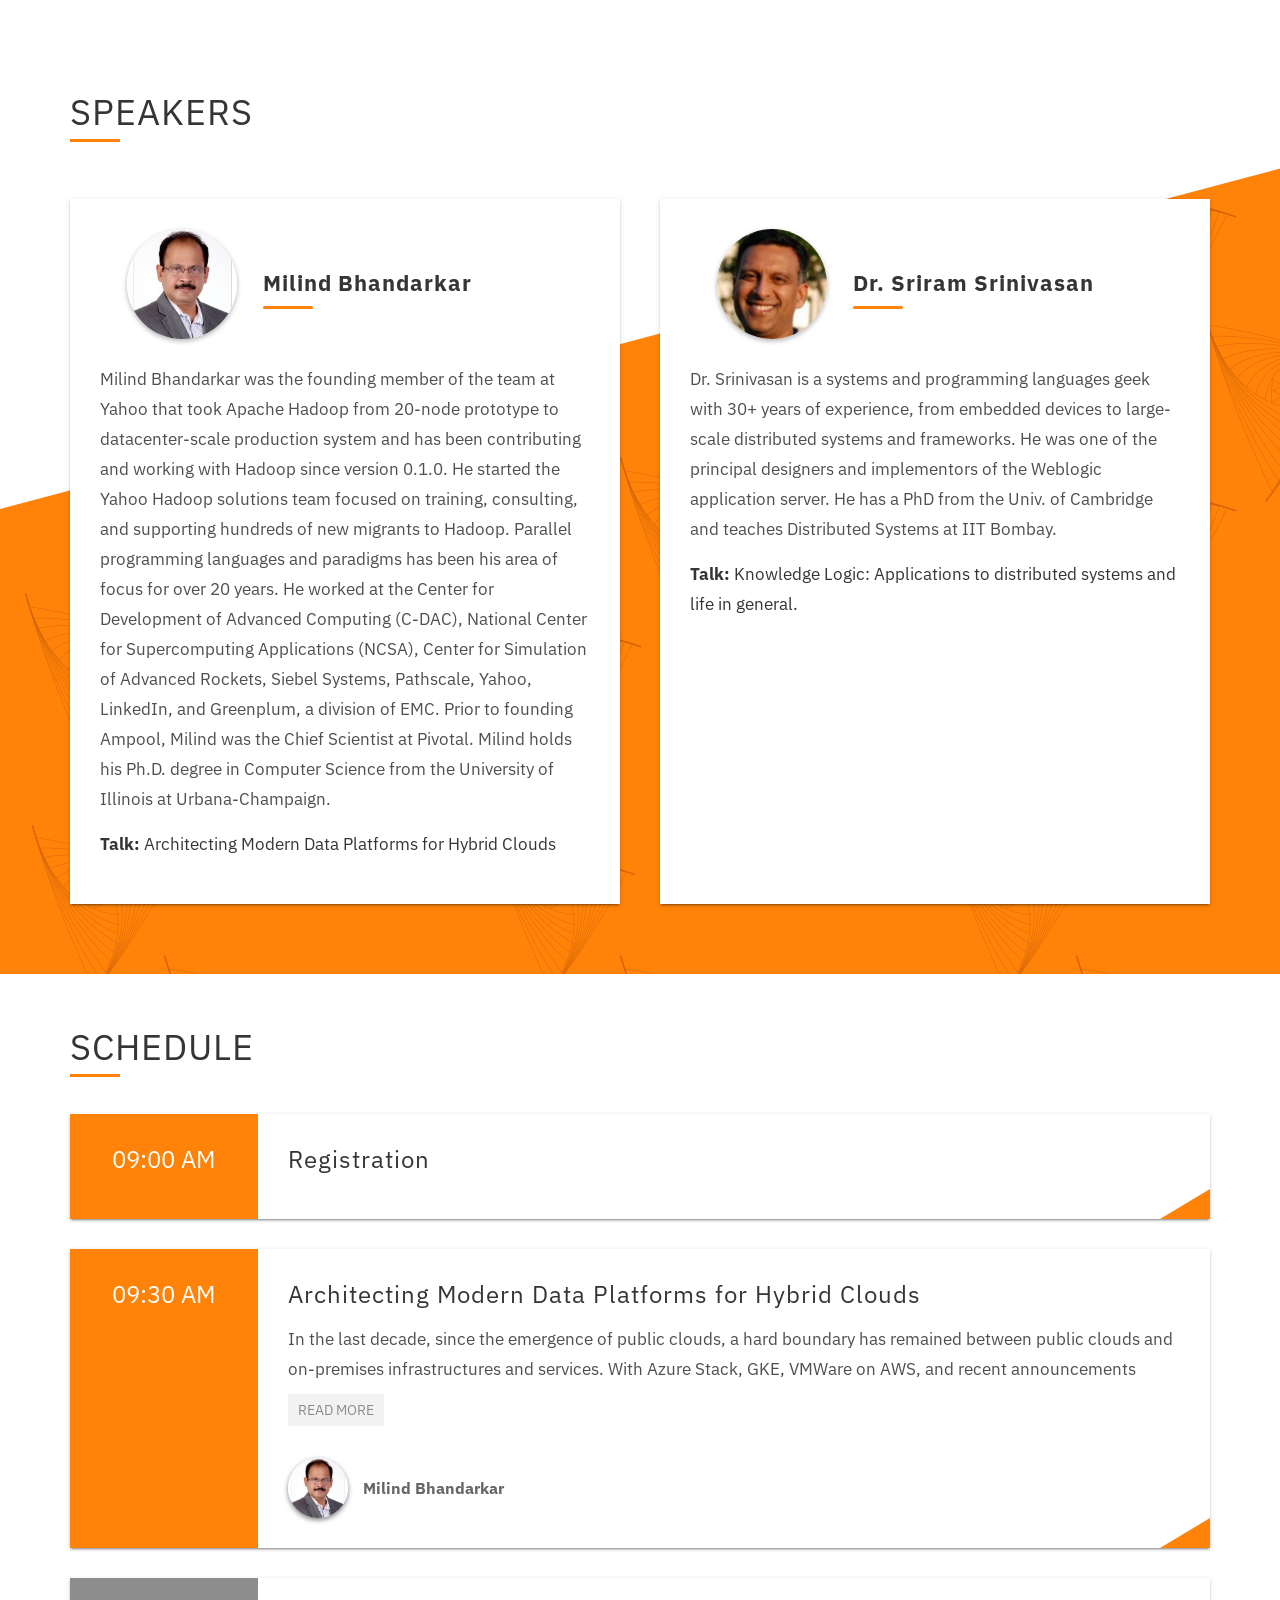
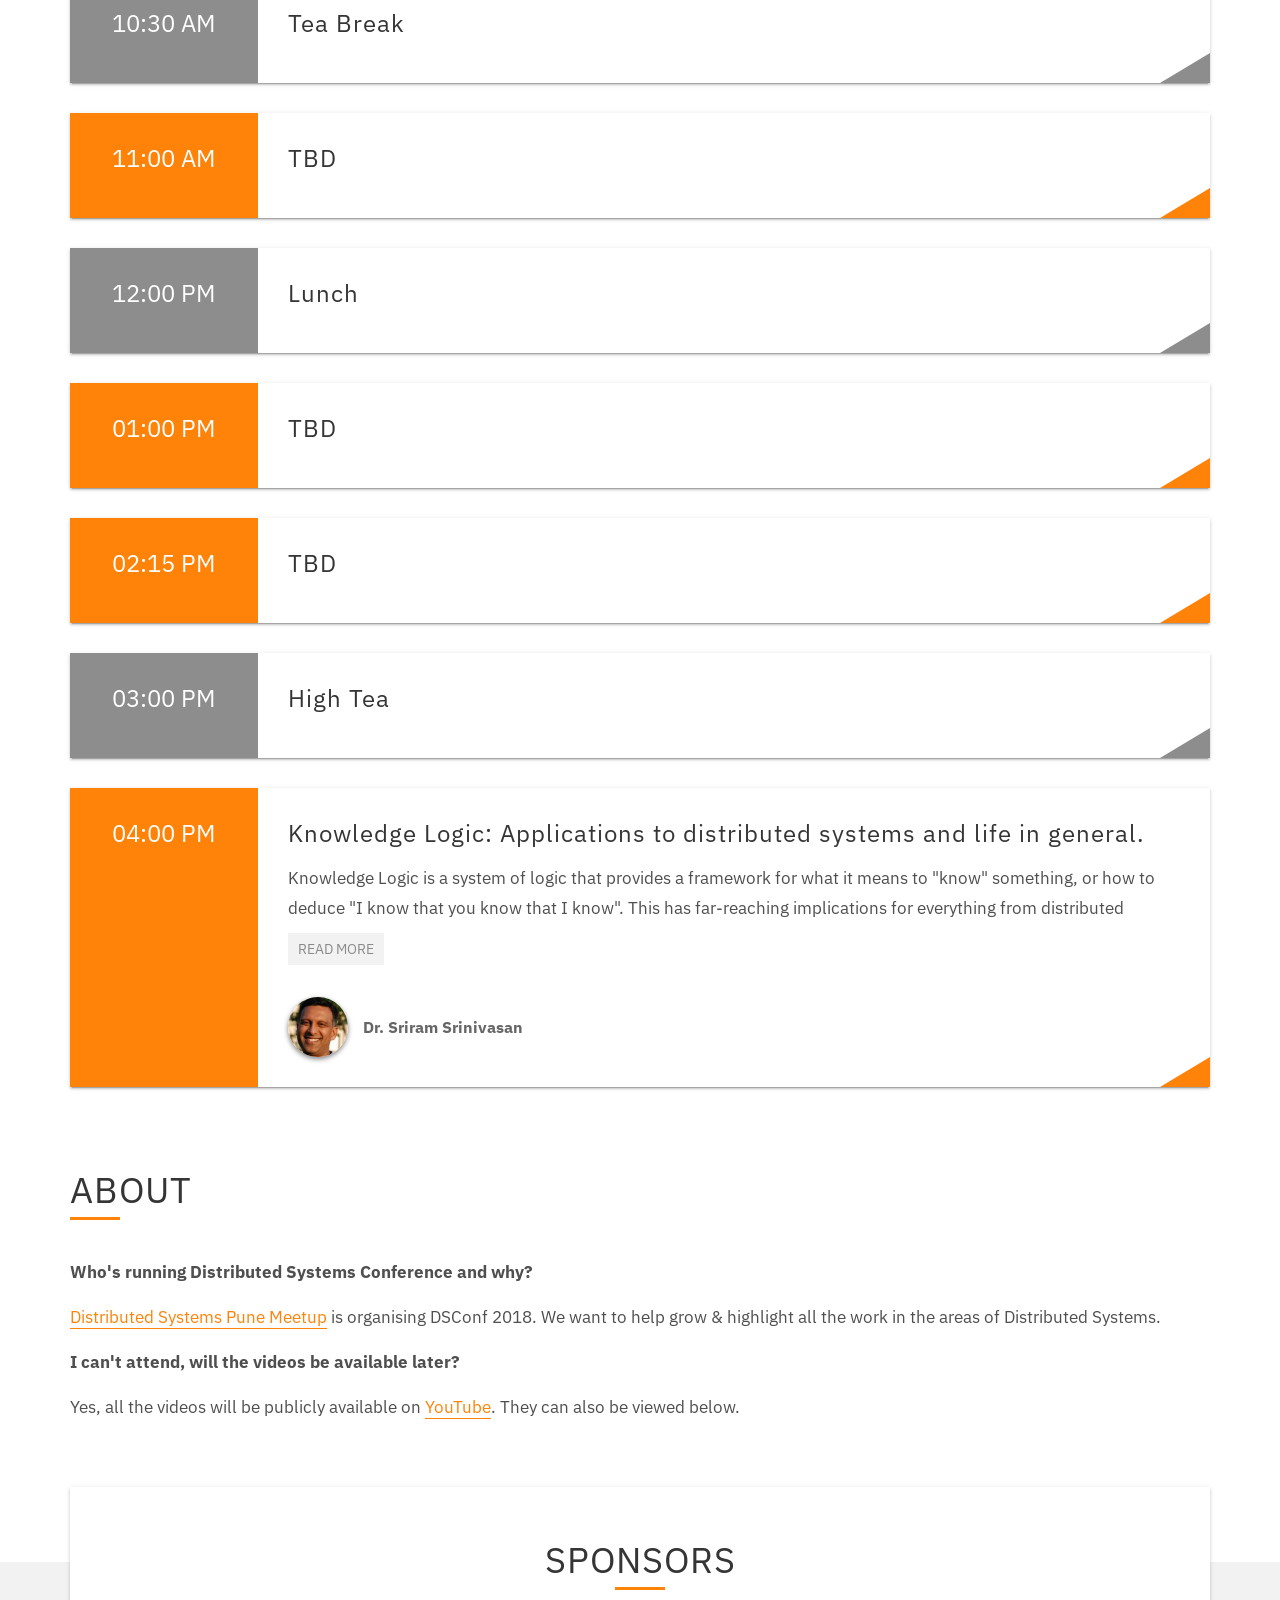
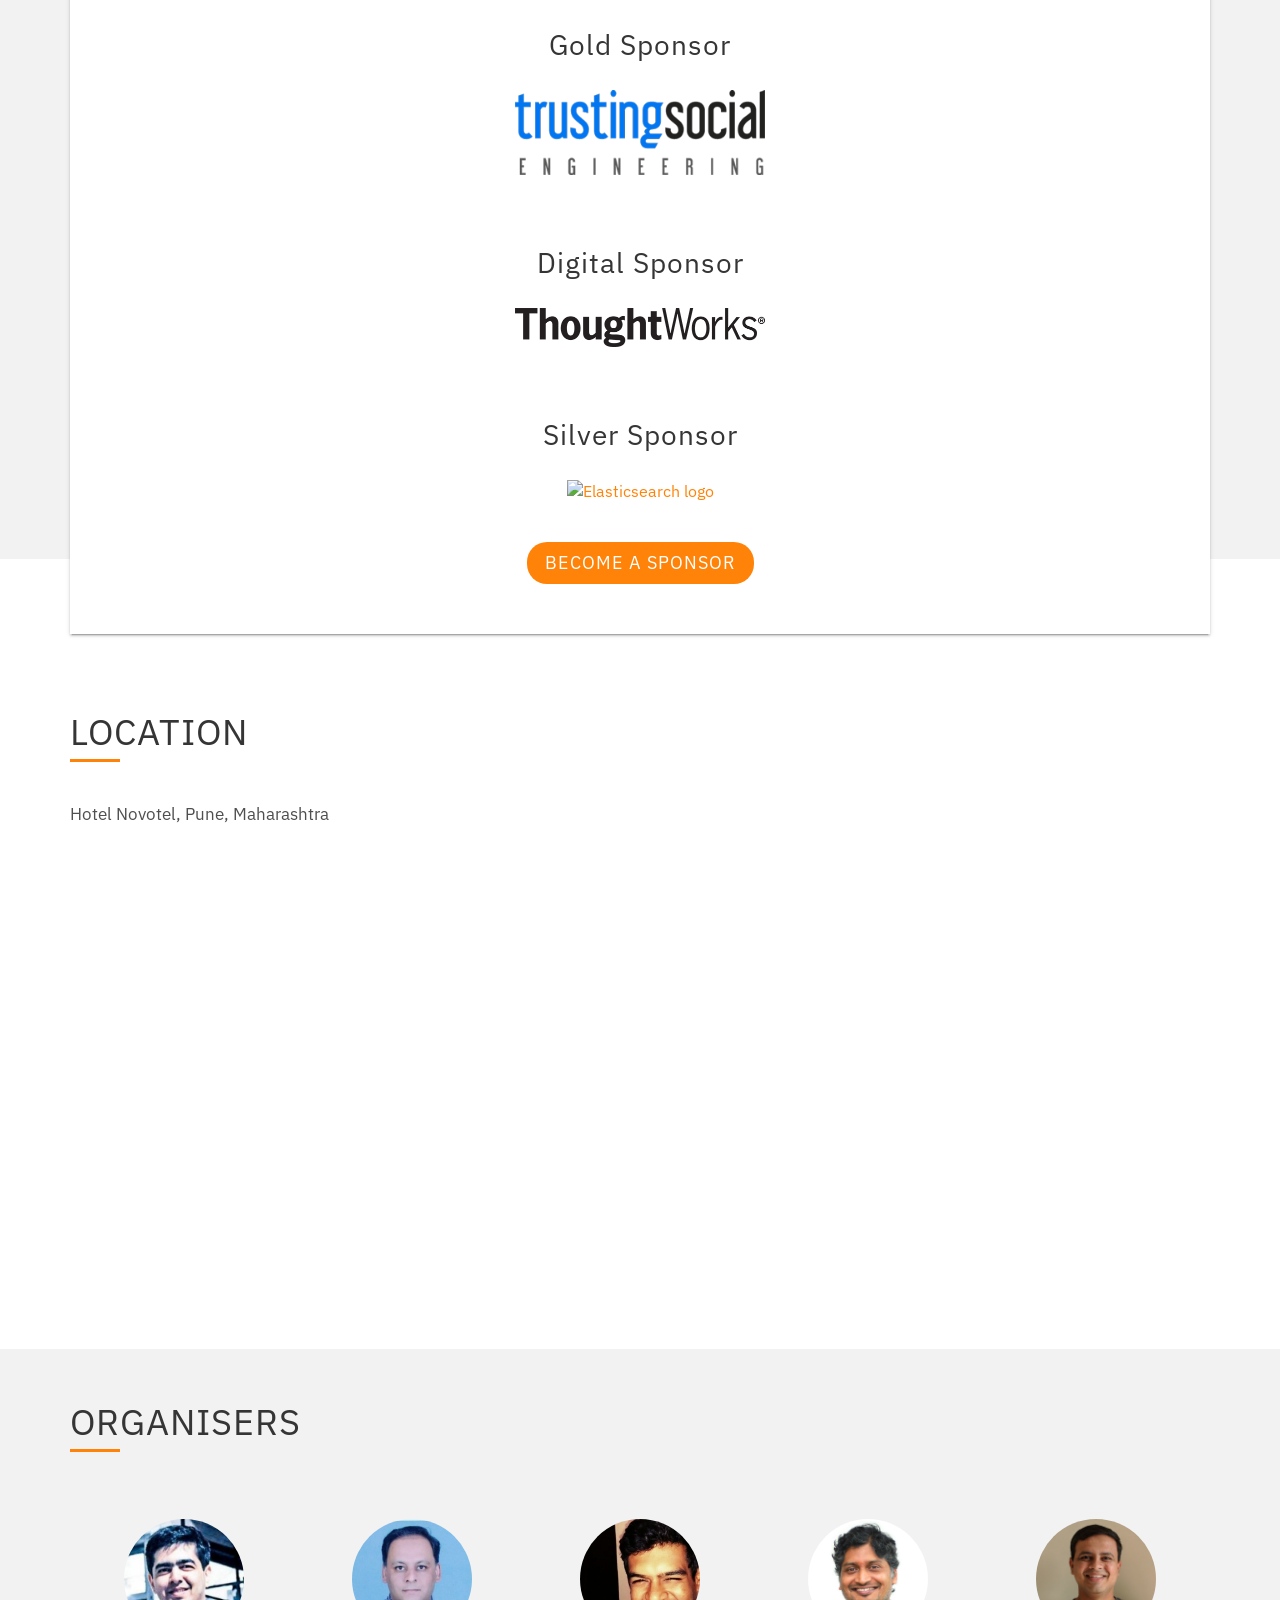
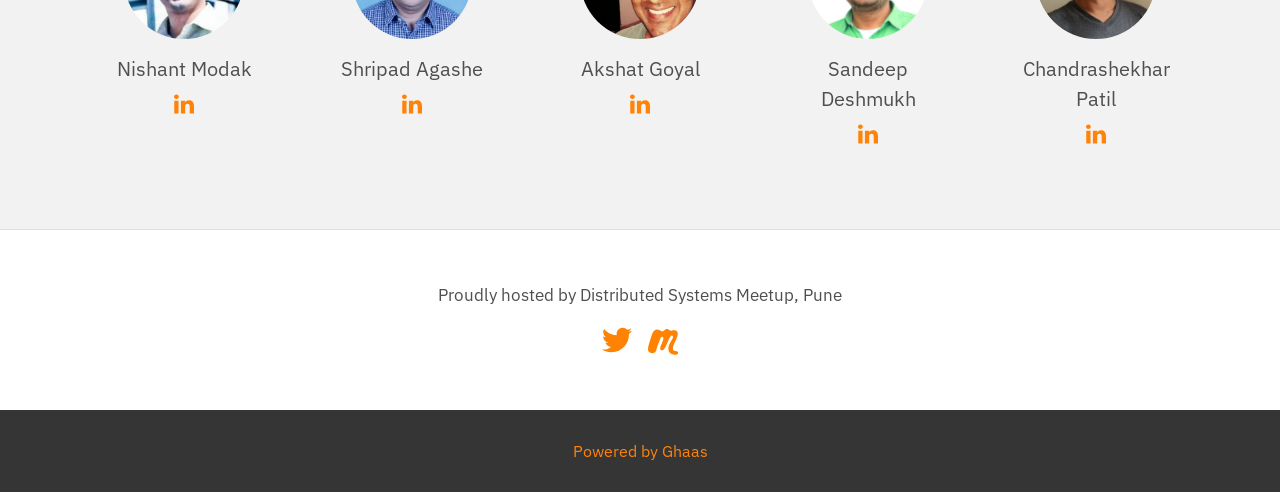
==== commit 954d22d6: "added new speaker" ====
--- a/index.html
+++ b/index.html
@@ -1 +1 @@
-<!DOCTYPE html><html lang="en"><head><!-- Google Tag Manager--><script>(function(w,d,s,l,i){w[l]=w[l]||[];w[l].push({'gtm.start': new Date().getTime(),event:'gtm.js'});var f=d.getElementsByTagName(s)[0],j=d.createElement(s),dl=l!='dataLayer'?'&l='+l:'';j.async=true;j.src='https://www.googletagmanager.com/gtm.js?id='+i+dl;f.parentNode.insertBefore(j,f);})(window,document,'script','dataLayer','GTM-WKQJ2JG');</script><meta charset="UTF-8"><meta name="viewport" content="width=device-width, initial-scale=1.0"><meta http-equiv="X-UA-Compatible" content="ie=edge"><title>DSConf 2019 | India's Premier Distributed Systems Conference</title><link href="https://fonts.googleapis.com/css?family=IBM+Plex+Sans:400,400i,700,700i" rel="stylesheet"><link rel="stylesheet" href="assets/css/style.css"><link rel="icon" type="image/png" href="assets/img/DSConf_logo.png"><!-- Search Engine--><meta name="description" content="Best Practices | Future of Distributed Systems"><meta name="image" content="https://dsconf.in/assets/img/site-image-meta.jpg"><!-- Schema.org for Google--><meta itemprop="name" content="DSConf 2019 | India's Premier Distributed Systems Conference"><meta itemprop="description" content="Best Practices | Future of Distributed Systems"><meta itemprop="image" content="https://dsconf.in/assets/img/site-image-meta.jpg"><!-- Twitter--><meta name="twitter:card" content="summary"><meta name="twitter:title" content="DSConf 2019 | India's Premier Distributed Systems Conference"><meta name="twitter:description" content="Best Practices | Future of Distributed Systems"><meta name="twitter:site" content="@dist_sys"><meta name="twitter:creator" content="@dist_sys"><meta name="twitter:image:src" content="https://dsconf.in/assets/img/site-image-meta.jpg"><!-- Open Graph general (Facebook, Pinterest & Google+)--><meta name="og:title" content="DSConf 2019 | India's Premier Distributed Systems Conference"><meta name="og:description" content="Best Practices | Future of Distributed Systems"><meta name="og:image" content="https://dsconf.in/assets/img/site-image-meta.jpg"><meta name="og:url" content="https://dsconf.in"><meta name="og:site_name" content="DSConf 2019"><meta name="og:type" content="website"></head><body><!-- Google Tag Manager (noscript)--><noscript><iframe src="https://www.googletagmanager.com/ns.html?id=GTM-WKQJ2JG" height="0" width="0" style="display:none;visibility:hidden"></iframe></noscript><nav id="navbar"><div class="container"><img class="nav-menu-icon" src="assets/img/menu.svg"><a class="button nav-mob-cta" href="#!">Register now</a><ul id="navbar-ul"><li class="navbar-ul--first"><span>x</span></li><li><a href="#speakers">Speakers</a></li><li><a href="#schedule">Schedule</a></li><li><a href="#about">About</a></li><li><a href="#sponsors">Sponsors</a></li><li><a href="#location">Location</a></li><li><a href="#organisers">Organisers</a></li><li><a href="2018/">DSConf 2018</a></li><li><a href="code-of-conduct/">Code of Conduct</a></li><li><a class="button navbar-ul--last" onclick="popup('distributed-systems-conference-2019-331002');">Register now</a></li></ul></div></nav><main id="main"><section class="section-hero"><div class="container"><div class="section-hero__wrapper"><img class="section-hero__logo" src="assets/img/DSConf2019_logo.svg" alt="DSConf 2019 logo" width="350"><h1>Distributed Systems Conference</h1><p class="primary flow">16 February 2019   |   Pune</p><a class="button" href="https://www.papercall.io/distributed-systems-conf">Submit a Talk</a><button class="button-inverted" onclick="popup('distributed-systems-conference-2019-331002');">Register Now</button><div class="section-hero__social"></div></div></div><img class="section-hero--right-img" src="assets/img/index-hero.png" alt=""><div class="section-hero--shape-bottom"></div></section><section class="section-intro"><div class="section-intro--shape-top"></div><div class="container"><div class="section-intro__sections"><div class="section-intro__section"><h3>Have You Heard Of The Byzantine Problem?</h3><p>It's the classic scenario where the fate of a complete Army depends on the agreement between the Generals. Every General commands a batallion of troops, and their only options are retreat or attack. As long as all the Generals (or the majority) agree to one strategy, there's hope. To make matters worse, there are some Traitors present who would cast their vote selectively - agree with both the groups selectively.</p></div><div class="section-intro__section"><h3>Or That Most of The Big Data Systems Never Make It To Production?</h3><p>Observability is the capability to monitor, analyse and proactively respond to events that occur at runtime in big data systems. Another factor that plays a major role is ‘Operability’ - does the organisation have the ability to operate the big data product. Operability is often termed as the Graveyard of Big Data projects!</p></div></div><div class="section-intro__content"><p>Blockchain and cryptocurreny are also based on Distributed Systems. Blockchain rather exemplifies a disritbuted computing system with high Byzantine Fault Tolerance!</p><br><p>DSConf 2018 is conference dedicated to such problems! We have eminent academicians who've spent years researching such problems sharing their thoughts and approach with you. We also have distinguised engineers who've built some really large scale distributed systems talking about practical aspects of distributed systems. The talks are curated in a way to stimulate deep thinking as well has a practical approach to distributed systems.</p><br><p><em>If you like geeking out on mathematical problems or building technology for the future, this conference is a must attend!</em></p></div></div></section><section class="section-speakers" id="speakers"><div class="section-speakers--shape-top"></div><div class="container"><h2 class="dash-underline">Speakers</h2><div class="section-speakers__items"><div class="section-speakers__item"><div class="section-speakers__item--wrapper"><div class="section-speakers__item--left"><img src="assets/img/milind-bhandarkar.jpg" alt="Milind Bhandarkar"></div><div class="section-speakers__item--right"><h3>Milind Bhandarkar</h3><p>Founder, CTO, Ampool, Inc.</p></div></div><div class="section-speakers__item--text"><p>Milind Bhandarkar was the founding member of the team at Yahoo that took Apache Hadoop from 20-node prototype to datacenter-scale production system and has been contributing and working with Hadoop since version 0.1.0. He started the Yahoo Hadoop solutions team focused on training, consulting, and supporting hundreds of new migrants to Hadoop. Parallel programming languages and paradigms has been his area of focus for over 20 years. He worked at the Center for Development of Advanced Computing (C-DAC), National Center for Supercomputing Applications (NCSA), Center for Simulation of Advanced Rockets, Siebel Systems, Pathscale, Yahoo, LinkedIn, and Greenplum, a division of EMC. Prior to founding Ampool, Milind was the Chief Scientist at Pivotal. Milind holds his Ph.D. degree in Computer Science from the University of Illinois at Urbana-Champaign.</p><p class="section-speakers__item--text-talk"> <strong>Talk: </strong>Architecting Modern Data Platforms for Hybrid Clouds</p></div></div></div></div></section><section class="section-schedule" id="schedule"><div class="container"><h2 class="dash-underline">Schedule</h2><div class="section-schedule-item"><div class="section-schedule-item__left"><p>09:00 AM</p></div><div class="section-schedule-item__right"><h3>Registeration</h3></div></div><div class="section-schedule-item"><div class="section-schedule-item__left"><p>09:30 AM</p></div><div class="section-schedule-item__right"><h3>Architecting Modern Data Platforms for Hybrid Clouds</h3><div class="section-schedule-item__right--text"><p>In the last decade, since the emergence of public clouds, a hard boundary has remained between public clouds and on-premises infrastructures and services. With Azure Stack, GKE, VMWare on AWS, and recent announcements about AWS Outposts, it is clear that the line between public clouds and on-premises infrastructures and services is blurring. Recent developments in the industry, such as merger between Hadoop rivals Cloudera & Hortonworks, as well as IBM's acquisition of RedHat, indicate a trend that an exciting hybrid cloud future awaits us. Public clouds entering on-premises means same logically centralized control planes (and associated managed services) will be available on both public clouds, and on-premises, making hybrid data planes possible. In addition, software systems deployment targets, which until recently were limited to bare metal and heavyweight virtual machines, have proliferated. They now include a hierarchy: Bare metal physical machines, Virtual Machines, MicroVMs, Containers, Isolates, & Functions. This fundamentally changes how distributed data platforms and data-intensive applications will be developed. This talk outlines the architectural building blocks that can be used in specific design patterns for developing modern distributed data platforms. We will draw from our experiences in developing a prominent distributed data analytics platform, Apache Hadoop, and outline how such a platform could be built today with modern building blocks. We intend to cover most aspects of the platform control planes such as high availability, disaster recovery, security, resource scheduling, orchestration, resource isolation, allocation, management, monitoring, scaling, metrics, metering, and logging. I will illustrate this architectural paradigm shift with some of the design choices we have made at Ampool, a modern data analytics platform.</p></div><a class="read-more">READ MORE</a><a class="collapse">COLLAPSE</a><div class="section-schedule-item__right--speaker"><div class="section-schedule-item__right--speaker-left"><img src="assets/img/milind-bhandarkar.jpg" alt="Milind Bhandarkar"></div><div class="section-schedule-item__right--speaker-right"><p>Milind Bhandarkar<br><span class="normal">Founder, CTO, Ampool, Inc.</span></p></div></div></div></div><div class="section-schedule-item schedule-grey"><div class="section-schedule-item__left"><p>10:30 AM</p></div><div class="section-schedule-item__right"><h3>Tea Break</h3></div></div><div class="section-schedule-item"><div class="section-schedule-item__left"><p>11:00 AM</p></div><div class="section-schedule-item__right"><h3>TBD</h3></div></div><div class="section-schedule-item schedule-grey"><div class="section-schedule-item__left"><p>12:00 PM</p></div><div class="section-schedule-item__right"><h3>Lunch</h3></div></div><div class="section-schedule-item"><div class="section-schedule-item__left"><p>01:00 PM</p></div><div class="section-schedule-item__right"><h3>TBD</h3></div></div><div class="section-schedule-item"><div class="section-schedule-item__left"><p>02:15 PM</p></div><div class="section-schedule-item__right"><h3>TBD</h3></div></div><div class="section-schedule-item schedule-grey"><div class="section-schedule-item__left"><p>03:00 PM</p></div><div class="section-schedule-item__right"><h3>High Tea</h3></div></div><div class="section-schedule-item"><div class="section-schedule-item__left"><p>03:45 PM</p></div><div class="section-schedule-item__right"><h3>TBD</h3></div></div><div class="section-schedule-item"><div class="section-schedule-item__left"><p>04:15 PM</p></div><div class="section-schedule-item__right"><h3>TBD</h3></div></div></div></section><section class="section-about" id="about"><div class="container"><h2 class="dash-underline">About</h2><p> <strong>Who&apos;s running Distributed Systems Conference and why?</strong></p><p> <a href="http://meetup.com/Distributed-Systems-Meetup/" target="_blank" rel="noreferrer noopener">Distributed Systems Pune Meetup</a> is organising DSConf 2018. We want to help grow &amp; highlight all the work in the areas of Distributed Systems.</p><p> <strong>I can't attend, will the videos be available later?</strong></p><p>Yes, all the videos will be publicly available on <a href="https://www.youtube.com/channel/UCL7eo0uzidPltfX6b8-4KYQ" target="_blank" rel="noreferrer noopener">YouTube</a>. They can also be viewed below.</p></div></section><section class="section-sponsors" id="sponsors"><div class="container"><div class="section-sponsors__wrapper"><h2 class="dash-underline dash-underline-center">Sponsors</h2><h3>Gold Sponsor</h3><a href="https://trustingsocial.com" target="_blank" rel="noopener noreferrer"><img src="assets/img/Trusting-Social-engineering-color-on-White.png" alt="Trusting Social Engineering logo" title="Trusting Social Engineering"></a><h3>Digital Sponsor</h3><a href="https://www.thoughtworks.com/" target="_blank" rel="noopener noreferrer"><img src="assets/img/thought-works-logo.png" alt="Thought Works logo" title="Thought Works"></a><h3>Silver Sponsor</h3><a href="https://elastic.co/" target="_blank" rel="noopener noreferrer"><img src="assets/img/elastic-logo.svg" alt="Elasticsearch logo" title="Elasticsearch"></a><div><a class="button" href="sponsor/">Become a Sponsor</a></div></div></div></section><section class="section-location" id="location"><div class="container"><h2 class="dash-underline">Location</h2><p>Hotel Novotel, Pune, Maharashtra</p><iframe src="https://www.google.com/maps/embed?pb=!1m18!1m12!1m3!1d7564.523938641499!2d73.91137682258827!3d18.56222457027324!2m3!1f0!2f0!3f0!3m2!1i1024!2i768!4f13.1!3m3!1m2!1s0x3bc2c13f953dc837%3A0xb6782032b34e422e!2sNovotel+Pune+Nagar+Road!5e0!3m2!1sen!2sin!4v1542028023287" width="100%" height="450" frameborder="0" style="border:0" allowfullscreen=""></iframe></div></section><section class="section-organisers" id="organisers"><div class="container"><h2 class="dash-underline">Organisers</h2><div class="section-organisers__items"><div class="section-organisers__item"><img class="section-organisers__item--avatar" src="assets/img/nishant-modak.jpg" alt="Nishant Modak"><p>Nishant Modak</p><a class="section-organisers__item--link" href="https://www.linkedin.com/in/modak/" target="_blank" rel="noopener noreferrer"><img src="assets/img/linkedin.svg" alt="linkedin"></a></div><div class="section-organisers__item"><img class="section-organisers__item--avatar" src="assets/img/shripad-agashe.jpg" alt="shripad agashe"><p>Shripad Agashe</p><a class="section-organisers__item--link" href="https://www.linkedin.com/in/sagashe/" target="_blank" rel="noopener noreferrer"><img src="assets/img/linkedin.svg" alt="linkedin"></a></div><div class="section-organisers__item"><img class="section-organisers__item--avatar" src="assets/img/akshat-goyal.jpg" alt="akshat goyal"><p>Akshat Goyal</p><a class="section-organisers__item--link" href="https://www.linkedin.com/in/akshat-goyal/" target="_blank" rel="noopener noreferrer"><img src="assets/img/linkedin.svg" alt="linkedin"></a></div><div class="section-organisers__item"><img class="section-organisers__item--avatar" src="assets/img/sandeep-deshmukh.jpg" alt="sandeep deshmukh"><p>Sandeep Deshmukh</p><a class="section-organisers__item--link" href="https://www.linkedin.com/in/sandeep-deshmukh/" target="_blank" rel="noopener noreferrer"><img src="assets/img/linkedin.svg" alt="linkedin"></a></div><div class="section-organisers__item"><img class="section-organisers__item--avatar" src="assets/img/chandrashekhar-patil.jpg" alt="chandrashekhar patil"><p>Chandrashekhar Patil</p><a class="section-organisers__item--link" href="https://www.linkedin.com/in/cshekharpatil/" target="_blank" rel="noopener noreferrer"><img src="assets/img/linkedin.svg" alt="linkedin"></a></div></div></div></section></main><footer><div class="footer-links"><div class="container"><p>Proudly hosted by Distributed Systems Meetup, Pune</p><a href="https://twitter.com/dist_sys" target="_blank" rel="noopener noreferrer"><img src="assets/img/twitter-white.svg" width="30" alt="dsconf twitter"></a><a href="https://www.meetup.com/Distributed-Systems-Meetup/" target="_blank" rel="noopener noreferrer"><img src="assets/img/meetup-white.svg" width="30" alt="dsconf meetup"></a></div></div><div class="footer-copyright"><div class="container"><a href="https://ghaas.xyz" target="_blank" rel="noopener noreferrer">Powered by Ghaas</a></div></div></footer><noscript id="tsNoJsMsg">Javascript on your browser is not enabled.</noscript><script src="//www.townscript.com/popup-widget/townscript-widget.nocache.js" type="text/javascript"></script><script src="https://cdn.jsdelivr.net/gh/cferdinandi/smooth-scroll@15/dist/smooth-scroll.polyfills.min.js"></script><script src="assets/js/app.js" type="text/javascript"></script></body></html>+<!DOCTYPE html><html lang="en"><head><!-- Google Tag Manager--><script>(function(w,d,s,l,i){w[l]=w[l]||[];w[l].push({'gtm.start': new Date().getTime(),event:'gtm.js'});var f=d.getElementsByTagName(s)[0],j=d.createElement(s),dl=l!='dataLayer'?'&l='+l:'';j.async=true;j.src='https://www.googletagmanager.com/gtm.js?id='+i+dl;f.parentNode.insertBefore(j,f);})(window,document,'script','dataLayer','GTM-WKQJ2JG');</script><meta charset="UTF-8"><meta name="viewport" content="width=device-width, initial-scale=1.0"><meta http-equiv="X-UA-Compatible" content="ie=edge"><title>DSConf 2019 | India's Premier Distributed Systems Conference</title><link href="https://fonts.googleapis.com/css?family=IBM+Plex+Sans:400,400i,700,700i" rel="stylesheet"><link rel="stylesheet" href="assets/css/style.css"><link rel="icon" type="image/png" href="assets/img/DSConf_logo.png"><!-- Search Engine--><meta name="description" content="Best Practices | Future of Distributed Systems"><meta name="image" content="https://dsconf.in/assets/img/site-image-meta.jpg"><!-- Schema.org for Google--><meta itemprop="name" content="DSConf 2019 | India's Premier Distributed Systems Conference"><meta itemprop="description" content="Best Practices | Future of Distributed Systems"><meta itemprop="image" content="https://dsconf.in/assets/img/site-image-meta.jpg"><!-- Twitter--><meta name="twitter:card" content="summary"><meta name="twitter:title" content="DSConf 2019 | India's Premier Distributed Systems Conference"><meta name="twitter:description" content="Best Practices | Future of Distributed Systems"><meta name="twitter:site" content="@dist_sys"><meta name="twitter:creator" content="@dist_sys"><meta name="twitter:image:src" content="https://dsconf.in/assets/img/site-image-meta.jpg"><!-- Open Graph general (Facebook, Pinterest & Google+)--><meta name="og:title" content="DSConf 2019 | India's Premier Distributed Systems Conference"><meta name="og:description" content="Best Practices | Future of Distributed Systems"><meta name="og:image" content="https://dsconf.in/assets/img/site-image-meta.jpg"><meta name="og:url" content="https://dsconf.in"><meta name="og:site_name" content="DSConf 2019"><meta name="og:type" content="website"></head><body><!-- Google Tag Manager (noscript)--><noscript><iframe src="https://www.googletagmanager.com/ns.html?id=GTM-WKQJ2JG" height="0" width="0" style="display:none;visibility:hidden"></iframe></noscript><nav id="navbar"><div class="container"><img class="nav-menu-icon" src="assets/img/menu.svg"><a class="button nav-mob-cta" href="#!">Register now</a><ul id="navbar-ul"><li class="navbar-ul--first"><span>x</span></li><li><a href="#speakers">Speakers</a></li><li><a href="#schedule">Schedule</a></li><li><a href="#about">About</a></li><li><a href="#sponsors">Sponsors</a></li><li><a href="#location">Location</a></li><li><a href="#organisers">Organisers</a></li><li><a href="2018/">DSConf 2018</a></li><li><a href="code-of-conduct/">Code of Conduct</a></li><li><a class="button navbar-ul--last" onclick="popup('distributed-systems-conference-2019-331002');">Register now</a></li></ul></div></nav><main id="main"><section class="section-hero"><div class="container"><div class="section-hero__wrapper"><img class="section-hero__logo" src="assets/img/DSConf2019_logo.svg" alt="DSConf 2019 logo" width="350"><h1>Distributed Systems Conference</h1><p class="primary flow">16 February 2019   |   Pune</p><a class="button" href="https://www.papercall.io/distributed-systems-conf">Submit a Talk</a><button class="button-inverted" onclick="popup('distributed-systems-conference-2019-331002');">Register Now</button><div class="section-hero__social"></div></div></div><img class="section-hero--right-img" src="assets/img/index-hero.png" alt=""><div class="section-hero--shape-bottom"></div></section><section class="section-intro"><div class="section-intro--shape-top"></div><div class="container"><div class="section-intro__sections"><div class="section-intro__section"><h3>Have You Heard Of The Byzantine Problem?</h3><p>It's the classic scenario where the fate of a complete Army depends on the agreement between the Generals. Every General commands a batallion of troops, and their only options are retreat or attack. As long as all the Generals (or the majority) agree to one strategy, there's hope. To make matters worse, there are some Traitors present who would cast their vote selectively - agree with both the groups selectively.</p></div><div class="section-intro__section"><h3>Or That Most of The Big Data Systems Never Make It To Production?</h3><p>Observability is the capability to monitor, analyse and proactively respond to events that occur at runtime in big data systems. Another factor that plays a major role is ‘Operability’ - does the organisation have the ability to operate the big data product. Operability is often termed as the Graveyard of Big Data projects!</p></div></div><div class="section-intro__content"><p>Blockchain and cryptocurreny are also based on Distributed Systems. Blockchain rather exemplifies a disritbuted computing system with high Byzantine Fault Tolerance!</p><br><p>DSConf 2018 is conference dedicated to such problems! We have eminent academicians who've spent years researching such problems sharing their thoughts and approach with you. We also have distinguised engineers who've built some really large scale distributed systems talking about practical aspects of distributed systems. The talks are curated in a way to stimulate deep thinking as well has a practical approach to distributed systems.</p><br><p><em>If you like geeking out on mathematical problems or building technology for the future, this conference is a must attend!</em></p></div></div></section><section class="section-speakers" id="speakers"><div class="section-speakers--shape-top"></div><div class="container"><h2 class="dash-underline">Speakers</h2><div class="section-speakers__items"><div class="section-speakers__item"><div class="section-speakers__item--wrapper"><div class="section-speakers__item--left"><img src="assets/img/milind-bhandarkar.jpg" alt="Milind Bhandarkar"></div><div class="section-speakers__item--right"><h3>Milind Bhandarkar</h3></div></div><div class="section-speakers__item--text"><p>Milind Bhandarkar was the founding member of the team at Yahoo that took Apache Hadoop from 20-node prototype to datacenter-scale production system and has been contributing and working with Hadoop since version 0.1.0. He started the Yahoo Hadoop solutions team focused on training, consulting, and supporting hundreds of new migrants to Hadoop. Parallel programming languages and paradigms has been his area of focus for over 20 years. He worked at the Center for Development of Advanced Computing (C-DAC), National Center for Supercomputing Applications (NCSA), Center for Simulation of Advanced Rockets, Siebel Systems, Pathscale, Yahoo, LinkedIn, and Greenplum, a division of EMC. Prior to founding Ampool, Milind was the Chief Scientist at Pivotal. Milind holds his Ph.D. degree in Computer Science from the University of Illinois at Urbana-Champaign.</p><p class="section-speakers__item--text-talk"> <strong>Talk: </strong>Architecting Modern Data Platforms for Hybrid Clouds</p></div></div><div class="section-speakers__item"><div class="section-speakers__item--wrapper"><div class="section-speakers__item--left"><img src="assets/img/dr-sriram-srinivasan.jpg" alt="Dr. Sriram Srinivasan"></div><div class="section-speakers__item--right"><h3>Dr. Sriram Srinivasan</h3></div></div><div class="section-speakers__item--text"><p>Dr. Srinivasan is a systems and programming languages geek with 30+ years of experience, from embedded devices to large-scale distributed systems and frameworks. He was one of the principal designers and implementors of the Weblogic application server. He has a PhD from the Univ. of Cambridge and teaches Distributed Systems at IIT Bombay.</p><p class="section-speakers__item--text-talk"> <strong>Talk: </strong>Knowledge Logic: Applications to distributed systems and life in general.</p></div></div></div></div></section><section class="section-schedule" id="schedule"><div class="container"><h2 class="dash-underline">Schedule</h2><div class="section-schedule-item"><div class="section-schedule-item__left"><p>09:00 AM</p></div><div class="section-schedule-item__right"><h3>Registration</h3></div></div><div class="section-schedule-item"><div class="section-schedule-item__left"><p>09:30 AM</p></div><div class="section-schedule-item__right"><h3>Architecting Modern Data Platforms for Hybrid Clouds</h3><div class="section-schedule-item__right--text"><p>In the last decade, since the emergence of public clouds, a hard boundary has remained between public clouds and on-premises infrastructures and services. With Azure Stack, GKE, VMWare on AWS, and recent announcements about AWS Outposts, it is clear that the line between public clouds and on-premises infrastructures and services is blurring. Recent developments in the industry, such as merger between Hadoop rivals Cloudera & Hortonworks, as well as IBM's acquisition of RedHat, indicate a trend that an exciting hybrid cloud future awaits us. Public clouds entering on-premises means same logically centralized control planes (and associated managed services) will be available on both public clouds, and on-premises, making hybrid data planes possible. In addition, software systems deployment targets, which until recently were limited to bare metal and heavyweight virtual machines, have proliferated. They now include a hierarchy: Bare metal physical machines, Virtual Machines, MicroVMs, Containers, Isolates, & Functions. This fundamentally changes how distributed data platforms and data-intensive applications will be developed. This talk outlines the architectural building blocks that can be used in specific design patterns for developing modern distributed data platforms. We will draw from our experiences in developing a prominent distributed data analytics platform, Apache Hadoop, and outline how such a platform could be built today with modern building blocks. We intend to cover most aspects of the platform control planes such as high availability, disaster recovery, security, resource scheduling, orchestration, resource isolation, allocation, management, monitoring, scaling, metrics, metering, and logging. I will illustrate this architectural paradigm shift with some of the design choices we have made at Ampool, a modern data analytics platform.</p></div><a class="read-more">READ MORE</a><a class="collapse">COLLAPSE</a><div class="section-schedule-item__right--speaker"><div class="section-schedule-item__right--speaker-left"><img src="assets/img/milind-bhandarkar.jpg" alt="Milind Bhandarkar"></div><div class="section-schedule-item__right--speaker-right"><p>Milind Bhandarkar</p></div></div></div></div><div class="section-schedule-item schedule-grey"><div class="section-schedule-item__left"><p>10:30 AM</p></div><div class="section-schedule-item__right"><h3>Tea Break</h3></div></div><div class="section-schedule-item"><div class="section-schedule-item__left"><p>11:00 AM</p></div><div class="section-schedule-item__right"><h3>TBD</h3></div></div><div class="section-schedule-item schedule-grey"><div class="section-schedule-item__left"><p>12:00 PM</p></div><div class="section-schedule-item__right"><h3>Lunch</h3></div></div><div class="section-schedule-item"><div class="section-schedule-item__left"><p>01:00 PM</p></div><div class="section-schedule-item__right"><h3>TBD</h3></div></div><div class="section-schedule-item"><div class="section-schedule-item__left"><p>02:15 PM</p></div><div class="section-schedule-item__right"><h3>TBD</h3></div></div><div class="section-schedule-item schedule-grey"><div class="section-schedule-item__left"><p>03:00 PM</p></div><div class="section-schedule-item__right"><h3>High Tea</h3></div></div><div class="section-schedule-item"><div class="section-schedule-item__left"><p>04:00 PM</p></div><div class="section-schedule-item__right"><h3>Knowledge Logic: Applications to distributed systems and life in general.</h3><div class="section-schedule-item__right--text"><p>Knowledge Logic is a system of logic that provides a framework for what it means to "know" something, or how to deduce "I know that you know that I know". This has far-reaching implications for everything from distributed systems to politics to navigating traffic. This talk is a gentle introduction to the topic, and will leave you with the knowhow to topple dicators.</p></div><a class="read-more">READ MORE</a><a class="collapse">COLLAPSE</a><div class="section-schedule-item__right--speaker"><div class="section-schedule-item__right--speaker-left"><img src="assets/img/dr-sriram-srinivasan.jpg" alt="Dr. Sriram Srinivasan"></div><div class="section-schedule-item__right--speaker-right"><p>Dr. Sriram Srinivasan</p></div></div></div></div></div></section><section class="section-about" id="about"><div class="container"><h2 class="dash-underline">About</h2><p> <strong>Who&apos;s running Distributed Systems Conference and why?</strong></p><p> <a href="http://meetup.com/Distributed-Systems-Meetup/" target="_blank" rel="noreferrer noopener">Distributed Systems Pune Meetup</a> is organising DSConf 2018. We want to help grow &amp; highlight all the work in the areas of Distributed Systems.</p><p> <strong>I can't attend, will the videos be available later?</strong></p><p>Yes, all the videos will be publicly available on <a href="https://www.youtube.com/channel/UCL7eo0uzidPltfX6b8-4KYQ" target="_blank" rel="noreferrer noopener">YouTube</a>. They can also be viewed below.</p></div></section><section class="section-sponsors" id="sponsors"><div class="container"><div class="section-sponsors__wrapper"><h2 class="dash-underline dash-underline-center">Sponsors</h2><h3>Gold Sponsor</h3><a href="https://trustingsocial.com" target="_blank" rel="noopener noreferrer"><img src="assets/img/Trusting-Social-engineering-color-on-White.png" alt="Trusting Social Engineering logo" title="Trusting Social Engineering"></a><h3>Digital Sponsor</h3><a href="https://www.thoughtworks.com/" target="_blank" rel="noopener noreferrer"><img src="assets/img/thought-works-logo.png" alt="Thought Works logo" title="Thought Works"></a><h3>Silver Sponsor</h3><a href="https://elastic.co/" target="_blank" rel="noopener noreferrer"><img src="assets/img/elastic-logo.svg" alt="Elasticsearch logo" title="Elasticsearch"></a><div><a class="button" href="sponsor/">Become a Sponsor</a></div></div></div></section><section class="section-location" id="location"><div class="container"><h2 class="dash-underline">Location</h2><p>Hotel Novotel, Pune, Maharashtra</p><iframe src="https://www.google.com/maps/embed?pb=!1m18!1m12!1m3!1d7564.523938641499!2d73.91137682258827!3d18.56222457027324!2m3!1f0!2f0!3f0!3m2!1i1024!2i768!4f13.1!3m3!1m2!1s0x3bc2c13f953dc837%3A0xb6782032b34e422e!2sNovotel+Pune+Nagar+Road!5e0!3m2!1sen!2sin!4v1542028023287" width="100%" height="450" frameborder="0" style="border:0" allowfullscreen=""></iframe></div></section><section class="section-organisers" id="organisers"><div class="container"><h2 class="dash-underline">Organisers</h2><div class="section-organisers__items"><div class="section-organisers__item"><img class="section-organisers__item--avatar" src="assets/img/nishant-modak.jpg" alt="Nishant Modak"><p>Nishant Modak</p><a class="section-organisers__item--link" href="https://www.linkedin.com/in/modak/" target="_blank" rel="noopener noreferrer"><img src="assets/img/linkedin.svg" alt="linkedin"></a></div><div class="section-organisers__item"><img class="section-organisers__item--avatar" src="assets/img/shripad-agashe.jpg" alt="shripad agashe"><p>Shripad Agashe</p><a class="section-organisers__item--link" href="https://www.linkedin.com/in/sagashe/" target="_blank" rel="noopener noreferrer"><img src="assets/img/linkedin.svg" alt="linkedin"></a></div><div class="section-organisers__item"><img class="section-organisers__item--avatar" src="assets/img/akshat-goyal.jpg" alt="akshat goyal"><p>Akshat Goyal</p><a class="section-organisers__item--link" href="https://www.linkedin.com/in/akshat-goyal/" target="_blank" rel="noopener noreferrer"><img src="assets/img/linkedin.svg" alt="linkedin"></a></div><div class="section-organisers__item"><img class="section-organisers__item--avatar" src="assets/img/sandeep-deshmukh.jpg" alt="sandeep deshmukh"><p>Sandeep Deshmukh</p><a class="section-organisers__item--link" href="https://www.linkedin.com/in/sandeep-deshmukh/" target="_blank" rel="noopener noreferrer"><img src="assets/img/linkedin.svg" alt="linkedin"></a></div><div class="section-organisers__item"><img class="section-organisers__item--avatar" src="assets/img/chandrashekhar-patil.jpg" alt="chandrashekhar patil"><p>Chandrashekhar Patil</p><a class="section-organisers__item--link" href="https://www.linkedin.com/in/cshekharpatil/" target="_blank" rel="noopener noreferrer"><img src="assets/img/linkedin.svg" alt="linkedin"></a></div></div></div></section></main><footer><div class="footer-links"><div class="container"><p>Proudly hosted by Distributed Systems Meetup, Pune</p><a href="https://twitter.com/dist_sys" target="_blank" rel="noopener noreferrer"><img src="assets/img/twitter-white.svg" width="30" alt="dsconf twitter"></a><a href="https://www.meetup.com/Distributed-Systems-Meetup/" target="_blank" rel="noopener noreferrer"><img src="assets/img/meetup-white.svg" width="30" alt="dsconf meetup"></a></div></div><div class="footer-copyright"><div class="container"><a href="https://ghaas.xyz" target="_blank" rel="noopener noreferrer">Powered by Ghaas</a></div></div></footer><noscript id="tsNoJsMsg">Javascript on your browser is not enabled.</noscript><script src="//www.townscript.com/popup-widget/townscript-widget.nocache.js" type="text/javascript"></script><script src="https://cdn.jsdelivr.net/gh/cferdinandi/smooth-scroll@15/dist/smooth-scroll.polyfills.min.js"></script><script src="assets/js/app.js" type="text/javascript"></script></body></html>
--- a/assets/css/style.css
+++ b/assets/css/style.css
@@ -220,7 +220,7 @@
 
 @media (max-width: 767px) {
   p {
-    line-height: 1.25em
+    line-height: 1.4em
   }
 }
 
@@ -1315,7 +1315,7 @@
   font-size: 16px;
   font-weight: bold;
   color: #7e7e7e;
-  color: rgba(0, 0, 0, .5);
+  color: rgba(0, 0, 0, .6);
   line-height: 1em;
   line-height: 1.4em;
 }
